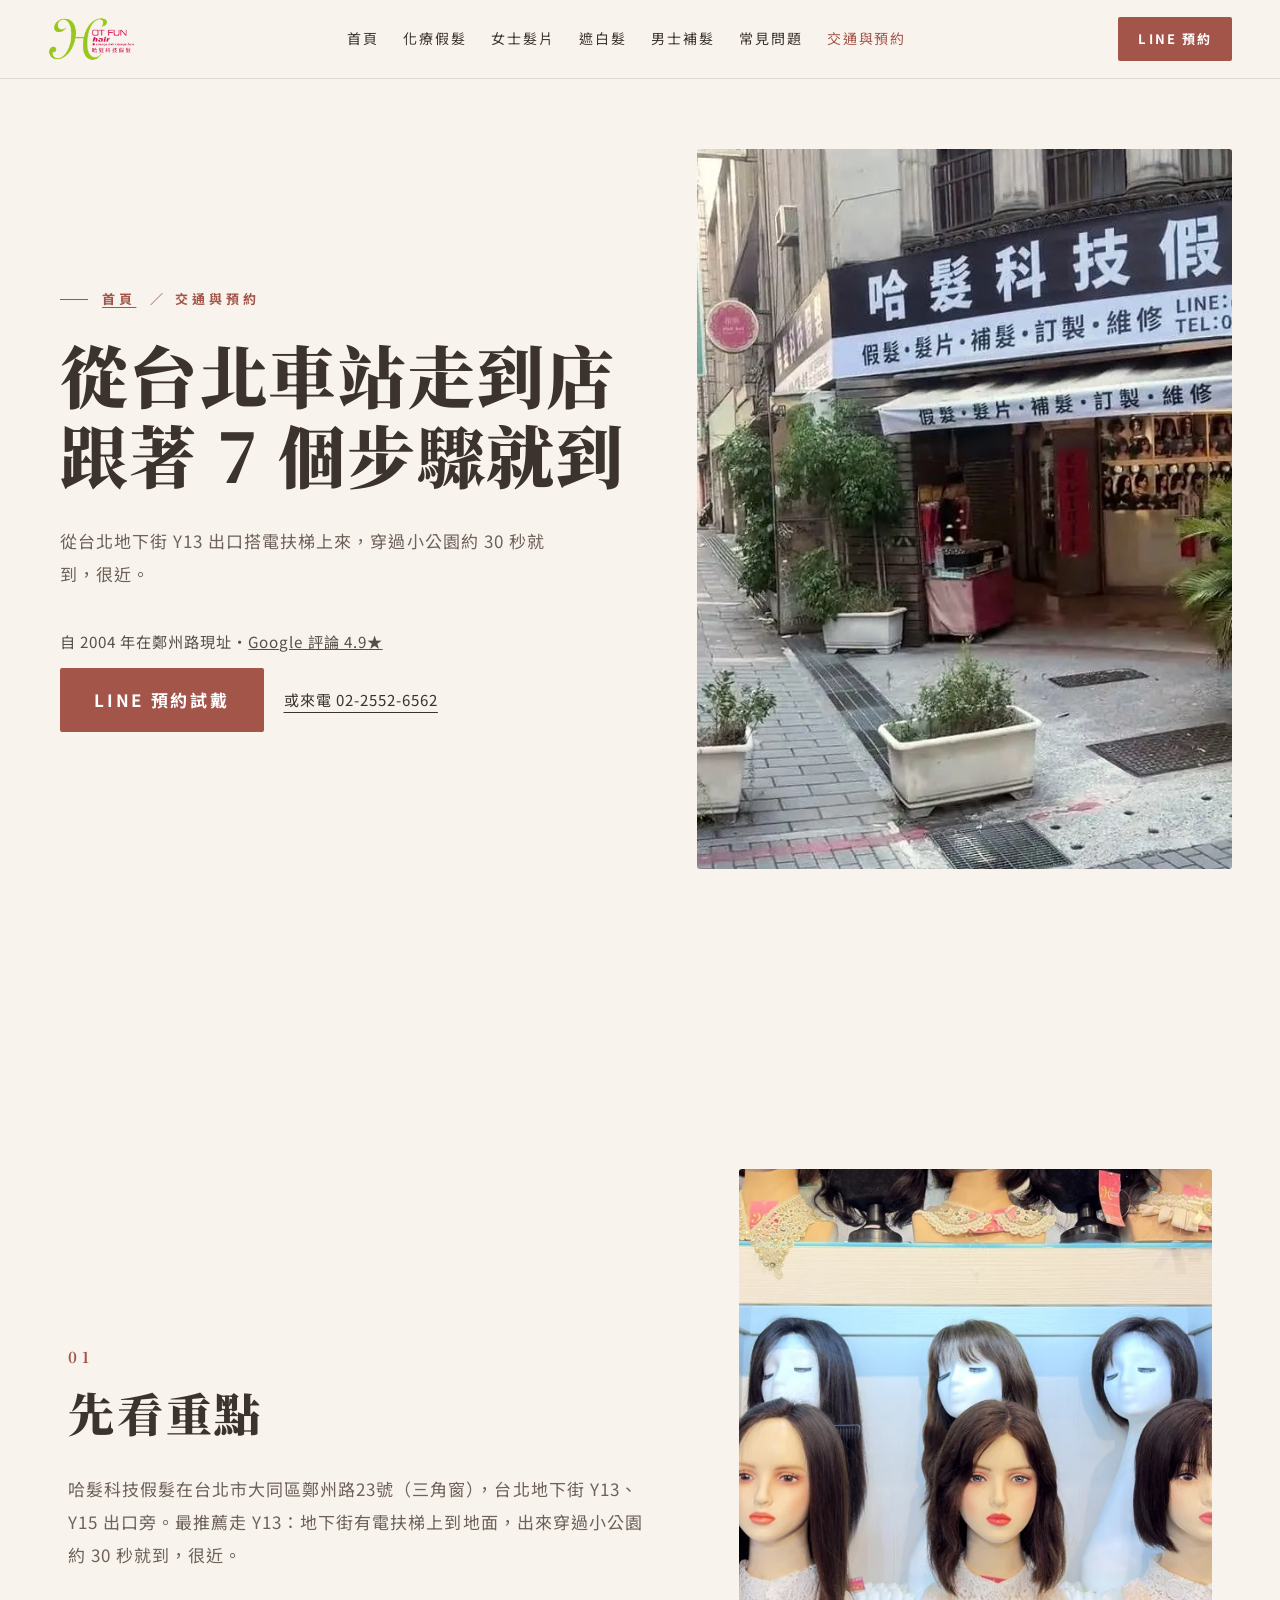
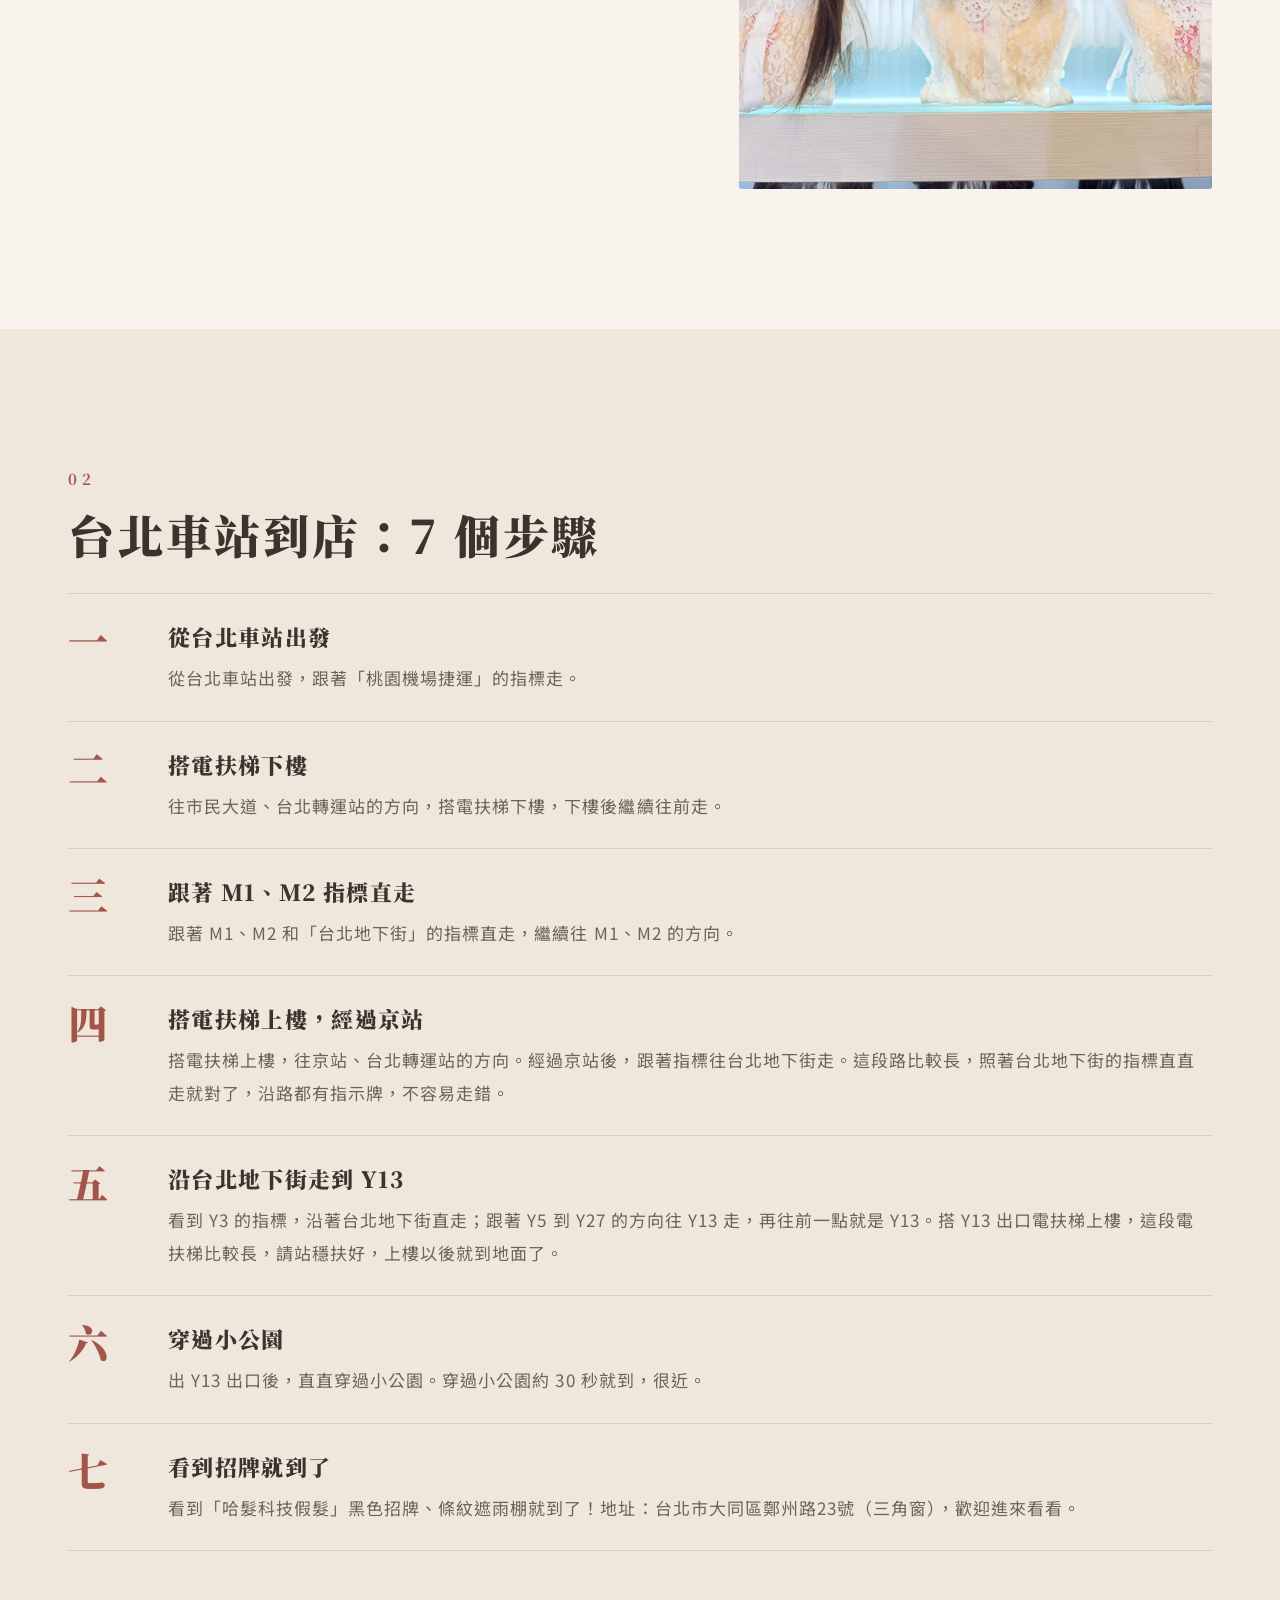
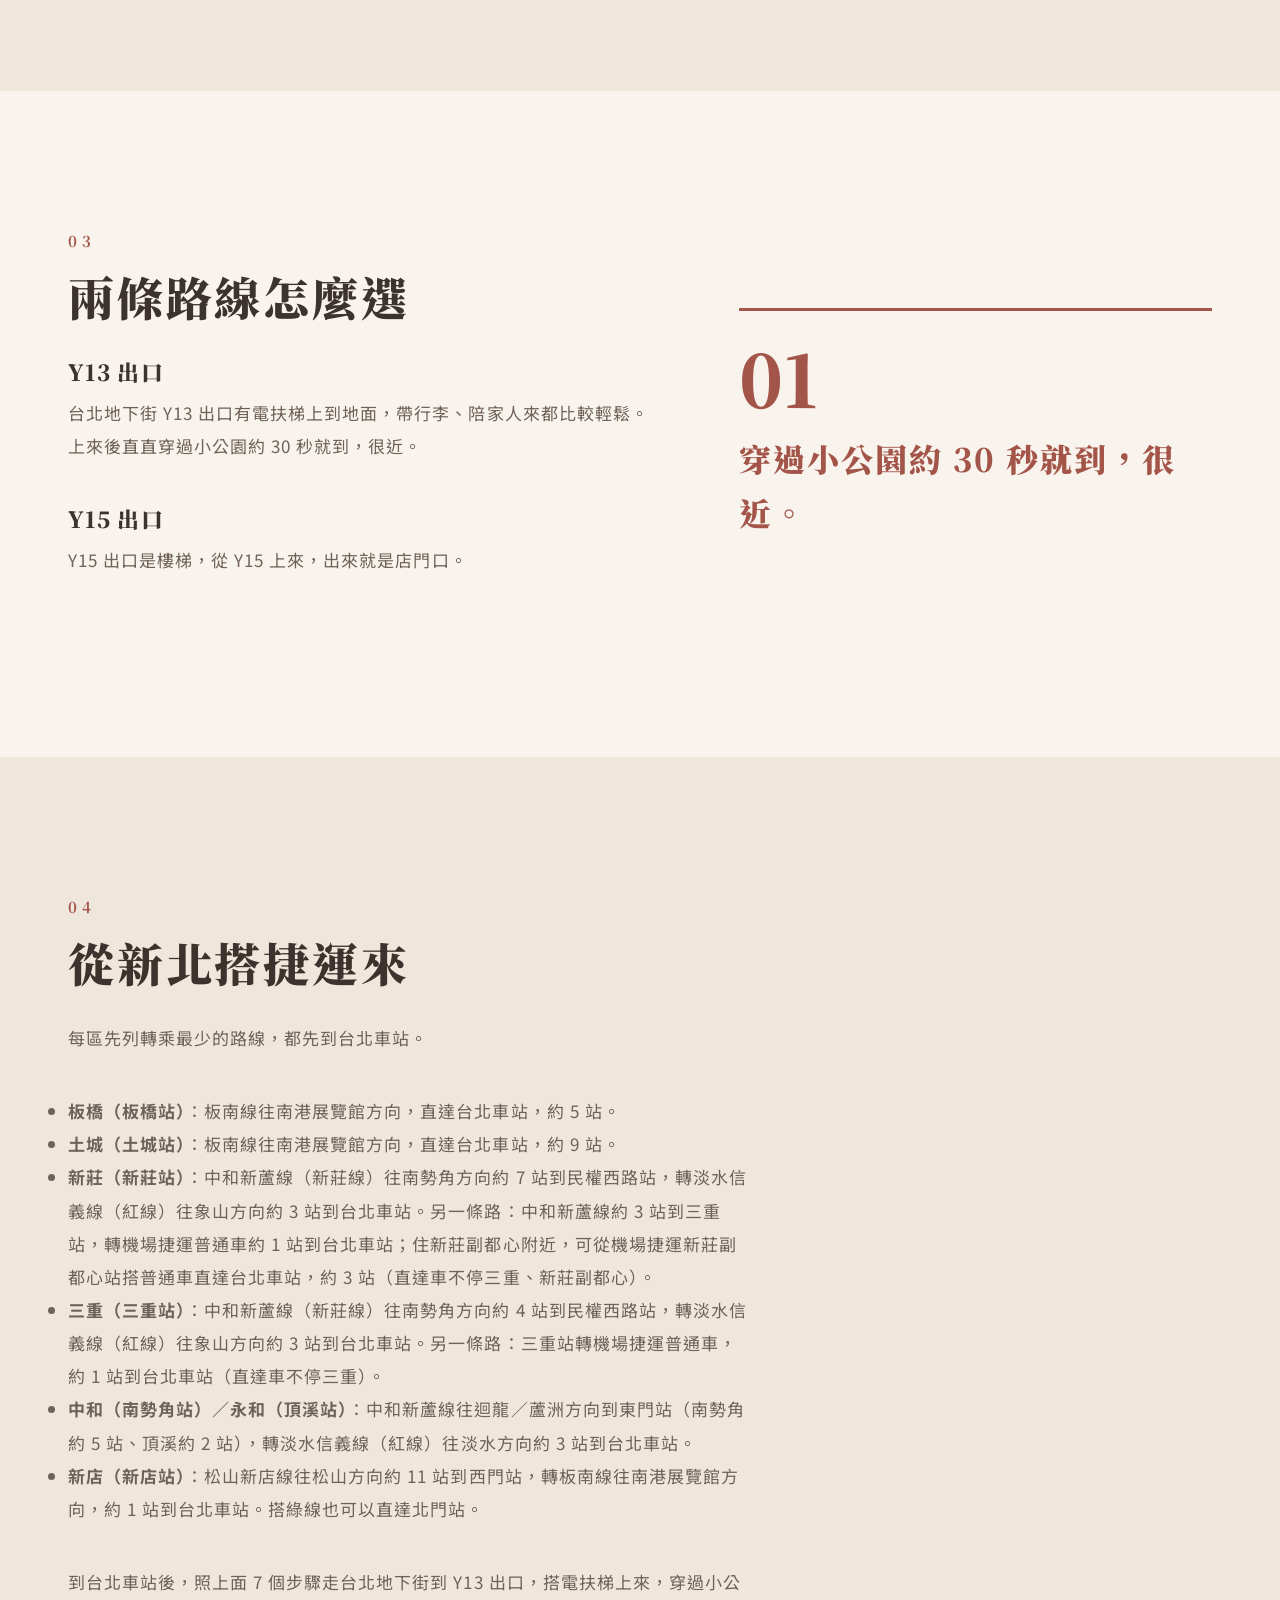
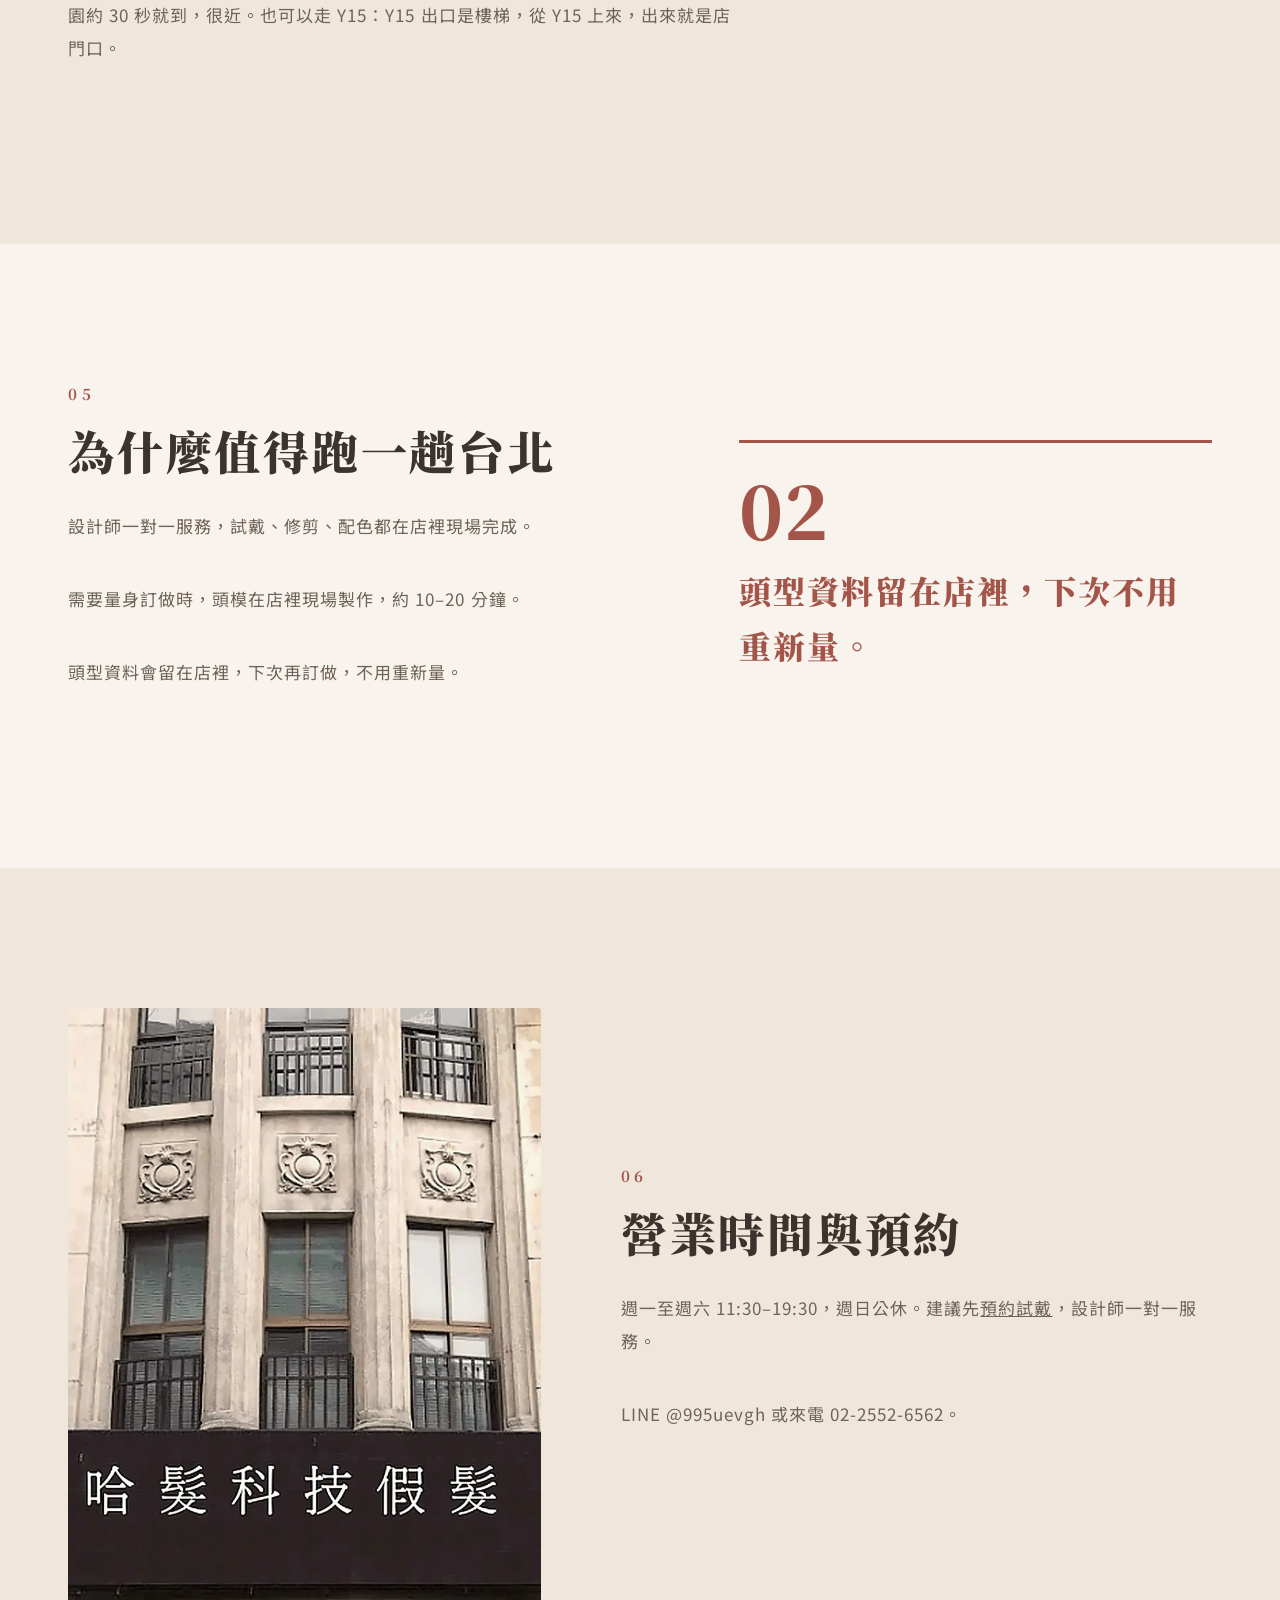
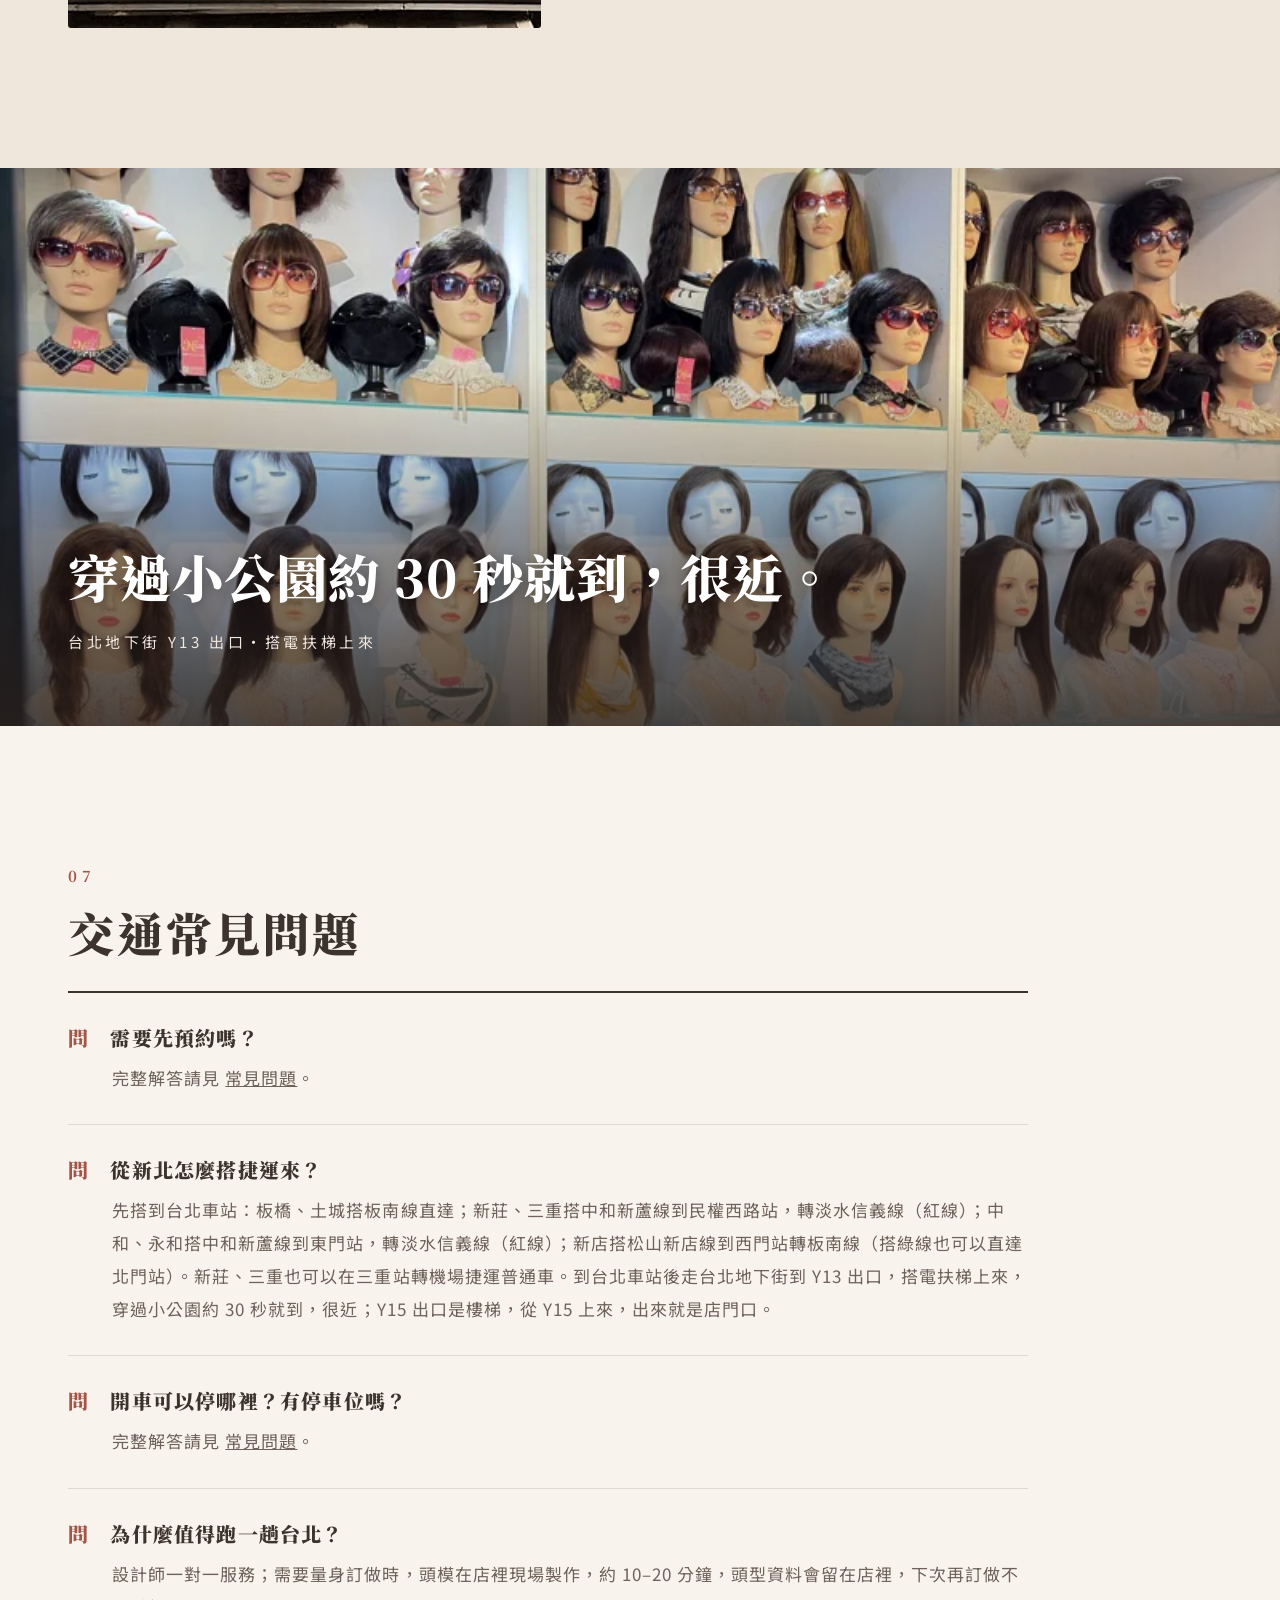
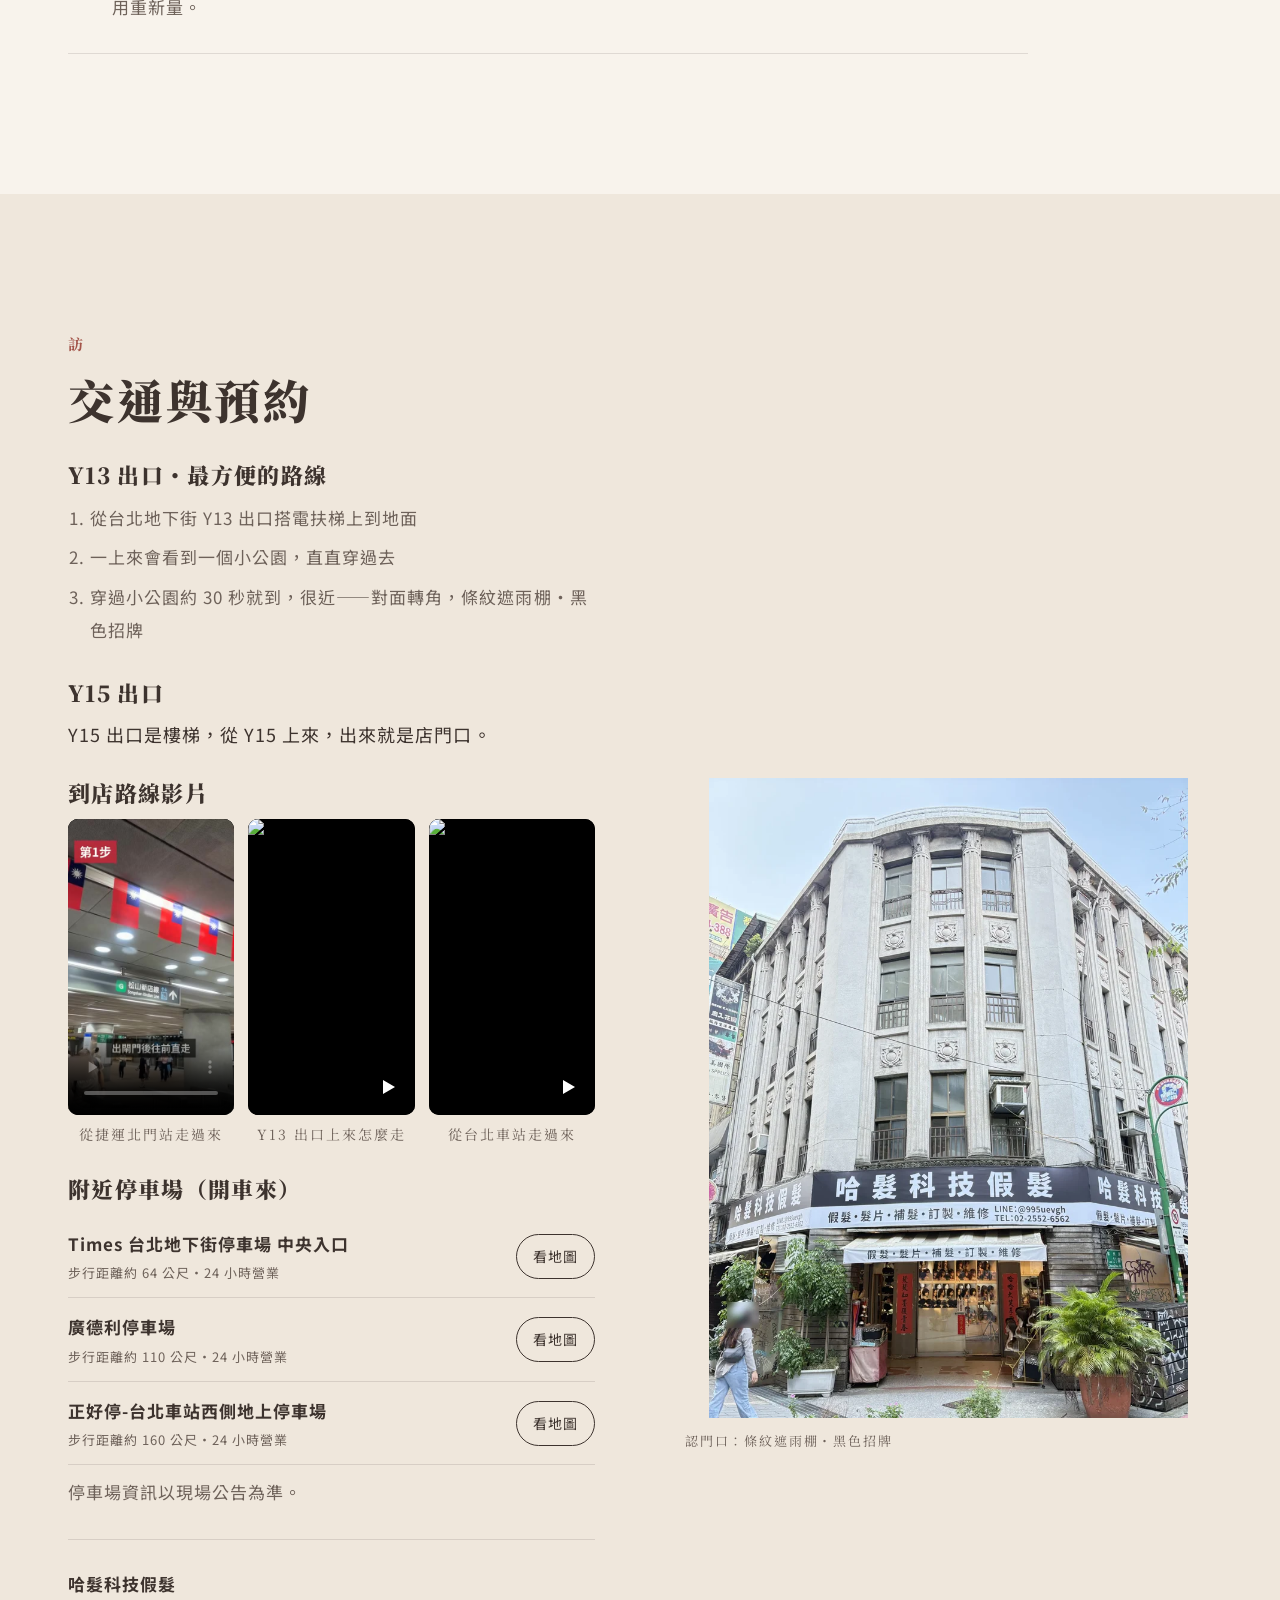
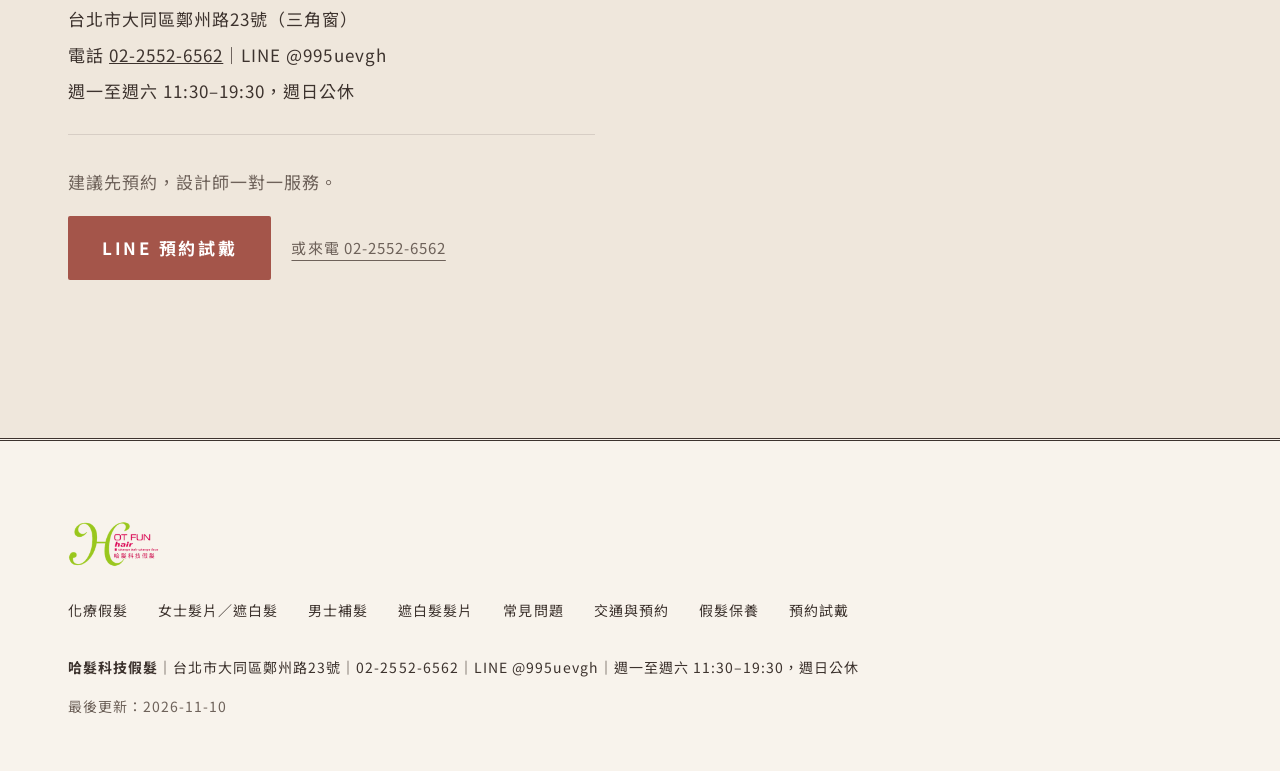
==== access/index.html @ 756e39b1 "GA4 點擊事件：LINE/電話/地圖按鈕加 click_line/click_phone/click_map（共用 ga4-clicks.js，事件委派，畫面不變）" ====
<!DOCTYPE html><html lang="zh-Hant-TW"><head><script async src="https://www.googletagmanager.com/gtag/js?id=G-0ZXGL8J3J7"></script>
<script>window.dataLayer=window.dataLayer||[];function gtag(){dataLayer.push(arguments);}gtag('js',new Date());gtag('config','G-0ZXGL8J3J7');</script><script src="/ga4-clicks.js" defer></script><meta charset="utf-8"><meta name="viewport" content="width=device-width, initial-scale=1"><title>交通與預約｜從台北車站走到店 7 個步驟｜哈髮科技假髮</title><meta name="description" content="從台北車站走台北地下街到 Y13 出口，搭電扶梯上來，穿過小公園約 30 秒就到哈髮科技假髮（捷運北門站旁）。店在台北市大同區鄭州路23號，建議先用 LINE 或電話預約；週一至週六 11:30–19:30，週日公休。"><link rel="canonical" href="https://www.hotfunhair.com/access/">
<meta property="og:title" content="交通與預約｜從台北車站走到店 7 個步驟｜哈髮科技假髮"><meta property="og:description" content="從台北車站走台北地下街到 Y13 出口，搭電扶梯上來，穿過小公園約 30 秒就到哈髮科技假髮（捷運北門站旁）。店在台北市大同區鄭州路23號，建議先用 LINE 或電話預約；週一至週六 11:30–19:30，週日公休。"><meta property="og:type" content="website"><meta property="og:url" content="https://www.hotfunhair.com/access/">
<link rel="preconnect" href="https://fonts.googleapis.com"><link rel="preconnect" href="https://fonts.gstatic.com" crossorigin><link rel="preload" as="style" href="https://fonts.googleapis.com/css2?family=Noto+Sans+TC:wght@400;500;700&family=Noto+Serif+TC:wght@400;700;900&display=swap" onload="this.onload=null;this.rel='stylesheet'"><noscript><link rel="stylesheet" href="https://fonts.googleapis.com/css2?family=Noto+Sans+TC:wght@400;500;700&family=Noto+Serif+TC:wght@400;700;900&display=swap"></noscript><link rel="stylesheet" href="../s8.css?v=r31"><script type="application/ld+json">{"@context": "https://schema.org", "@graph": [{"@type": ["HairSalon", "Store"], "@id": "https://www.hotfunhair.com/#store", "name": "哈髮科技假髮", "url": "https://www.hotfunhair.com/", "telephone": "+886-2-2552-6562", "image": "https://www.hotfunhair.com/img/store.jpg", "address": {"@type": "PostalAddress", "streetAddress": "鄭州路23號", "addressLocality": "大同區", "addressRegion": "台北市", "postalCode": "103", "addressCountry": "TW"}, "openingHoursSpecification": [{"@type": "OpeningHoursSpecification", "dayOfWeek": ["Monday", "Tuesday", "Wednesday", "Thursday", "Friday", "Saturday"], "opens": "11:30", "closes": "19:30"}], "sameAs": ["https://line.me/R/ti/p/@995uevgh", "https://www.facebook.com/hotfun.hair", "https://www.instagram.com/wang570617/", "https://www.threads.com/@wang570617", "https://www.tiktok.com/@hotfunhair", "https://www.youtube.com/channel/UCxOPaOjKT2M_qvZ90_0xKdw"], "description": "台北後站・捷運北門站旁的假髮專門店：化療後／醫療用假髮、男士補髮、女士增髮與髮片，設計師一對一試戴。", "geo": {"@type": "GeoCoordinates", "latitude": 25.0489, "longitude": 121.5127}, "hasMap": "https://www.google.com/maps/search/?api=1&query=%E5%93%88%E9%AB%AE%E7%A7%91%E6%8A%80%E5%81%87%E9%AB%AE+%E9%84%AD%E5%B7%9E%E8%B7%AF23%E8%99%9F", "logo": "https://www.hotfunhair.com/img/logo.png", "foundingDate": "2004"}, {"@type": "FAQPage", "mainEntity": [{"@type": "Question", "name": "從新北怎麼搭捷運來？", "acceptedAnswer": {"@type": "Answer", "text": "先搭到台北車站：板橋、土城搭板南線直達；新莊、三重搭中和新蘆線到民權西路站，轉淡水信義線（紅線）；中和、永和搭中和新蘆線到東門站，轉淡水信義線（紅線）；新店搭松山新店線到西門站轉板南線（搭綠線也可以直達北門站）。新莊、三重也可以在三重站轉機場捷運普通車。到台北車站後走台北地下街到 Y13 出口，搭電扶梯上來，穿過小公園約 30 秒就到，很近；Y15 出口是樓梯，從 Y15 上來，出來就是店門口。"}}, {"@type": "Question", "name": "為什麼值得跑一趟台北？", "acceptedAnswer": {"@type": "Answer", "text": "設計師一對一服務；需要量身訂做時，頭模在店裡現場製作，約 10–20 分鐘，頭型資料會留在店裡，下次再訂做不用重新量。"}}]}, {"@type": "HowTo", "name": "從台北車站走到哈髮科技假髮", "description": "從台北車站經台北地下街 Y13 出口，步行到台北市大同區鄭州路23號的哈髮科技假髮。", "step": [{"@type": "HowToStep", "position": 1, "name": "從台北車站出發", "text": "從台北車站出發，跟著「桃園機場捷運」的指標走。", "url": "https://www.hotfunhair.com/access/#step-1"}, {"@type": "HowToStep", "position": 2, "name": "搭電扶梯下樓", "text": "往市民大道、台北轉運站的方向，搭電扶梯下樓，下樓後繼續往前走。", "url": "https://www.hotfunhair.com/access/#step-2"}, {"@type": "HowToStep", "position": 3, "name": "跟著 M1、M2 指標直走", "text": "跟著 M1、M2 和「台北地下街」的指標直走，繼續往 M1、M2 的方向。", "url": "https://www.hotfunhair.com/access/#step-3"}, {"@type": "HowToStep", "position": 4, "name": "搭電扶梯上樓，經過京站", "text": "搭電扶梯上樓，往京站、台北轉運站的方向。經過京站後，跟著指標往台北地下街走。這段路比較長，照著台北地下街的指標直直走就對了，沿路都有指示牌，不容易走錯。", "url": "https://www.hotfunhair.com/access/#step-4"}, {"@type": "HowToStep", "position": 5, "name": "沿台北地下街走到 Y13", "text": "看到 Y3 的指標，沿著台北地下街直走；跟著 Y5 到 Y27 的方向往 Y13 走，再往前一點就是 Y13。搭 Y13 出口電扶梯上樓，這段電扶梯比較長，請站穩扶好，上樓以後就到地面了。", "url": "https://www.hotfunhair.com/access/#step-5"}, {"@type": "HowToStep", "position": 6, "name": "穿過小公園", "text": "出 Y13 出口後，直直穿過小公園。穿過小公園約 30 秒就到，很近。", "url": "https://www.hotfunhair.com/access/#step-6"}, {"@type": "HowToStep", "position": 7, "name": "看到招牌就到了", "text": "看到「哈髮科技假髮」黑色招牌、條紋遮雨棚就到了！地址：台北市大同區鄭州路23號（三角窗），歡迎進來看看。", "url": "https://www.hotfunhair.com/access/#step-7"}]}, {"@type": "BreadcrumbList", "itemListElement": [{"@type": "ListItem", "position": 1, "name": "首頁", "item": "https://www.hotfunhair.com/"}, {"@type": "ListItem", "position": 2, "name": "交通與預約", "item": "https://www.hotfunhair.com/access/"}]}]}</script><meta property="og:image" content="https://www.hotfunhair.com/img/storefront.jpg"><meta property="og:locale" content="zh_TW"><meta property="og:site_name" content="哈髮科技假髮"><meta name="twitter:card" content="summary_large_image"><meta name="twitter:title" content="交通與預約｜從台北車站走到店 7 個步驟｜哈髮科技假髮"><meta name="twitter:description" content="從台北車站走台北地下街到 Y13 出口，搭電扶梯上來，穿過小公園約 30 秒就到哈髮科技假髮（捷運北門站旁）。店在台北市大同區鄭州路23號，建議先用 LINE 或電話預約；週一至週六 11:30–19:30，週日公休。"><meta name="twitter:image" content="https://www.hotfunhair.com/img/storefront.jpg"><link rel="icon" href="/img/logo.png"><script type="application/ld+json">{"@context": "https://schema.org", "@type": "WebPage", "url": "https://www.hotfunhair.com/access/", "inLanguage": "zh-Hant-TW", "dateModified": "2026-11-10"}</script></head><body class="s7"><header class="top"><div class="w"><a class="logo" href="../"><img src="../img/logo-300.webp" alt="哈髮科技假髮 HOT FUN hair" width="150" height="75"></a><nav id="mainnav" aria-label="主選單"><ul><li><a href="../">首頁</a></li><li><a href="../medical/">化療假髮</a></li><li><a href="../women/">女士髮片</a></li><li><a href="../grey-hair/">遮白髮</a></li><li><a href="../men/">男士補髮</a></li><li><a href="../faq/">常見問題</a></li><li><a href="../access/" aria-current=page>交通與預約</a></li></ul></nav><button type="button" class="mnav-b" aria-expanded="false" aria-controls="mainnav" aria-label="選單"><span class="mnav-i" aria-hidden="true"></span><span class="mnav-t">選單</span></button><a class="btn pk sm" href="https://line.me/R/ti/p/@995uevgh">LINE 預約</a></div></header><main><section class="hero mh"><div class="w"><p class="kick"><a href="../" style="color:inherit;text-decoration:underline;text-underline-offset:3px">首頁</a> ／ 交通與預約</p><h1>從台北車站走到店<br>跟著 7 個步驟就到</h1><p class="lede">從台北地下街 Y13 出口搭電扶梯上來，穿過小公園約 30 秒就到，很近。</p><p class="trust">自 2004 年在鄭州路現址・<a href="https://www.google.com/maps/search/?api=1&query=%E5%93%88%E9%AB%AE%E7%A7%91%E6%8A%80%E5%81%87%E9%AB%AE+%E9%84%AD%E5%B7%9E%E8%B7%AF23%E8%99%9F" rel="noopener">Google 評論 4.9★</a></p><p class="btns"><a class="btn pk" href="https://line.me/R/ti/p/@995uevgh">LINE 預約試戴</a><a class="tl" href="tel:+886225526562">或來電 02-2552-6562</a></p></div><img fetchpriority="high" class="hero-img" src="../img/storefront.webp" srcset="../img/storefront.webp 603w" sizes="(max-width:767px) 100vw, 50vw" alt="哈髮科技假髮 店門口：鄭州路23號三角窗，條紋遮雨棚與黑色招牌" width="1080" height="1440"></section><section class="s"><div class="w side"><div class="sidemain"><h2>先看重點</h2><p class="lim">哈髮科技假髮在台北市大同區鄭州路23號（三角窗），台北地下街 Y13、Y15 出口旁。最推薦走 Y13：地下街有電扶梯上到地面，出來穿過小公園約 30 秒就到，很近。</p></div><aside class="side-ph"><img width="1400" height="1268" src="../img/g-d1027-a.webp" srcset="../img/g-d1027-a-800.webp 800w, ../img/g-d1027-a.webp 1400w" sizes="(max-width:767px) 100vw, 50vw" alt="店內櫃位：假人頭上的短髮與中長髮假髮" loading="lazy"></aside></div></section><section class="s alt"><div class="w"><h2>台北車站到店：7 個步驟</h2><ol class="num"><li id="step-1"><span>一</span><h3>從台北車站出發</h3><p>從台北車站出發，跟著「桃園機場捷運」的指標走。</p></li><li id="step-2"><span>二</span><h3>搭電扶梯下樓</h3><p>往市民大道、台北轉運站的方向，搭電扶梯下樓，下樓後繼續往前走。</p></li><li id="step-3"><span>三</span><h3>跟著 M1、M2 指標直走</h3><p>跟著 M1、M2 和「台北地下街」的指標直走，繼續往 M1、M2 的方向。</p></li><li id="step-4"><span>四</span><h3>搭電扶梯上樓，經過京站</h3><p>搭電扶梯上樓，往京站、台北轉運站的方向。經過京站後，跟著指標往台北地下街走。這段路比較長，照著台北地下街的指標直直走就對了，沿路都有指示牌，不容易走錯。</p></li><li id="step-5"><span>五</span><h3>沿台北地下街走到 Y13</h3><p>看到 Y3 的指標，沿著台北地下街直走；跟著 Y5 到 Y27 的方向往 Y13 走，再往前一點就是 Y13。搭 Y13 出口電扶梯上樓，這段電扶梯比較長，請站穩扶好，上樓以後就到地面了。</p></li><li id="step-6"><span>六</span><h3>穿過小公園</h3><p>出 Y13 出口後，直直穿過小公園。穿過小公園約 30 秒就到，很近。</p></li><li id="step-7"><span>七</span><h3>看到招牌就到了</h3><p>看到「哈髮科技假髮」黑色招牌、條紋遮雨棚就到了！地址：台北市大同區鄭州路23號（三角窗），歡迎進來看看。</p></li></ol></div></section><section class="s"><div class="w side"><div class="sidemain"><h2>兩條路線怎麼選</h2><h3>Y13 出口</h3><p class="lim">台北地下街 Y13 出口有電扶梯上到地面，帶行李、陪家人來都比較輕鬆。上來後直直穿過小公園約 30 秒就到，很近。</p><h3>Y15 出口</h3><p class="lim">Y15 出口是樓梯，從 Y15 上來，出來就是店門口。</p></div><aside class="side-q"><span>01</span><p>穿過小公園約 30 秒就到，很近。</p></aside></div></section><section class="s alt"><div class="w"><h2>從新北搭捷運來</h2><p class="lim">每區先列轉乘最少的路線，都先到台北車站。</p><ul class="lim"><li><b>板橋（板橋站）</b>：板南線往南港展覽館方向，直達台北車站，約 5 站。</li><li><b>土城（土城站）</b>：板南線往南港展覽館方向，直達台北車站，約 9 站。</li><li><b>新莊（新莊站）</b>：中和新蘆線（新莊線）往南勢角方向約 7 站到民權西路站，轉淡水信義線（紅線）往象山方向約 3 站到台北車站。另一條路：中和新蘆線約 3 站到三重站，轉機場捷運普通車約 1 站到台北車站；住新莊副都心附近，可從機場捷運新莊副都心站搭普通車直達台北車站，約 3 站（直達車不停三重、新莊副都心）。</li><li><b>三重（三重站）</b>：中和新蘆線（新莊線）往南勢角方向約 4 站到民權西路站，轉淡水信義線（紅線）往象山方向約 3 站到台北車站。另一條路：三重站轉機場捷運普通車，約 1 站到台北車站（直達車不停三重）。</li><li><b>中和（南勢角站）／永和（頂溪站）</b>：中和新蘆線往迴龍／蘆洲方向到東門站（南勢角約 5 站、頂溪約 2 站），轉淡水信義線（紅線）往淡水方向約 3 站到台北車站。</li><li><b>新店（新店站）</b>：松山新店線往松山方向約 11 站到西門站，轉板南線往南港展覽館方向，約 1 站到台北車站。搭綠線也可以直達北門站。</li></ul><p class="lim">到台北車站後，照上面 7 個步驟走台北地下街到 Y13 出口，搭電扶梯上來，穿過小公園約 30 秒就到，很近。也可以走 Y15：Y15 出口是樓梯，從 Y15 上來，出來就是店門口。</p></div></section><section class="s"><div class="w side"><div class="sidemain"><h2>為什麼值得跑一趟台北</h2><p class="lim">設計師一對一服務，試戴、修剪、配色都在店裡現場完成。</p><p class="lim">需要量身訂做時，頭模在店裡現場製作，約 10–20 分鐘。</p><p class="lim">頭型資料會留在店裡，下次再訂做，不用重新量。</p></div><aside class="side-q"><span>02</span><p>頭型資料留在店裡，下次不用重新量。</p></aside></div></section><section class="s alt"><div class="w side"><div class="sidemain"><h2>營業時間與預約</h2><p class="lim">週一至週六 11:30–19:30，週日公休。建議先<a href="../try-on/">預約試戴</a>，設計師一對一服務。</p><p class="lim">LINE @995uevgh 或來電 02-2552-6562。</p></div><aside class="side-ph"><img width="1080" height="1350" src="../img/portrait-building-facade.webp" srcset="../img/portrait-building-facade-800.webp 800w, ../img/portrait-building-facade.webp 1080w" sizes="(max-width:767px) 100vw, 50vw" alt="哈髮科技假髮所在的石造老建築與招牌" loading="lazy"></aside></div></section><section class="band" aria-label="店內實景"><img width="1080" height="669" src="../img/band-wall.webp" srcset="../img/band-wall-800.webp 800w, ../img/band-wall.webp 1080w" sizes="(max-width:767px) 100vw, 50vw" alt="店內實景：假髮與髮片展示" loading="lazy"><div class="w"><q>穿過小公園約 30 秒就到，很近。</q><small>台北地下街 Y13 出口・搭電扶梯上來</small></div></section><section class="s" id="qa"><div class="w"><h2>交通常見問題</h2><div class="qa"><details open><summary><h3>需要先預約嗎？</h3></summary><p>完整解答請見 <a href="../faq/">常見問題</a>。</p></details><details open><summary><h3>從新北怎麼搭捷運來？</h3></summary><p>先搭到台北車站：板橋、土城搭板南線直達；新莊、三重搭中和新蘆線到民權西路站，轉淡水信義線（紅線）；中和、永和搭中和新蘆線到東門站，轉淡水信義線（紅線）；新店搭松山新店線到西門站轉板南線（搭綠線也可以直達北門站）。新莊、三重也可以在三重站轉機場捷運普通車。到台北車站後走台北地下街到 Y13 出口，搭電扶梯上來，穿過小公園約 30 秒就到，很近；Y15 出口是樓梯，從 Y15 上來，出來就是店門口。</p></details><details open><summary><h3>開車可以停哪裡？有停車位嗎？</h3></summary><p>完整解答請見 <a href="../faq/">常見問題</a>。</p></details><details open><summary><h3>為什麼值得跑一趟台北？</h3></summary><p>設計師一對一服務；需要量身訂做時，頭模在店裡現場製作，約 10–20 分鐘，頭型資料會留在店裡，下次再訂做不用重新量。</p></details></div></div></section></main><section class="s alt" id="visit"><div class="w split"><div class="txt"><h2>交通與預約</h2><h3>Y13 出口・最方便的路線</h3><ol class="route"><li>從台北地下街 Y13 出口搭電扶梯上到地面</li><li>一上來會看到一個小公園，直直穿過去</li><li>穿過小公園約 30 秒就到，很近——對面轉角，條紋遮雨棚・黑色招牌</li></ol><h3>Y15 出口</h3><p class="note">Y15 出口是樓梯，從 Y15 上來，出來就是店門口。</p>
<div class="routevid" id="route-videos"><h3>到店路線影片</h3><div class="rv-g"><figure class="rv-v"><div class="rv-f"><video class="rv-nv" controls playsinline webkit-playsinline preload="metadata" poster="../media/beimen-to-shop-poster-v2.jpg" aria-label="從捷運北門站走過來（步行到店影片）"><source src="../media/beimen-to-shop-720-v2.mp4" type="video/mp4"></video></div><figcaption>從捷運北門站走過來</figcaption></figure><figure class="rv-v"><div class="rv-f"><button type="button" class="rv-play" data-id="Ggz85sS6744" data-t="Y13 出口上來怎麼走" aria-label="播放影片：Y13 出口上來怎麼走"><img src="https://i.ytimg.com/vi/Ggz85sS6744/hqdefault.jpg" alt="Y13 出口上來怎麼走" loading="lazy" width="480" height="360"><span class="rv-badge" aria-hidden="true"></span></button></div><figcaption>Y13 出口上來怎麼走</figcaption></figure><figure class="rv-v"><div class="rv-f"><button type="button" class="rv-play" data-id="NC1pgpI8FcM" data-t="從台北車站走過來" aria-label="播放影片：從台北車站走過來"><img src="https://i.ytimg.com/vi/NC1pgpI8FcM/hqdefault.jpg" alt="從台北車站走過來" loading="lazy" width="480" height="360"><span class="rv-badge" aria-hidden="true"></span></button></div><figcaption>從台北車站走過來</figcaption></figure></div></div><div class="parking" id="parking"><h3>附近停車場（開車來）</h3><ul class="pk-list"><li><span class="pk-n"><b>Times 台北地下街停車場 中央入口</b><small>步行距離約 64 公尺・24 小時營業</small></span><a class="pk-map" href="https://www.google.com/maps/search/?api=1&query=Times%20%E5%8F%B0%E5%8C%97%E5%9C%B0%E4%B8%8B%E8%A1%97%E5%81%9C%E8%BB%8A%E5%A0%B4%20%E4%B8%AD%E5%A4%AE%E5%85%A5%E5%8F%A3" target="_blank" rel="noopener">看地圖</a></li><li><span class="pk-n"><b>廣德利停車場</b><small>步行距離約 110 公尺・24 小時營業</small></span><a class="pk-map" href="https://www.google.com/maps/search/?api=1&query=%E5%BB%A3%E5%BE%B7%E5%88%A9%E5%81%9C%E8%BB%8A%E5%A0%B4" target="_blank" rel="noopener">看地圖</a></li><li><span class="pk-n"><b>正好停-台北車站西側地上停車場</b><small>步行距離約 160 公尺・24 小時營業</small></span><a class="pk-map" href="https://www.google.com/maps/search/?api=1&query=%E6%AD%A3%E5%A5%BD%E5%81%9C-%E5%8F%B0%E5%8C%97%E8%BB%8A%E7%AB%99%E8%A5%BF%E5%81%B4%E5%9C%B0%E4%B8%8A%E5%81%9C%E8%BB%8A%E5%A0%B4" target="_blank" rel="noopener">看地圖</a></li></ul><p class="note">停車場資訊以現場公告為準。</p></div><address><strong>哈髮科技假髮</strong><br>台北市大同區鄭州路23號（三角窗）<br>電話 <a href="tel:+886225526562">02-2552-6562</a>｜LINE @995uevgh<br>週一至週六 11:30–19:30，週日公休</address><p class="note">建議先預約，設計師一對一服務。</p><p class="btns"><a class="btn pk" href="https://line.me/R/ti/p/@995uevgh">LINE 預約試戴</a><a class="tl" href="tel:+886225526562">或來電 02-2552-6562</a></p></div>
<figure class="ph"><img src="../img/storefront-front.webp" srcset="../img/storefront-front-800.webp 800w, ../img/storefront-front.webp 1200w" sizes="(max-width:767px) 100vw, 40vw" alt="哈髮科技假髮 店門口正面：鄭州路23號三角窗，黑色招牌與條紋遮雨棚" loading="lazy" width="1200" height="1600" class="visit-shop"><figcaption>認門口：條紋遮雨棚・黑色招牌</figcaption></figure></div></section><footer class="ft"><div class="w"><img src="../img/logo-300.webp" alt="哈髮科技假髮" width="120" height="60"><ul><li><a href="../medical/">化療假髮</a></li><li><a href="../women/">女士髮片／遮白髮</a></li><li><a href="../men/">男士補髮</a></li><li><a href="../grey-hair/">遮白髮髮片</a></li><li><a href="../faq/">常見問題</a></li><li><a href="../access/">交通與預約</a></li><li><a href="../care/">假髮保養</a></li><li><a href="../try-on/">預約試戴</a></li></ul><p class="nap"><strong>哈髮科技假髮</strong>｜台北市大同區鄭州路23號｜<a href="tel:+886225526562">02-2552-6562</a>｜LINE @995uevgh｜週一至週六 11:30–19:30，週日公休</p><p class="cr">最後更新：2026-11-10</p></div></footer><nav class="mbar" aria-label="快速預約"><a href="https://line.me/R/ti/p/@995uevgh">LINE 預約</a><a href="tel:+886225526562">來電 02-2552-6562</a></nav><script>(function(){var o=new IntersectionObserver(function(e){e.forEach(function(x){if(x.isIntersecting){x.target.classList.add('in');o.unobserve(x.target)}})},{threshold:.12});document.querySelectorAll('.s .w > *, .cards article, .num li, .three > div, .five > div, figure').forEach(function(el){el.classList.add('rv');o.observe(el)});})();</script><script>document.querySelectorAll(".rv-play").forEach(function(b){b.addEventListener("click",function(){var f=document.createElement("iframe");f.src="https://www.youtube-nocookie.com/embed/"+b.dataset.id+"?autoplay=1";f.title=b.dataset.t;f.allow="accelerometer; autoplay; encrypted-media; gyroscope; picture-in-picture";f.allowFullscreen=true;b.replaceWith(f);});});</script><script>(function(){var h=document.querySelector("header.top"),b=h&&h.querySelector(".mnav-b");if(!b)return;function s(o){h.classList.toggle("mopen",o);b.setAttribute("aria-expanded",o?"true":"false");}b.addEventListener("click",function(e){e.stopPropagation();s(!h.classList.contains("mopen"));});h.querySelectorAll("nav a").forEach(function(a){a.addEventListener("click",function(){s(false);});});document.addEventListener("click",function(e){if(!h.contains(e.target))s(false);});document.addEventListener("keydown",function(e){if(e.key==="Escape"){s(false);b.focus();}});})();</script></body></html>
---- s8.css ----
*{box-sizing:border-box;margin:0;padding:0}
:root{--ink:#1a1614;--mut:#6a615a;--red:#b8321f;--line:#1a161422;--alt:#f6f4f1;--fh:'Noto Serif TC',serif;--ff:'Noto Sans TC',sans-serif}
html{scroll-behavior:smooth}
body{background:#fff;color:var(--ink);font-family:var(--ff);font-size:16px;line-height:2;letter-spacing:.06em;font-weight:400}
img{max-width:100%;display:block}a{color:inherit}
.w{max-width:1240px;margin:0 auto;padding:0 48px}
header.top{position:sticky;top:0;z-index:30;background:#fffffff2;border-bottom:1px solid var(--line);backdrop-filter:blur(6px)}
header.top .w{max-width:1400px;display:flex;align-items:center;justify-content:space-between;height:78px;gap:24px}
.logo img{height:44px;width:auto}
nav ul{display:flex;gap:24px;list-style:none;font-size:14px;letter-spacing:.14em}nav a{text-decoration:none}nav a:hover,nav a[aria-current]{color:var(--red)}
.btn{display:inline-block;padding:15px 34px;background:var(--red);color:#fff;text-decoration:none;font-weight:700;letter-spacing:.16em;border-radius:2px;transition:.3s}
.btn:hover{background:var(--ink)}.btn.sm{padding:9px 20px;font-size:13px}
.tl{margin-left:22px;font-size:15px;text-underline-offset:6px}
.kick{font-size:13px;letter-spacing:.32em;color:var(--red);font-weight:700;margin-bottom:22px;display:flex;align-items:center;gap:14px}
.kick:before{content:"";width:28px;height:1px;background:var(--red)}
h1,h2,h3{font-family:var(--fh);font-weight:900;letter-spacing:.06em}
h2{font-size:46px;line-height:1.35;margin-bottom:28px}
h3{font-size:20px;line-height:1.5;margin-bottom:8px}
.lim,.s p{color:var(--mut)}.lim{max-width:40em;margin-bottom:40px}
.note{font-size:14px;color:var(--mut)}
/* home hero */
.hero{max-width:1400px;margin:0 auto;padding:56px 48px 90px;display:grid;grid-template-columns:1fr 1fr;grid-template-areas:"t t" "m q";grid-template-columns:1.65fr 1fr;gap:44px 64px}
.hero .htxt{display:contents}
.hero .stamp,.hero .kick,.hero h1{grid-area:t}
.hero h1{font-size:clamp(56px,8.2vw,104px);line-height:1.12;letter-spacing:.02em;margin-top:58px;align-self:start}.hero h1 .nw{white-space:nowrap}
.stamp{justify-self:end;align-self:start;border:3px solid var(--red);color:var(--red);font-family:var(--fh);font-weight:900;padding:10px 18px;transform:rotate(-5deg);line-height:1.3;font-size:15px;text-align:center;letter-spacing:.2em;position:relative;z-index:2}
.stamp b{display:block;font-size:40px;font-family:var(--fh);letter-spacing:.05em}
.hero .kick{align-self:start}
.hero blockquote,.hero .btns{grid-area:q}
.hero blockquote{align-self:start;border-left:3px solid var(--red);padding:6px 0 6px 28px;font-family:var(--fh);font-size:24px;line-height:2;font-weight:700}
.hero blockquote p{color:var(--ink)}
cite{display:block;font-size:14px;color:var(--mut);font-style:normal;margin-top:14px;font-family:var(--ff);font-weight:400}
.hero .btns{align-self:end}
.hmed{grid-area:m;display:grid;grid-template-columns:1fr 2.6fr;gap:18px;align-items:end}
.hero{grid-template-rows:auto auto}
.sf img{aspect-ratio:3/5;object-fit:cover;width:100%}
.sf figcaption,figcaption{font-size:13px;color:var(--mut);margin-top:10px;font-family:var(--fh);letter-spacing:.14em}
.vwrap{position:relative;overflow:hidden;background:#111}
.vwrap video{width:100%;aspect-ratio:16/11;object-fit:cover;display:block}
#hfh-bv-b{position:absolute;right:12px;bottom:12px;background:#fffe;border:0;border-radius:99px;padding:7px 14px;font-size:12px;letter-spacing:.1em;cursor:pointer}
.scroll{display:none}
/* medical hero */
.hero.mh{display:grid;grid-template-columns:1.1fr 1fr;grid-template-areas:none;align-items:center;padding:70px 48px 100px;gap:60px}
.hero.mh .w{padding:0;max-width:none}
.hero.mh h1{font-size:68px;margin:0 0 30px;line-height:1.18}
.hero.mh .hero-img{width:100%;height:720px;object-fit:cover}
.lede{font-size:17px;color:var(--mut);max-width:30em;margin-bottom:36px}
/* keys */
.keys{background:var(--ink);color:#fff;padding:110px 0}
.kbg{display:none}.keys .kick{color:#e9a08f}.keys .kick:before{background:#e9a08f}
.kstate{font-family:var(--fh);font-size:44px;font-weight:900;margin-bottom:60px;letter-spacing:.08em}
.kl{list-style:none;display:grid;grid-template-columns:repeat(3,1fr);border-top:1px solid #fff3}
.kl li{padding:34px 30px 0 0;border-right:1px solid #fff3;margin-right:30px}.kl li:last-child{border:0}
.kl b{display:block;font-family:var(--fh);font-size:64px;line-height:1.2;font-weight:900}.kl span{color:#cfc8c2}
.kroute{margin-top:56px;color:#cfc8c2;font-size:15px}
/* sections */
.s{padding:140px 0}.s.alt{background:var(--alt)}
main{counter-reset:sec}
.s h2:before{counter-increment:sec;content:"0" counter(sec);display:block;font-family:var(--fh);font-size:15px;color:var(--red);letter-spacing:.3em;margin-bottom:14px;font-weight:700}
#visit h2:before{content:"訪";}
.rule{position:relative}
.split{display:grid;grid-template-columns:1fr 1fr;gap:90px;align-items:center}
.split p{margin-bottom:18px}.split .txt>p:first-of-type{font-size:18px;color:var(--ink)}
.ph img{width:100%;max-height:820px;object-fit:cover}
.cards{display:grid;grid-template-columns:repeat(2,1fr);gap:70px 50px}
.cards img{aspect-ratio:4/3;object-fit:cover;width:100%;transition:transform .8s}.cards article a:first-child{display:block;overflow:hidden}
.cards article:hover img{transform:scale(1.04)}
.cards h3{margin:26px 0 10px;font-size:26px}.cards .one{display:none}
.more{display:inline-block;margin-top:14px;color:var(--red);font-weight:700;text-decoration:none;border-bottom:1px solid;letter-spacing:.2em;font-size:14px}
.fl{display:grid;grid-template-columns:5fr 6fr;gap:90px;align-items:stretch}.flimg img{height:100%;width:100%;object-fit:cover;min-height:640px}
.num{list-style:none;display:grid;grid-template-columns:1fr;border-top:1px solid var(--line)}
.num li{display:grid;grid-template-columns:80px 1fr;column-gap:20px;padding:26px 0;border-bottom:1px solid var(--line)}
.num span{grid-row:1/3;font-family:var(--fh);font-size:40px;color:var(--red);font-weight:900;line-height:1}
.three,.five{display:grid;grid-template-columns:repeat(3,1fr);gap:0;border-top:2px solid var(--ink)}
.five{grid-template-columns:repeat(5,1fr)}
.three>div,.five>div{padding:40px 30px 10px 0;margin-right:30px;border-right:1px solid var(--line)}.three>div:last-child,.five>div:last-child{border:0}
.three .k,.five .k{display:block;font-family:var(--fh);font-size:44px;color:var(--red);font-weight:900;margin-bottom:12px}.five .k{font-size:18px;letter-spacing:.2em}
.scene2 .w{margin-bottom:10px}
.ed{display:grid;grid-template-columns:2fr 1fr;grid-template-rows:1fr 1fr;gap:20px;max-width:1400px;margin:0 auto;padding:0 48px;height:900px}
.ed .e1{grid-row:1/3}.ed figure{display:flex;flex-direction:column;min-height:0}.ed img{flex:1;min-height:0;width:100%;object-fit:cover}
.g4{display:grid;grid-template-columns:repeat(4,1fr);gap:24px}.g4 img{aspect-ratio:3/4;object-fit:cover;width:100%}
.yt{display:block;position:relative;max-width:1000px}.yt img{width:100%;aspect-ratio:16/9;object-fit:cover}.yt span{position:absolute;left:24px;bottom:24px;background:var(--red);color:#fff;padding:10px 22px;letter-spacing:.2em}
blockquote{font-family:var(--fh);font-size:26px;line-height:2;font-weight:700;border-left:3px solid var(--red);padding-left:30px;margin:10px 0 36px;max-width:30em}
.lead{font-family:var(--fh);font-size:24px;color:var(--ink)!important;font-weight:700}
.qa{border-top:2px solid var(--ink);max-width:960px}.qa details{border-bottom:1px solid var(--line);padding:30px 0}.qa summary{list-style:none;cursor:pointer}.qa h3{font-size:21px}.qa h3:before{content:"問　";color:var(--red)}.qa p{margin-top:8px;padding-left:2.6em}
.route{padding-left:22px;margin:10px 0 30px;color:var(--mut)}.route li{margin-bottom:6px}
#visit h3{margin-top:10px}
address{font-style:normal;margin:30px 0;padding:26px 0;border-top:1px solid var(--line);border-bottom:1px solid var(--line);line-height:2.1}
.ft{padding:80px 0 50px;border-top:3px double var(--ink);font-size:14px}.ft img{height:46px;width:auto}.ft ul{list-style:none;display:flex;flex-wrap:wrap;gap:12px 30px;margin:30px 0}.ft a{text-decoration:none}.cr{color:var(--mut);margin-top:12px}
/* fade */
.rv{opacity:0;transform:translateY(28px);transition:opacity 1.1s ease,transform 1.1s ease}.rv.in{opacity:1;transform:none}
.shot .rv{opacity:1;transform:none;transition:none}
@media(max-width:767px){
 .w{padding:0 22px}nav{display:none}header.top .w{height:62px}.logo img{height:36px}
 h2{font-size:30px}.s{padding:84px 0}
 .hero{grid-template-columns:1fr;grid-template-areas:none;padding:28px 22px 60px;gap:24px;display:flex;flex-direction:column}
 .hero{position:relative}.hero .stamp{position:absolute;right:18px;top:14px;font-size:11px;padding:6px 10px}.hero .stamp b{font-size:24px}.hero .kick{margin:70px 0 0}.hero h1{font-size:37px;letter-spacing:0;margin:0}.hero .btns{align-self:flex-start}
 .hmed{margin:0;grid-template-columns:1fr;order:5}.hmed .vwrap{order:-1}.vwrap video{aspect-ratio:9/16;max-height:90vh;object-fit:contain;background:#000}
 .sf img{aspect-ratio:4/3}
 .hero blockquote{font-size:19px;padding-left:18px}.hero .btns{order:4}
 .hero.mh{display:flex;padding:30px 22px 60px}.hero.mh h1{font-size:34px;letter-spacing:0}.hero.mh .hero-img{height:440px}
 .kstate{font-size:28px}.kl{grid-template-columns:1fr}.kl li{border-right:0;border-bottom:1px solid #fff3;padding:24px 0;margin:0}.kl b{font-size:44px}
 .split,.fl,.cards,.three,.five,.g4{grid-template-columns:1fr;gap:44px}.g4{grid-template-columns:1fr 1fr;gap:14px}
 .three>div,.five>div{border-right:0;border-bottom:1px solid var(--line);margin:0;padding:28px 0}
 .flimg img{min-height:360px}.ed{grid-template-columns:1fr;grid-template-rows:none;height:auto;padding:0 22px}.ed .e1{grid-row:auto}.ed img{aspect-ratio:4/5}
 .tl{display:block;margin:16px 0 0}blockquote{font-size:20px}.qa p{padding-left:0}
}
.side{display:grid;grid-template-columns:1.25fr 1fr;gap:80px;align-items:center}
.side .sidemain{min-width:0}.side .lim{max-width:none}
.side-ph img{width:100%;height:620px;object-fit:cover}
.side-q{border-top:3px solid var(--red);padding-top:30px}
.side-q span{display:block;font-family:var(--fh);font-size:72px;font-weight:900;color:var(--red);line-height:1}
.side-q p{font-family:var(--fh);font-size:32px;line-height:1.7;font-weight:900;color:var(--red)!important;margin-top:18px;letter-spacing:.06em}
@media(max-width:767px){.side{grid-template-columns:1fr;gap:36px}.side-ph img{height:380px}.side-q span{font-size:48px}.side-q p{font-size:22px}}
/* S8 soft palette */
:root{--ink:#3d332e;--mut:#6e625a;--red:#a4554a;--line:#3d332e22;--alt:#efe7dc}
body{background:#f8f3ec}
header.top{background:#f8f3ecf2}
.btn:hover{background:#7d3f36}
.keys{background:#4a3d37}.keys .kick{color:#e8b9a8}.keys .kick:before{background:#e8b9a8}.kl span,.kroute{color:#e6dcd3}
.stamp{border-color:var(--red);color:var(--red);background:#f8f3ec}
.side-q p,.side-q span{color:var(--red)!important}
img{filter:none}
/* photos: soft frame + consistent corner */
.cards img,.ed img,.ph img,.flimg img,.side-ph img,.hero-img,.sf img{border-radius:3px}
.ed figcaption,.sf figcaption{color:var(--mut)}
/* improvement: keyboard focus + reduced motion */
a:focus-visible,button:focus-visible,summary:focus-visible{outline:3px solid var(--red);outline-offset:3px}
@media (prefers-reduced-motion:reduce){.rv{opacity:1!important;transform:none!important;transition:none!important}html{scroll-behavior:auto}}
/* improvement: mobile sticky booking bar */
.mbar{display:none}
@media(max-width:767px){
 .mbar{display:grid;grid-template-columns:1fr 1fr;position:fixed;left:0;right:0;bottom:0;z-index:40;background:#f8f3ecf5;border-top:1px solid var(--line);padding:10px 12px calc(10px + env(safe-area-inset-bottom));gap:10px}
 .mbar a{text-align:center;padding:12px 6px;font-weight:700;font-size:14px;letter-spacing:.1em;text-decoration:none;border-radius:2px}
 .mbar a:first-child{background:var(--red);color:#fff}.mbar a:last-child{border:1px solid var(--ink)}
 body{padding-bottom:74px}
}

/* parking */.parking{margin:24px 0 0}.pk-list{list-style:none;padding:0;margin:10px 0}.pk-list li{display:flex;align-items:center;justify-content:space-between;gap:12px;padding:12px 0;border-bottom:1px solid var(--line)}.pk-n{display:flex;flex-direction:column}.pk-n small{font-size:13px;color:var(--mut)}.pk-map{flex:none;display:inline-block;padding:8px 16px;border:1px solid currentColor;border-radius:999px;font-size:14px;text-decoration:none;white-space:nowrap}

/* route videos */.routevid{margin:24px 0 0}.rv-g{display:grid;grid-template-columns:1fr 1fr;gap:14px;margin-top:10px}.rv-f{position:relative;aspect-ratio:9/16;background:#000;border-radius:10px;overflow:hidden}.rv-f iframe{position:absolute;inset:0;width:100%;height:100%;border:0}.rv-v figcaption{font-size:14px;margin-top:6px;text-align:center}@media(max-width:520px){.rv-g{grid-template-columns:1fr;max-width:340px}}

/* r22 type scale + variety */
body{font-size:17px;line-height:1.95}
h2{font-size:clamp(30px,3.6vw,48px);line-height:1.35}
h3{font-size:22px}.lim,.split p,.side .lim{font-size:17px}.note{font-size:15px}.qa h3{font-size:20px}.qa p{font-size:17px}
.s.alt .w.side{grid-template-columns:1fr 1.25fr}.s.alt .w.side>aside{order:-1}
.band{position:relative;min-height:62vh;display:flex;align-items:flex-end;overflow:hidden;color:#fff}
.band img{position:absolute;inset:0;width:100%;height:100%;object-fit:cover}
.band:after{content:"";position:absolute;inset:0;background:linear-gradient(180deg,#0000 35%,#2a201cd0)}
.band .w{position:relative;z-index:1;padding-bottom:70px;width:100%}
.band q{display:block;font-family:var(--fh);font-weight:900;font-size:clamp(28px,4vw,54px);line-height:1.4;quotes:none;text-shadow:0 2px 14px #0006}
.band small{display:block;margin-top:14px;font-size:15px;letter-spacing:.24em;color:#f1e7df}
.vwrap{background:#efe7dc}
#hfh-bv-b{background:#3d332e;color:#fff;font-size:15px;font-weight:700;padding:11px 20px;box-shadow:0 4px 14px #0004;right:14px;bottom:14px}
@media(max-width:767px){body{font-size:17.5px}h2{font-size:29px}h3{font-size:20px}
 .s.alt .w.side{grid-template-columns:1fr}.s.alt .w.side>aside{order:0}
 .band{min-height:440px}.band .w{padding-bottom:44px}
 .vwrap video{object-fit:cover;background:#efe7dc}}

/* r23 btns row */.btns{display:flex;align-items:center;flex-wrap:wrap;gap:12px 20px}.btns .tl{margin:0;display:inline-block;white-space:nowrap}@media(max-width:767px){.btns .tl{display:inline-block;margin:0}}@media(max-width:339px){.btns{flex-direction:column;align-items:flex-start}}

/* r23b h1 */@media(max-width:419px){.hero h1{font-size:33px}}

/* r23c mobile fit */@media(max-width:767px){.btns{gap:10px 14px}.btns .btn{padding:13px 18px;letter-spacing:.06em;font-size:15px}.btns .tl{font-size:14px;letter-spacing:.02em}}

/* r26 badge+btns */@media(min-width:768px){.hero:not(.mh){grid-template-areas:"t t" "m q" "m b";grid-template-rows:auto auto 1fr}.hero:not(.mh) .stamp{position:static;justify-self:end;align-self:start;margin:0}.hero:not(.mh) h1{margin-top:140px}.hero:not(.mh) .kick{justify-self:start;margin-top:40px}.hero:not(.mh) .btns{grid-area:b;align-self:start;margin-top:8px}.hero:not(.mh) blockquote{margin-bottom:0}}

/* r27 trust */.trust{font-size:.95rem;margin:.4em 0 .8em;color:inherit;opacity:.85}.trust a{color:inherit;text-decoration:underline}

/* r28 fix: width/height attrs must not force pixel size */img{max-width:100%;height:auto}

/* r28 tablet */@media(min-width:768px) and (max-width:1100px){.hero:not(.mh){grid-template-areas:"t" "q" "b" "m"!important;grid-template-columns:1fr!important;grid-template-rows:auto!important}.top nav a{white-space:nowrap;font-size:12px}.top nav ul{gap:12px}.top .btn{white-space:nowrap}}

/* r30 before/after */.ba2{display:grid;grid-template-columns:1fr 1fr;gap:8px;margin:0 0 16px}.ba2 figure{margin:0;position:relative}.ba2 img{width:100%;height:auto;border-radius:4px}.ba2 figcaption{position:absolute;left:8px;top:8px;background:rgba(0,0,0,.6);color:#fff;font-size:14px;line-height:1;padding:6px 10px;border-radius:3px}.duo{display:grid;grid-template-columns:1fr 1fr;gap:8px}.duo img{width:100%;height:auto}.sr{position:absolute;width:1px;height:1px;overflow:hidden;clip:rect(0 0 0 0)}
/* r30b brand video: show full 16:9 frame (no side crop) */@media(min-width:768px){.vwrap video{aspect-ratio:16/9;object-fit:contain;height:auto}.hmed>*{min-width:0}}
@media(min-width:1024px){.g4:has(>figure:nth-child(5)){grid-template-columns:repeat(5,1fr);gap:18px}}
/* r30d hero: narrower storefront, wider video */@media(min-width:768px){.hmed{grid-template-columns:minmax(0,1fr) minmax(0,3.6fr)!important}.hmed .vwrap video{aspect-ratio:16/9!important;object-fit:contain!important;max-height:none!important;height:auto!important}}
/* r30f route video facade + visit storefront */.rv-play{position:absolute;inset:0;width:100%;height:100%;padding:0;border:0;background:#000;cursor:pointer}.rv-play img{width:100%;height:100%;object-fit:cover;display:block}.rv-badge{position:absolute;right:10px;bottom:10px;width:36px;height:36px;border-radius:50%;background:#000a}.rv-badge:after{content:"";position:absolute;left:14px;top:11px;border-left:12px solid #fff;border-top:7px solid transparent;border-bottom:7px solid transparent}.rv-f iframe{position:absolute;inset:0;width:100%;height:100%;border:0}
#visit .ph img.visit-shop{width:100%;height:auto;max-height:640px;object-fit:contain;aspect-ratio:auto}@media(max-width:767px){#visit .ph img.visit-shop{max-height:none}}
/* r30i mobile menu */.mnav-b{display:none}
@media(max-width:767px){header.top .w{position:relative;gap:10px}.mnav-b{display:inline-flex;align-items:center;gap:6px;min-width:44px;min-height:44px;padding:0 10px;margin-left:auto;background:none;border:1px solid var(--line,#ddd);border-radius:4px;font:inherit;font-size:14px;color:#3d332e;cursor:pointer}
.mnav-i,.mnav-i:before,.mnav-i:after{display:block;width:18px;height:2px;background:#3d332e;position:relative;transition:.2s}.mnav-i:before,.mnav-i:after{content:"";position:absolute;left:0}.mnav-i:before{top:-6px}.mnav-i:after{top:6px}
header.top.mopen .mnav-i{background:transparent}header.top.mopen .mnav-i:before{top:0;transform:rotate(45deg)}header.top.mopen .mnav-i:after{top:0;transform:rotate(-45deg)}
header.top nav#mainnav{display:none!important}header.top.mopen nav#mainnav{display:block!important;position:absolute;left:0;right:0;top:100%;background:#f8f3ec;border-bottom:1px solid var(--line,#ddd);box-shadow:0 10px 24px #0002;max-height:calc(100vh - 140px);overflow:auto;z-index:40}
header.top.mopen nav#mainnav ul{display:flex!important;flex-direction:column;gap:0!important;margin:0;padding:6px 22px 12px;list-style:none}header.top.mopen nav#mainnav li{border-bottom:1px solid #0000000f}header.top.mopen nav#mainnav a{display:block;padding:13px 4px;font-size:17px!important;letter-spacing:.06em;color:#3d332e;text-decoration:none}header.top.mopen nav#mainnav a[aria-current]{color:#a35447;font-weight:700}
header.top .btn.sm{padding-left:12px;padding-right:12px}}
@media(max-width:359px){.mnav-t{display:none}}

/* r31 */.rv-g{grid-template-columns:repeat(3,1fr)}.rv-nv{position:absolute;inset:0;width:100%;height:100%;object-fit:contain;background:#000}@media(max-width:767px){.rv-g{grid-template-columns:1fr 1fr}}@media(max-width:520px){.rv-g{grid-template-columns:1fr;max-width:340px}}
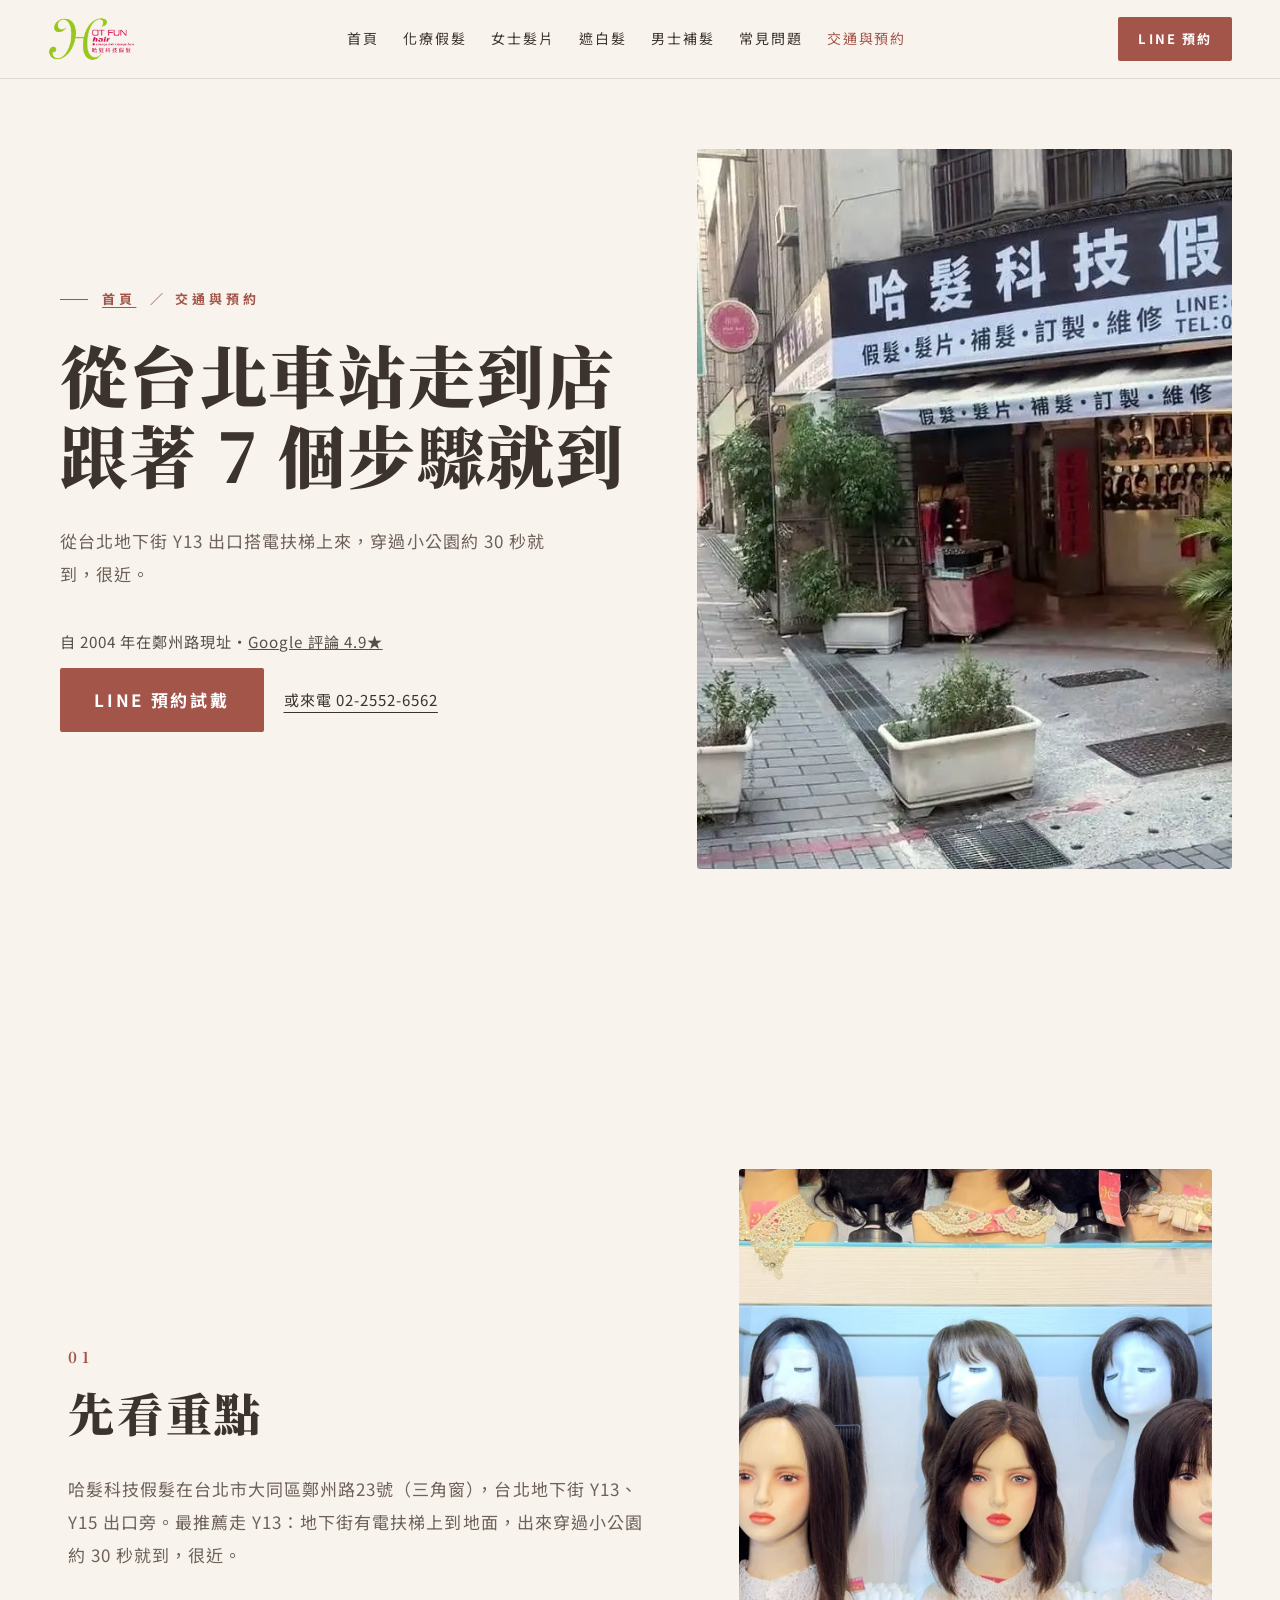
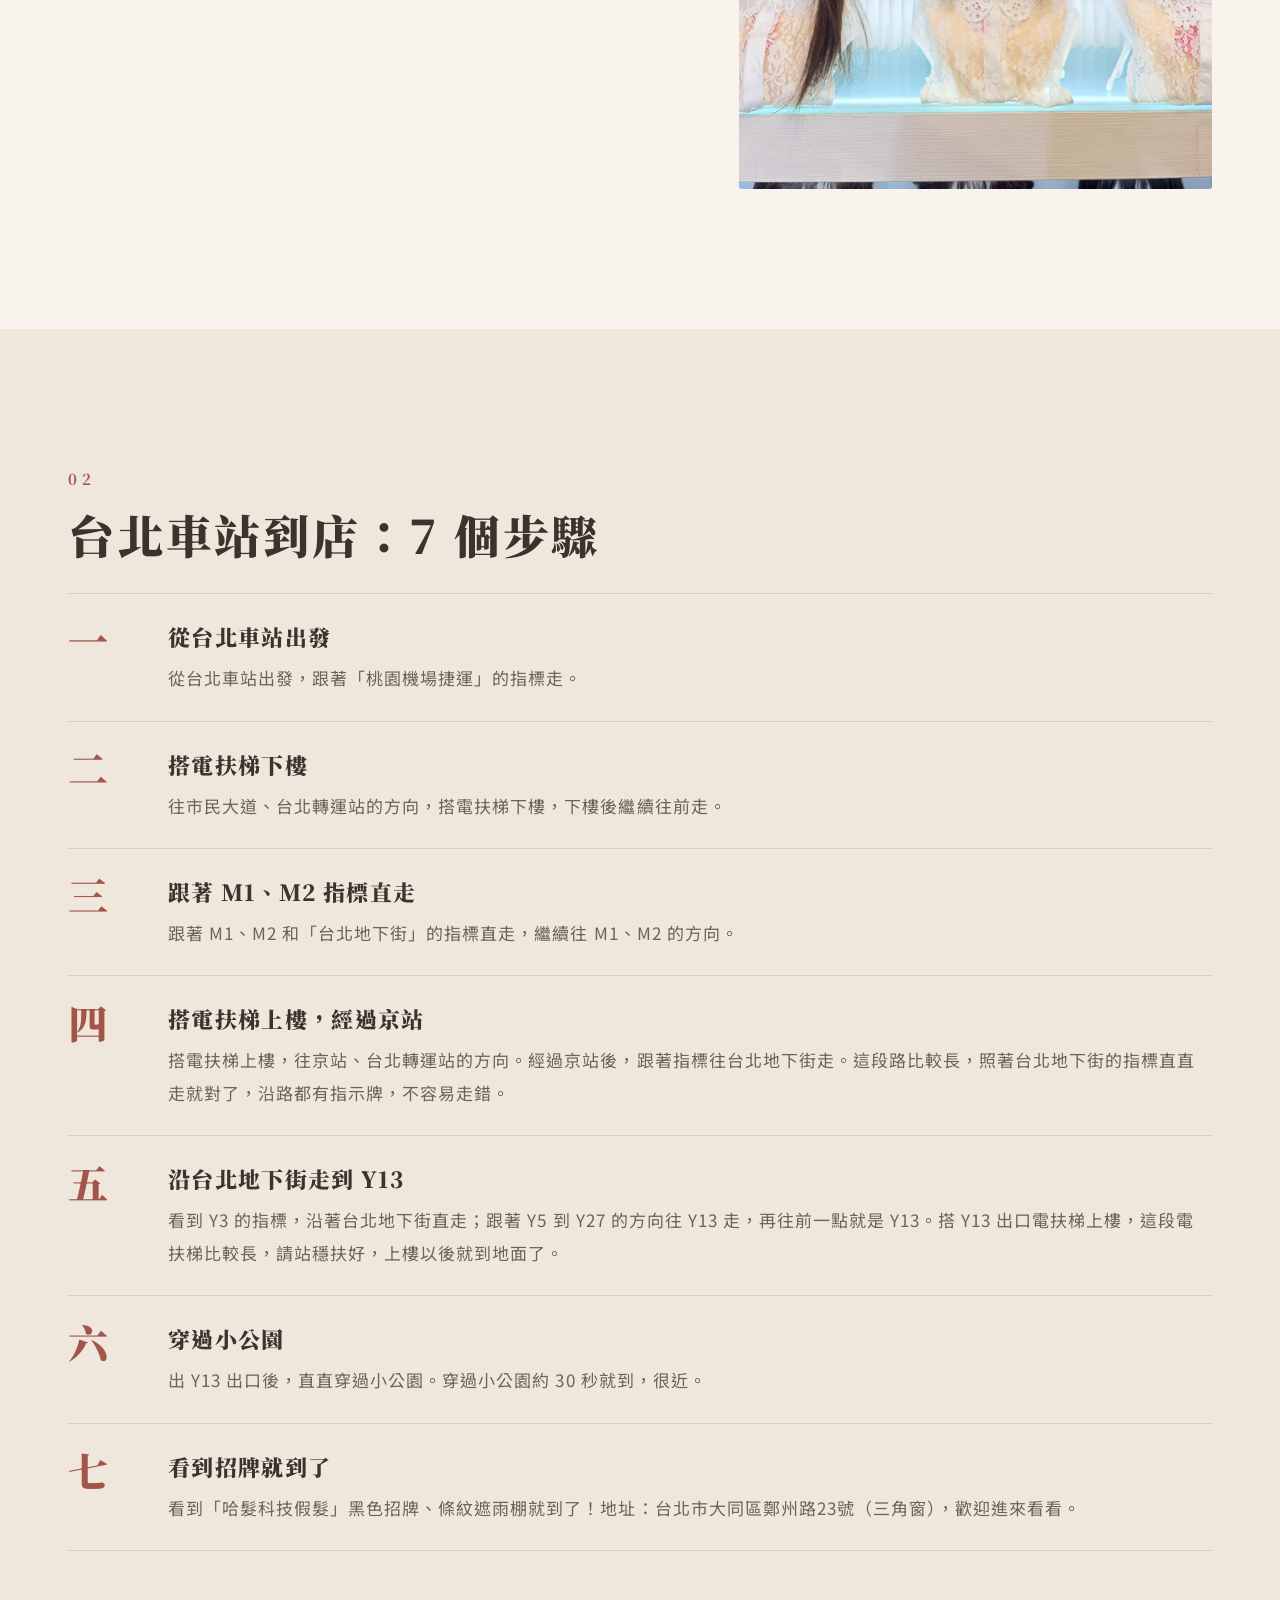
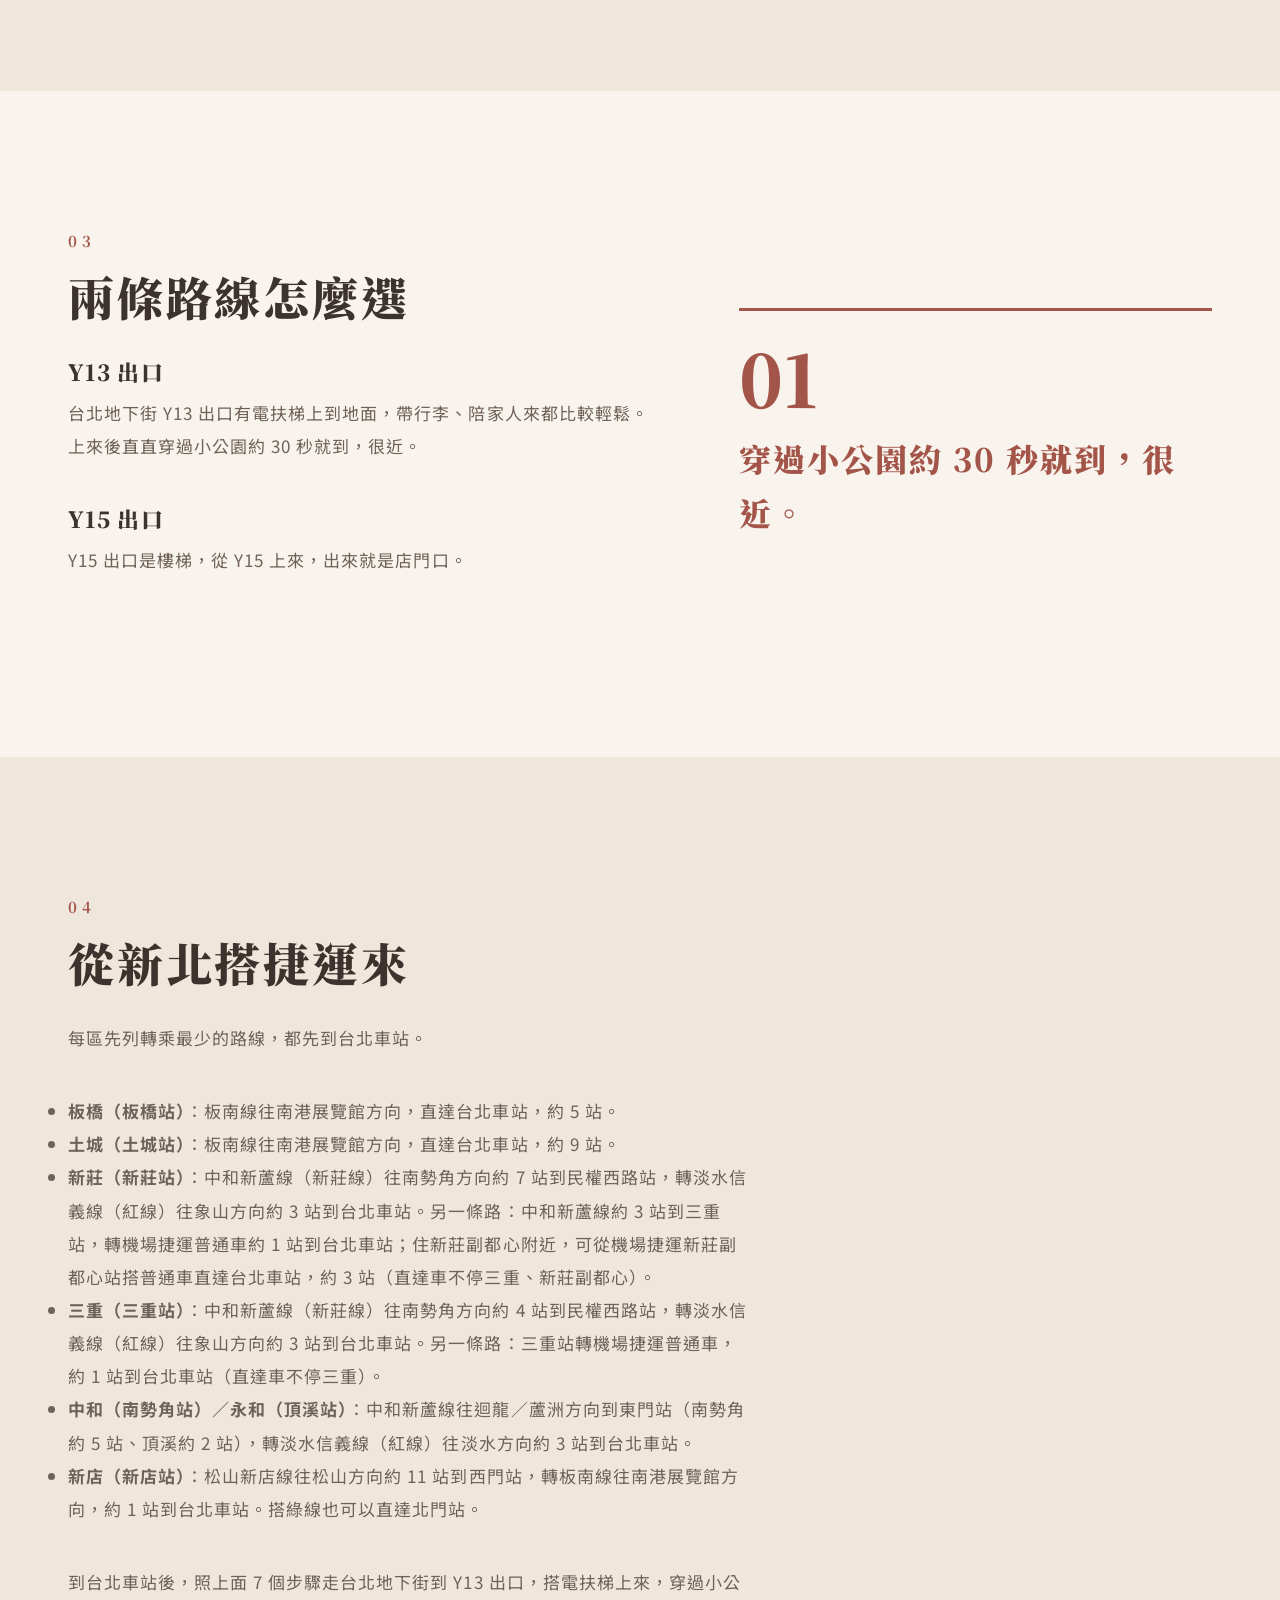
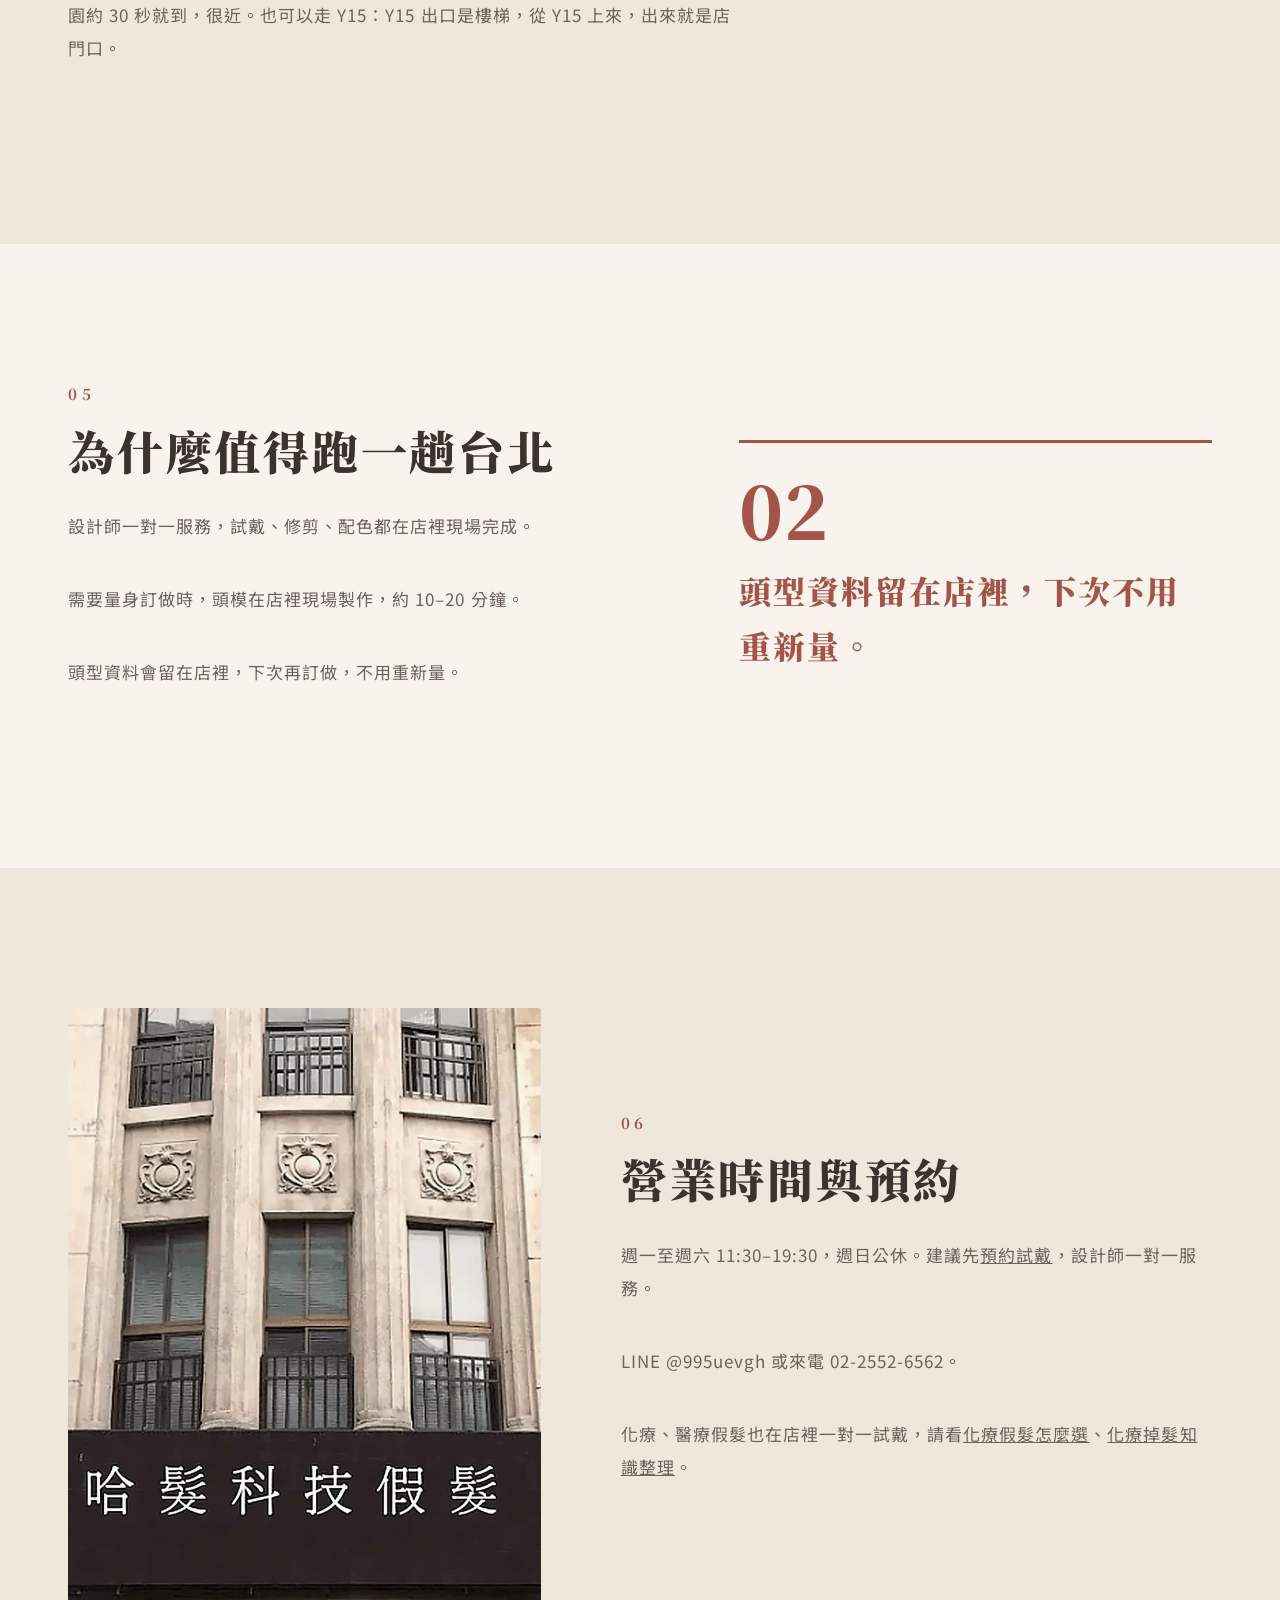
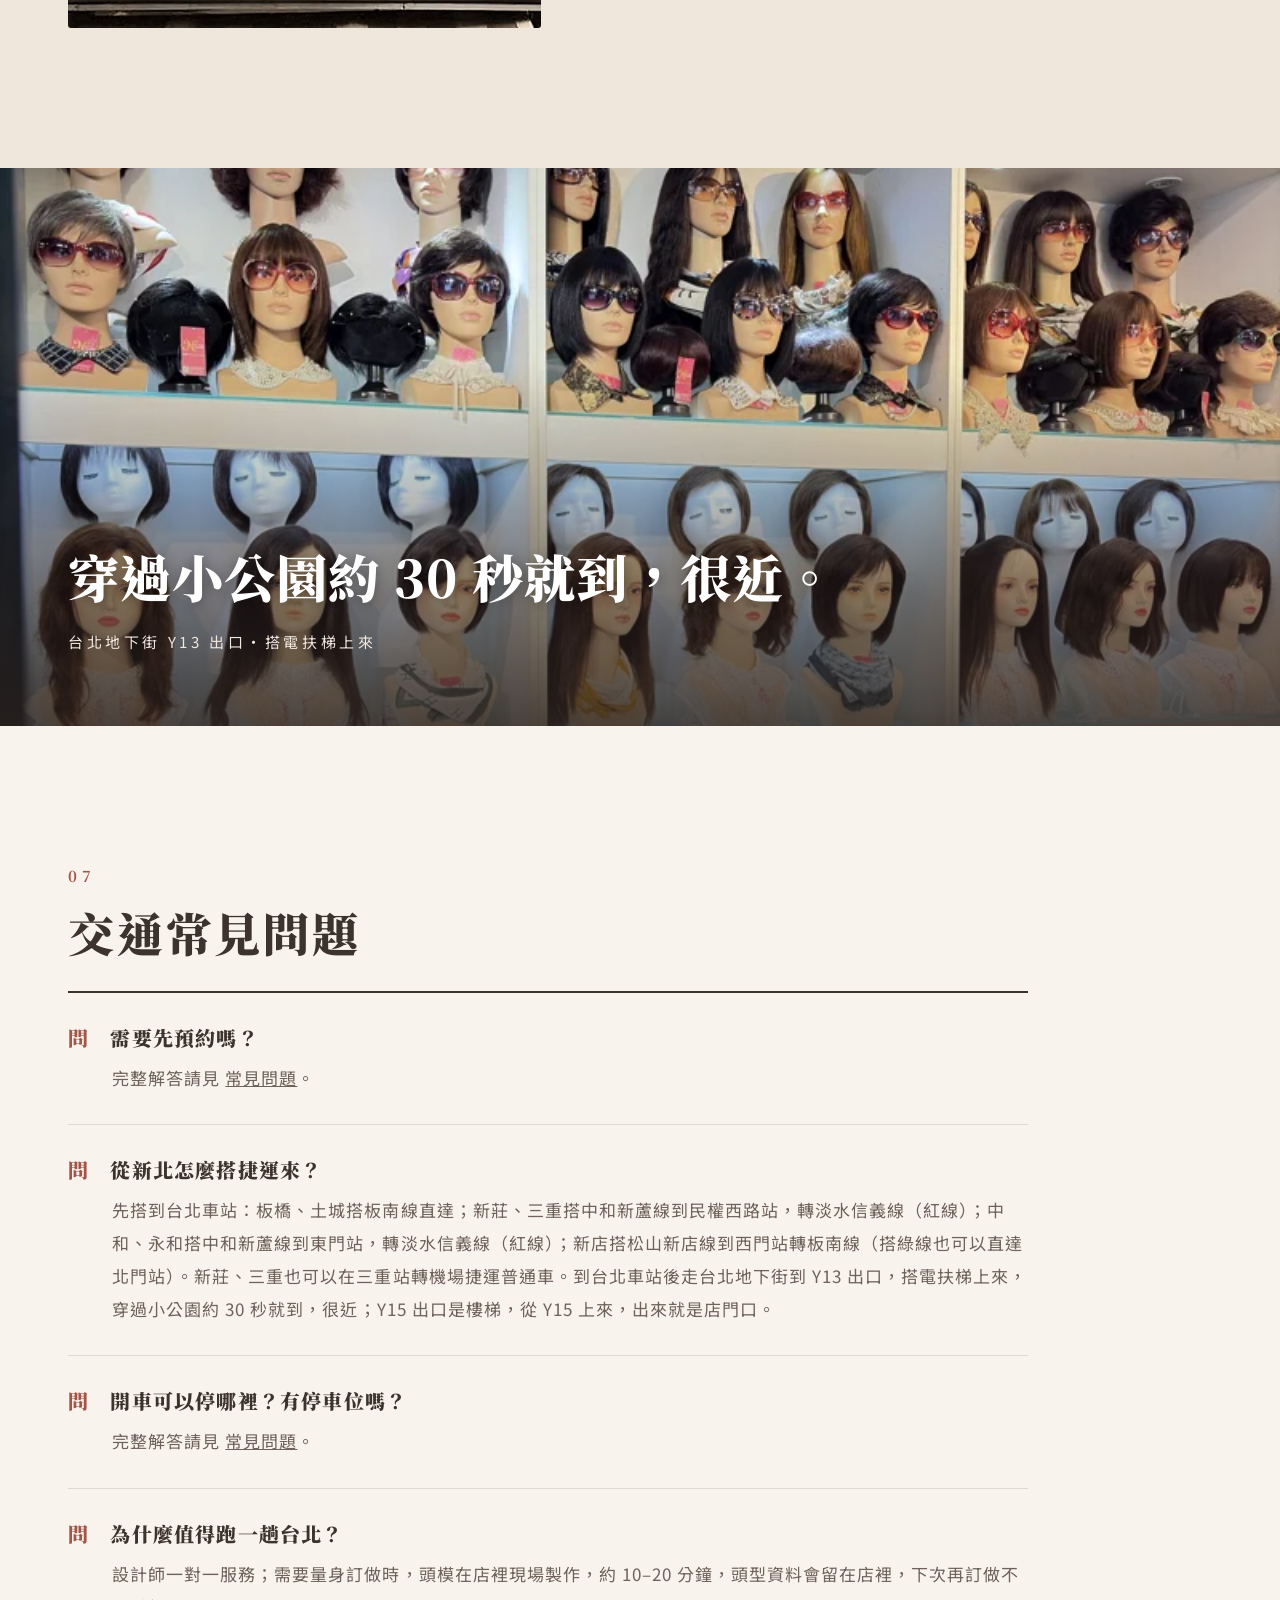
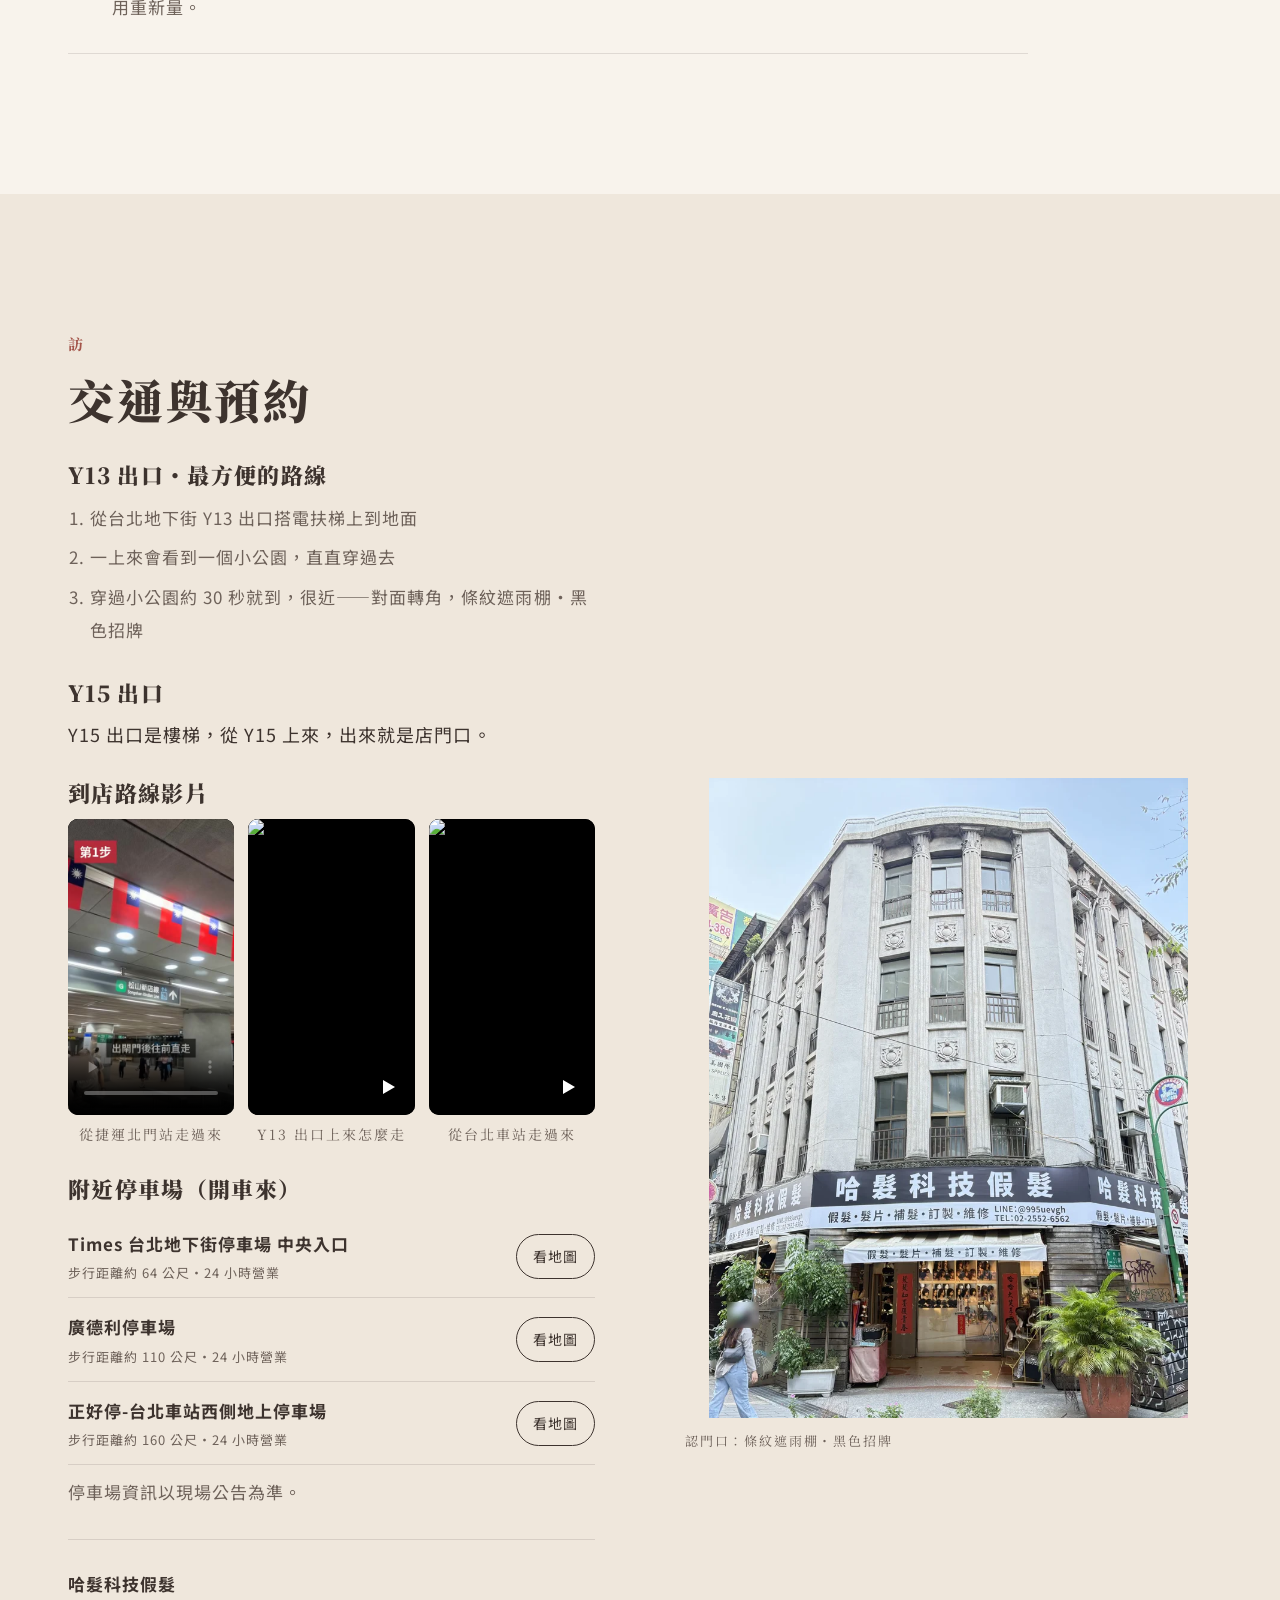
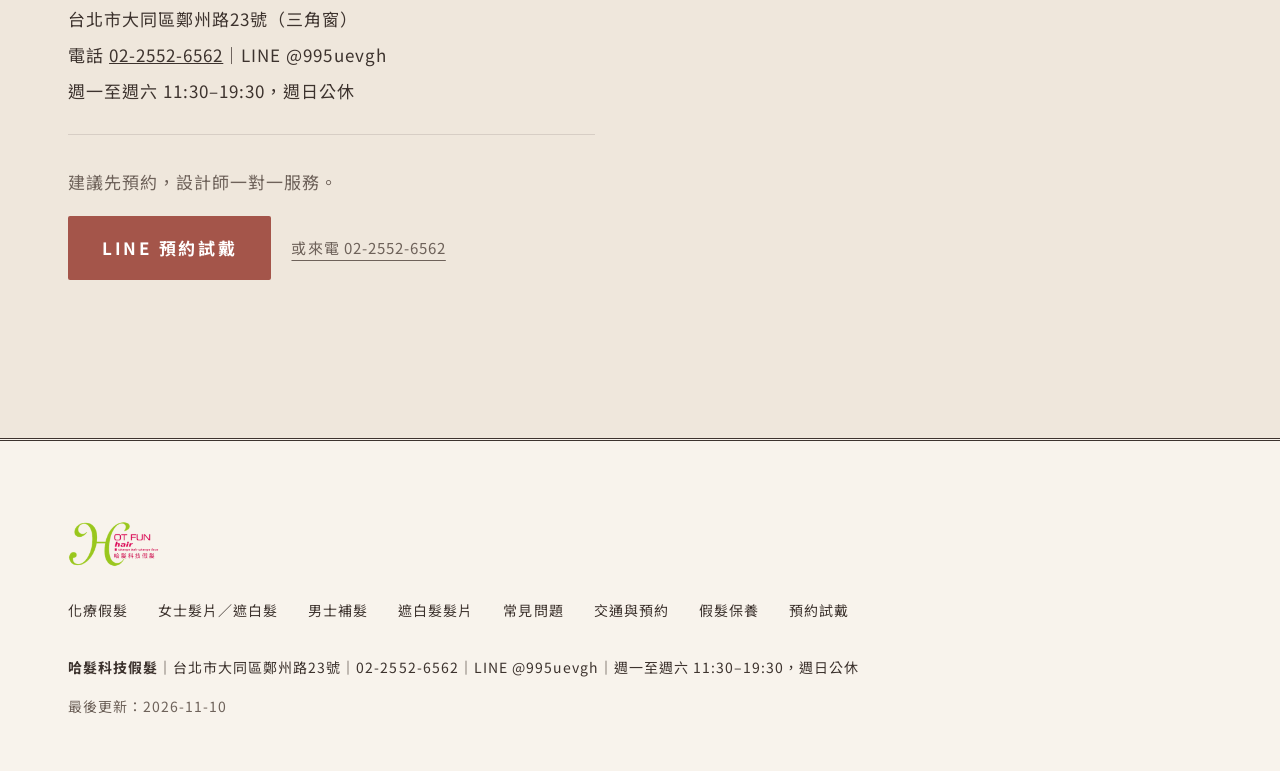
==== commit 06cc9c80: "medical preview: 醫療假髮 title/H1, 服務一覽, FAQPage schema, 化療開始後試戴 Q, 哪裡買 first sentence, 40度/陰乾 table, i" ====
--- a/access/index.html
+++ b/access/index.html
@@ -1,6 +1,6 @@
 <!DOCTYPE html><html lang="zh-Hant-TW"><head><script async src="https://www.googletagmanager.com/gtag/js?id=G-0ZXGL8J3J7"></script>
 <script>window.dataLayer=window.dataLayer||[];function gtag(){dataLayer.push(arguments);}gtag('js',new Date());gtag('config','G-0ZXGL8J3J7');</script><script src="/ga4-clicks.js" defer></script><meta charset="utf-8"><meta name="viewport" content="width=device-width, initial-scale=1"><title>交通與預約｜從台北車站走到店 7 個步驟｜哈髮科技假髮</title><meta name="description" content="從台北車站走台北地下街到 Y13 出口，搭電扶梯上來，穿過小公園約 30 秒就到哈髮科技假髮（捷運北門站旁）。店在台北市大同區鄭州路23號，建議先用 LINE 或電話預約；週一至週六 11:30–19:30，週日公休。"><link rel="canonical" href="https://www.hotfunhair.com/access/">
 <meta property="og:title" content="交通與預約｜從台北車站走到店 7 個步驟｜哈髮科技假髮"><meta property="og:description" content="從台北車站走台北地下街到 Y13 出口，搭電扶梯上來，穿過小公園約 30 秒就到哈髮科技假髮（捷運北門站旁）。店在台北市大同區鄭州路23號，建議先用 LINE 或電話預約；週一至週六 11:30–19:30，週日公休。"><meta property="og:type" content="website"><meta property="og:url" content="https://www.hotfunhair.com/access/">
-<link rel="preconnect" href="https://fonts.googleapis.com"><link rel="preconnect" href="https://fonts.gstatic.com" crossorigin><link rel="preload" as="style" href="https://fonts.googleapis.com/css2?family=Noto+Sans+TC:wght@400;500;700&family=Noto+Serif+TC:wght@400;700;900&display=swap" onload="this.onload=null;this.rel='stylesheet'"><noscript><link rel="stylesheet" href="https://fonts.googleapis.com/css2?family=Noto+Sans+TC:wght@400;500;700&family=Noto+Serif+TC:wght@400;700;900&display=swap"></noscript><link rel="stylesheet" href="../s8.css?v=r31"><script type="application/ld+json">{"@context": "https://schema.org", "@graph": [{"@type": ["HairSalon", "Store"], "@id": "https://www.hotfunhair.com/#store", "name": "哈髮科技假髮", "url": "https://www.hotfunhair.com/", "telephone": "+886-2-2552-6562", "image": "https://www.hotfunhair.com/img/store.jpg", "address": {"@type": "PostalAddress", "streetAddress": "鄭州路23號", "addressLocality": "大同區", "addressRegion": "台北市", "postalCode": "103", "addressCountry": "TW"}, "openingHoursSpecification": [{"@type": "OpeningHoursSpecification", "dayOfWeek": ["Monday", "Tuesday", "Wednesday", "Thursday", "Friday", "Saturday"], "opens": "11:30", "closes": "19:30"}], "sameAs": ["https://line.me/R/ti/p/@995uevgh", "https://www.facebook.com/hotfun.hair", "https://www.instagram.com/wang570617/", "https://www.threads.com/@wang570617", "https://www.tiktok.com/@hotfunhair", "https://www.youtube.com/channel/UCxOPaOjKT2M_qvZ90_0xKdw"], "description": "台北後站・捷運北門站旁的假髮專門店：化療後／醫療用假髮、男士補髮、女士增髮與髮片，設計師一對一試戴。", "geo": {"@type": "GeoCoordinates", "latitude": 25.0489, "longitude": 121.5127}, "hasMap": "https://www.google.com/maps/search/?api=1&query=%E5%93%88%E9%AB%AE%E7%A7%91%E6%8A%80%E5%81%87%E9%AB%AE+%E9%84%AD%E5%B7%9E%E8%B7%AF23%E8%99%9F", "logo": "https://www.hotfunhair.com/img/logo.png", "foundingDate": "2004"}, {"@type": "FAQPage", "mainEntity": [{"@type": "Question", "name": "從新北怎麼搭捷運來？", "acceptedAnswer": {"@type": "Answer", "text": "先搭到台北車站：板橋、土城搭板南線直達；新莊、三重搭中和新蘆線到民權西路站，轉淡水信義線（紅線）；中和、永和搭中和新蘆線到東門站，轉淡水信義線（紅線）；新店搭松山新店線到西門站轉板南線（搭綠線也可以直達北門站）。新莊、三重也可以在三重站轉機場捷運普通車。到台北車站後走台北地下街到 Y13 出口，搭電扶梯上來，穿過小公園約 30 秒就到，很近；Y15 出口是樓梯，從 Y15 上來，出來就是店門口。"}}, {"@type": "Question", "name": "為什麼值得跑一趟台北？", "acceptedAnswer": {"@type": "Answer", "text": "設計師一對一服務；需要量身訂做時，頭模在店裡現場製作，約 10–20 分鐘，頭型資料會留在店裡，下次再訂做不用重新量。"}}]}, {"@type": "HowTo", "name": "從台北車站走到哈髮科技假髮", "description": "從台北車站經台北地下街 Y13 出口，步行到台北市大同區鄭州路23號的哈髮科技假髮。", "step": [{"@type": "HowToStep", "position": 1, "name": "從台北車站出發", "text": "從台北車站出發，跟著「桃園機場捷運」的指標走。", "url": "https://www.hotfunhair.com/access/#step-1"}, {"@type": "HowToStep", "position": 2, "name": "搭電扶梯下樓", "text": "往市民大道、台北轉運站的方向，搭電扶梯下樓，下樓後繼續往前走。", "url": "https://www.hotfunhair.com/access/#step-2"}, {"@type": "HowToStep", "position": 3, "name": "跟著 M1、M2 指標直走", "text": "跟著 M1、M2 和「台北地下街」的指標直走，繼續往 M1、M2 的方向。", "url": "https://www.hotfunhair.com/access/#step-3"}, {"@type": "HowToStep", "position": 4, "name": "搭電扶梯上樓，經過京站", "text": "搭電扶梯上樓，往京站、台北轉運站的方向。經過京站後，跟著指標往台北地下街走。這段路比較長，照著台北地下街的指標直直走就對了，沿路都有指示牌，不容易走錯。", "url": "https://www.hotfunhair.com/access/#step-4"}, {"@type": "HowToStep", "position": 5, "name": "沿台北地下街走到 Y13", "text": "看到 Y3 的指標，沿著台北地下街直走；跟著 Y5 到 Y27 的方向往 Y13 走，再往前一點就是 Y13。搭 Y13 出口電扶梯上樓，這段電扶梯比較長，請站穩扶好，上樓以後就到地面了。", "url": "https://www.hotfunhair.com/access/#step-5"}, {"@type": "HowToStep", "position": 6, "name": "穿過小公園", "text": "出 Y13 出口後，直直穿過小公園。穿過小公園約 30 秒就到，很近。", "url": "https://www.hotfunhair.com/access/#step-6"}, {"@type": "HowToStep", "position": 7, "name": "看到招牌就到了", "text": "看到「哈髮科技假髮」黑色招牌、條紋遮雨棚就到了！地址：台北市大同區鄭州路23號（三角窗），歡迎進來看看。", "url": "https://www.hotfunhair.com/access/#step-7"}]}, {"@type": "BreadcrumbList", "itemListElement": [{"@type": "ListItem", "position": 1, "name": "首頁", "item": "https://www.hotfunhair.com/"}, {"@type": "ListItem", "position": 2, "name": "交通與預約", "item": "https://www.hotfunhair.com/access/"}]}]}</script><meta property="og:image" content="https://www.hotfunhair.com/img/storefront.jpg"><meta property="og:locale" content="zh_TW"><meta property="og:site_name" content="哈髮科技假髮"><meta name="twitter:card" content="summary_large_image"><meta name="twitter:title" content="交通與預約｜從台北車站走到店 7 個步驟｜哈髮科技假髮"><meta name="twitter:description" content="從台北車站走台北地下街到 Y13 出口，搭電扶梯上來，穿過小公園約 30 秒就到哈髮科技假髮（捷運北門站旁）。店在台北市大同區鄭州路23號，建議先用 LINE 或電話預約；週一至週六 11:30–19:30，週日公休。"><meta name="twitter:image" content="https://www.hotfunhair.com/img/storefront.jpg"><link rel="icon" href="/img/logo.png"><script type="application/ld+json">{"@context": "https://schema.org", "@type": "WebPage", "url": "https://www.hotfunhair.com/access/", "inLanguage": "zh-Hant-TW", "dateModified": "2026-11-10"}</script></head><body class="s7"><header class="top"><div class="w"><a class="logo" href="../"><img src="../img/logo-300.webp" alt="哈髮科技假髮 HOT FUN hair" width="150" height="75"></a><nav id="mainnav" aria-label="主選單"><ul><li><a href="../">首頁</a></li><li><a href="../medical/">化療假髮</a></li><li><a href="../women/">女士髮片</a></li><li><a href="../grey-hair/">遮白髮</a></li><li><a href="../men/">男士補髮</a></li><li><a href="../faq/">常見問題</a></li><li><a href="../access/" aria-current=page>交通與預約</a></li></ul></nav><button type="button" class="mnav-b" aria-expanded="false" aria-controls="mainnav" aria-label="選單"><span class="mnav-i" aria-hidden="true"></span><span class="mnav-t">選單</span></button><a class="btn pk sm" href="https://line.me/R/ti/p/@995uevgh">LINE 預約</a></div></header><main><section class="hero mh"><div class="w"><p class="kick"><a href="../" style="color:inherit;text-decoration:underline;text-underline-offset:3px">首頁</a> ／ 交通與預約</p><h1>從台北車站走到店<br>跟著 7 個步驟就到</h1><p class="lede">從台北地下街 Y13 出口搭電扶梯上來，穿過小公園約 30 秒就到，很近。</p><p class="trust">自 2004 年在鄭州路現址・<a href="https://www.google.com/maps/search/?api=1&query=%E5%93%88%E9%AB%AE%E7%A7%91%E6%8A%80%E5%81%87%E9%AB%AE+%E9%84%AD%E5%B7%9E%E8%B7%AF23%E8%99%9F" rel="noopener">Google 評論 4.9★</a></p><p class="btns"><a class="btn pk" href="https://line.me/R/ti/p/@995uevgh">LINE 預約試戴</a><a class="tl" href="tel:+886225526562">或來電 02-2552-6562</a></p></div><img fetchpriority="high" class="hero-img" src="../img/storefront.webp" srcset="../img/storefront.webp 603w" sizes="(max-width:767px) 100vw, 50vw" alt="哈髮科技假髮 店門口：鄭州路23號三角窗，條紋遮雨棚與黑色招牌" width="1080" height="1440"></section><section class="s"><div class="w side"><div class="sidemain"><h2>先看重點</h2><p class="lim">哈髮科技假髮在台北市大同區鄭州路23號（三角窗），台北地下街 Y13、Y15 出口旁。最推薦走 Y13：地下街有電扶梯上到地面，出來穿過小公園約 30 秒就到，很近。</p></div><aside class="side-ph"><img width="1400" height="1268" src="../img/g-d1027-a.webp" srcset="../img/g-d1027-a-800.webp 800w, ../img/g-d1027-a.webp 1400w" sizes="(max-width:767px) 100vw, 50vw" alt="店內櫃位：假人頭上的短髮與中長髮假髮" loading="lazy"></aside></div></section><section class="s alt"><div class="w"><h2>台北車站到店：7 個步驟</h2><ol class="num"><li id="step-1"><span>一</span><h3>從台北車站出發</h3><p>從台北車站出發，跟著「桃園機場捷運」的指標走。</p></li><li id="step-2"><span>二</span><h3>搭電扶梯下樓</h3><p>往市民大道、台北轉運站的方向，搭電扶梯下樓，下樓後繼續往前走。</p></li><li id="step-3"><span>三</span><h3>跟著 M1、M2 指標直走</h3><p>跟著 M1、M2 和「台北地下街」的指標直走，繼續往 M1、M2 的方向。</p></li><li id="step-4"><span>四</span><h3>搭電扶梯上樓，經過京站</h3><p>搭電扶梯上樓，往京站、台北轉運站的方向。經過京站後，跟著指標往台北地下街走。這段路比較長，照著台北地下街的指標直直走就對了，沿路都有指示牌，不容易走錯。</p></li><li id="step-5"><span>五</span><h3>沿台北地下街走到 Y13</h3><p>看到 Y3 的指標，沿著台北地下街直走；跟著 Y5 到 Y27 的方向往 Y13 走，再往前一點就是 Y13。搭 Y13 出口電扶梯上樓，這段電扶梯比較長，請站穩扶好，上樓以後就到地面了。</p></li><li id="step-6"><span>六</span><h3>穿過小公園</h3><p>出 Y13 出口後，直直穿過小公園。穿過小公園約 30 秒就到，很近。</p></li><li id="step-7"><span>七</span><h3>看到招牌就到了</h3><p>看到「哈髮科技假髮」黑色招牌、條紋遮雨棚就到了！地址：台北市大同區鄭州路23號（三角窗），歡迎進來看看。</p></li></ol></div></section><section class="s"><div class="w side"><div class="sidemain"><h2>兩條路線怎麼選</h2><h3>Y13 出口</h3><p class="lim">台北地下街 Y13 出口有電扶梯上到地面，帶行李、陪家人來都比較輕鬆。上來後直直穿過小公園約 30 秒就到，很近。</p><h3>Y15 出口</h3><p class="lim">Y15 出口是樓梯，從 Y15 上來，出來就是店門口。</p></div><aside class="side-q"><span>01</span><p>穿過小公園約 30 秒就到，很近。</p></aside></div></section><section class="s alt"><div class="w"><h2>從新北搭捷運來</h2><p class="lim">每區先列轉乘最少的路線，都先到台北車站。</p><ul class="lim"><li><b>板橋（板橋站）</b>：板南線往南港展覽館方向，直達台北車站，約 5 站。</li><li><b>土城（土城站）</b>：板南線往南港展覽館方向，直達台北車站，約 9 站。</li><li><b>新莊（新莊站）</b>：中和新蘆線（新莊線）往南勢角方向約 7 站到民權西路站，轉淡水信義線（紅線）往象山方向約 3 站到台北車站。另一條路：中和新蘆線約 3 站到三重站，轉機場捷運普通車約 1 站到台北車站；住新莊副都心附近，可從機場捷運新莊副都心站搭普通車直達台北車站，約 3 站（直達車不停三重、新莊副都心）。</li><li><b>三重（三重站）</b>：中和新蘆線（新莊線）往南勢角方向約 4 站到民權西路站，轉淡水信義線（紅線）往象山方向約 3 站到台北車站。另一條路：三重站轉機場捷運普通車，約 1 站到台北車站（直達車不停三重）。</li><li><b>中和（南勢角站）／永和（頂溪站）</b>：中和新蘆線往迴龍／蘆洲方向到東門站（南勢角約 5 站、頂溪約 2 站），轉淡水信義線（紅線）往淡水方向約 3 站到台北車站。</li><li><b>新店（新店站）</b>：松山新店線往松山方向約 11 站到西門站，轉板南線往南港展覽館方向，約 1 站到台北車站。搭綠線也可以直達北門站。</li></ul><p class="lim">到台北車站後，照上面 7 個步驟走台北地下街到 Y13 出口，搭電扶梯上來，穿過小公園約 30 秒就到，很近。也可以走 Y15：Y15 出口是樓梯，從 Y15 上來，出來就是店門口。</p></div></section><section class="s"><div class="w side"><div class="sidemain"><h2>為什麼值得跑一趟台北</h2><p class="lim">設計師一對一服務，試戴、修剪、配色都在店裡現場完成。</p><p class="lim">需要量身訂做時，頭模在店裡現場製作，約 10–20 分鐘。</p><p class="lim">頭型資料會留在店裡，下次再訂做，不用重新量。</p></div><aside class="side-q"><span>02</span><p>頭型資料留在店裡，下次不用重新量。</p></aside></div></section><section class="s alt"><div class="w side"><div class="sidemain"><h2>營業時間與預約</h2><p class="lim">週一至週六 11:30–19:30，週日公休。建議先<a href="../try-on/">預約試戴</a>，設計師一對一服務。</p><p class="lim">LINE @995uevgh 或來電 02-2552-6562。</p></div><aside class="side-ph"><img width="1080" height="1350" src="../img/portrait-building-facade.webp" srcset="../img/portrait-building-facade-800.webp 800w, ../img/portrait-building-facade.webp 1080w" sizes="(max-width:767px) 100vw, 50vw" alt="哈髮科技假髮所在的石造老建築與招牌" loading="lazy"></aside></div></section><section class="band" aria-label="店內實景"><img width="1080" height="669" src="../img/band-wall.webp" srcset="../img/band-wall-800.webp 800w, ../img/band-wall.webp 1080w" sizes="(max-width:767px) 100vw, 50vw" alt="店內實景：假髮與髮片展示" loading="lazy"><div class="w"><q>穿過小公園約 30 秒就到，很近。</q><small>台北地下街 Y13 出口・搭電扶梯上來</small></div></section><section class="s" id="qa"><div class="w"><h2>交通常見問題</h2><div class="qa"><details open><summary><h3>需要先預約嗎？</h3></summary><p>完整解答請見 <a href="../faq/">常見問題</a>。</p></details><details open><summary><h3>從新北怎麼搭捷運來？</h3></summary><p>先搭到台北車站：板橋、土城搭板南線直達；新莊、三重搭中和新蘆線到民權西路站，轉淡水信義線（紅線）；中和、永和搭中和新蘆線到東門站，轉淡水信義線（紅線）；新店搭松山新店線到西門站轉板南線（搭綠線也可以直達北門站）。新莊、三重也可以在三重站轉機場捷運普通車。到台北車站後走台北地下街到 Y13 出口，搭電扶梯上來，穿過小公園約 30 秒就到，很近；Y15 出口是樓梯，從 Y15 上來，出來就是店門口。</p></details><details open><summary><h3>開車可以停哪裡？有停車位嗎？</h3></summary><p>完整解答請見 <a href="../faq/">常見問題</a>。</p></details><details open><summary><h3>為什麼值得跑一趟台北？</h3></summary><p>設計師一對一服務；需要量身訂做時，頭模在店裡現場製作，約 10–20 分鐘，頭型資料會留在店裡，下次再訂做不用重新量。</p></details></div></div></section></main><section class="s alt" id="visit"><div class="w split"><div class="txt"><h2>交通與預約</h2><h3>Y13 出口・最方便的路線</h3><ol class="route"><li>從台北地下街 Y13 出口搭電扶梯上到地面</li><li>一上來會看到一個小公園，直直穿過去</li><li>穿過小公園約 30 秒就到，很近——對面轉角，條紋遮雨棚・黑色招牌</li></ol><h3>Y15 出口</h3><p class="note">Y15 出口是樓梯，從 Y15 上來，出來就是店門口。</p>
+<link rel="preconnect" href="https://fonts.googleapis.com"><link rel="preconnect" href="https://fonts.gstatic.com" crossorigin><link rel="preload" as="style" href="https://fonts.googleapis.com/css2?family=Noto+Sans+TC:wght@400;500;700&family=Noto+Serif+TC:wght@400;700;900&display=swap" onload="this.onload=null;this.rel='stylesheet'"><noscript><link rel="stylesheet" href="https://fonts.googleapis.com/css2?family=Noto+Sans+TC:wght@400;500;700&family=Noto+Serif+TC:wght@400;700;900&display=swap"></noscript><link rel="stylesheet" href="../s8.css?v=r31"><script type="application/ld+json">{"@context": "https://schema.org", "@graph": [{"@type": ["HairSalon", "Store"], "@id": "https://www.hotfunhair.com/#store", "name": "哈髮科技假髮", "url": "https://www.hotfunhair.com/", "telephone": "+886-2-2552-6562", "image": "https://www.hotfunhair.com/img/store.jpg", "address": {"@type": "PostalAddress", "streetAddress": "鄭州路23號", "addressLocality": "大同區", "addressRegion": "台北市", "postalCode": "103", "addressCountry": "TW"}, "openingHoursSpecification": [{"@type": "OpeningHoursSpecification", "dayOfWeek": ["Monday", "Tuesday", "Wednesday", "Thursday", "Friday", "Saturday"], "opens": "11:30", "closes": "19:30"}], "sameAs": ["https://line.me/R/ti/p/@995uevgh", "https://www.facebook.com/hotfun.hair", "https://www.instagram.com/wang570617/", "https://www.threads.com/@wang570617", "https://www.tiktok.com/@hotfunhair", "https://www.youtube.com/channel/UCxOPaOjKT2M_qvZ90_0xKdw"], "description": "台北後站・捷運北門站旁的假髮專門店：化療後／醫療用假髮、男士補髮、女士增髮與髮片，設計師一對一試戴。", "geo": {"@type": "GeoCoordinates", "latitude": 25.0489, "longitude": 121.5127}, "hasMap": "https://www.google.com/maps/search/?api=1&query=%E5%93%88%E9%AB%AE%E7%A7%91%E6%8A%80%E5%81%87%E9%AB%AE+%E9%84%AD%E5%B7%9E%E8%B7%AF23%E8%99%9F", "logo": "https://www.hotfunhair.com/img/logo.png", "foundingDate": "2004"}, {"@type": "FAQPage", "mainEntity": [{"@type": "Question", "name": "從新北怎麼搭捷運來？", "acceptedAnswer": {"@type": "Answer", "text": "先搭到台北車站：板橋、土城搭板南線直達；新莊、三重搭中和新蘆線到民權西路站，轉淡水信義線（紅線）；中和、永和搭中和新蘆線到東門站，轉淡水信義線（紅線）；新店搭松山新店線到西門站轉板南線（搭綠線也可以直達北門站）。新莊、三重也可以在三重站轉機場捷運普通車。到台北車站後走台北地下街到 Y13 出口，搭電扶梯上來，穿過小公園約 30 秒就到，很近；Y15 出口是樓梯，從 Y15 上來，出來就是店門口。"}}, {"@type": "Question", "name": "為什麼值得跑一趟台北？", "acceptedAnswer": {"@type": "Answer", "text": "設計師一對一服務；需要量身訂做時，頭模在店裡現場製作，約 10–20 分鐘，頭型資料會留在店裡，下次再訂做不用重新量。"}}]}, {"@type": "HowTo", "name": "從台北車站走到哈髮科技假髮", "description": "從台北車站經台北地下街 Y13 出口，步行到台北市大同區鄭州路23號的哈髮科技假髮。", "step": [{"@type": "HowToStep", "position": 1, "name": "從台北車站出發", "text": "從台北車站出發，跟著「桃園機場捷運」的指標走。", "url": "https://www.hotfunhair.com/access/#step-1"}, {"@type": "HowToStep", "position": 2, "name": "搭電扶梯下樓", "text": "往市民大道、台北轉運站的方向，搭電扶梯下樓，下樓後繼續往前走。", "url": "https://www.hotfunhair.com/access/#step-2"}, {"@type": "HowToStep", "position": 3, "name": "跟著 M1、M2 指標直走", "text": "跟著 M1、M2 和「台北地下街」的指標直走，繼續往 M1、M2 的方向。", "url": "https://www.hotfunhair.com/access/#step-3"}, {"@type": "HowToStep", "position": 4, "name": "搭電扶梯上樓，經過京站", "text": "搭電扶梯上樓，往京站、台北轉運站的方向。經過京站後，跟著指標往台北地下街走。這段路比較長，照著台北地下街的指標直直走就對了，沿路都有指示牌，不容易走錯。", "url": "https://www.hotfunhair.com/access/#step-4"}, {"@type": "HowToStep", "position": 5, "name": "沿台北地下街走到 Y13", "text": "看到 Y3 的指標，沿著台北地下街直走；跟著 Y5 到 Y27 的方向往 Y13 走，再往前一點就是 Y13。搭 Y13 出口電扶梯上樓，這段電扶梯比較長，請站穩扶好，上樓以後就到地面了。", "url": "https://www.hotfunhair.com/access/#step-5"}, {"@type": "HowToStep", "position": 6, "name": "穿過小公園", "text": "出 Y13 出口後，直直穿過小公園。穿過小公園約 30 秒就到，很近。", "url": "https://www.hotfunhair.com/access/#step-6"}, {"@type": "HowToStep", "position": 7, "name": "看到招牌就到了", "text": "看到「哈髮科技假髮」黑色招牌、條紋遮雨棚就到了！地址：台北市大同區鄭州路23號（三角窗），歡迎進來看看。", "url": "https://www.hotfunhair.com/access/#step-7"}]}, {"@type": "BreadcrumbList", "itemListElement": [{"@type": "ListItem", "position": 1, "name": "首頁", "item": "https://www.hotfunhair.com/"}, {"@type": "ListItem", "position": 2, "name": "交通與預約", "item": "https://www.hotfunhair.com/access/"}]}]}</script><meta property="og:image" content="https://www.hotfunhair.com/img/storefront.jpg"><meta property="og:locale" content="zh_TW"><meta property="og:site_name" content="哈髮科技假髮"><meta name="twitter:card" content="summary_large_image"><meta name="twitter:title" content="交通與預約｜從台北車站走到店 7 個步驟｜哈髮科技假髮"><meta name="twitter:description" content="從台北車站走台北地下街到 Y13 出口，搭電扶梯上來，穿過小公園約 30 秒就到哈髮科技假髮（捷運北門站旁）。店在台北市大同區鄭州路23號，建議先用 LINE 或電話預約；週一至週六 11:30–19:30，週日公休。"><meta name="twitter:image" content="https://www.hotfunhair.com/img/storefront.jpg"><link rel="icon" href="/img/logo.png"><script type="application/ld+json">{"@context": "https://schema.org", "@type": "WebPage", "url": "https://www.hotfunhair.com/access/", "inLanguage": "zh-Hant-TW", "dateModified": "2026-11-10"}</script></head><body class="s7"><header class="top"><div class="w"><a class="logo" href="../"><img src="../img/logo-300.webp" alt="哈髮科技假髮 HOT FUN hair" width="150" height="75"></a><nav id="mainnav" aria-label="主選單"><ul><li><a href="../">首頁</a></li><li><a href="../medical/">化療假髮</a></li><li><a href="../women/">女士髮片</a></li><li><a href="../grey-hair/">遮白髮</a></li><li><a href="../men/">男士補髮</a></li><li><a href="../faq/">常見問題</a></li><li><a href="../access/" aria-current=page>交通與預約</a></li></ul></nav><button type="button" class="mnav-b" aria-expanded="false" aria-controls="mainnav" aria-label="選單"><span class="mnav-i" aria-hidden="true"></span><span class="mnav-t">選單</span></button><a class="btn pk sm" href="https://line.me/R/ti/p/@995uevgh">LINE 預約</a></div></header><main><section class="hero mh"><div class="w"><p class="kick"><a href="../" style="color:inherit;text-decoration:underline;text-underline-offset:3px">首頁</a> ／ 交通與預約</p><h1>從台北車站走到店<br>跟著 7 個步驟就到</h1><p class="lede">從台北地下街 Y13 出口搭電扶梯上來，穿過小公園約 30 秒就到，很近。</p><p class="trust">自 2004 年在鄭州路現址・<a href="https://www.google.com/maps/search/?api=1&query=%E5%93%88%E9%AB%AE%E7%A7%91%E6%8A%80%E5%81%87%E9%AB%AE+%E9%84%AD%E5%B7%9E%E8%B7%AF23%E8%99%9F" rel="noopener">Google 評論 4.9★</a></p><p class="btns"><a class="btn pk" href="https://line.me/R/ti/p/@995uevgh">LINE 預約試戴</a><a class="tl" href="tel:+886225526562">或來電 02-2552-6562</a></p></div><img fetchpriority="high" class="hero-img" src="../img/storefront.webp" srcset="../img/storefront.webp 603w" sizes="(max-width:767px) 100vw, 50vw" alt="哈髮科技假髮 店門口：鄭州路23號三角窗，條紋遮雨棚與黑色招牌" width="1080" height="1440"></section><section class="s"><div class="w side"><div class="sidemain"><h2>先看重點</h2><p class="lim">哈髮科技假髮在台北市大同區鄭州路23號（三角窗），台北地下街 Y13、Y15 出口旁。最推薦走 Y13：地下街有電扶梯上到地面，出來穿過小公園約 30 秒就到，很近。</p></div><aside class="side-ph"><img width="1400" height="1268" src="../img/g-d1027-a.webp" srcset="../img/g-d1027-a-800.webp 800w, ../img/g-d1027-a.webp 1400w" sizes="(max-width:767px) 100vw, 50vw" alt="店內櫃位：假人頭上的短髮與中長髮假髮" loading="lazy"></aside></div></section><section class="s alt"><div class="w"><h2>台北車站到店：7 個步驟</h2><ol class="num"><li id="step-1"><span>一</span><h3>從台北車站出發</h3><p>從台北車站出發，跟著「桃園機場捷運」的指標走。</p></li><li id="step-2"><span>二</span><h3>搭電扶梯下樓</h3><p>往市民大道、台北轉運站的方向，搭電扶梯下樓，下樓後繼續往前走。</p></li><li id="step-3"><span>三</span><h3>跟著 M1、M2 指標直走</h3><p>跟著 M1、M2 和「台北地下街」的指標直走，繼續往 M1、M2 的方向。</p></li><li id="step-4"><span>四</span><h3>搭電扶梯上樓，經過京站</h3><p>搭電扶梯上樓，往京站、台北轉運站的方向。經過京站後，跟著指標往台北地下街走。這段路比較長，照著台北地下街的指標直直走就對了，沿路都有指示牌，不容易走錯。</p></li><li id="step-5"><span>五</span><h3>沿台北地下街走到 Y13</h3><p>看到 Y3 的指標，沿著台北地下街直走；跟著 Y5 到 Y27 的方向往 Y13 走，再往前一點就是 Y13。搭 Y13 出口電扶梯上樓，這段電扶梯比較長，請站穩扶好，上樓以後就到地面了。</p></li><li id="step-6"><span>六</span><h3>穿過小公園</h3><p>出 Y13 出口後，直直穿過小公園。穿過小公園約 30 秒就到，很近。</p></li><li id="step-7"><span>七</span><h3>看到招牌就到了</h3><p>看到「哈髮科技假髮」黑色招牌、條紋遮雨棚就到了！地址：台北市大同區鄭州路23號（三角窗），歡迎進來看看。</p></li></ol></div></section><section class="s"><div class="w side"><div class="sidemain"><h2>兩條路線怎麼選</h2><h3>Y13 出口</h3><p class="lim">台北地下街 Y13 出口有電扶梯上到地面，帶行李、陪家人來都比較輕鬆。上來後直直穿過小公園約 30 秒就到，很近。</p><h3>Y15 出口</h3><p class="lim">Y15 出口是樓梯，從 Y15 上來，出來就是店門口。</p></div><aside class="side-q"><span>01</span><p>穿過小公園約 30 秒就到，很近。</p></aside></div></section><section class="s alt"><div class="w"><h2>從新北搭捷運來</h2><p class="lim">每區先列轉乘最少的路線，都先到台北車站。</p><ul class="lim"><li><b>板橋（板橋站）</b>：板南線往南港展覽館方向，直達台北車站，約 5 站。</li><li><b>土城（土城站）</b>：板南線往南港展覽館方向，直達台北車站，約 9 站。</li><li><b>新莊（新莊站）</b>：中和新蘆線（新莊線）往南勢角方向約 7 站到民權西路站，轉淡水信義線（紅線）往象山方向約 3 站到台北車站。另一條路：中和新蘆線約 3 站到三重站，轉機場捷運普通車約 1 站到台北車站；住新莊副都心附近，可從機場捷運新莊副都心站搭普通車直達台北車站，約 3 站（直達車不停三重、新莊副都心）。</li><li><b>三重（三重站）</b>：中和新蘆線（新莊線）往南勢角方向約 4 站到民權西路站，轉淡水信義線（紅線）往象山方向約 3 站到台北車站。另一條路：三重站轉機場捷運普通車，約 1 站到台北車站（直達車不停三重）。</li><li><b>中和（南勢角站）／永和（頂溪站）</b>：中和新蘆線往迴龍／蘆洲方向到東門站（南勢角約 5 站、頂溪約 2 站），轉淡水信義線（紅線）往淡水方向約 3 站到台北車站。</li><li><b>新店（新店站）</b>：松山新店線往松山方向約 11 站到西門站，轉板南線往南港展覽館方向，約 1 站到台北車站。搭綠線也可以直達北門站。</li></ul><p class="lim">到台北車站後，照上面 7 個步驟走台北地下街到 Y13 出口，搭電扶梯上來，穿過小公園約 30 秒就到，很近。也可以走 Y15：Y15 出口是樓梯，從 Y15 上來，出來就是店門口。</p></div></section><section class="s"><div class="w side"><div class="sidemain"><h2>為什麼值得跑一趟台北</h2><p class="lim">設計師一對一服務，試戴、修剪、配色都在店裡現場完成。</p><p class="lim">需要量身訂做時，頭模在店裡現場製作，約 10–20 分鐘。</p><p class="lim">頭型資料會留在店裡，下次再訂做，不用重新量。</p></div><aside class="side-q"><span>02</span><p>頭型資料留在店裡，下次不用重新量。</p></aside></div></section><section class="s alt"><div class="w side"><div class="sidemain"><h2>營業時間與預約</h2><p class="lim">週一至週六 11:30–19:30，週日公休。建議先<a href="../try-on/">預約試戴</a>，設計師一對一服務。</p><p class="lim">LINE @995uevgh 或來電 02-2552-6562。</p><p class="lim">化療、醫療假髮也在店裡一對一試戴，請看<a href="../medical/">化療假髮怎麼選</a>、<a href="../chemo-wig-subsidy/">化療掉髮知識整理</a>。</p></div><aside class="side-ph"><img width="1080" height="1350" src="../img/portrait-building-facade.webp" srcset="../img/portrait-building-facade-800.webp 800w, ../img/portrait-building-facade.webp 1080w" sizes="(max-width:767px) 100vw, 50vw" alt="哈髮科技假髮所在的石造老建築與招牌" loading="lazy"></aside></div></section><section class="band" aria-label="店內實景"><img width="1080" height="669" src="../img/band-wall.webp" srcset="../img/band-wall-800.webp 800w, ../img/band-wall.webp 1080w" sizes="(max-width:767px) 100vw, 50vw" alt="店內實景：假髮與髮片展示" loading="lazy"><div class="w"><q>穿過小公園約 30 秒就到，很近。</q><small>台北地下街 Y13 出口・搭電扶梯上來</small></div></section><section class="s" id="qa"><div class="w"><h2>交通常見問題</h2><div class="qa"><details open><summary><h3>需要先預約嗎？</h3></summary><p>完整解答請見 <a href="../faq/">常見問題</a>。</p></details><details open><summary><h3>從新北怎麼搭捷運來？</h3></summary><p>先搭到台北車站：板橋、土城搭板南線直達；新莊、三重搭中和新蘆線到民權西路站，轉淡水信義線（紅線）；中和、永和搭中和新蘆線到東門站，轉淡水信義線（紅線）；新店搭松山新店線到西門站轉板南線（搭綠線也可以直達北門站）。新莊、三重也可以在三重站轉機場捷運普通車。到台北車站後走台北地下街到 Y13 出口，搭電扶梯上來，穿過小公園約 30 秒就到，很近；Y15 出口是樓梯，從 Y15 上來，出來就是店門口。</p></details><details open><summary><h3>開車可以停哪裡？有停車位嗎？</h3></summary><p>完整解答請見 <a href="../faq/">常見問題</a>。</p></details><details open><summary><h3>為什麼值得跑一趟台北？</h3></summary><p>設計師一對一服務；需要量身訂做時，頭模在店裡現場製作，約 10–20 分鐘，頭型資料會留在店裡，下次再訂做不用重新量。</p></details></div></div></section></main><section class="s alt" id="visit"><div class="w split"><div class="txt"><h2>交通與預約</h2><h3>Y13 出口・最方便的路線</h3><ol class="route"><li>從台北地下街 Y13 出口搭電扶梯上到地面</li><li>一上來會看到一個小公園，直直穿過去</li><li>穿過小公園約 30 秒就到，很近——對面轉角，條紋遮雨棚・黑色招牌</li></ol><h3>Y15 出口</h3><p class="note">Y15 出口是樓梯，從 Y15 上來，出來就是店門口。</p>
 <div class="routevid" id="route-videos"><h3>到店路線影片</h3><div class="rv-g"><figure class="rv-v"><div class="rv-f"><video class="rv-nv" controls playsinline webkit-playsinline preload="metadata" poster="../media/beimen-to-shop-poster-v2.jpg" aria-label="從捷運北門站走過來（步行到店影片）"><source src="../media/beimen-to-shop-720-v2.mp4" type="video/mp4"></video></div><figcaption>從捷運北門站走過來</figcaption></figure><figure class="rv-v"><div class="rv-f"><button type="button" class="rv-play" data-id="Ggz85sS6744" data-t="Y13 出口上來怎麼走" aria-label="播放影片：Y13 出口上來怎麼走"><img src="https://i.ytimg.com/vi/Ggz85sS6744/hqdefault.jpg" alt="Y13 出口上來怎麼走" loading="lazy" width="480" height="360"><span class="rv-badge" aria-hidden="true"></span></button></div><figcaption>Y13 出口上來怎麼走</figcaption></figure><figure class="rv-v"><div class="rv-f"><button type="button" class="rv-play" data-id="NC1pgpI8FcM" data-t="從台北車站走過來" aria-label="播放影片：從台北車站走過來"><img src="https://i.ytimg.com/vi/NC1pgpI8FcM/hqdefault.jpg" alt="從台北車站走過來" loading="lazy" width="480" height="360"><span class="rv-badge" aria-hidden="true"></span></button></div><figcaption>從台北車站走過來</figcaption></figure></div></div><div class="parking" id="parking"><h3>附近停車場（開車來）</h3><ul class="pk-list"><li><span class="pk-n"><b>Times 台北地下街停車場 中央入口</b><small>步行距離約 64 公尺・24 小時營業</small></span><a class="pk-map" href="https://www.google.com/maps/search/?api=1&query=Times%20%E5%8F%B0%E5%8C%97%E5%9C%B0%E4%B8%8B%E8%A1%97%E5%81%9C%E8%BB%8A%E5%A0%B4%20%E4%B8%AD%E5%A4%AE%E5%85%A5%E5%8F%A3" target="_blank" rel="noopener">看地圖</a></li><li><span class="pk-n"><b>廣德利停車場</b><small>步行距離約 110 公尺・24 小時營業</small></span><a class="pk-map" href="https://www.google.com/maps/search/?api=1&query=%E5%BB%A3%E5%BE%B7%E5%88%A9%E5%81%9C%E8%BB%8A%E5%A0%B4" target="_blank" rel="noopener">看地圖</a></li><li><span class="pk-n"><b>正好停-台北車站西側地上停車場</b><small>步行距離約 160 公尺・24 小時營業</small></span><a class="pk-map" href="https://www.google.com/maps/search/?api=1&query=%E6%AD%A3%E5%A5%BD%E5%81%9C-%E5%8F%B0%E5%8C%97%E8%BB%8A%E7%AB%99%E8%A5%BF%E5%81%B4%E5%9C%B0%E4%B8%8A%E5%81%9C%E8%BB%8A%E5%A0%B4" target="_blank" rel="noopener">看地圖</a></li></ul><p class="note">停車場資訊以現場公告為準。</p></div><address><strong>哈髮科技假髮</strong><br>台北市大同區鄭州路23號（三角窗）<br>電話 <a href="tel:+886225526562">02-2552-6562</a>｜LINE @995uevgh<br>週一至週六 11:30–19:30，週日公休</address><p class="note">建議先預約，設計師一對一服務。</p><p class="btns"><a class="btn pk" href="https://line.me/R/ti/p/@995uevgh">LINE 預約試戴</a><a class="tl" href="tel:+886225526562">或來電 02-2552-6562</a></p></div>
 <figure class="ph"><img src="../img/storefront-front.webp" srcset="../img/storefront-front-800.webp 800w, ../img/storefront-front.webp 1200w" sizes="(max-width:767px) 100vw, 40vw" alt="哈髮科技假髮 店門口正面：鄭州路23號三角窗，黑色招牌與條紋遮雨棚" loading="lazy" width="1200" height="1600" class="visit-shop"><figcaption>認門口：條紋遮雨棚・黑色招牌</figcaption></figure></div></section><footer class="ft"><div class="w"><img src="../img/logo-300.webp" alt="哈髮科技假髮" width="120" height="60"><ul><li><a href="../medical/">化療假髮</a></li><li><a href="../women/">女士髮片／遮白髮</a></li><li><a href="../men/">男士補髮</a></li><li><a href="../grey-hair/">遮白髮髮片</a></li><li><a href="../faq/">常見問題</a></li><li><a href="../access/">交通與預約</a></li><li><a href="../care/">假髮保養</a></li><li><a href="../try-on/">預約試戴</a></li></ul><p class="nap"><strong>哈髮科技假髮</strong>｜台北市大同區鄭州路23號｜<a href="tel:+886225526562">02-2552-6562</a>｜LINE @995uevgh｜週一至週六 11:30–19:30，週日公休</p><p class="cr">最後更新：2026-11-10</p></div></footer><nav class="mbar" aria-label="快速預約"><a href="https://line.me/R/ti/p/@995uevgh">LINE 預約</a><a href="tel:+886225526562">來電 02-2552-6562</a></nav><script>(function(){var o=new IntersectionObserver(function(e){e.forEach(function(x){if(x.isIntersecting){x.target.classList.add('in');o.unobserve(x.target)}})},{threshold:.12});document.querySelectorAll('.s .w > *, .cards article, .num li, .three > div, .five > div, figure').forEach(function(el){el.classList.add('rv');o.observe(el)});})();</script><script>document.querySelectorAll(".rv-play").forEach(function(b){b.addEventListener("click",function(){var f=document.createElement("iframe");f.src="https://www.youtube-nocookie.com/embed/"+b.dataset.id+"?autoplay=1";f.title=b.dataset.t;f.allow="accelerometer; autoplay; encrypted-media; gyroscope; picture-in-picture";f.allowFullscreen=true;b.replaceWith(f);});});</script><script>(function(){var h=document.querySelector("header.top"),b=h&&h.querySelector(".mnav-b");if(!b)return;function s(o){h.classList.toggle("mopen",o);b.setAttribute("aria-expanded",o?"true":"false");}b.addEventListener("click",function(e){e.stopPropagation();s(!h.classList.contains("mopen"));});h.querySelectorAll("nav a").forEach(function(a){a.addEventListener("click",function(){s(false);});});document.addEventListener("click",function(e){if(!h.contains(e.target))s(false);});document.addEventListener("keydown",function(e){if(e.key==="Escape"){s(false);b.focus();}});})();</script></body></html>
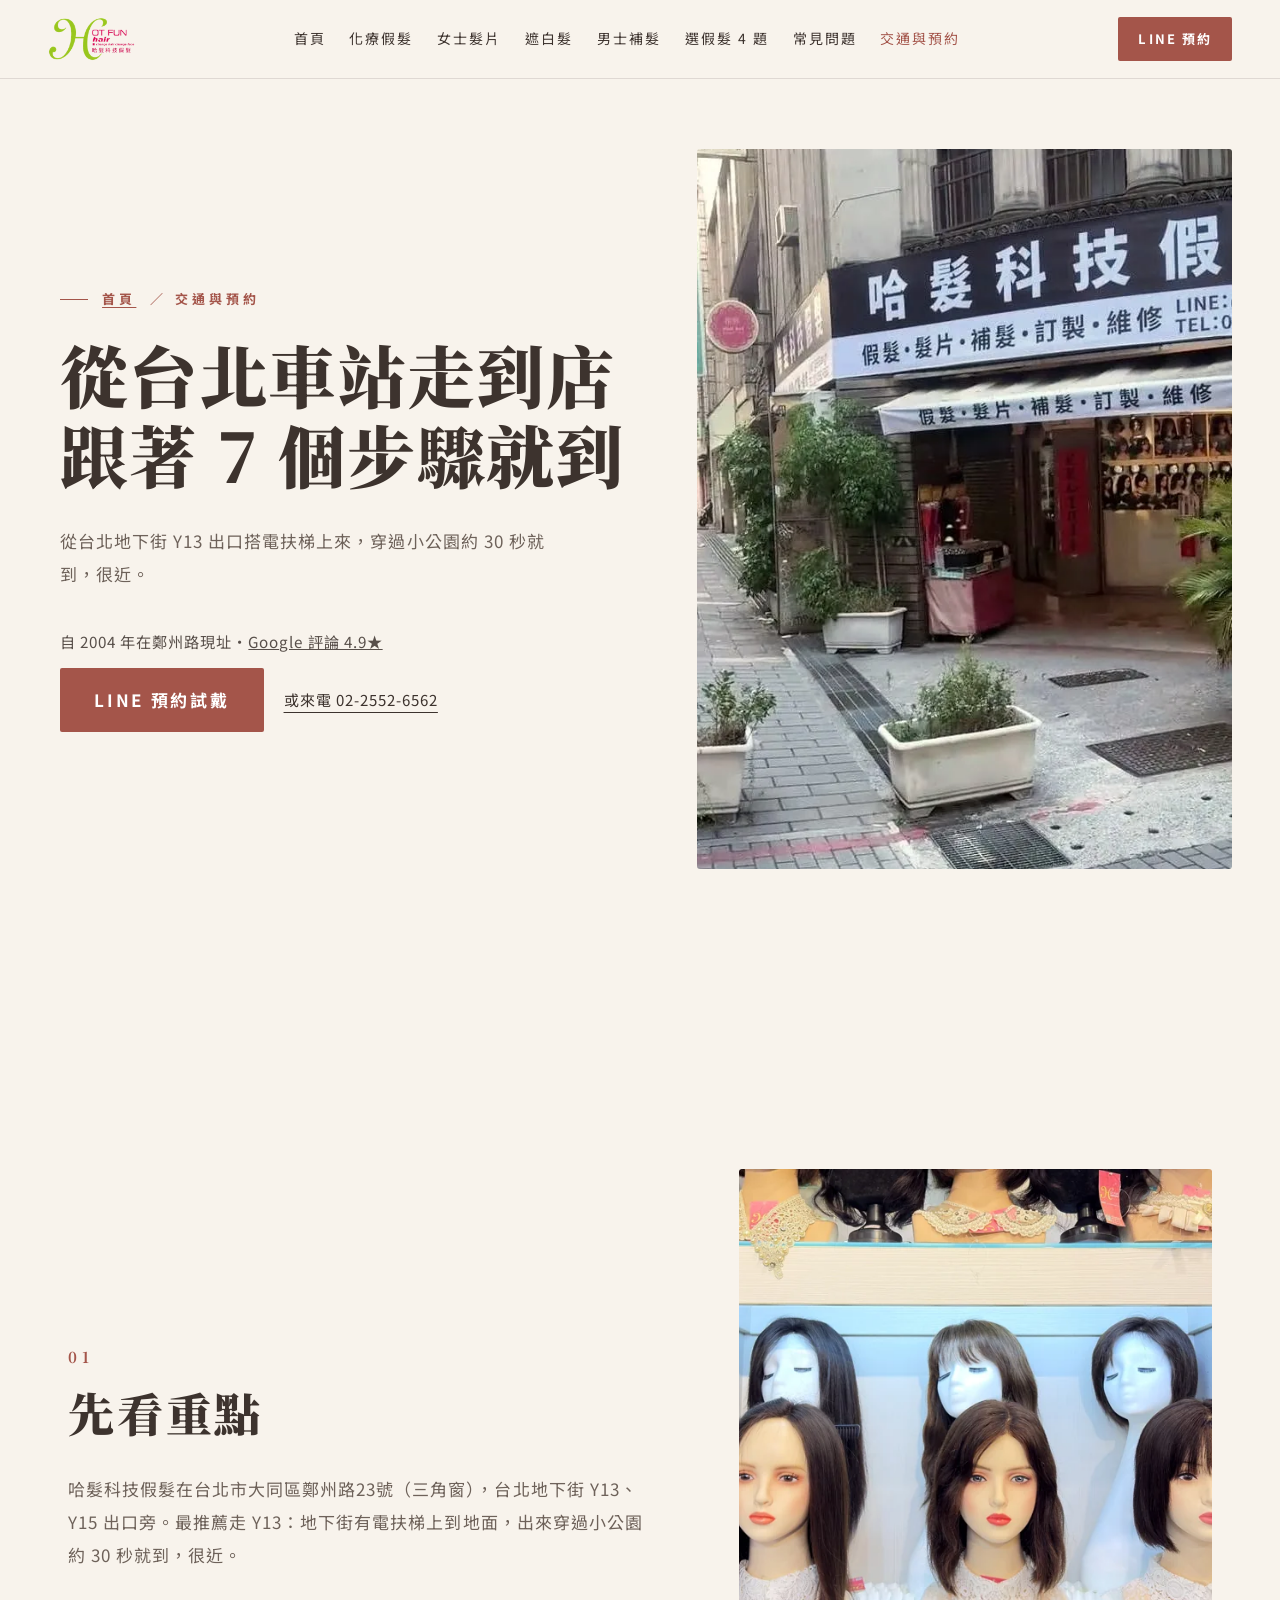
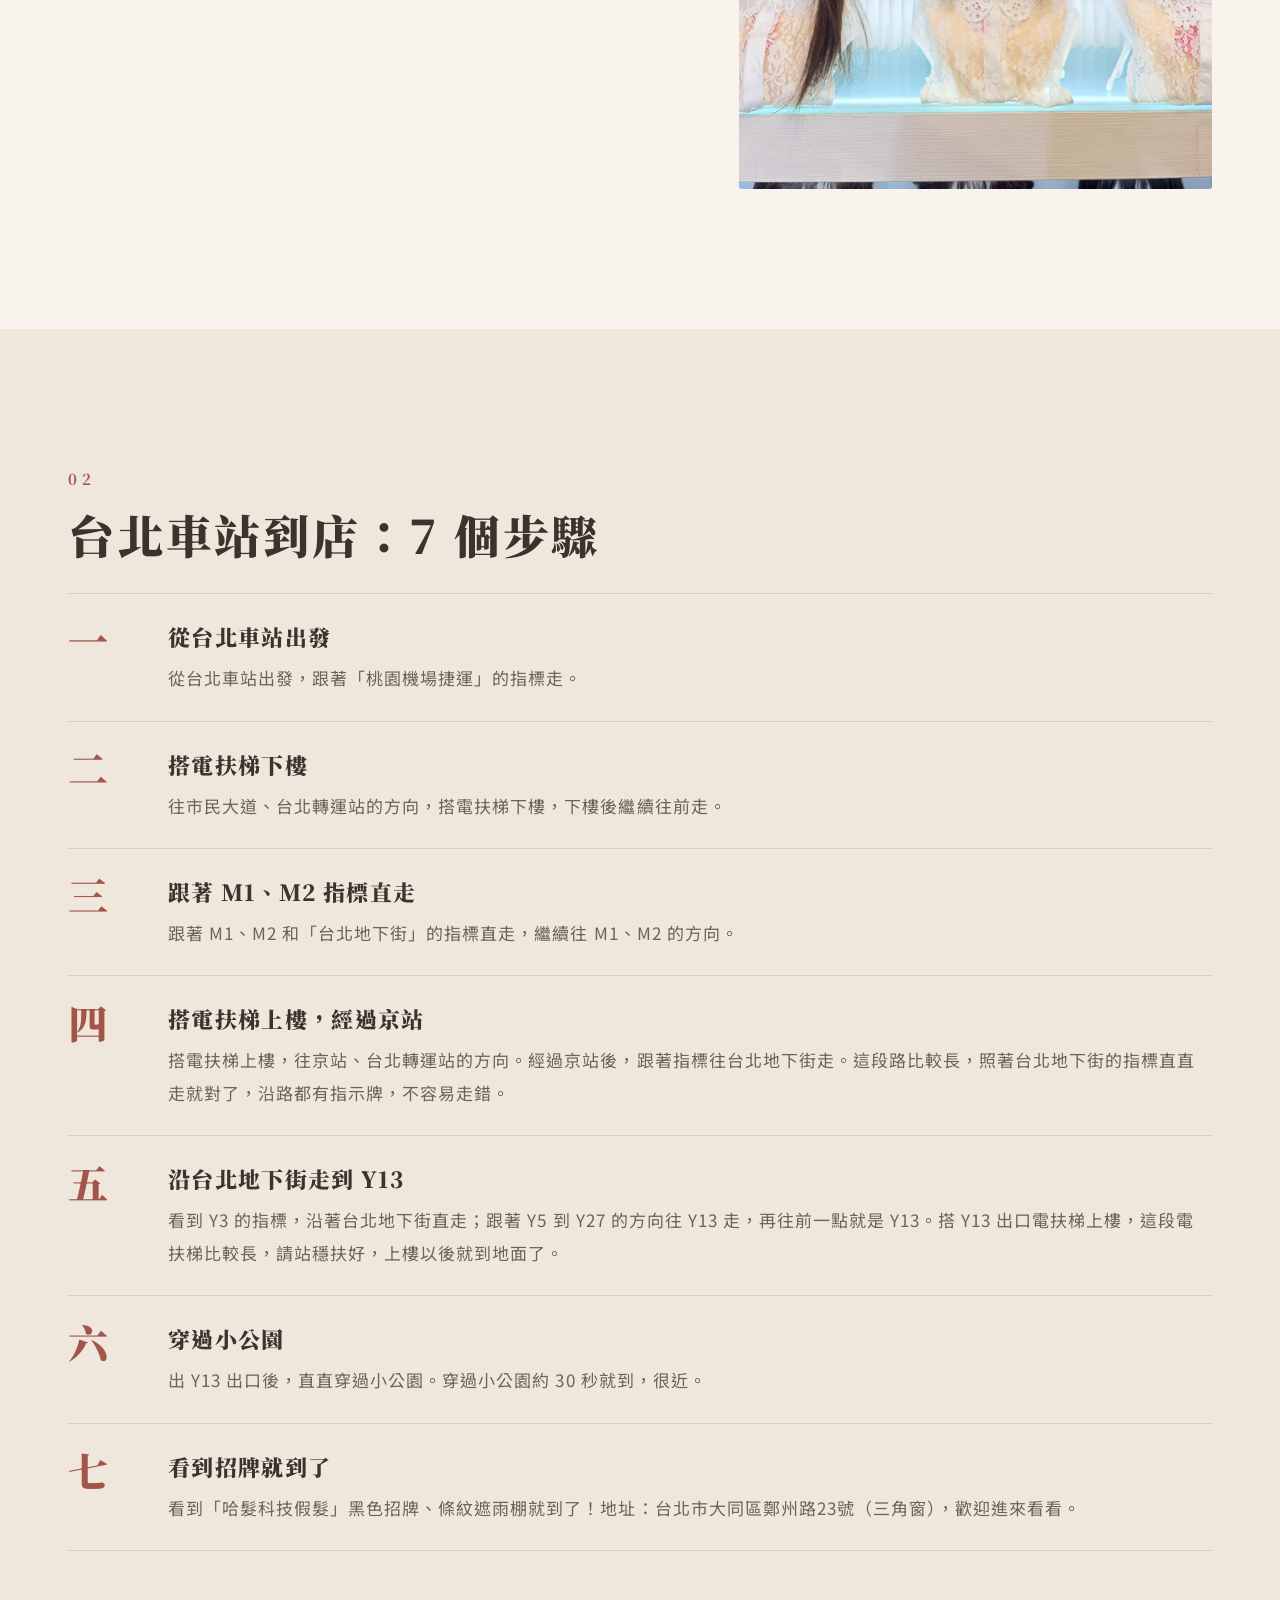
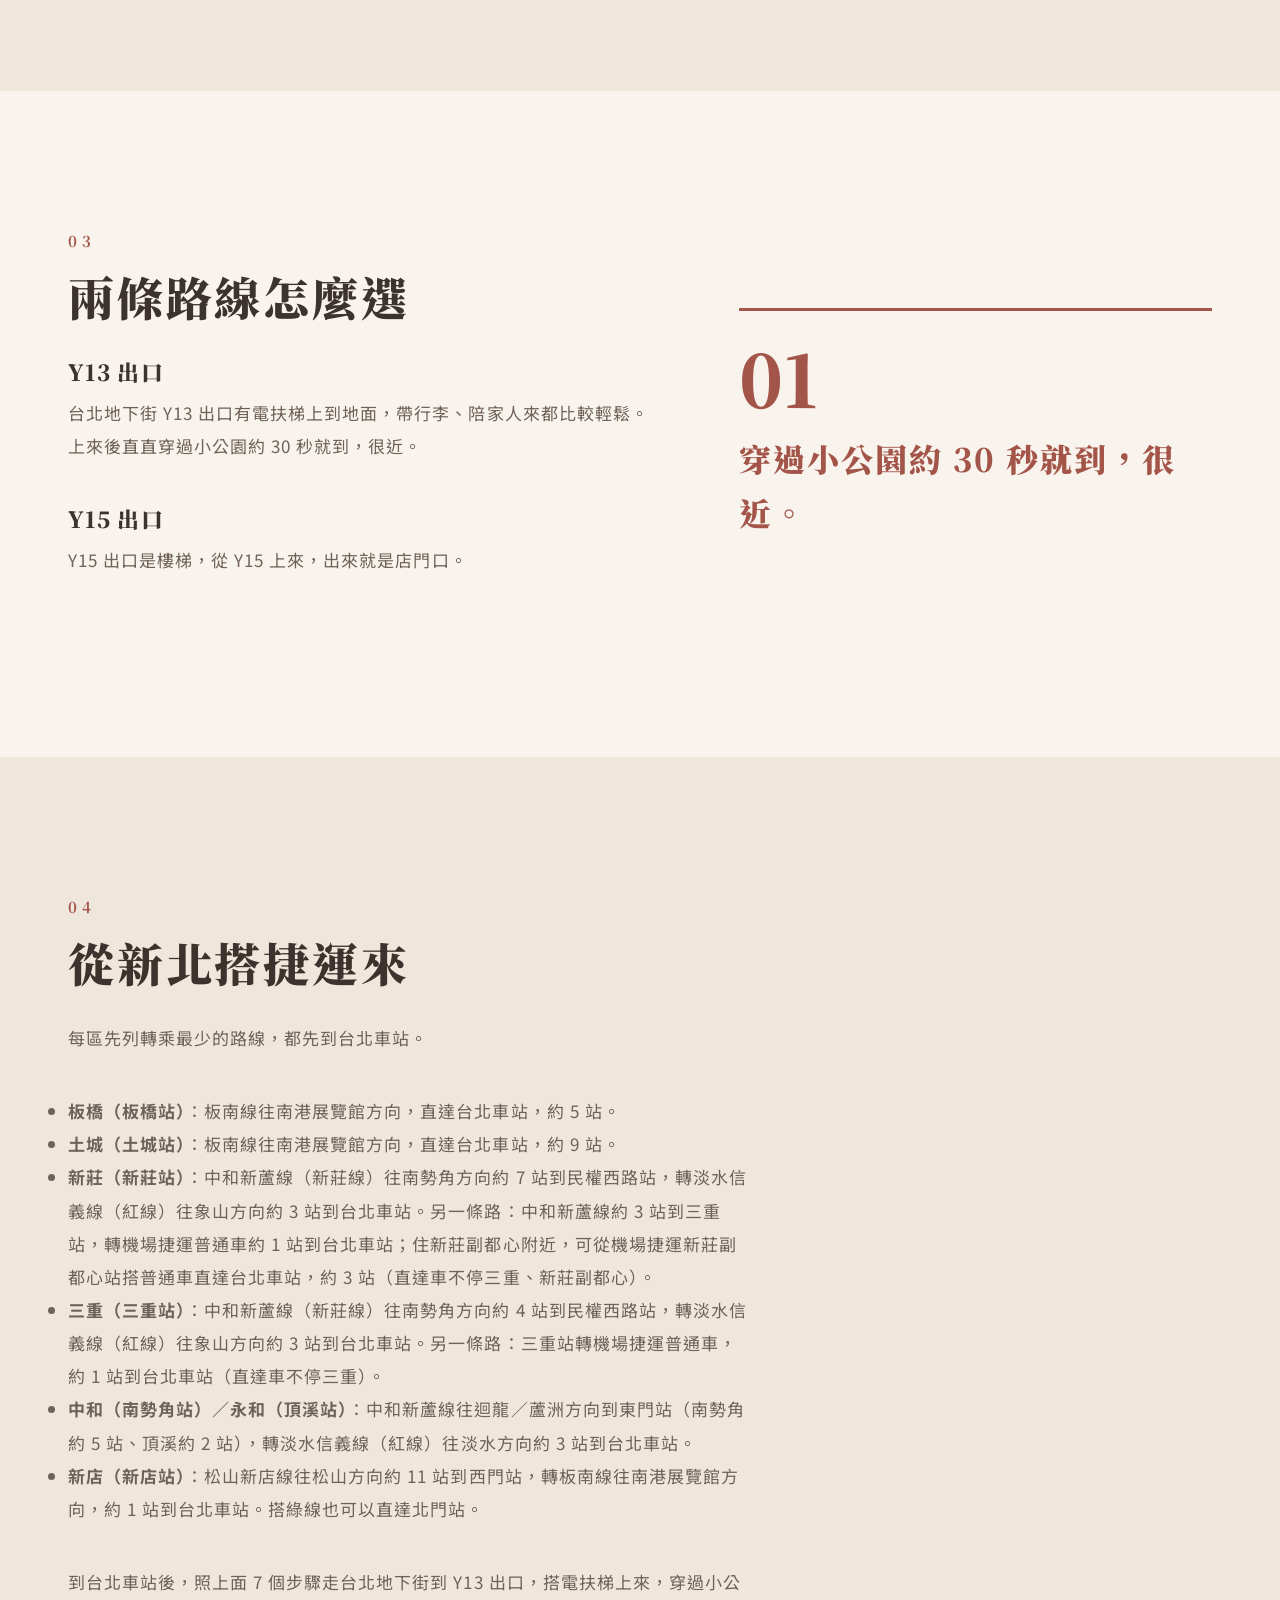
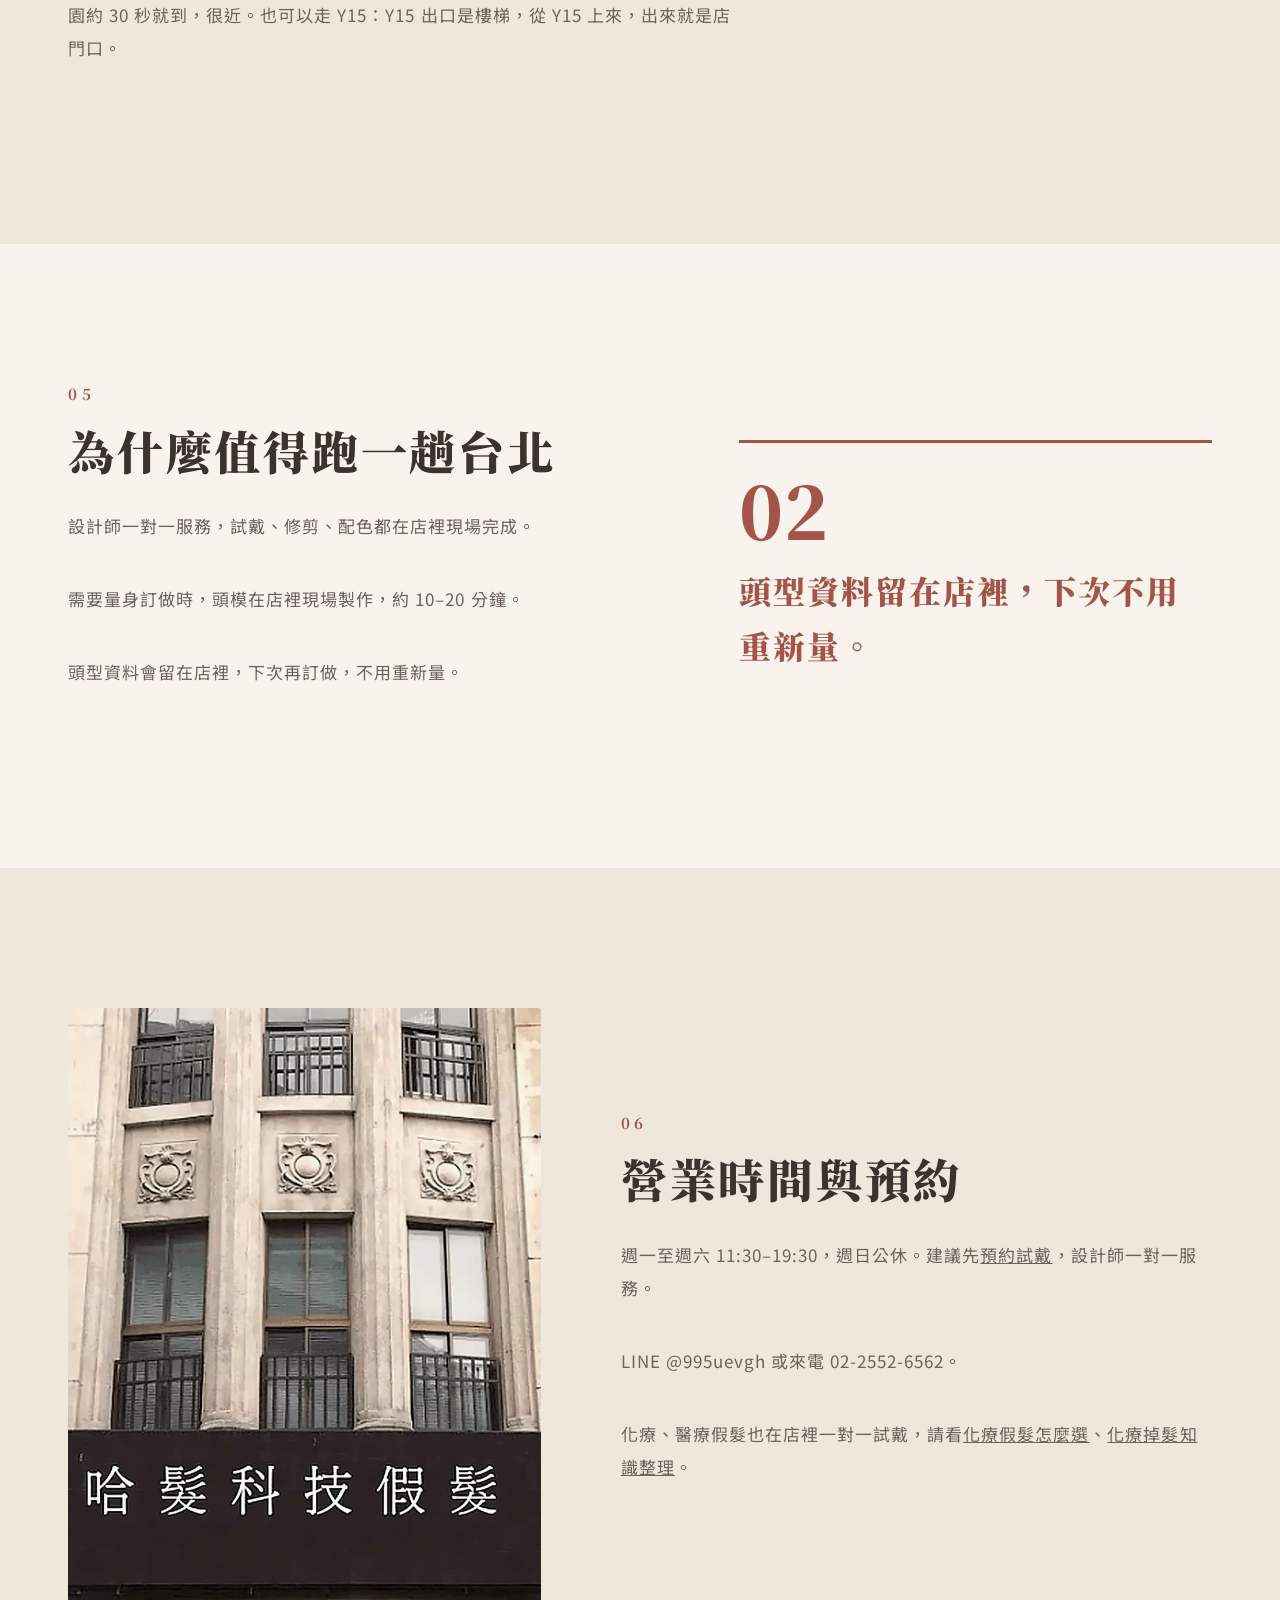
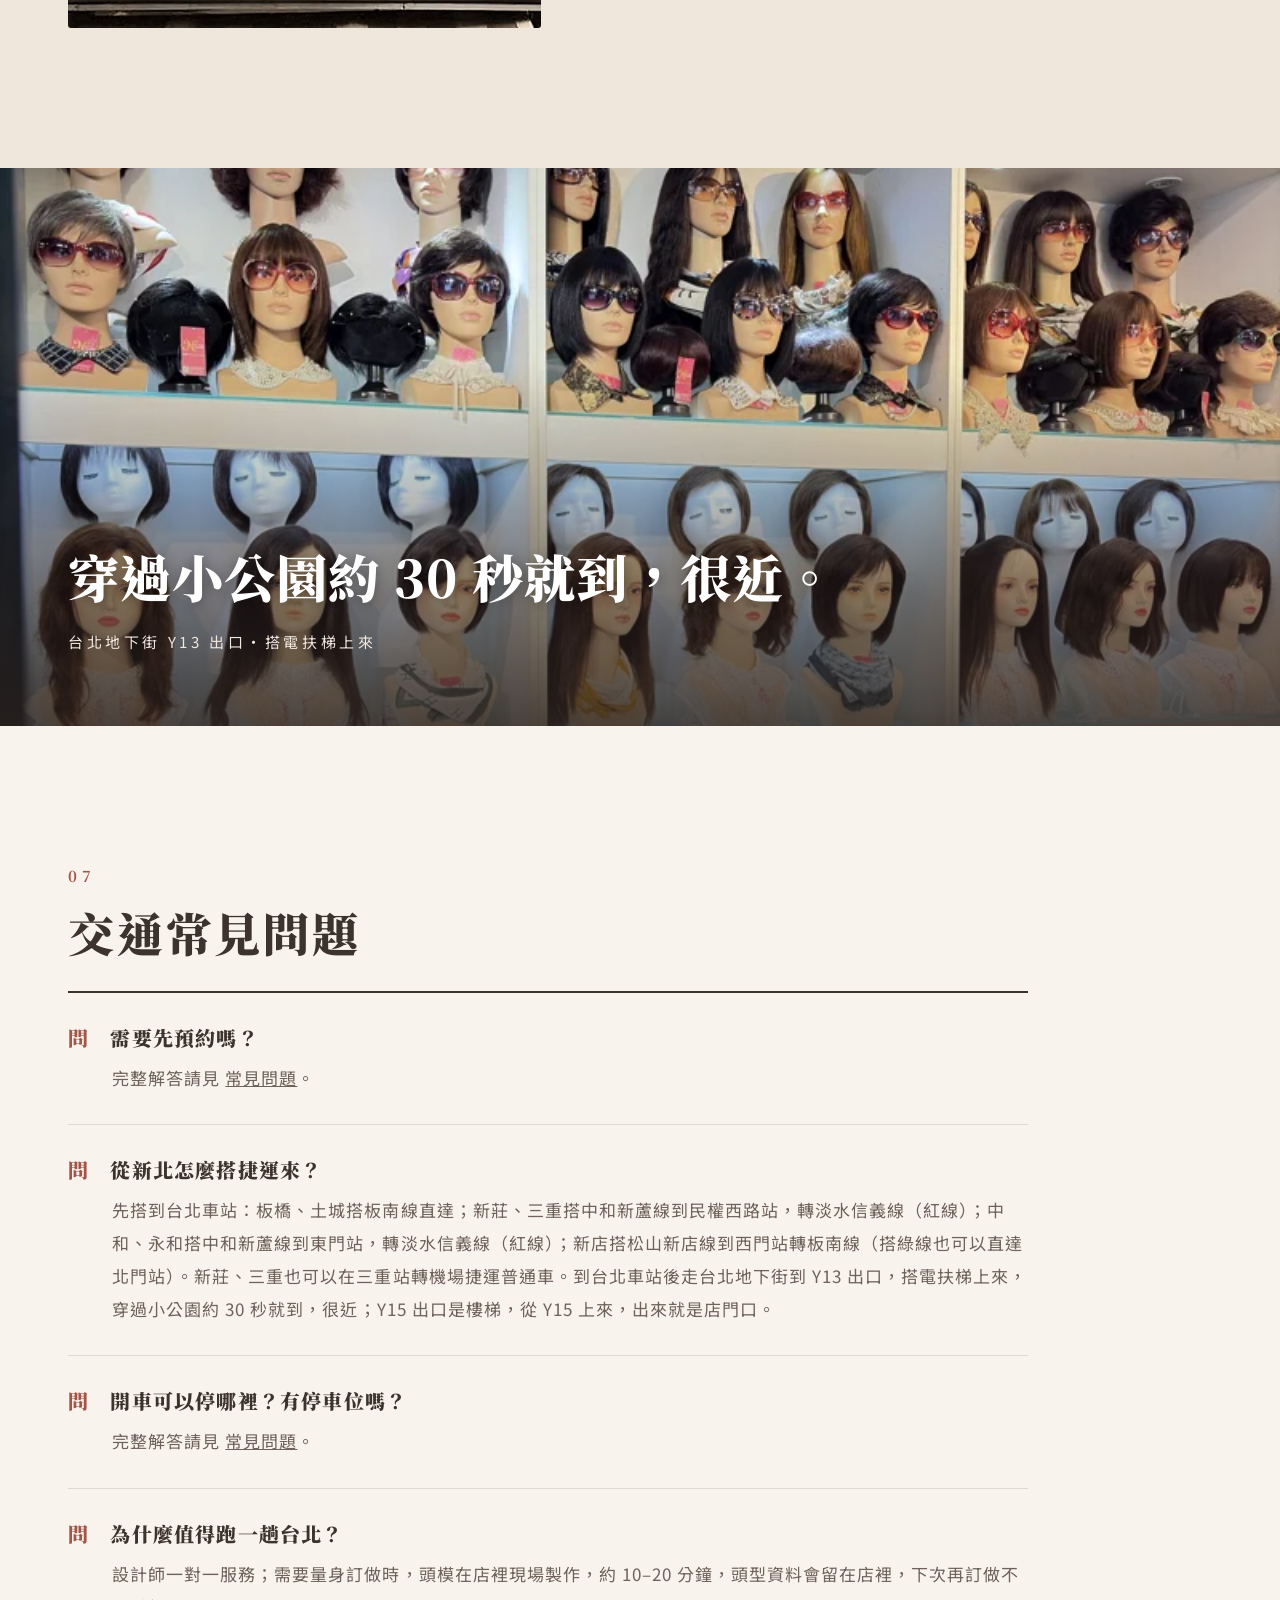
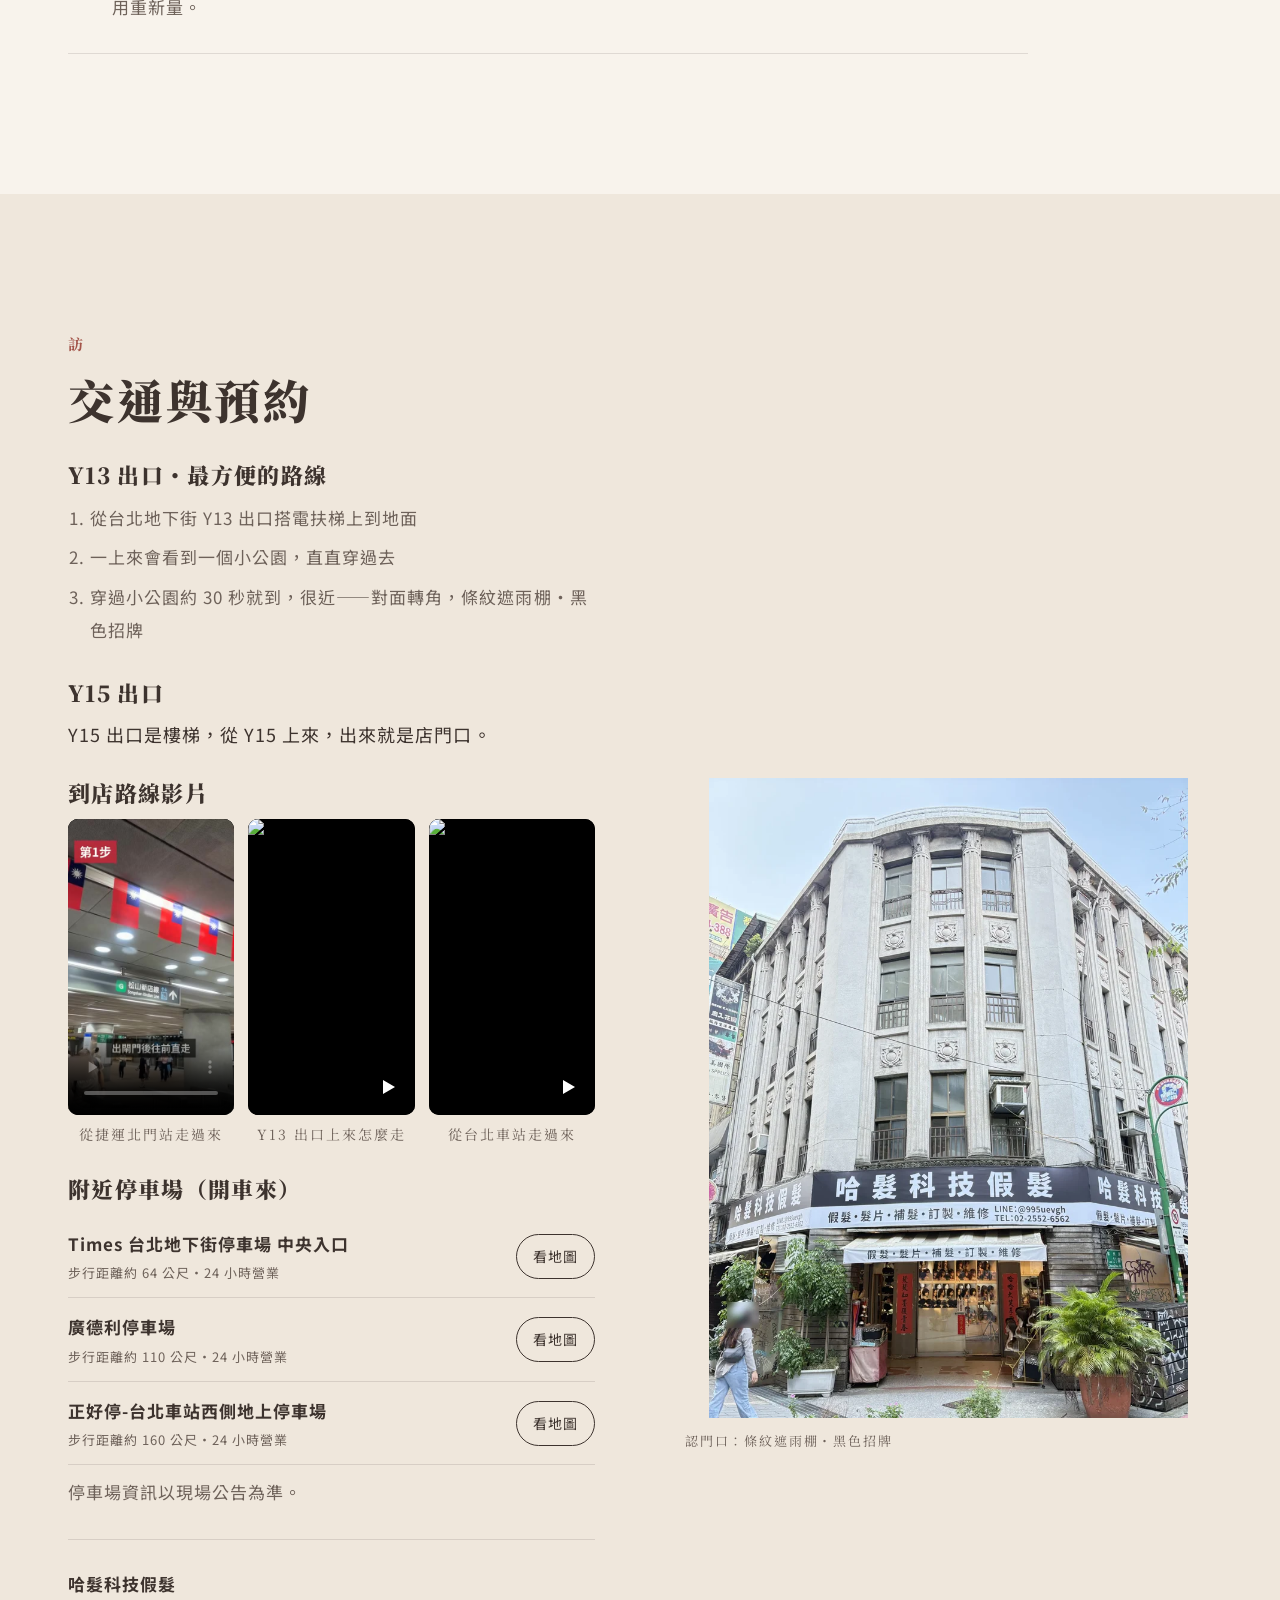
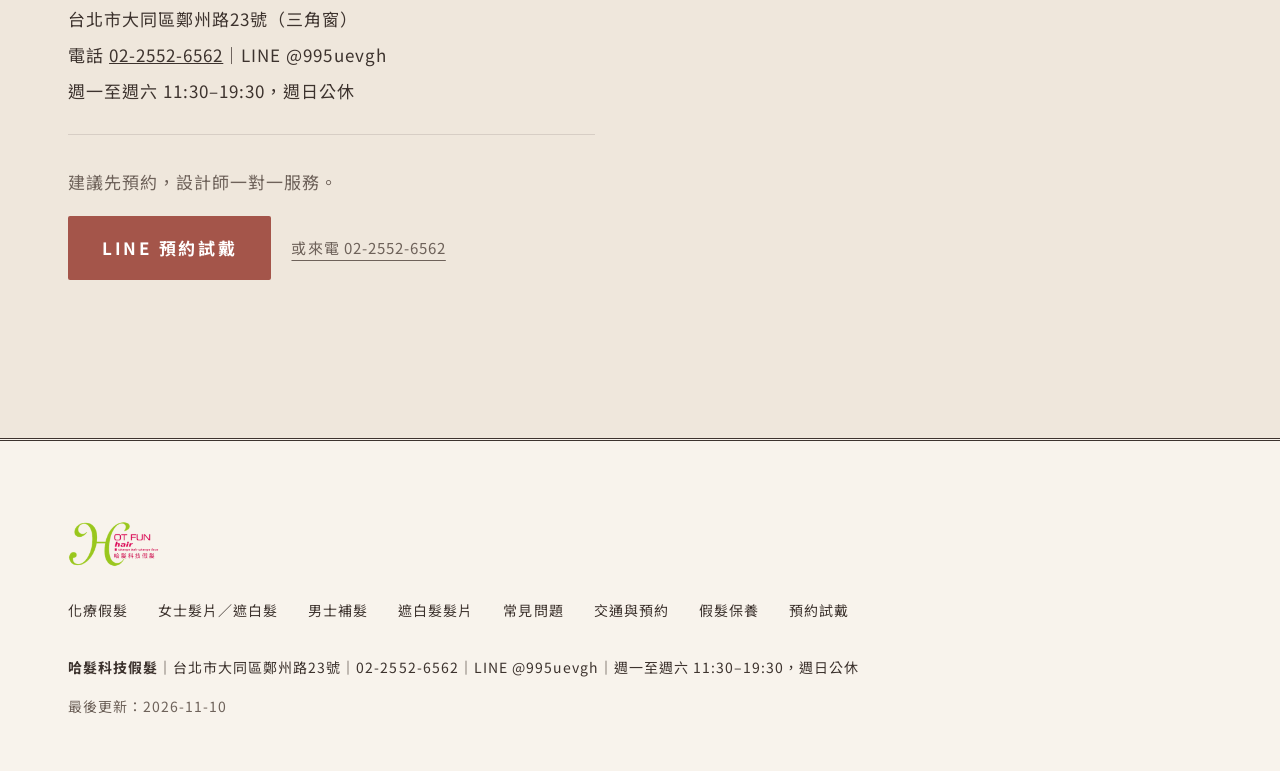
==== commit 6ba4bf77: "Preview x-petra 1-4: health refs, Justin Person schema, new Q&As + FAQPage, which-wig nav, home date" ====
--- a/access/index.html
+++ b/access/index.html
@@ -1,6 +1,6 @@
 <!DOCTYPE html><html lang="zh-Hant-TW"><head><script async src="https://www.googletagmanager.com/gtag/js?id=G-0ZXGL8J3J7"></script>
-<script>window.dataLayer=window.dataLayer||[];function gtag(){dataLayer.push(arguments);}gtag('js',new Date());gtag('config','G-0ZXGL8J3J7');</script><script src="/ga4-clicks.js" defer></script><meta charset="utf-8"><meta name="viewport" content="width=device-width, initial-scale=1"><title>交通與預約｜從台北車站走到店 7 個步驟｜哈髮科技假髮</title><meta name="description" content="從台北車站走台北地下街到 Y13 出口，搭電扶梯上來，穿過小公園約 30 秒就到哈髮科技假髮（捷運北門站旁）。店在台北市大同區鄭州路23號，建議先用 LINE 或電話預約；週一至週六 11:30–19:30，週日公休。"><link rel="canonical" href="https://www.hotfunhair.com/access/">
+<script>window.dataLayer=window.dataLayer||[];function gtag(){dataLayer.push(arguments);}gtag('js',new Date());gtag('config','G-0ZXGL8J3J7');</script><script>gtag('config','AW-10937277015');</script><script src="/ga4-clicks.js" defer></script><script src="/ads-line.js" defer></script><meta charset="utf-8"><meta name="viewport" content="width=device-width, initial-scale=1"><title>交通與預約｜從台北車站走到店 7 個步驟｜哈髮科技假髮</title><meta name="description" content="從台北車站走台北地下街到 Y13 出口，搭電扶梯上來，穿過小公園約 30 秒就到哈髮科技假髮（捷運北門站旁）。店在台北市大同區鄭州路23號，建議先用 LINE 或電話預約；週一至週六 11:30–19:30，週日公休。"><link rel="canonical" href="https://www.hotfunhair.com/access/">
 <meta property="og:title" content="交通與預約｜從台北車站走到店 7 個步驟｜哈髮科技假髮"><meta property="og:description" content="從台北車站走台北地下街到 Y13 出口，搭電扶梯上來，穿過小公園約 30 秒就到哈髮科技假髮（捷運北門站旁）。店在台北市大同區鄭州路23號，建議先用 LINE 或電話預約；週一至週六 11:30–19:30，週日公休。"><meta property="og:type" content="website"><meta property="og:url" content="https://www.hotfunhair.com/access/">
-<link rel="preconnect" href="https://fonts.googleapis.com"><link rel="preconnect" href="https://fonts.gstatic.com" crossorigin><link rel="preload" as="style" href="https://fonts.googleapis.com/css2?family=Noto+Sans+TC:wght@400;500;700&family=Noto+Serif+TC:wght@400;700;900&display=swap" onload="this.onload=null;this.rel='stylesheet'"><noscript><link rel="stylesheet" href="https://fonts.googleapis.com/css2?family=Noto+Sans+TC:wght@400;500;700&family=Noto+Serif+TC:wght@400;700;900&display=swap"></noscript><link rel="stylesheet" href="../s8.css?v=r31"><script type="application/ld+json">{"@context": "https://schema.org", "@graph": [{"@type": ["HairSalon", "Store"], "@id": "https://www.hotfunhair.com/#store", "name": "哈髮科技假髮", "url": "https://www.hotfunhair.com/", "telephone": "+886-2-2552-6562", "image": "https://www.hotfunhair.com/img/store.jpg", "address": {"@type": "PostalAddress", "streetAddress": "鄭州路23號", "addressLocality": "大同區", "addressRegion": "台北市", "postalCode": "103", "addressCountry": "TW"}, "openingHoursSpecification": [{"@type": "OpeningHoursSpecification", "dayOfWeek": ["Monday", "Tuesday", "Wednesday", "Thursday", "Friday", "Saturday"], "opens": "11:30", "closes": "19:30"}], "sameAs": ["https://line.me/R/ti/p/@995uevgh", "https://www.facebook.com/hotfun.hair", "https://www.instagram.com/wang570617/", "https://www.threads.com/@wang570617", "https://www.tiktok.com/@hotfunhair", "https://www.youtube.com/channel/UCxOPaOjKT2M_qvZ90_0xKdw"], "description": "台北後站・捷運北門站旁的假髮專門店：化療後／醫療用假髮、男士補髮、女士增髮與髮片，設計師一對一試戴。", "geo": {"@type": "GeoCoordinates", "latitude": 25.0489, "longitude": 121.5127}, "hasMap": "https://www.google.com/maps/search/?api=1&query=%E5%93%88%E9%AB%AE%E7%A7%91%E6%8A%80%E5%81%87%E9%AB%AE+%E9%84%AD%E5%B7%9E%E8%B7%AF23%E8%99%9F", "logo": "https://www.hotfunhair.com/img/logo.png", "foundingDate": "2004"}, {"@type": "FAQPage", "mainEntity": [{"@type": "Question", "name": "從新北怎麼搭捷運來？", "acceptedAnswer": {"@type": "Answer", "text": "先搭到台北車站：板橋、土城搭板南線直達；新莊、三重搭中和新蘆線到民權西路站，轉淡水信義線（紅線）；中和、永和搭中和新蘆線到東門站，轉淡水信義線（紅線）；新店搭松山新店線到西門站轉板南線（搭綠線也可以直達北門站）。新莊、三重也可以在三重站轉機場捷運普通車。到台北車站後走台北地下街到 Y13 出口，搭電扶梯上來，穿過小公園約 30 秒就到，很近；Y15 出口是樓梯，從 Y15 上來，出來就是店門口。"}}, {"@type": "Question", "name": "為什麼值得跑一趟台北？", "acceptedAnswer": {"@type": "Answer", "text": "設計師一對一服務；需要量身訂做時，頭模在店裡現場製作，約 10–20 分鐘，頭型資料會留在店裡，下次再訂做不用重新量。"}}]}, {"@type": "HowTo", "name": "從台北車站走到哈髮科技假髮", "description": "從台北車站經台北地下街 Y13 出口，步行到台北市大同區鄭州路23號的哈髮科技假髮。", "step": [{"@type": "HowToStep", "position": 1, "name": "從台北車站出發", "text": "從台北車站出發，跟著「桃園機場捷運」的指標走。", "url": "https://www.hotfunhair.com/access/#step-1"}, {"@type": "HowToStep", "position": 2, "name": "搭電扶梯下樓", "text": "往市民大道、台北轉運站的方向，搭電扶梯下樓，下樓後繼續往前走。", "url": "https://www.hotfunhair.com/access/#step-2"}, {"@type": "HowToStep", "position": 3, "name": "跟著 M1、M2 指標直走", "text": "跟著 M1、M2 和「台北地下街」的指標直走，繼續往 M1、M2 的方向。", "url": "https://www.hotfunhair.com/access/#step-3"}, {"@type": "HowToStep", "position": 4, "name": "搭電扶梯上樓，經過京站", "text": "搭電扶梯上樓，往京站、台北轉運站的方向。經過京站後，跟著指標往台北地下街走。這段路比較長，照著台北地下街的指標直直走就對了，沿路都有指示牌，不容易走錯。", "url": "https://www.hotfunhair.com/access/#step-4"}, {"@type": "HowToStep", "position": 5, "name": "沿台北地下街走到 Y13", "text": "看到 Y3 的指標，沿著台北地下街直走；跟著 Y5 到 Y27 的方向往 Y13 走，再往前一點就是 Y13。搭 Y13 出口電扶梯上樓，這段電扶梯比較長，請站穩扶好，上樓以後就到地面了。", "url": "https://www.hotfunhair.com/access/#step-5"}, {"@type": "HowToStep", "position": 6, "name": "穿過小公園", "text": "出 Y13 出口後，直直穿過小公園。穿過小公園約 30 秒就到，很近。", "url": "https://www.hotfunhair.com/access/#step-6"}, {"@type": "HowToStep", "position": 7, "name": "看到招牌就到了", "text": "看到「哈髮科技假髮」黑色招牌、條紋遮雨棚就到了！地址：台北市大同區鄭州路23號（三角窗），歡迎進來看看。", "url": "https://www.hotfunhair.com/access/#step-7"}]}, {"@type": "BreadcrumbList", "itemListElement": [{"@type": "ListItem", "position": 1, "name": "首頁", "item": "https://www.hotfunhair.com/"}, {"@type": "ListItem", "position": 2, "name": "交通與預約", "item": "https://www.hotfunhair.com/access/"}]}]}</script><meta property="og:image" content="https://www.hotfunhair.com/img/storefront.jpg"><meta property="og:locale" content="zh_TW"><meta property="og:site_name" content="哈髮科技假髮"><meta name="twitter:card" content="summary_large_image"><meta name="twitter:title" content="交通與預約｜從台北車站走到店 7 個步驟｜哈髮科技假髮"><meta name="twitter:description" content="從台北車站走台北地下街到 Y13 出口，搭電扶梯上來，穿過小公園約 30 秒就到哈髮科技假髮（捷運北門站旁）。店在台北市大同區鄭州路23號，建議先用 LINE 或電話預約；週一至週六 11:30–19:30，週日公休。"><meta name="twitter:image" content="https://www.hotfunhair.com/img/storefront.jpg"><link rel="icon" href="/img/logo.png"><script type="application/ld+json">{"@context": "https://schema.org", "@type": "WebPage", "url": "https://www.hotfunhair.com/access/", "inLanguage": "zh-Hant-TW", "dateModified": "2026-11-10"}</script></head><body class="s7"><header class="top"><div class="w"><a class="logo" href="../"><img src="../img/logo-300.webp" alt="哈髮科技假髮 HOT FUN hair" width="150" height="75"></a><nav id="mainnav" aria-label="主選單"><ul><li><a href="../">首頁</a></li><li><a href="../medical/">化療假髮</a></li><li><a href="../women/">女士髮片</a></li><li><a href="../grey-hair/">遮白髮</a></li><li><a href="../men/">男士補髮</a></li><li><a href="../faq/">常見問題</a></li><li><a href="../access/" aria-current=page>交通與預約</a></li></ul></nav><button type="button" class="mnav-b" aria-expanded="false" aria-controls="mainnav" aria-label="選單"><span class="mnav-i" aria-hidden="true"></span><span class="mnav-t">選單</span></button><a class="btn pk sm" href="https://line.me/R/ti/p/@995uevgh">LINE 預約</a></div></header><main><section class="hero mh"><div class="w"><p class="kick"><a href="../" style="color:inherit;text-decoration:underline;text-underline-offset:3px">首頁</a> ／ 交通與預約</p><h1>從台北車站走到店<br>跟著 7 個步驟就到</h1><p class="lede">從台北地下街 Y13 出口搭電扶梯上來，穿過小公園約 30 秒就到，很近。</p><p class="trust">自 2004 年在鄭州路現址・<a href="https://www.google.com/maps/search/?api=1&query=%E5%93%88%E9%AB%AE%E7%A7%91%E6%8A%80%E5%81%87%E9%AB%AE+%E9%84%AD%E5%B7%9E%E8%B7%AF23%E8%99%9F" rel="noopener">Google 評論 4.9★</a></p><p class="btns"><a class="btn pk" href="https://line.me/R/ti/p/@995uevgh">LINE 預約試戴</a><a class="tl" href="tel:+886225526562">或來電 02-2552-6562</a></p></div><img fetchpriority="high" class="hero-img" src="../img/storefront.webp" srcset="../img/storefront.webp 603w" sizes="(max-width:767px) 100vw, 50vw" alt="哈髮科技假髮 店門口：鄭州路23號三角窗，條紋遮雨棚與黑色招牌" width="1080" height="1440"></section><section class="s"><div class="w side"><div class="sidemain"><h2>先看重點</h2><p class="lim">哈髮科技假髮在台北市大同區鄭州路23號（三角窗），台北地下街 Y13、Y15 出口旁。最推薦走 Y13：地下街有電扶梯上到地面，出來穿過小公園約 30 秒就到，很近。</p></div><aside class="side-ph"><img width="1400" height="1268" src="../img/g-d1027-a.webp" srcset="../img/g-d1027-a-800.webp 800w, ../img/g-d1027-a.webp 1400w" sizes="(max-width:767px) 100vw, 50vw" alt="店內櫃位：假人頭上的短髮與中長髮假髮" loading="lazy"></aside></div></section><section class="s alt"><div class="w"><h2>台北車站到店：7 個步驟</h2><ol class="num"><li id="step-1"><span>一</span><h3>從台北車站出發</h3><p>從台北車站出發，跟著「桃園機場捷運」的指標走。</p></li><li id="step-2"><span>二</span><h3>搭電扶梯下樓</h3><p>往市民大道、台北轉運站的方向，搭電扶梯下樓，下樓後繼續往前走。</p></li><li id="step-3"><span>三</span><h3>跟著 M1、M2 指標直走</h3><p>跟著 M1、M2 和「台北地下街」的指標直走，繼續往 M1、M2 的方向。</p></li><li id="step-4"><span>四</span><h3>搭電扶梯上樓，經過京站</h3><p>搭電扶梯上樓，往京站、台北轉運站的方向。經過京站後，跟著指標往台北地下街走。這段路比較長，照著台北地下街的指標直直走就對了，沿路都有指示牌，不容易走錯。</p></li><li id="step-5"><span>五</span><h3>沿台北地下街走到 Y13</h3><p>看到 Y3 的指標，沿著台北地下街直走；跟著 Y5 到 Y27 的方向往 Y13 走，再往前一點就是 Y13。搭 Y13 出口電扶梯上樓，這段電扶梯比較長，請站穩扶好，上樓以後就到地面了。</p></li><li id="step-6"><span>六</span><h3>穿過小公園</h3><p>出 Y13 出口後，直直穿過小公園。穿過小公園約 30 秒就到，很近。</p></li><li id="step-7"><span>七</span><h3>看到招牌就到了</h3><p>看到「哈髮科技假髮」黑色招牌、條紋遮雨棚就到了！地址：台北市大同區鄭州路23號（三角窗），歡迎進來看看。</p></li></ol></div></section><section class="s"><div class="w side"><div class="sidemain"><h2>兩條路線怎麼選</h2><h3>Y13 出口</h3><p class="lim">台北地下街 Y13 出口有電扶梯上到地面，帶行李、陪家人來都比較輕鬆。上來後直直穿過小公園約 30 秒就到，很近。</p><h3>Y15 出口</h3><p class="lim">Y15 出口是樓梯，從 Y15 上來，出來就是店門口。</p></div><aside class="side-q"><span>01</span><p>穿過小公園約 30 秒就到，很近。</p></aside></div></section><section class="s alt"><div class="w"><h2>從新北搭捷運來</h2><p class="lim">每區先列轉乘最少的路線，都先到台北車站。</p><ul class="lim"><li><b>板橋（板橋站）</b>：板南線往南港展覽館方向，直達台北車站，約 5 站。</li><li><b>土城（土城站）</b>：板南線往南港展覽館方向，直達台北車站，約 9 站。</li><li><b>新莊（新莊站）</b>：中和新蘆線（新莊線）往南勢角方向約 7 站到民權西路站，轉淡水信義線（紅線）往象山方向約 3 站到台北車站。另一條路：中和新蘆線約 3 站到三重站，轉機場捷運普通車約 1 站到台北車站；住新莊副都心附近，可從機場捷運新莊副都心站搭普通車直達台北車站，約 3 站（直達車不停三重、新莊副都心）。</li><li><b>三重（三重站）</b>：中和新蘆線（新莊線）往南勢角方向約 4 站到民權西路站，轉淡水信義線（紅線）往象山方向約 3 站到台北車站。另一條路：三重站轉機場捷運普通車，約 1 站到台北車站（直達車不停三重）。</li><li><b>中和（南勢角站）／永和（頂溪站）</b>：中和新蘆線往迴龍／蘆洲方向到東門站（南勢角約 5 站、頂溪約 2 站），轉淡水信義線（紅線）往淡水方向約 3 站到台北車站。</li><li><b>新店（新店站）</b>：松山新店線往松山方向約 11 站到西門站，轉板南線往南港展覽館方向，約 1 站到台北車站。搭綠線也可以直達北門站。</li></ul><p class="lim">到台北車站後，照上面 7 個步驟走台北地下街到 Y13 出口，搭電扶梯上來，穿過小公園約 30 秒就到，很近。也可以走 Y15：Y15 出口是樓梯，從 Y15 上來，出來就是店門口。</p></div></section><section class="s"><div class="w side"><div class="sidemain"><h2>為什麼值得跑一趟台北</h2><p class="lim">設計師一對一服務，試戴、修剪、配色都在店裡現場完成。</p><p class="lim">需要量身訂做時，頭模在店裡現場製作，約 10–20 分鐘。</p><p class="lim">頭型資料會留在店裡，下次再訂做，不用重新量。</p></div><aside class="side-q"><span>02</span><p>頭型資料留在店裡，下次不用重新量。</p></aside></div></section><section class="s alt"><div class="w side"><div class="sidemain"><h2>營業時間與預約</h2><p class="lim">週一至週六 11:30–19:30，週日公休。建議先<a href="../try-on/">預約試戴</a>，設計師一對一服務。</p><p class="lim">LINE @995uevgh 或來電 02-2552-6562。</p><p class="lim">化療、醫療假髮也在店裡一對一試戴，請看<a href="../medical/">化療假髮怎麼選</a>、<a href="../chemo-wig-subsidy/">化療掉髮知識整理</a>。</p></div><aside class="side-ph"><img width="1080" height="1350" src="../img/portrait-building-facade.webp" srcset="../img/portrait-building-facade-800.webp 800w, ../img/portrait-building-facade.webp 1080w" sizes="(max-width:767px) 100vw, 50vw" alt="哈髮科技假髮所在的石造老建築與招牌" loading="lazy"></aside></div></section><section class="band" aria-label="店內實景"><img width="1080" height="669" src="../img/band-wall.webp" srcset="../img/band-wall-800.webp 800w, ../img/band-wall.webp 1080w" sizes="(max-width:767px) 100vw, 50vw" alt="店內實景：假髮與髮片展示" loading="lazy"><div class="w"><q>穿過小公園約 30 秒就到，很近。</q><small>台北地下街 Y13 出口・搭電扶梯上來</small></div></section><section class="s" id="qa"><div class="w"><h2>交通常見問題</h2><div class="qa"><details open><summary><h3>需要先預約嗎？</h3></summary><p>完整解答請見 <a href="../faq/">常見問題</a>。</p></details><details open><summary><h3>從新北怎麼搭捷運來？</h3></summary><p>先搭到台北車站：板橋、土城搭板南線直達；新莊、三重搭中和新蘆線到民權西路站，轉淡水信義線（紅線）；中和、永和搭中和新蘆線到東門站，轉淡水信義線（紅線）；新店搭松山新店線到西門站轉板南線（搭綠線也可以直達北門站）。新莊、三重也可以在三重站轉機場捷運普通車。到台北車站後走台北地下街到 Y13 出口，搭電扶梯上來，穿過小公園約 30 秒就到，很近；Y15 出口是樓梯，從 Y15 上來，出來就是店門口。</p></details><details open><summary><h3>開車可以停哪裡？有停車位嗎？</h3></summary><p>完整解答請見 <a href="../faq/">常見問題</a>。</p></details><details open><summary><h3>為什麼值得跑一趟台北？</h3></summary><p>設計師一對一服務；需要量身訂做時，頭模在店裡現場製作，約 10–20 分鐘，頭型資料會留在店裡，下次再訂做不用重新量。</p></details></div></div></section></main><section class="s alt" id="visit"><div class="w split"><div class="txt"><h2>交通與預約</h2><h3>Y13 出口・最方便的路線</h3><ol class="route"><li>從台北地下街 Y13 出口搭電扶梯上到地面</li><li>一上來會看到一個小公園，直直穿過去</li><li>穿過小公園約 30 秒就到，很近——對面轉角，條紋遮雨棚・黑色招牌</li></ol><h3>Y15 出口</h3><p class="note">Y15 出口是樓梯，從 Y15 上來，出來就是店門口。</p>
+<link rel="preconnect" href="https://fonts.googleapis.com"><link rel="preconnect" href="https://fonts.gstatic.com" crossorigin><link rel="preload" as="style" href="https://fonts.googleapis.com/css2?family=Noto+Sans+TC:wght@400;500;700&family=Noto+Serif+TC:wght@400;700;900&display=swap" onload="this.onload=null;this.rel='stylesheet'"><noscript><link rel="stylesheet" href="https://fonts.googleapis.com/css2?family=Noto+Sans+TC:wght@400;500;700&family=Noto+Serif+TC:wght@400;700;900&display=swap"></noscript><link rel="stylesheet" href="../s8.css?v=r31"><script type="application/ld+json">{"@context": "https://schema.org", "@graph": [{"@type": ["HairSalon", "Store"], "@id": "https://www.hotfunhair.com/#store", "name": "哈髮科技假髮", "url": "https://www.hotfunhair.com/", "telephone": "+886-2-2552-6562", "image": "https://www.hotfunhair.com/img/store.jpg", "address": {"@type": "PostalAddress", "streetAddress": "鄭州路23號", "addressLocality": "大同區", "addressRegion": "台北市", "postalCode": "103", "addressCountry": "TW"}, "openingHoursSpecification": [{"@type": "OpeningHoursSpecification", "dayOfWeek": ["Monday", "Tuesday", "Wednesday", "Thursday", "Friday", "Saturday"], "opens": "11:30", "closes": "19:30"}], "sameAs": ["https://line.me/R/ti/p/@995uevgh", "https://www.facebook.com/hotfun.hair", "https://www.instagram.com/wang570617/", "https://www.threads.com/@wang570617", "https://www.tiktok.com/@hotfunhair", "https://www.youtube.com/channel/UCxOPaOjKT2M_qvZ90_0xKdw"], "description": "台北後站・捷運北門站旁的假髮專門店：化療後／醫療用假髮、男士補髮、女士增髮與髮片，設計師一對一試戴。", "geo": {"@type": "GeoCoordinates", "latitude": 25.0489, "longitude": 121.5127}, "hasMap": "https://www.google.com/maps/search/?api=1&query=%E5%93%88%E9%AB%AE%E7%A7%91%E6%8A%80%E5%81%87%E9%AB%AE+%E9%84%AD%E5%B7%9E%E8%B7%AF23%E8%99%9F", "logo": "https://www.hotfunhair.com/img/logo.png", "foundingDate": "2004"}, {"@type": "FAQPage", "mainEntity": [{"@type": "Question", "name": "從新北怎麼搭捷運來？", "acceptedAnswer": {"@type": "Answer", "text": "先搭到台北車站：板橋、土城搭板南線直達；新莊、三重搭中和新蘆線到民權西路站，轉淡水信義線（紅線）；中和、永和搭中和新蘆線到東門站，轉淡水信義線（紅線）；新店搭松山新店線到西門站轉板南線（搭綠線也可以直達北門站）。新莊、三重也可以在三重站轉機場捷運普通車。到台北車站後走台北地下街到 Y13 出口，搭電扶梯上來，穿過小公園約 30 秒就到，很近；Y15 出口是樓梯，從 Y15 上來，出來就是店門口。"}}, {"@type": "Question", "name": "為什麼值得跑一趟台北？", "acceptedAnswer": {"@type": "Answer", "text": "設計師一對一服務；需要量身訂做時，頭模在店裡現場製作，約 10–20 分鐘，頭型資料會留在店裡，下次再訂做不用重新量。"}}]}, {"@type": "HowTo", "name": "從台北車站走到哈髮科技假髮", "description": "從台北車站經台北地下街 Y13 出口，步行到台北市大同區鄭州路23號的哈髮科技假髮。", "step": [{"@type": "HowToStep", "position": 1, "name": "從台北車站出發", "text": "從台北車站出發，跟著「桃園機場捷運」的指標走。", "url": "https://www.hotfunhair.com/access/#step-1"}, {"@type": "HowToStep", "position": 2, "name": "搭電扶梯下樓", "text": "往市民大道、台北轉運站的方向，搭電扶梯下樓，下樓後繼續往前走。", "url": "https://www.hotfunhair.com/access/#step-2"}, {"@type": "HowToStep", "position": 3, "name": "跟著 M1、M2 指標直走", "text": "跟著 M1、M2 和「台北地下街」的指標直走，繼續往 M1、M2 的方向。", "url": "https://www.hotfunhair.com/access/#step-3"}, {"@type": "HowToStep", "position": 4, "name": "搭電扶梯上樓，經過京站", "text": "搭電扶梯上樓，往京站、台北轉運站的方向。經過京站後，跟著指標往台北地下街走。這段路比較長，照著台北地下街的指標直直走就對了，沿路都有指示牌，不容易走錯。", "url": "https://www.hotfunhair.com/access/#step-4"}, {"@type": "HowToStep", "position": 5, "name": "沿台北地下街走到 Y13", "text": "看到 Y3 的指標，沿著台北地下街直走；跟著 Y5 到 Y27 的方向往 Y13 走，再往前一點就是 Y13。搭 Y13 出口電扶梯上樓，這段電扶梯比較長，請站穩扶好，上樓以後就到地面了。", "url": "https://www.hotfunhair.com/access/#step-5"}, {"@type": "HowToStep", "position": 6, "name": "穿過小公園", "text": "出 Y13 出口後，直直穿過小公園。穿過小公園約 30 秒就到，很近。", "url": "https://www.hotfunhair.com/access/#step-6"}, {"@type": "HowToStep", "position": 7, "name": "看到招牌就到了", "text": "看到「哈髮科技假髮」黑色招牌、條紋遮雨棚就到了！地址：台北市大同區鄭州路23號（三角窗），歡迎進來看看。", "url": "https://www.hotfunhair.com/access/#step-7"}]}, {"@type": "BreadcrumbList", "itemListElement": [{"@type": "ListItem", "position": 1, "name": "首頁", "item": "https://www.hotfunhair.com/"}, {"@type": "ListItem", "position": 2, "name": "交通與預約", "item": "https://www.hotfunhair.com/access/"}]}]}</script><meta property="og:image" content="https://www.hotfunhair.com/img/storefront.jpg"><meta property="og:locale" content="zh_TW"><meta property="og:site_name" content="哈髮科技假髮"><meta name="twitter:card" content="summary_large_image"><meta name="twitter:title" content="交通與預約｜從台北車站走到店 7 個步驟｜哈髮科技假髮"><meta name="twitter:description" content="從台北車站走台北地下街到 Y13 出口，搭電扶梯上來，穿過小公園約 30 秒就到哈髮科技假髮（捷運北門站旁）。店在台北市大同區鄭州路23號，建議先用 LINE 或電話預約；週一至週六 11:30–19:30，週日公休。"><meta name="twitter:image" content="https://www.hotfunhair.com/img/storefront.jpg"><link rel="icon" href="/img/logo.png"><script type="application/ld+json">{"@context": "https://schema.org", "@type": "WebPage", "url": "https://www.hotfunhair.com/access/", "inLanguage": "zh-Hant-TW", "dateModified": "2026-11-10"}</script></head><body class="s7"><header class="top"><div class="w"><a class="logo" href="../"><img src="../img/logo-300.webp" alt="哈髮科技假髮 HOT FUN hair" width="150" height="75"></a><nav id="mainnav" aria-label="主選單"><ul><li><a href="../">首頁</a></li><li><a href="../medical/">化療假髮</a></li><li><a href="../women/">女士髮片</a></li><li><a href="../grey-hair/">遮白髮</a></li><li><a href="../men/">男士補髮</a></li><li><a href="../which-wig/">選假髮 4 題</a></li><li><a href="../faq/">常見問題</a></li><li><a href="../access/" aria-current=page>交通與預約</a></li></ul></nav><button type="button" class="mnav-b" aria-expanded="false" aria-controls="mainnav" aria-label="選單"><span class="mnav-i" aria-hidden="true"></span><span class="mnav-t">選單</span></button><a class="btn pk sm" href="https://line.me/R/ti/p/@995uevgh">LINE 預約</a></div></header><main><section class="hero mh"><div class="w"><p class="kick"><a href="../" style="color:inherit;text-decoration:underline;text-underline-offset:3px">首頁</a> ／ 交通與預約</p><h1>從台北車站走到店<br>跟著 7 個步驟就到</h1><p class="lede">從台北地下街 Y13 出口搭電扶梯上來，穿過小公園約 30 秒就到，很近。</p><p class="trust">自 2004 年在鄭州路現址・<a href="https://www.google.com/maps/search/?api=1&query=%E5%93%88%E9%AB%AE%E7%A7%91%E6%8A%80%E5%81%87%E9%AB%AE+%E9%84%AD%E5%B7%9E%E8%B7%AF23%E8%99%9F" rel="noopener">Google 評論 4.9★</a></p><p class="btns"><a class="btn pk" href="https://line.me/R/ti/p/@995uevgh">LINE 預約試戴</a><a class="tl" href="tel:+886225526562">或來電 02-2552-6562</a></p></div><img fetchpriority="high" class="hero-img" src="../img/storefront.webp" srcset="../img/storefront.webp 603w" sizes="(max-width:767px) 100vw, 50vw" alt="哈髮科技假髮 店門口：鄭州路23號三角窗，條紋遮雨棚與黑色招牌" width="1080" height="1440"></section><section class="s"><div class="w side"><div class="sidemain"><h2>先看重點</h2><p class="lim">哈髮科技假髮在台北市大同區鄭州路23號（三角窗），台北地下街 Y13、Y15 出口旁。最推薦走 Y13：地下街有電扶梯上到地面，出來穿過小公園約 30 秒就到，很近。</p></div><aside class="side-ph"><img width="1400" height="1268" src="../img/g-d1027-a.webp" srcset="../img/g-d1027-a-800.webp 800w, ../img/g-d1027-a.webp 1400w" sizes="(max-width:767px) 100vw, 50vw" alt="店內櫃位：假人頭上的短髮與中長髮假髮" loading="lazy"></aside></div></section><section class="s alt"><div class="w"><h2>台北車站到店：7 個步驟</h2><ol class="num"><li id="step-1"><span>一</span><h3>從台北車站出發</h3><p>從台北車站出發，跟著「桃園機場捷運」的指標走。</p></li><li id="step-2"><span>二</span><h3>搭電扶梯下樓</h3><p>往市民大道、台北轉運站的方向，搭電扶梯下樓，下樓後繼續往前走。</p></li><li id="step-3"><span>三</span><h3>跟著 M1、M2 指標直走</h3><p>跟著 M1、M2 和「台北地下街」的指標直走，繼續往 M1、M2 的方向。</p></li><li id="step-4"><span>四</span><h3>搭電扶梯上樓，經過京站</h3><p>搭電扶梯上樓，往京站、台北轉運站的方向。經過京站後，跟著指標往台北地下街走。這段路比較長，照著台北地下街的指標直直走就對了，沿路都有指示牌，不容易走錯。</p></li><li id="step-5"><span>五</span><h3>沿台北地下街走到 Y13</h3><p>看到 Y3 的指標，沿著台北地下街直走；跟著 Y5 到 Y27 的方向往 Y13 走，再往前一點就是 Y13。搭 Y13 出口電扶梯上樓，這段電扶梯比較長，請站穩扶好，上樓以後就到地面了。</p></li><li id="step-6"><span>六</span><h3>穿過小公園</h3><p>出 Y13 出口後，直直穿過小公園。穿過小公園約 30 秒就到，很近。</p></li><li id="step-7"><span>七</span><h3>看到招牌就到了</h3><p>看到「哈髮科技假髮」黑色招牌、條紋遮雨棚就到了！地址：台北市大同區鄭州路23號（三角窗），歡迎進來看看。</p></li></ol></div></section><section class="s"><div class="w side"><div class="sidemain"><h2>兩條路線怎麼選</h2><h3>Y13 出口</h3><p class="lim">台北地下街 Y13 出口有電扶梯上到地面，帶行李、陪家人來都比較輕鬆。上來後直直穿過小公園約 30 秒就到，很近。</p><h3>Y15 出口</h3><p class="lim">Y15 出口是樓梯，從 Y15 上來，出來就是店門口。</p></div><aside class="side-q"><span>01</span><p>穿過小公園約 30 秒就到，很近。</p></aside></div></section><section class="s alt"><div class="w"><h2>從新北搭捷運來</h2><p class="lim">每區先列轉乘最少的路線，都先到台北車站。</p><ul class="lim"><li><b>板橋（板橋站）</b>：板南線往南港展覽館方向，直達台北車站，約 5 站。</li><li><b>土城（土城站）</b>：板南線往南港展覽館方向，直達台北車站，約 9 站。</li><li><b>新莊（新莊站）</b>：中和新蘆線（新莊線）往南勢角方向約 7 站到民權西路站，轉淡水信義線（紅線）往象山方向約 3 站到台北車站。另一條路：中和新蘆線約 3 站到三重站，轉機場捷運普通車約 1 站到台北車站；住新莊副都心附近，可從機場捷運新莊副都心站搭普通車直達台北車站，約 3 站（直達車不停三重、新莊副都心）。</li><li><b>三重（三重站）</b>：中和新蘆線（新莊線）往南勢角方向約 4 站到民權西路站，轉淡水信義線（紅線）往象山方向約 3 站到台北車站。另一條路：三重站轉機場捷運普通車，約 1 站到台北車站（直達車不停三重）。</li><li><b>中和（南勢角站）／永和（頂溪站）</b>：中和新蘆線往迴龍／蘆洲方向到東門站（南勢角約 5 站、頂溪約 2 站），轉淡水信義線（紅線）往淡水方向約 3 站到台北車站。</li><li><b>新店（新店站）</b>：松山新店線往松山方向約 11 站到西門站，轉板南線往南港展覽館方向，約 1 站到台北車站。搭綠線也可以直達北門站。</li></ul><p class="lim">到台北車站後，照上面 7 個步驟走台北地下街到 Y13 出口，搭電扶梯上來，穿過小公園約 30 秒就到，很近。也可以走 Y15：Y15 出口是樓梯，從 Y15 上來，出來就是店門口。</p></div></section><section class="s"><div class="w side"><div class="sidemain"><h2>為什麼值得跑一趟台北</h2><p class="lim">設計師一對一服務，試戴、修剪、配色都在店裡現場完成。</p><p class="lim">需要量身訂做時，頭模在店裡現場製作，約 10–20 分鐘。</p><p class="lim">頭型資料會留在店裡，下次再訂做，不用重新量。</p></div><aside class="side-q"><span>02</span><p>頭型資料留在店裡，下次不用重新量。</p></aside></div></section><section class="s alt"><div class="w side"><div class="sidemain"><h2>營業時間與預約</h2><p class="lim">週一至週六 11:30–19:30，週日公休。建議先<a href="../try-on/">預約試戴</a>，設計師一對一服務。</p><p class="lim">LINE @995uevgh 或來電 02-2552-6562。</p><p class="lim">化療、醫療假髮也在店裡一對一試戴，請看<a href="../medical/">化療假髮怎麼選</a>、<a href="../chemo-wig-subsidy/">化療掉髮知識整理</a>。</p></div><aside class="side-ph"><img width="1080" height="1350" src="../img/portrait-building-facade.webp" srcset="../img/portrait-building-facade-800.webp 800w, ../img/portrait-building-facade.webp 1080w" sizes="(max-width:767px) 100vw, 50vw" alt="哈髮科技假髮所在的石造老建築與招牌" loading="lazy"></aside></div></section><section class="band" aria-label="店內實景"><img width="1080" height="669" src="../img/band-wall.webp" srcset="../img/band-wall-800.webp 800w, ../img/band-wall.webp 1080w" sizes="(max-width:767px) 100vw, 50vw" alt="店內實景：假髮與髮片展示" loading="lazy"><div class="w"><q>穿過小公園約 30 秒就到，很近。</q><small>台北地下街 Y13 出口・搭電扶梯上來</small></div></section><section class="s" id="qa"><div class="w"><h2>交通常見問題</h2><div class="qa"><details open><summary><h3>需要先預約嗎？</h3></summary><p>完整解答請見 <a href="../faq/">常見問題</a>。</p></details><details open><summary><h3>從新北怎麼搭捷運來？</h3></summary><p>先搭到台北車站：板橋、土城搭板南線直達；新莊、三重搭中和新蘆線到民權西路站，轉淡水信義線（紅線）；中和、永和搭中和新蘆線到東門站，轉淡水信義線（紅線）；新店搭松山新店線到西門站轉板南線（搭綠線也可以直達北門站）。新莊、三重也可以在三重站轉機場捷運普通車。到台北車站後走台北地下街到 Y13 出口，搭電扶梯上來，穿過小公園約 30 秒就到，很近；Y15 出口是樓梯，從 Y15 上來，出來就是店門口。</p></details><details open><summary><h3>開車可以停哪裡？有停車位嗎？</h3></summary><p>完整解答請見 <a href="../faq/">常見問題</a>。</p></details><details open><summary><h3>為什麼值得跑一趟台北？</h3></summary><p>設計師一對一服務；需要量身訂做時，頭模在店裡現場製作，約 10–20 分鐘，頭型資料會留在店裡，下次再訂做不用重新量。</p></details></div></div></section></main><section class="s alt" id="visit"><div class="w split"><div class="txt"><h2>交通與預約</h2><h3>Y13 出口・最方便的路線</h3><ol class="route"><li>從台北地下街 Y13 出口搭電扶梯上到地面</li><li>一上來會看到一個小公園，直直穿過去</li><li>穿過小公園約 30 秒就到，很近——對面轉角，條紋遮雨棚・黑色招牌</li></ol><h3>Y15 出口</h3><p class="note">Y15 出口是樓梯，從 Y15 上來，出來就是店門口。</p>
 <div class="routevid" id="route-videos"><h3>到店路線影片</h3><div class="rv-g"><figure class="rv-v"><div class="rv-f"><video class="rv-nv" controls playsinline webkit-playsinline preload="metadata" poster="../media/beimen-to-shop-poster-v2.jpg" aria-label="從捷運北門站走過來（步行到店影片）"><source src="../media/beimen-to-shop-720-v2.mp4" type="video/mp4"></video></div><figcaption>從捷運北門站走過來</figcaption></figure><figure class="rv-v"><div class="rv-f"><button type="button" class="rv-play" data-id="Ggz85sS6744" data-t="Y13 出口上來怎麼走" aria-label="播放影片：Y13 出口上來怎麼走"><img src="https://i.ytimg.com/vi/Ggz85sS6744/hqdefault.jpg" alt="Y13 出口上來怎麼走" loading="lazy" width="480" height="360"><span class="rv-badge" aria-hidden="true"></span></button></div><figcaption>Y13 出口上來怎麼走</figcaption></figure><figure class="rv-v"><div class="rv-f"><button type="button" class="rv-play" data-id="NC1pgpI8FcM" data-t="從台北車站走過來" aria-label="播放影片：從台北車站走過來"><img src="https://i.ytimg.com/vi/NC1pgpI8FcM/hqdefault.jpg" alt="從台北車站走過來" loading="lazy" width="480" height="360"><span class="rv-badge" aria-hidden="true"></span></button></div><figcaption>從台北車站走過來</figcaption></figure></div></div><div class="parking" id="parking"><h3>附近停車場（開車來）</h3><ul class="pk-list"><li><span class="pk-n"><b>Times 台北地下街停車場 中央入口</b><small>步行距離約 64 公尺・24 小時營業</small></span><a class="pk-map" href="https://www.google.com/maps/search/?api=1&query=Times%20%E5%8F%B0%E5%8C%97%E5%9C%B0%E4%B8%8B%E8%A1%97%E5%81%9C%E8%BB%8A%E5%A0%B4%20%E4%B8%AD%E5%A4%AE%E5%85%A5%E5%8F%A3" target="_blank" rel="noopener">看地圖</a></li><li><span class="pk-n"><b>廣德利停車場</b><small>步行距離約 110 公尺・24 小時營業</small></span><a class="pk-map" href="https://www.google.com/maps/search/?api=1&query=%E5%BB%A3%E5%BE%B7%E5%88%A9%E5%81%9C%E8%BB%8A%E5%A0%B4" target="_blank" rel="noopener">看地圖</a></li><li><span class="pk-n"><b>正好停-台北車站西側地上停車場</b><small>步行距離約 160 公尺・24 小時營業</small></span><a class="pk-map" href="https://www.google.com/maps/search/?api=1&query=%E6%AD%A3%E5%A5%BD%E5%81%9C-%E5%8F%B0%E5%8C%97%E8%BB%8A%E7%AB%99%E8%A5%BF%E5%81%B4%E5%9C%B0%E4%B8%8A%E5%81%9C%E8%BB%8A%E5%A0%B4" target="_blank" rel="noopener">看地圖</a></li></ul><p class="note">停車場資訊以現場公告為準。</p></div><address><strong>哈髮科技假髮</strong><br>台北市大同區鄭州路23號（三角窗）<br>電話 <a href="tel:+886225526562">02-2552-6562</a>｜LINE @995uevgh<br>週一至週六 11:30–19:30，週日公休</address><p class="note">建議先預約，設計師一對一服務。</p><p class="btns"><a class="btn pk" href="https://line.me/R/ti/p/@995uevgh">LINE 預約試戴</a><a class="tl" href="tel:+886225526562">或來電 02-2552-6562</a></p></div>
 <figure class="ph"><img src="../img/storefront-front.webp" srcset="../img/storefront-front-800.webp 800w, ../img/storefront-front.webp 1200w" sizes="(max-width:767px) 100vw, 40vw" alt="哈髮科技假髮 店門口正面：鄭州路23號三角窗，黑色招牌與條紋遮雨棚" loading="lazy" width="1200" height="1600" class="visit-shop"><figcaption>認門口：條紋遮雨棚・黑色招牌</figcaption></figure></div></section><footer class="ft"><div class="w"><img src="../img/logo-300.webp" alt="哈髮科技假髮" width="120" height="60"><ul><li><a href="../medical/">化療假髮</a></li><li><a href="../women/">女士髮片／遮白髮</a></li><li><a href="../men/">男士補髮</a></li><li><a href="../grey-hair/">遮白髮髮片</a></li><li><a href="../faq/">常見問題</a></li><li><a href="../access/">交通與預約</a></li><li><a href="../care/">假髮保養</a></li><li><a href="../try-on/">預約試戴</a></li></ul><p class="nap"><strong>哈髮科技假髮</strong>｜台北市大同區鄭州路23號｜<a href="tel:+886225526562">02-2552-6562</a>｜LINE @995uevgh｜週一至週六 11:30–19:30，週日公休</p><p class="cr">最後更新：2026-11-10</p></div></footer><nav class="mbar" aria-label="快速預約"><a href="https://line.me/R/ti/p/@995uevgh">LINE 預約</a><a href="tel:+886225526562">來電 02-2552-6562</a></nav><script>(function(){var o=new IntersectionObserver(function(e){e.forEach(function(x){if(x.isIntersecting){x.target.classList.add('in');o.unobserve(x.target)}})},{threshold:.12});document.querySelectorAll('.s .w > *, .cards article, .num li, .three > div, .five > div, figure').forEach(function(el){el.classList.add('rv');o.observe(el)});})();</script><script>document.querySelectorAll(".rv-play").forEach(function(b){b.addEventListener("click",function(){var f=document.createElement("iframe");f.src="https://www.youtube-nocookie.com/embed/"+b.dataset.id+"?autoplay=1";f.title=b.dataset.t;f.allow="accelerometer; autoplay; encrypted-media; gyroscope; picture-in-picture";f.allowFullscreen=true;b.replaceWith(f);});});</script><script>(function(){var h=document.querySelector("header.top"),b=h&&h.querySelector(".mnav-b");if(!b)return;function s(o){h.classList.toggle("mopen",o);b.setAttribute("aria-expanded",o?"true":"false");}b.addEventListener("click",function(e){e.stopPropagation();s(!h.classList.contains("mopen"));});h.querySelectorAll("nav a").forEach(function(a){a.addEventListener("click",function(){s(false);});});document.addEventListener("click",function(e){if(!h.contains(e.target))s(false);});document.addEventListener("keydown",function(e){if(e.key==="Escape"){s(false);b.focus();}});})();</script></body></html>
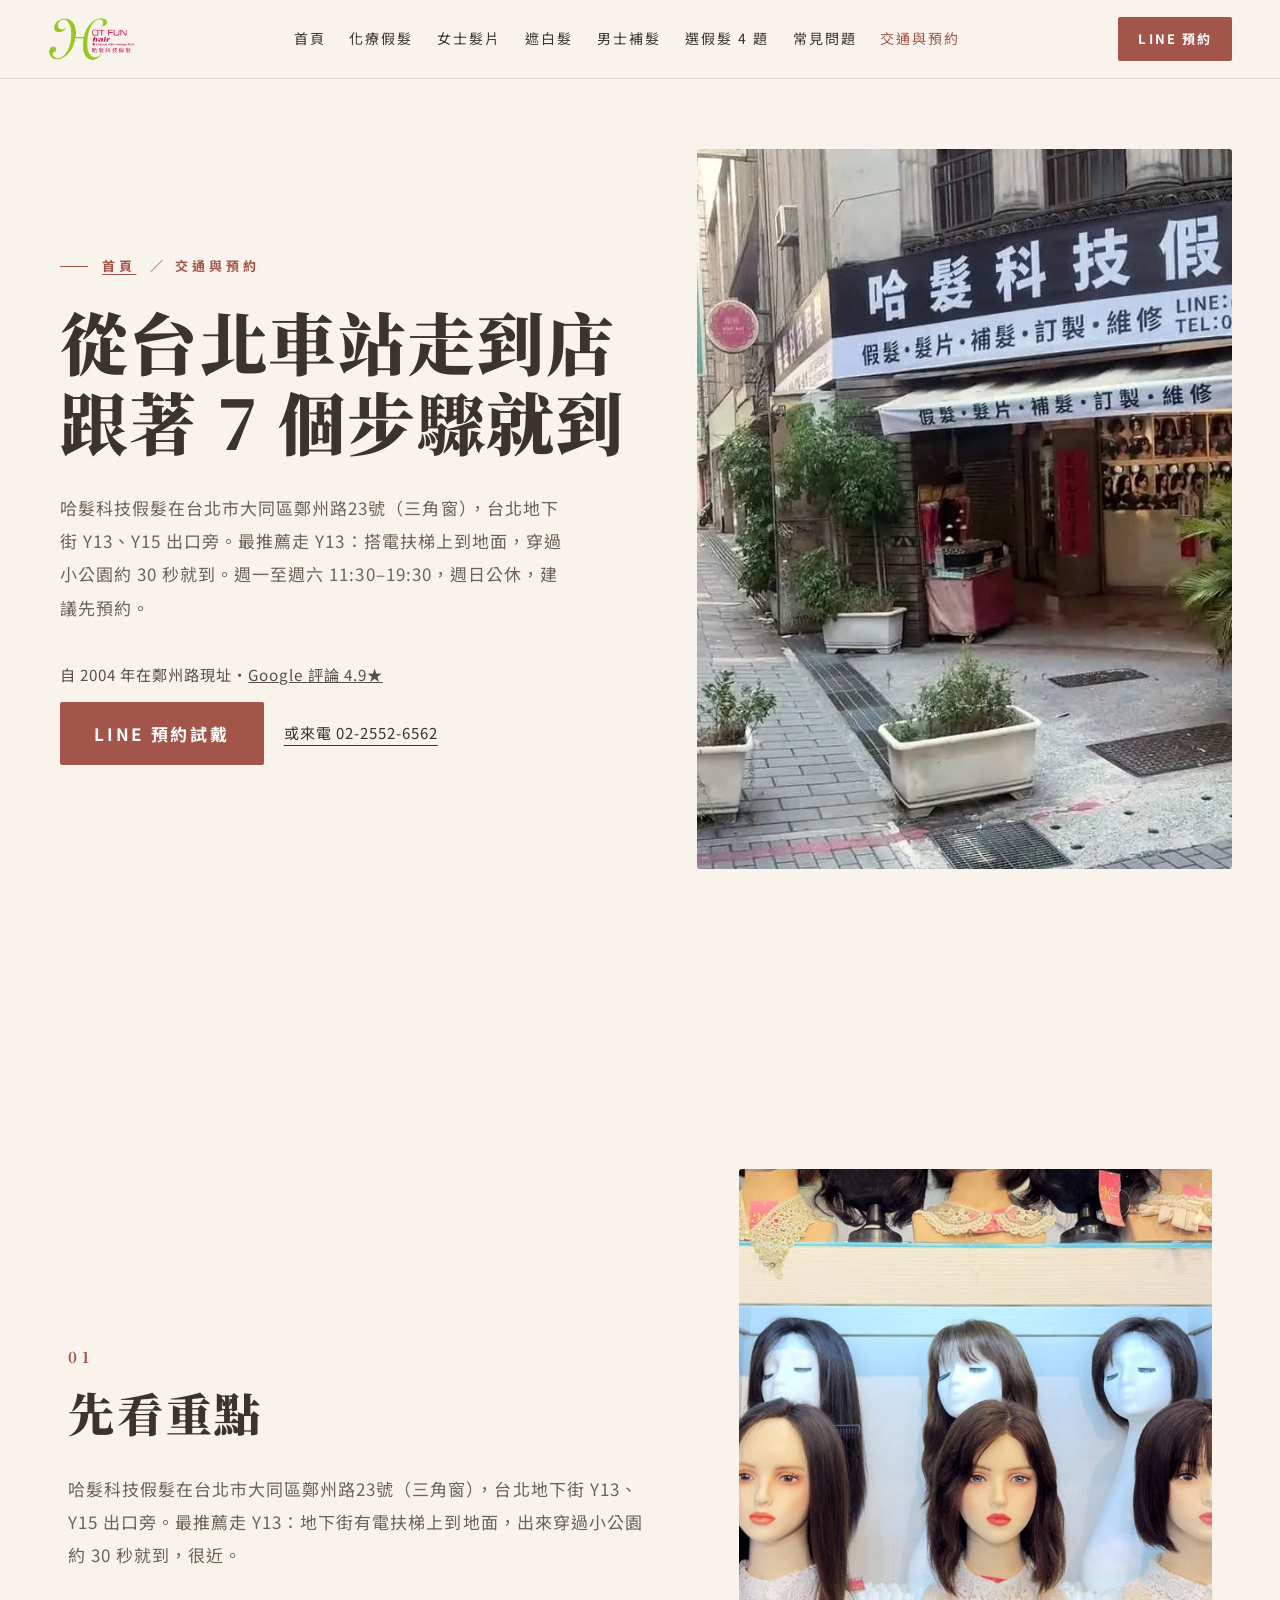
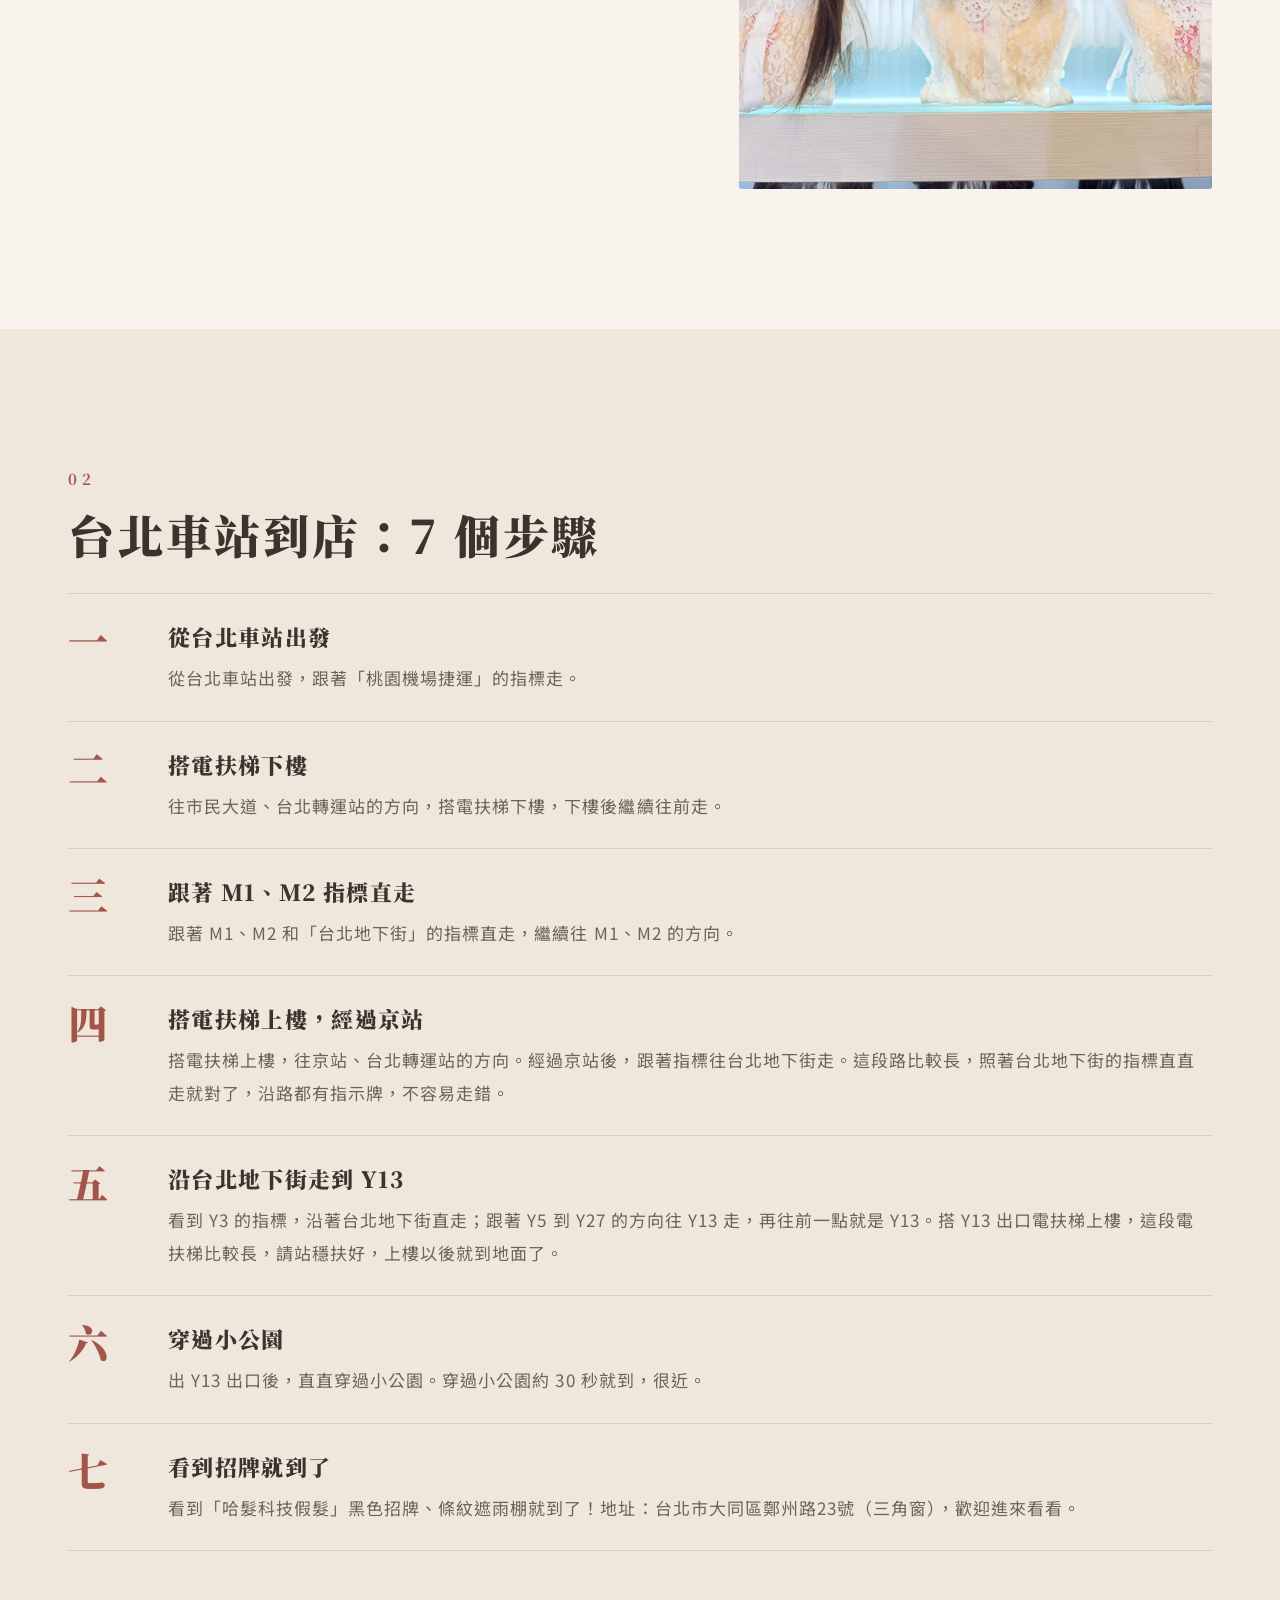
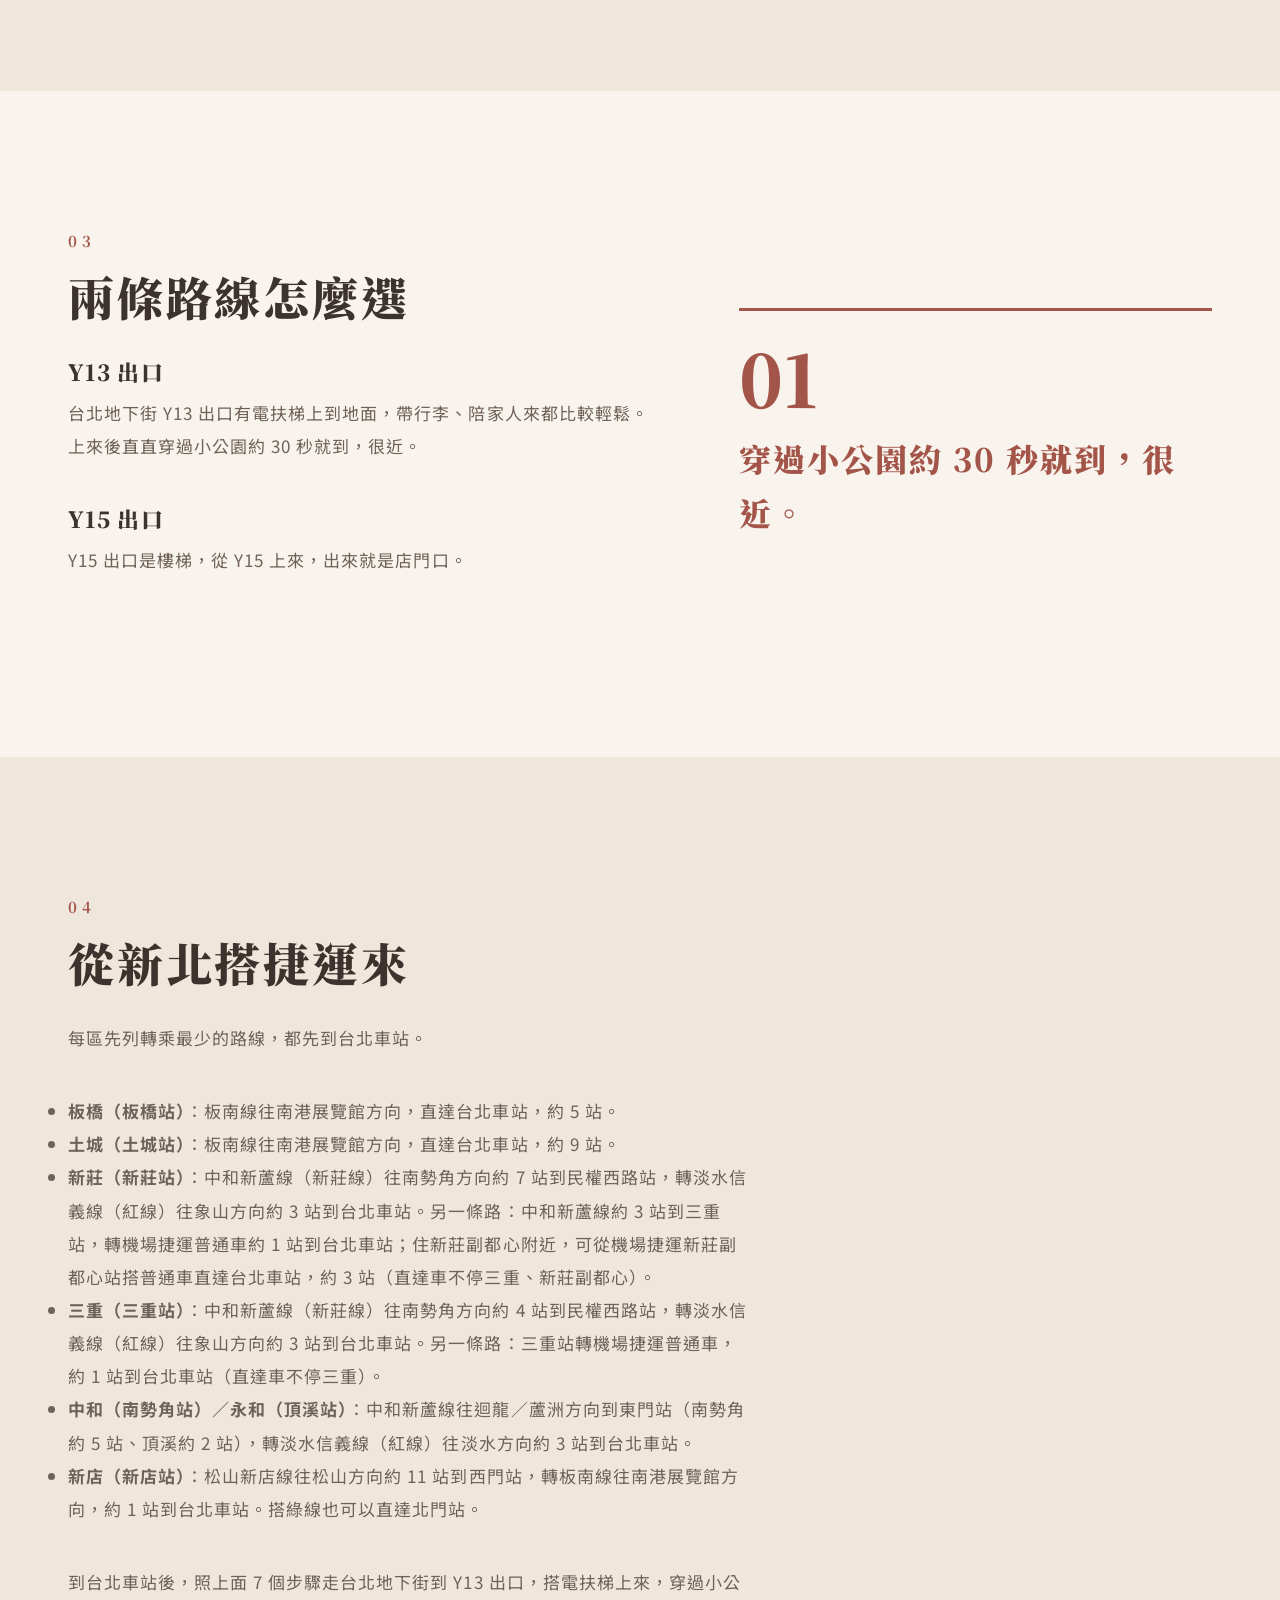
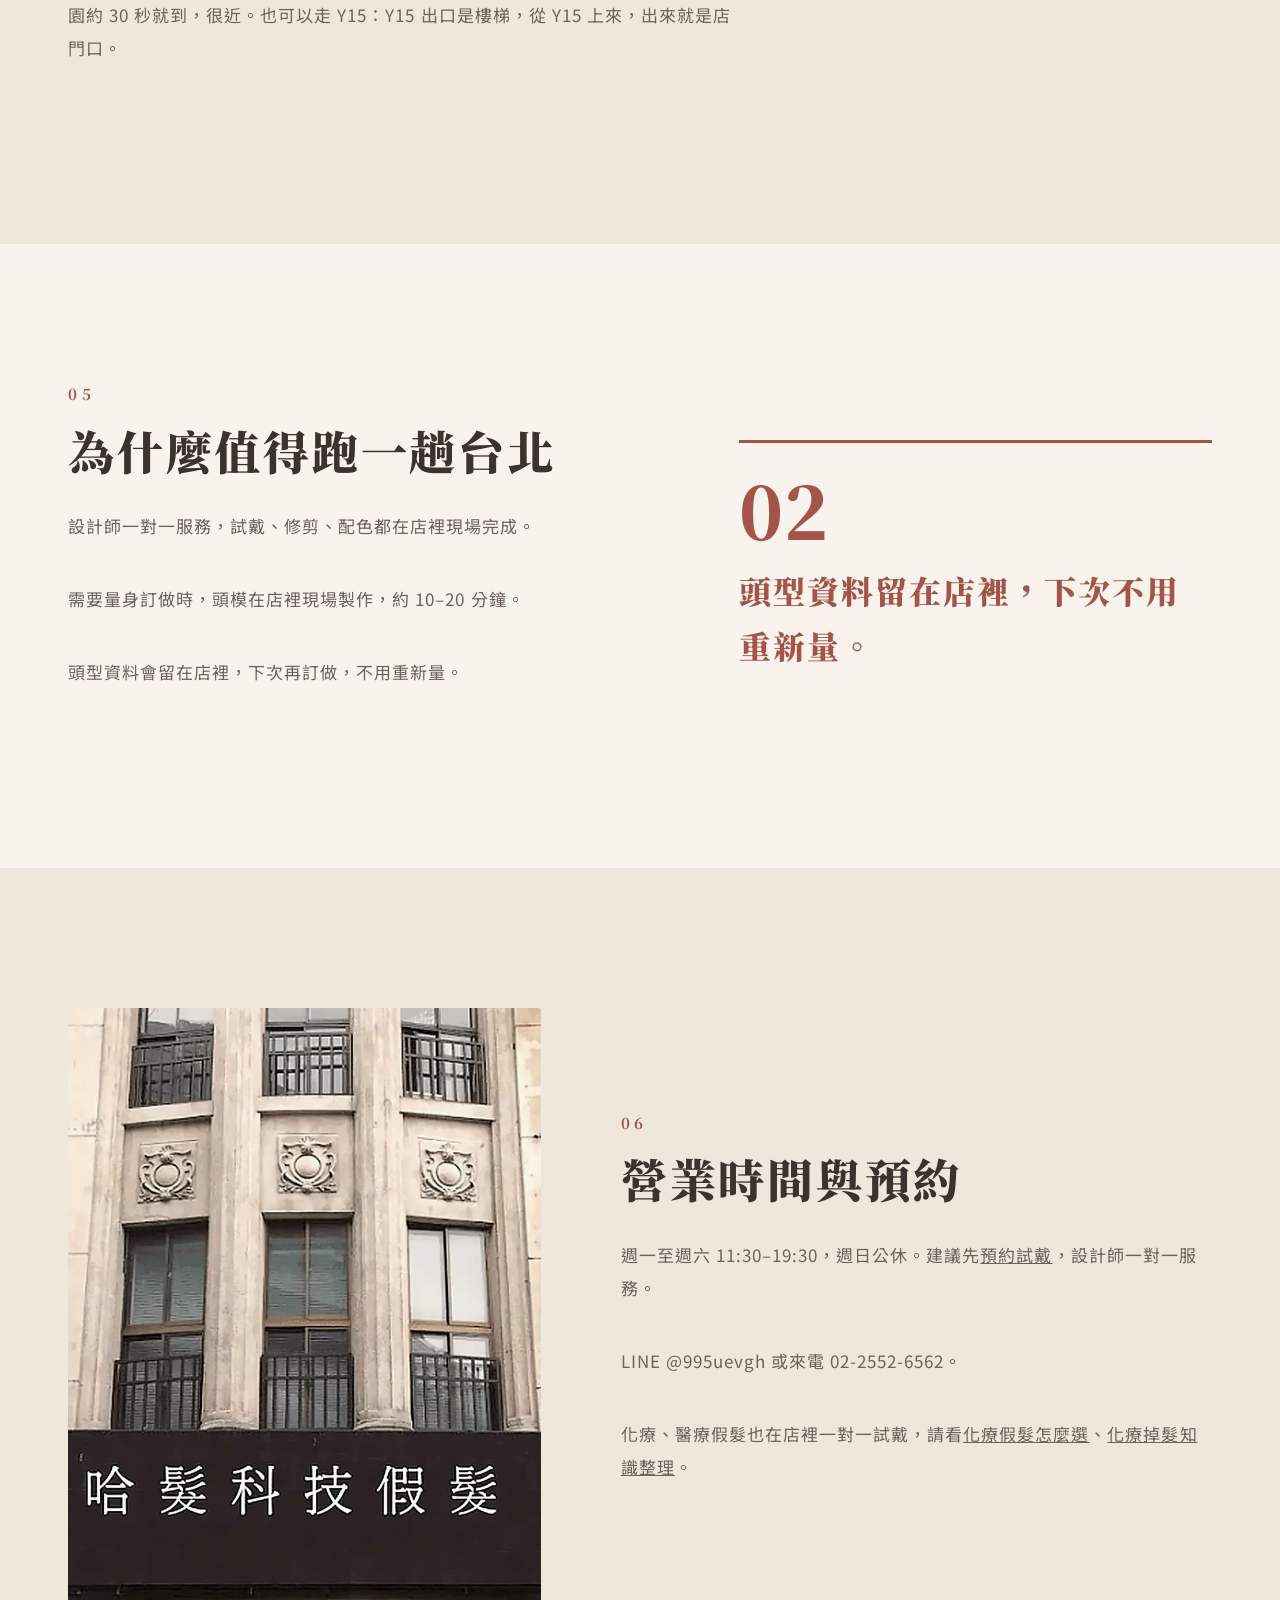
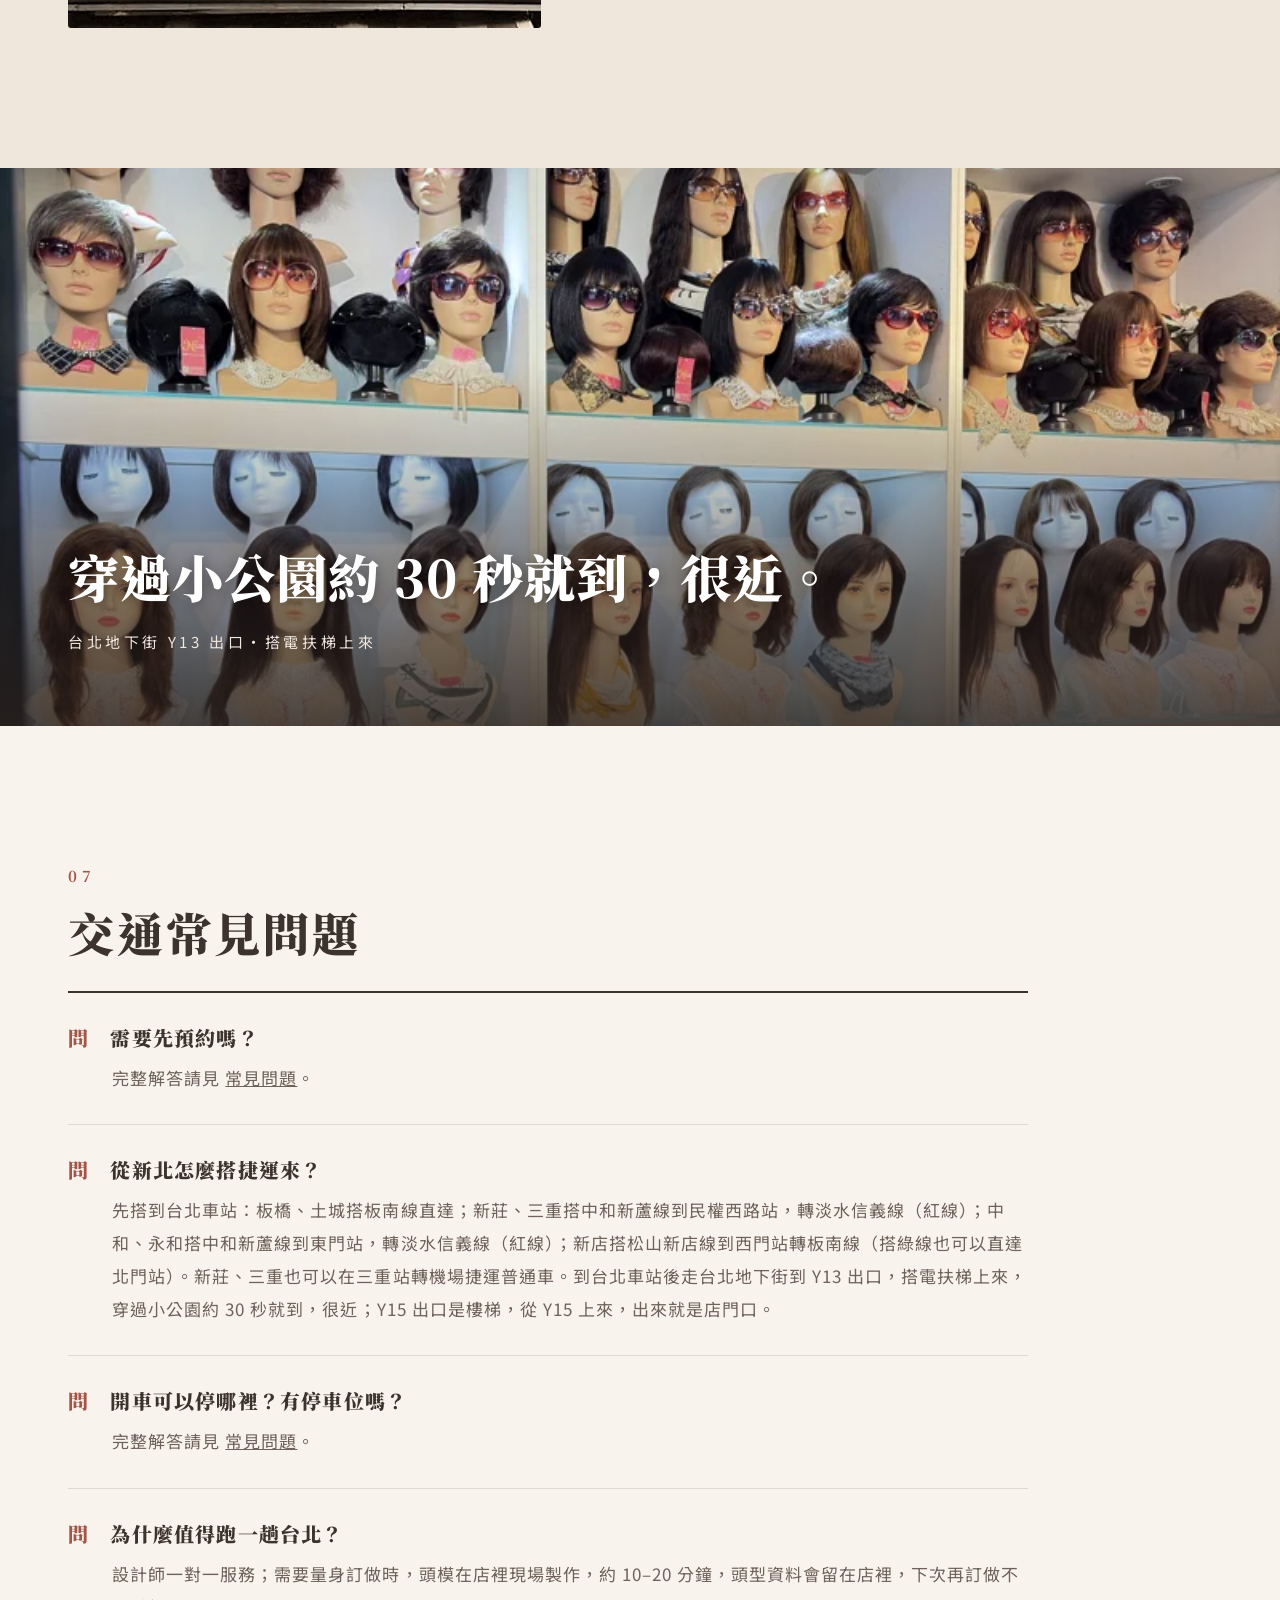
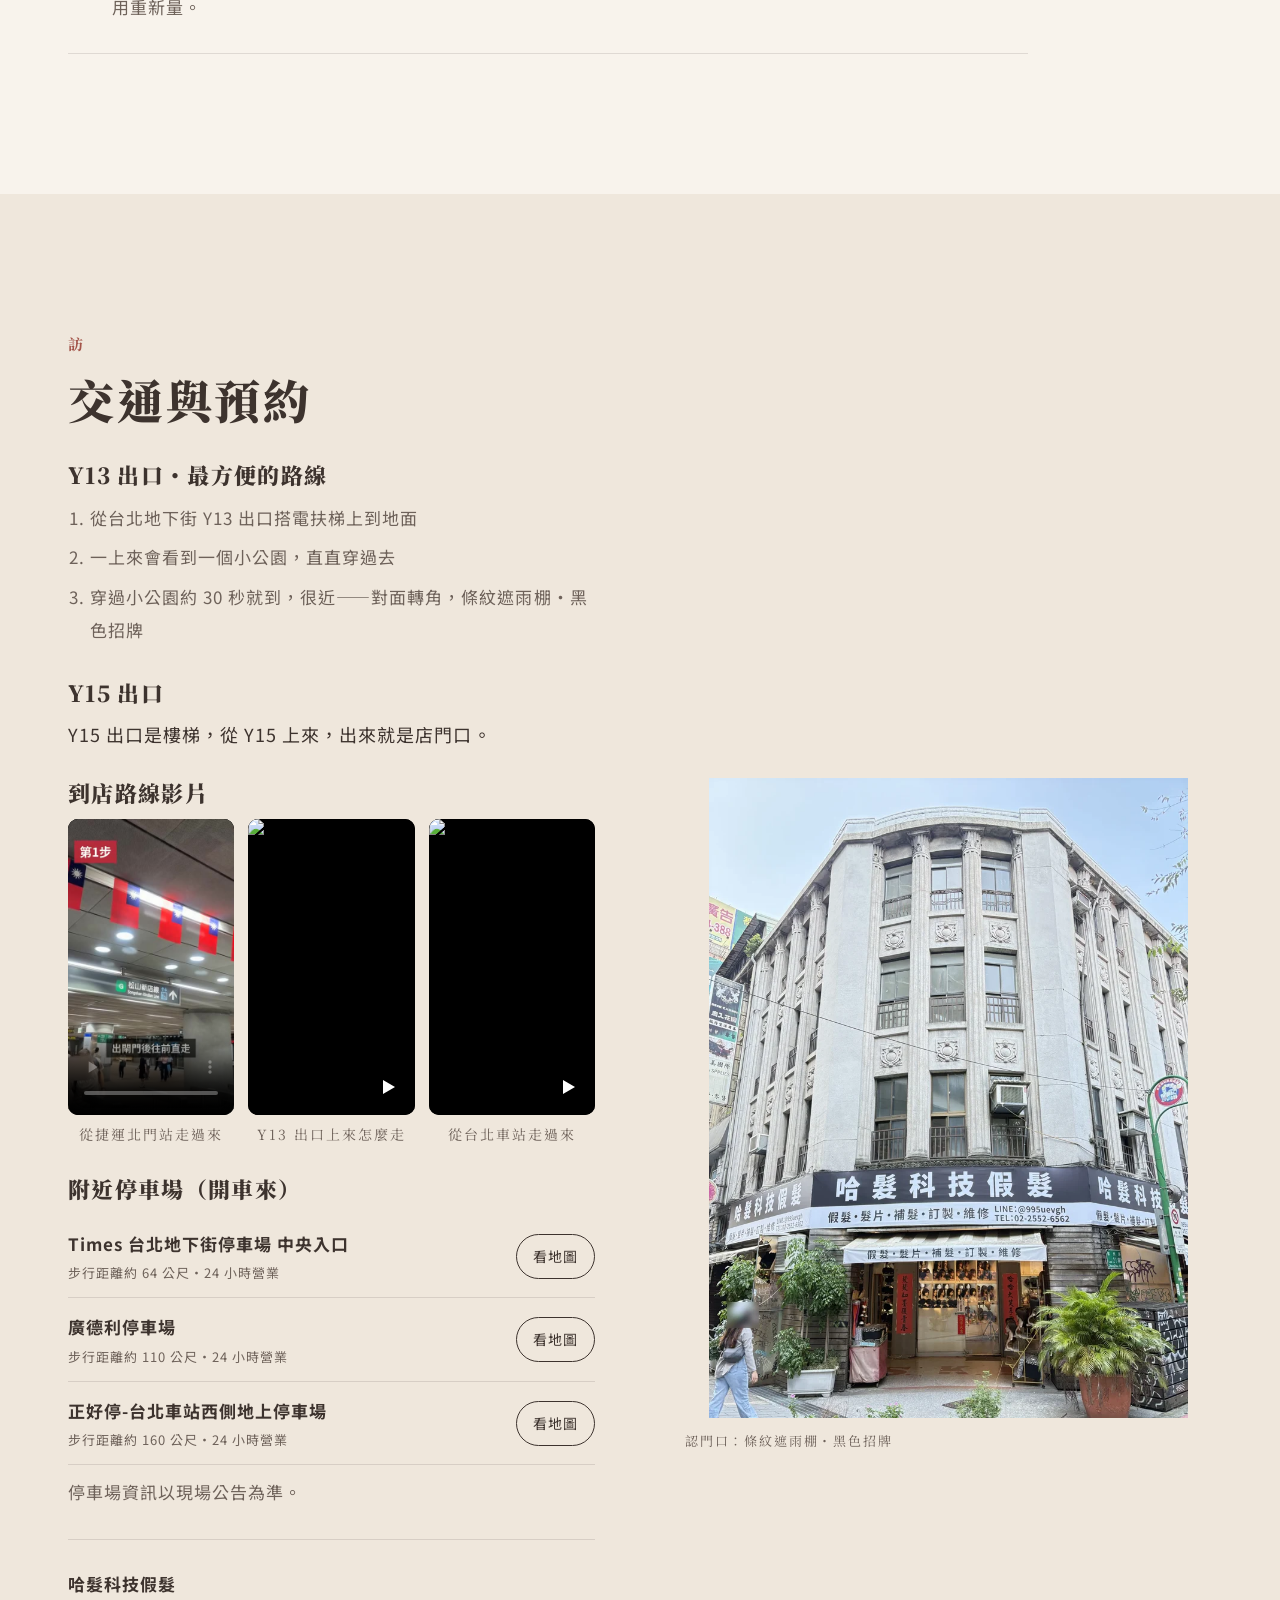
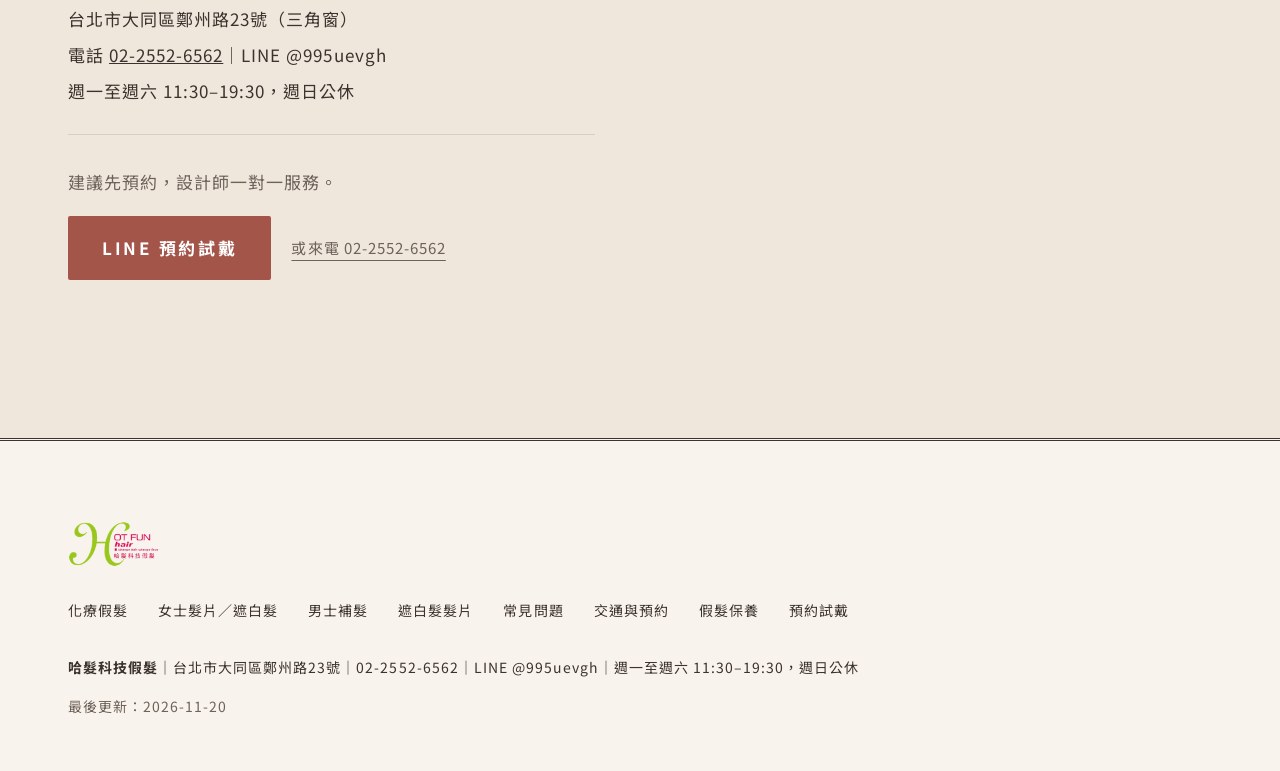
==== commit 54cb1165: "preview-geo-1120: 英文店名統一 Hot Fun Hair、現場約百款，並補頁首摘要 只在預覽分支。JSON-LD 加上 alternateName；摘要最多 3 句，時間與 Y13 " ====
--- a/access/index.html
+++ b/access/index.html
@@ -1,6 +1,6 @@
 <!DOCTYPE html><html lang="zh-Hant-TW"><head><script async src="https://www.googletagmanager.com/gtag/js?id=G-0ZXGL8J3J7"></script>
 <script>window.dataLayer=window.dataLayer||[];function gtag(){dataLayer.push(arguments);}gtag('js',new Date());gtag('config','G-0ZXGL8J3J7');</script><script>gtag('config','AW-10937277015');</script><script src="/ga4-clicks.js" defer></script><script src="/ads-line.js" defer></script><meta charset="utf-8"><meta name="viewport" content="width=device-width, initial-scale=1"><title>交通與預約｜從台北車站走到店 7 個步驟｜哈髮科技假髮</title><meta name="description" content="從台北車站走台北地下街到 Y13 出口，搭電扶梯上來，穿過小公園約 30 秒就到哈髮科技假髮（捷運北門站旁）。店在台北市大同區鄭州路23號，建議先用 LINE 或電話預約；週一至週六 11:30–19:30，週日公休。"><link rel="canonical" href="https://www.hotfunhair.com/access/">
 <meta property="og:title" content="交通與預約｜從台北車站走到店 7 個步驟｜哈髮科技假髮"><meta property="og:description" content="從台北車站走台北地下街到 Y13 出口，搭電扶梯上來，穿過小公園約 30 秒就到哈髮科技假髮（捷運北門站旁）。店在台北市大同區鄭州路23號，建議先用 LINE 或電話預約；週一至週六 11:30–19:30，週日公休。"><meta property="og:type" content="website"><meta property="og:url" content="https://www.hotfunhair.com/access/">
-<link rel="preconnect" href="https://fonts.googleapis.com"><link rel="preconnect" href="https://fonts.gstatic.com" crossorigin><link rel="preload" as="style" href="https://fonts.googleapis.com/css2?family=Noto+Sans+TC:wght@400;500;700&family=Noto+Serif+TC:wght@400;700;900&display=swap" onload="this.onload=null;this.rel='stylesheet'"><noscript><link rel="stylesheet" href="https://fonts.googleapis.com/css2?family=Noto+Sans+TC:wght@400;500;700&family=Noto+Serif+TC:wght@400;700;900&display=swap"></noscript><link rel="stylesheet" href="../s8.css?v=r31"><script type="application/ld+json">{"@context": "https://schema.org", "@graph": [{"@type": ["HairSalon", "Store"], "@id": "https://www.hotfunhair.com/#store", "name": "哈髮科技假髮", "url": "https://www.hotfunhair.com/", "telephone": "+886-2-2552-6562", "image": "https://www.hotfunhair.com/img/store.jpg", "address": {"@type": "PostalAddress", "streetAddress": "鄭州路23號", "addressLocality": "大同區", "addressRegion": "台北市", "postalCode": "103", "addressCountry": "TW"}, "openingHoursSpecification": [{"@type": "OpeningHoursSpecification", "dayOfWeek": ["Monday", "Tuesday", "Wednesday", "Thursday", "Friday", "Saturday"], "opens": "11:30", "closes": "19:30"}], "sameAs": ["https://line.me/R/ti/p/@995uevgh", "https://www.facebook.com/hotfun.hair", "https://www.instagram.com/wang570617/", "https://www.threads.com/@wang570617", "https://www.tiktok.com/@hotfunhair", "https://www.youtube.com/channel/UCxOPaOjKT2M_qvZ90_0xKdw"], "description": "台北後站・捷運北門站旁的假髮專門店：化療後／醫療用假髮、男士補髮、女士增髮與髮片，設計師一對一試戴。", "geo": {"@type": "GeoCoordinates", "latitude": 25.0489, "longitude": 121.5127}, "hasMap": "https://www.google.com/maps/search/?api=1&query=%E5%93%88%E9%AB%AE%E7%A7%91%E6%8A%80%E5%81%87%E9%AB%AE+%E9%84%AD%E5%B7%9E%E8%B7%AF23%E8%99%9F", "logo": "https://www.hotfunhair.com/img/logo.png", "foundingDate": "2004"}, {"@type": "FAQPage", "mainEntity": [{"@type": "Question", "name": "從新北怎麼搭捷運來？", "acceptedAnswer": {"@type": "Answer", "text": "先搭到台北車站：板橋、土城搭板南線直達；新莊、三重搭中和新蘆線到民權西路站，轉淡水信義線（紅線）；中和、永和搭中和新蘆線到東門站，轉淡水信義線（紅線）；新店搭松山新店線到西門站轉板南線（搭綠線也可以直達北門站）。新莊、三重也可以在三重站轉機場捷運普通車。到台北車站後走台北地下街到 Y13 出口，搭電扶梯上來，穿過小公園約 30 秒就到，很近；Y15 出口是樓梯，從 Y15 上來，出來就是店門口。"}}, {"@type": "Question", "name": "為什麼值得跑一趟台北？", "acceptedAnswer": {"@type": "Answer", "text": "設計師一對一服務；需要量身訂做時，頭模在店裡現場製作，約 10–20 分鐘，頭型資料會留在店裡，下次再訂做不用重新量。"}}]}, {"@type": "HowTo", "name": "從台北車站走到哈髮科技假髮", "description": "從台北車站經台北地下街 Y13 出口，步行到台北市大同區鄭州路23號的哈髮科技假髮。", "step": [{"@type": "HowToStep", "position": 1, "name": "從台北車站出發", "text": "從台北車站出發，跟著「桃園機場捷運」的指標走。", "url": "https://www.hotfunhair.com/access/#step-1"}, {"@type": "HowToStep", "position": 2, "name": "搭電扶梯下樓", "text": "往市民大道、台北轉運站的方向，搭電扶梯下樓，下樓後繼續往前走。", "url": "https://www.hotfunhair.com/access/#step-2"}, {"@type": "HowToStep", "position": 3, "name": "跟著 M1、M2 指標直走", "text": "跟著 M1、M2 和「台北地下街」的指標直走，繼續往 M1、M2 的方向。", "url": "https://www.hotfunhair.com/access/#step-3"}, {"@type": "HowToStep", "position": 4, "name": "搭電扶梯上樓，經過京站", "text": "搭電扶梯上樓，往京站、台北轉運站的方向。經過京站後，跟著指標往台北地下街走。這段路比較長，照著台北地下街的指標直直走就對了，沿路都有指示牌，不容易走錯。", "url": "https://www.hotfunhair.com/access/#step-4"}, {"@type": "HowToStep", "position": 5, "name": "沿台北地下街走到 Y13", "text": "看到 Y3 的指標，沿著台北地下街直走；跟著 Y5 到 Y27 的方向往 Y13 走，再往前一點就是 Y13。搭 Y13 出口電扶梯上樓，這段電扶梯比較長，請站穩扶好，上樓以後就到地面了。", "url": "https://www.hotfunhair.com/access/#step-5"}, {"@type": "HowToStep", "position": 6, "name": "穿過小公園", "text": "出 Y13 出口後，直直穿過小公園。穿過小公園約 30 秒就到，很近。", "url": "https://www.hotfunhair.com/access/#step-6"}, {"@type": "HowToStep", "position": 7, "name": "看到招牌就到了", "text": "看到「哈髮科技假髮」黑色招牌、條紋遮雨棚就到了！地址：台北市大同區鄭州路23號（三角窗），歡迎進來看看。", "url": "https://www.hotfunhair.com/access/#step-7"}]}, {"@type": "BreadcrumbList", "itemListElement": [{"@type": "ListItem", "position": 1, "name": "首頁", "item": "https://www.hotfunhair.com/"}, {"@type": "ListItem", "position": 2, "name": "交通與預約", "item": "https://www.hotfunhair.com/access/"}]}]}</script><meta property="og:image" content="https://www.hotfunhair.com/img/storefront.jpg"><meta property="og:locale" content="zh_TW"><meta property="og:site_name" content="哈髮科技假髮"><meta name="twitter:card" content="summary_large_image"><meta name="twitter:title" content="交通與預約｜從台北車站走到店 7 個步驟｜哈髮科技假髮"><meta name="twitter:description" content="從台北車站走台北地下街到 Y13 出口，搭電扶梯上來，穿過小公園約 30 秒就到哈髮科技假髮（捷運北門站旁）。店在台北市大同區鄭州路23號，建議先用 LINE 或電話預約；週一至週六 11:30–19:30，週日公休。"><meta name="twitter:image" content="https://www.hotfunhair.com/img/storefront.jpg"><link rel="icon" href="/img/logo.png"><script type="application/ld+json">{"@context": "https://schema.org", "@type": "WebPage", "url": "https://www.hotfunhair.com/access/", "inLanguage": "zh-Hant-TW", "dateModified": "2026-11-10"}</script></head><body class="s7"><header class="top"><div class="w"><a class="logo" href="../"><img src="../img/logo-300.webp" alt="哈髮科技假髮 HOT FUN hair" width="150" height="75"></a><nav id="mainnav" aria-label="主選單"><ul><li><a href="../">首頁</a></li><li><a href="../medical/">化療假髮</a></li><li><a href="../women/">女士髮片</a></li><li><a href="../grey-hair/">遮白髮</a></li><li><a href="../men/">男士補髮</a></li><li><a href="../which-wig/">選假髮 4 題</a></li><li><a href="../faq/">常見問題</a></li><li><a href="../access/" aria-current=page>交通與預約</a></li></ul></nav><button type="button" class="mnav-b" aria-expanded="false" aria-controls="mainnav" aria-label="選單"><span class="mnav-i" aria-hidden="true"></span><span class="mnav-t">選單</span></button><a class="btn pk sm" href="https://line.me/R/ti/p/@995uevgh">LINE 預約</a></div></header><main><section class="hero mh"><div class="w"><p class="kick"><a href="../" style="color:inherit;text-decoration:underline;text-underline-offset:3px">首頁</a> ／ 交通與預約</p><h1>從台北車站走到店<br>跟著 7 個步驟就到</h1><p class="lede">從台北地下街 Y13 出口搭電扶梯上來，穿過小公園約 30 秒就到，很近。</p><p class="trust">自 2004 年在鄭州路現址・<a href="https://www.google.com/maps/search/?api=1&query=%E5%93%88%E9%AB%AE%E7%A7%91%E6%8A%80%E5%81%87%E9%AB%AE+%E9%84%AD%E5%B7%9E%E8%B7%AF23%E8%99%9F" rel="noopener">Google 評論 4.9★</a></p><p class="btns"><a class="btn pk" href="https://line.me/R/ti/p/@995uevgh">LINE 預約試戴</a><a class="tl" href="tel:+886225526562">或來電 02-2552-6562</a></p></div><img fetchpriority="high" class="hero-img" src="../img/storefront.webp" srcset="../img/storefront.webp 603w" sizes="(max-width:767px) 100vw, 50vw" alt="哈髮科技假髮 店門口：鄭州路23號三角窗，條紋遮雨棚與黑色招牌" width="1080" height="1440"></section><section class="s"><div class="w side"><div class="sidemain"><h2>先看重點</h2><p class="lim">哈髮科技假髮在台北市大同區鄭州路23號（三角窗），台北地下街 Y13、Y15 出口旁。最推薦走 Y13：地下街有電扶梯上到地面，出來穿過小公園約 30 秒就到，很近。</p></div><aside class="side-ph"><img width="1400" height="1268" src="../img/g-d1027-a.webp" srcset="../img/g-d1027-a-800.webp 800w, ../img/g-d1027-a.webp 1400w" sizes="(max-width:767px) 100vw, 50vw" alt="店內櫃位：假人頭上的短髮與中長髮假髮" loading="lazy"></aside></div></section><section class="s alt"><div class="w"><h2>台北車站到店：7 個步驟</h2><ol class="num"><li id="step-1"><span>一</span><h3>從台北車站出發</h3><p>從台北車站出發，跟著「桃園機場捷運」的指標走。</p></li><li id="step-2"><span>二</span><h3>搭電扶梯下樓</h3><p>往市民大道、台北轉運站的方向，搭電扶梯下樓，下樓後繼續往前走。</p></li><li id="step-3"><span>三</span><h3>跟著 M1、M2 指標直走</h3><p>跟著 M1、M2 和「台北地下街」的指標直走，繼續往 M1、M2 的方向。</p></li><li id="step-4"><span>四</span><h3>搭電扶梯上樓，經過京站</h3><p>搭電扶梯上樓，往京站、台北轉運站的方向。經過京站後，跟著指標往台北地下街走。這段路比較長，照著台北地下街的指標直直走就對了，沿路都有指示牌，不容易走錯。</p></li><li id="step-5"><span>五</span><h3>沿台北地下街走到 Y13</h3><p>看到 Y3 的指標，沿著台北地下街直走；跟著 Y5 到 Y27 的方向往 Y13 走，再往前一點就是 Y13。搭 Y13 出口電扶梯上樓，這段電扶梯比較長，請站穩扶好，上樓以後就到地面了。</p></li><li id="step-6"><span>六</span><h3>穿過小公園</h3><p>出 Y13 出口後，直直穿過小公園。穿過小公園約 30 秒就到，很近。</p></li><li id="step-7"><span>七</span><h3>看到招牌就到了</h3><p>看到「哈髮科技假髮」黑色招牌、條紋遮雨棚就到了！地址：台北市大同區鄭州路23號（三角窗），歡迎進來看看。</p></li></ol></div></section><section class="s"><div class="w side"><div class="sidemain"><h2>兩條路線怎麼選</h2><h3>Y13 出口</h3><p class="lim">台北地下街 Y13 出口有電扶梯上到地面，帶行李、陪家人來都比較輕鬆。上來後直直穿過小公園約 30 秒就到，很近。</p><h3>Y15 出口</h3><p class="lim">Y15 出口是樓梯，從 Y15 上來，出來就是店門口。</p></div><aside class="side-q"><span>01</span><p>穿過小公園約 30 秒就到，很近。</p></aside></div></section><section class="s alt"><div class="w"><h2>從新北搭捷運來</h2><p class="lim">每區先列轉乘最少的路線，都先到台北車站。</p><ul class="lim"><li><b>板橋（板橋站）</b>：板南線往南港展覽館方向，直達台北車站，約 5 站。</li><li><b>土城（土城站）</b>：板南線往南港展覽館方向，直達台北車站，約 9 站。</li><li><b>新莊（新莊站）</b>：中和新蘆線（新莊線）往南勢角方向約 7 站到民權西路站，轉淡水信義線（紅線）往象山方向約 3 站到台北車站。另一條路：中和新蘆線約 3 站到三重站，轉機場捷運普通車約 1 站到台北車站；住新莊副都心附近，可從機場捷運新莊副都心站搭普通車直達台北車站，約 3 站（直達車不停三重、新莊副都心）。</li><li><b>三重（三重站）</b>：中和新蘆線（新莊線）往南勢角方向約 4 站到民權西路站，轉淡水信義線（紅線）往象山方向約 3 站到台北車站。另一條路：三重站轉機場捷運普通車，約 1 站到台北車站（直達車不停三重）。</li><li><b>中和（南勢角站）／永和（頂溪站）</b>：中和新蘆線往迴龍／蘆洲方向到東門站（南勢角約 5 站、頂溪約 2 站），轉淡水信義線（紅線）往淡水方向約 3 站到台北車站。</li><li><b>新店（新店站）</b>：松山新店線往松山方向約 11 站到西門站，轉板南線往南港展覽館方向，約 1 站到台北車站。搭綠線也可以直達北門站。</li></ul><p class="lim">到台北車站後，照上面 7 個步驟走台北地下街到 Y13 出口，搭電扶梯上來，穿過小公園約 30 秒就到，很近。也可以走 Y15：Y15 出口是樓梯，從 Y15 上來，出來就是店門口。</p></div></section><section class="s"><div class="w side"><div class="sidemain"><h2>為什麼值得跑一趟台北</h2><p class="lim">設計師一對一服務，試戴、修剪、配色都在店裡現場完成。</p><p class="lim">需要量身訂做時，頭模在店裡現場製作，約 10–20 分鐘。</p><p class="lim">頭型資料會留在店裡，下次再訂做，不用重新量。</p></div><aside class="side-q"><span>02</span><p>頭型資料留在店裡，下次不用重新量。</p></aside></div></section><section class="s alt"><div class="w side"><div class="sidemain"><h2>營業時間與預約</h2><p class="lim">週一至週六 11:30–19:30，週日公休。建議先<a href="../try-on/">預約試戴</a>，設計師一對一服務。</p><p class="lim">LINE @995uevgh 或來電 02-2552-6562。</p><p class="lim">化療、醫療假髮也在店裡一對一試戴，請看<a href="../medical/">化療假髮怎麼選</a>、<a href="../chemo-wig-subsidy/">化療掉髮知識整理</a>。</p></div><aside class="side-ph"><img width="1080" height="1350" src="../img/portrait-building-facade.webp" srcset="../img/portrait-building-facade-800.webp 800w, ../img/portrait-building-facade.webp 1080w" sizes="(max-width:767px) 100vw, 50vw" alt="哈髮科技假髮所在的石造老建築與招牌" loading="lazy"></aside></div></section><section class="band" aria-label="店內實景"><img width="1080" height="669" src="../img/band-wall.webp" srcset="../img/band-wall-800.webp 800w, ../img/band-wall.webp 1080w" sizes="(max-width:767px) 100vw, 50vw" alt="店內實景：假髮與髮片展示" loading="lazy"><div class="w"><q>穿過小公園約 30 秒就到，很近。</q><small>台北地下街 Y13 出口・搭電扶梯上來</small></div></section><section class="s" id="qa"><div class="w"><h2>交通常見問題</h2><div class="qa"><details open><summary><h3>需要先預約嗎？</h3></summary><p>完整解答請見 <a href="../faq/">常見問題</a>。</p></details><details open><summary><h3>從新北怎麼搭捷運來？</h3></summary><p>先搭到台北車站：板橋、土城搭板南線直達；新莊、三重搭中和新蘆線到民權西路站，轉淡水信義線（紅線）；中和、永和搭中和新蘆線到東門站，轉淡水信義線（紅線）；新店搭松山新店線到西門站轉板南線（搭綠線也可以直達北門站）。新莊、三重也可以在三重站轉機場捷運普通車。到台北車站後走台北地下街到 Y13 出口，搭電扶梯上來，穿過小公園約 30 秒就到，很近；Y15 出口是樓梯，從 Y15 上來，出來就是店門口。</p></details><details open><summary><h3>開車可以停哪裡？有停車位嗎？</h3></summary><p>完整解答請見 <a href="../faq/">常見問題</a>。</p></details><details open><summary><h3>為什麼值得跑一趟台北？</h3></summary><p>設計師一對一服務；需要量身訂做時，頭模在店裡現場製作，約 10–20 分鐘，頭型資料會留在店裡，下次再訂做不用重新量。</p></details></div></div></section></main><section class="s alt" id="visit"><div class="w split"><div class="txt"><h2>交通與預約</h2><h3>Y13 出口・最方便的路線</h3><ol class="route"><li>從台北地下街 Y13 出口搭電扶梯上到地面</li><li>一上來會看到一個小公園，直直穿過去</li><li>穿過小公園約 30 秒就到，很近——對面轉角，條紋遮雨棚・黑色招牌</li></ol><h3>Y15 出口</h3><p class="note">Y15 出口是樓梯，從 Y15 上來，出來就是店門口。</p>
+<link rel="preconnect" href="https://fonts.googleapis.com"><link rel="preconnect" href="https://fonts.gstatic.com" crossorigin><link rel="preload" as="style" href="https://fonts.googleapis.com/css2?family=Noto+Sans+TC:wght@400;500;700&family=Noto+Serif+TC:wght@400;700;900&display=swap" onload="this.onload=null;this.rel='stylesheet'"><noscript><link rel="stylesheet" href="https://fonts.googleapis.com/css2?family=Noto+Sans+TC:wght@400;500;700&family=Noto+Serif+TC:wght@400;700;900&display=swap"></noscript><link rel="stylesheet" href="../s8.css?v=r31"><script type="application/ld+json">{"@context":"https://schema.org","@graph":[{"@type":["HairSalon","Store"],"@id":"https://www.hotfunhair.com/#store","name":"哈髮科技假髮","url":"https://www.hotfunhair.com/","telephone":"+886-2-2552-6562","image":"https://www.hotfunhair.com/img/store.jpg","address":{"@type":"PostalAddress","streetAddress":"鄭州路23號","addressLocality":"大同區","addressRegion":"台北市","postalCode":"103","addressCountry":"TW"},"openingHoursSpecification":[{"@type":"OpeningHoursSpecification","dayOfWeek":["Monday","Tuesday","Wednesday","Thursday","Friday","Saturday"],"opens":"11:30","closes":"19:30"}],"sameAs":["https://line.me/R/ti/p/@995uevgh","https://www.facebook.com/hotfun.hair","https://www.instagram.com/wang570617/","https://www.threads.com/@wang570617","https://www.tiktok.com/@hotfunhair","https://www.youtube.com/channel/UCxOPaOjKT2M_qvZ90_0xKdw"],"description":"台北後站・捷運北門站旁的假髮專門店：化療後／醫療用假髮、男士補髮、女士增髮與髮片，設計師一對一試戴。","geo":{"@type":"GeoCoordinates","latitude":25.0489,"longitude":121.5127},"hasMap":"https://www.google.com/maps/search/?api=1&query=%E5%93%88%E9%AB%AE%E7%A7%91%E6%8A%80%E5%81%87%E9%AB%AE+%E9%84%AD%E5%B7%9E%E8%B7%AF23%E8%99%9F","logo":"https://www.hotfunhair.com/img/logo.png","foundingDate":"2004","alternateName":"Hot Fun Hair"},{"@type":"FAQPage","mainEntity":[{"@type":"Question","name":"從新北怎麼搭捷運來？","acceptedAnswer":{"@type":"Answer","text":"先搭到台北車站：板橋、土城搭板南線直達；新莊、三重搭中和新蘆線到民權西路站，轉淡水信義線（紅線）；中和、永和搭中和新蘆線到東門站，轉淡水信義線（紅線）；新店搭松山新店線到西門站轉板南線（搭綠線也可以直達北門站）。新莊、三重也可以在三重站轉機場捷運普通車。到台北車站後走台北地下街到 Y13 出口，搭電扶梯上來，穿過小公園約 30 秒就到，很近；Y15 出口是樓梯，從 Y15 上來，出來就是店門口。"}},{"@type":"Question","name":"為什麼值得跑一趟台北？","acceptedAnswer":{"@type":"Answer","text":"設計師一對一服務；需要量身訂做時，頭模在店裡現場製作，約 10–20 分鐘，頭型資料會留在店裡，下次再訂做不用重新量。"}}]},{"@type":"HowTo","name":"從台北車站走到哈髮科技假髮","description":"從台北車站經台北地下街 Y13 出口，步行到台北市大同區鄭州路23號的哈髮科技假髮。","step":[{"@type":"HowToStep","position":1,"name":"從台北車站出發","text":"從台北車站出發，跟著「桃園機場捷運」的指標走。","url":"https://www.hotfunhair.com/access/#step-1"},{"@type":"HowToStep","position":2,"name":"搭電扶梯下樓","text":"往市民大道、台北轉運站的方向，搭電扶梯下樓，下樓後繼續往前走。","url":"https://www.hotfunhair.com/access/#step-2"},{"@type":"HowToStep","position":3,"name":"跟著 M1、M2 指標直走","text":"跟著 M1、M2 和「台北地下街」的指標直走，繼續往 M1、M2 的方向。","url":"https://www.hotfunhair.com/access/#step-3"},{"@type":"HowToStep","position":4,"name":"搭電扶梯上樓，經過京站","text":"搭電扶梯上樓，往京站、台北轉運站的方向。經過京站後，跟著指標往台北地下街走。這段路比較長，照著台北地下街的指標直直走就對了，沿路都有指示牌，不容易走錯。","url":"https://www.hotfunhair.com/access/#step-4"},{"@type":"HowToStep","position":5,"name":"沿台北地下街走到 Y13","text":"看到 Y3 的指標，沿著台北地下街直走；跟著 Y5 到 Y27 的方向往 Y13 走，再往前一點就是 Y13。搭 Y13 出口電扶梯上樓，這段電扶梯比較長，請站穩扶好，上樓以後就到地面了。","url":"https://www.hotfunhair.com/access/#step-5"},{"@type":"HowToStep","position":6,"name":"穿過小公園","text":"出 Y13 出口後，直直穿過小公園。穿過小公園約 30 秒就到，很近。","url":"https://www.hotfunhair.com/access/#step-6"},{"@type":"HowToStep","position":7,"name":"看到招牌就到了","text":"看到「哈髮科技假髮」黑色招牌、條紋遮雨棚就到了！地址：台北市大同區鄭州路23號（三角窗），歡迎進來看看。","url":"https://www.hotfunhair.com/access/#step-7"}]},{"@type":"BreadcrumbList","itemListElement":[{"@type":"ListItem","position":1,"name":"首頁","item":"https://www.hotfunhair.com/"},{"@type":"ListItem","position":2,"name":"交通與預約","item":"https://www.hotfunhair.com/access/"}]}]}</script><meta property="og:image" content="https://www.hotfunhair.com/img/storefront.jpg"><meta property="og:locale" content="zh_TW"><meta property="og:site_name" content="哈髮科技假髮"><meta name="twitter:card" content="summary_large_image"><meta name="twitter:title" content="交通與預約｜從台北車站走到店 7 個步驟｜哈髮科技假髮"><meta name="twitter:description" content="從台北車站走台北地下街到 Y13 出口，搭電扶梯上來，穿過小公園約 30 秒就到哈髮科技假髮（捷運北門站旁）。店在台北市大同區鄭州路23號，建議先用 LINE 或電話預約；週一至週六 11:30–19:30，週日公休。"><meta name="twitter:image" content="https://www.hotfunhair.com/img/storefront.jpg"><link rel="icon" href="/img/logo.png"><script type="application/ld+json">{"@context":"https://schema.org","@type":"WebPage","url":"https://www.hotfunhair.com/access/","inLanguage":"zh-Hant-TW","dateModified":"2026-11-10"}</script></head><body class="s7"><header class="top"><div class="w"><a class="logo" href="../"><img src="../img/logo-300.webp" alt="哈髮科技假髮 Hot Fun Hair" width="150" height="75"></a><nav id="mainnav" aria-label="主選單"><ul><li><a href="../">首頁</a></li><li><a href="../medical/">化療假髮</a></li><li><a href="../women/">女士髮片</a></li><li><a href="../grey-hair/">遮白髮</a></li><li><a href="../men/">男士補髮</a></li><li><a href="../which-wig/">選假髮 4 題</a></li><li><a href="../faq/">常見問題</a></li><li><a href="../access/" aria-current=page>交通與預約</a></li></ul></nav><button type="button" class="mnav-b" aria-expanded="false" aria-controls="mainnav" aria-label="選單"><span class="mnav-i" aria-hidden="true"></span><span class="mnav-t">選單</span></button><a class="btn pk sm" href="https://line.me/R/ti/p/@995uevgh">LINE 預約</a></div></header><main><section class="hero mh"><div class="w"><p class="kick"><a href="../" style="color:inherit;text-decoration:underline;text-underline-offset:3px">首頁</a> ／ 交通與預約</p><h1>從台北車站走到店<br>跟著 7 個步驟就到</h1><p class="lede">哈髮科技假髮在台北市大同區鄭州路23號（三角窗），台北地下街 Y13、Y15 出口旁。最推薦走 Y13：搭電扶梯上到地面，穿過小公園約 30 秒就到。週一至週六 11:30–19:30，週日公休，建議先預約。</p><p class="trust">自 2004 年在鄭州路現址・<a href="https://www.google.com/maps/search/?api=1&query=%E5%93%88%E9%AB%AE%E7%A7%91%E6%8A%80%E5%81%87%E9%AB%AE+%E9%84%AD%E5%B7%9E%E8%B7%AF23%E8%99%9F" rel="noopener">Google 評論 4.9★</a></p><p class="btns"><a class="btn pk" href="https://line.me/R/ti/p/@995uevgh">LINE 預約試戴</a><a class="tl" href="tel:+886225526562">或來電 02-2552-6562</a></p></div><img fetchpriority="high" class="hero-img" src="../img/storefront.webp" srcset="../img/storefront.webp 603w" sizes="(max-width:767px) 100vw, 50vw" alt="哈髮科技假髮 店門口：鄭州路23號三角窗，條紋遮雨棚與黑色招牌" width="1080" height="1440"></section><section class="s"><div class="w side"><div class="sidemain"><h2>先看重點</h2><p class="lim">哈髮科技假髮在台北市大同區鄭州路23號（三角窗），台北地下街 Y13、Y15 出口旁。最推薦走 Y13：地下街有電扶梯上到地面，出來穿過小公園約 30 秒就到，很近。</p></div><aside class="side-ph"><img width="1400" height="1268" src="../img/g-d1027-a.webp" srcset="../img/g-d1027-a-800.webp 800w, ../img/g-d1027-a.webp 1400w" sizes="(max-width:767px) 100vw, 50vw" alt="店內櫃位：假人頭上的短髮與中長髮假髮" loading="lazy"></aside></div></section><section class="s alt"><div class="w"><h2>台北車站到店：7 個步驟</h2><ol class="num"><li id="step-1"><span>一</span><h3>從台北車站出發</h3><p>從台北車站出發，跟著「桃園機場捷運」的指標走。</p></li><li id="step-2"><span>二</span><h3>搭電扶梯下樓</h3><p>往市民大道、台北轉運站的方向，搭電扶梯下樓，下樓後繼續往前走。</p></li><li id="step-3"><span>三</span><h3>跟著 M1、M2 指標直走</h3><p>跟著 M1、M2 和「台北地下街」的指標直走，繼續往 M1、M2 的方向。</p></li><li id="step-4"><span>四</span><h3>搭電扶梯上樓，經過京站</h3><p>搭電扶梯上樓，往京站、台北轉運站的方向。經過京站後，跟著指標往台北地下街走。這段路比較長，照著台北地下街的指標直直走就對了，沿路都有指示牌，不容易走錯。</p></li><li id="step-5"><span>五</span><h3>沿台北地下街走到 Y13</h3><p>看到 Y3 的指標，沿著台北地下街直走；跟著 Y5 到 Y27 的方向往 Y13 走，再往前一點就是 Y13。搭 Y13 出口電扶梯上樓，這段電扶梯比較長，請站穩扶好，上樓以後就到地面了。</p></li><li id="step-6"><span>六</span><h3>穿過小公園</h3><p>出 Y13 出口後，直直穿過小公園。穿過小公園約 30 秒就到，很近。</p></li><li id="step-7"><span>七</span><h3>看到招牌就到了</h3><p>看到「哈髮科技假髮」黑色招牌、條紋遮雨棚就到了！地址：台北市大同區鄭州路23號（三角窗），歡迎進來看看。</p></li></ol></div></section><section class="s"><div class="w side"><div class="sidemain"><h2>兩條路線怎麼選</h2><h3>Y13 出口</h3><p class="lim">台北地下街 Y13 出口有電扶梯上到地面，帶行李、陪家人來都比較輕鬆。上來後直直穿過小公園約 30 秒就到，很近。</p><h3>Y15 出口</h3><p class="lim">Y15 出口是樓梯，從 Y15 上來，出來就是店門口。</p></div><aside class="side-q"><span>01</span><p>穿過小公園約 30 秒就到，很近。</p></aside></div></section><section class="s alt"><div class="w"><h2>從新北搭捷運來</h2><p class="lim">每區先列轉乘最少的路線，都先到台北車站。</p><ul class="lim"><li><b>板橋（板橋站）</b>：板南線往南港展覽館方向，直達台北車站，約 5 站。</li><li><b>土城（土城站）</b>：板南線往南港展覽館方向，直達台北車站，約 9 站。</li><li><b>新莊（新莊站）</b>：中和新蘆線（新莊線）往南勢角方向約 7 站到民權西路站，轉淡水信義線（紅線）往象山方向約 3 站到台北車站。另一條路：中和新蘆線約 3 站到三重站，轉機場捷運普通車約 1 站到台北車站；住新莊副都心附近，可從機場捷運新莊副都心站搭普通車直達台北車站，約 3 站（直達車不停三重、新莊副都心）。</li><li><b>三重（三重站）</b>：中和新蘆線（新莊線）往南勢角方向約 4 站到民權西路站，轉淡水信義線（紅線）往象山方向約 3 站到台北車站。另一條路：三重站轉機場捷運普通車，約 1 站到台北車站（直達車不停三重）。</li><li><b>中和（南勢角站）／永和（頂溪站）</b>：中和新蘆線往迴龍／蘆洲方向到東門站（南勢角約 5 站、頂溪約 2 站），轉淡水信義線（紅線）往淡水方向約 3 站到台北車站。</li><li><b>新店（新店站）</b>：松山新店線往松山方向約 11 站到西門站，轉板南線往南港展覽館方向，約 1 站到台北車站。搭綠線也可以直達北門站。</li></ul><p class="lim">到台北車站後，照上面 7 個步驟走台北地下街到 Y13 出口，搭電扶梯上來，穿過小公園約 30 秒就到，很近。也可以走 Y15：Y15 出口是樓梯，從 Y15 上來，出來就是店門口。</p></div></section><section class="s"><div class="w side"><div class="sidemain"><h2>為什麼值得跑一趟台北</h2><p class="lim">設計師一對一服務，試戴、修剪、配色都在店裡現場完成。</p><p class="lim">需要量身訂做時，頭模在店裡現場製作，約 10–20 分鐘。</p><p class="lim">頭型資料會留在店裡，下次再訂做，不用重新量。</p></div><aside class="side-q"><span>02</span><p>頭型資料留在店裡，下次不用重新量。</p></aside></div></section><section class="s alt"><div class="w side"><div class="sidemain"><h2>營業時間與預約</h2><p class="lim">週一至週六 11:30–19:30，週日公休。建議先<a href="../try-on/">預約試戴</a>，設計師一對一服務。</p><p class="lim">LINE @995uevgh 或來電 02-2552-6562。</p><p class="lim">化療、醫療假髮也在店裡一對一試戴，請看<a href="../medical/">化療假髮怎麼選</a>、<a href="../chemo-wig-subsidy/">化療掉髮知識整理</a>。</p></div><aside class="side-ph"><img width="1080" height="1350" src="../img/portrait-building-facade.webp" srcset="../img/portrait-building-facade-800.webp 800w, ../img/portrait-building-facade.webp 1080w" sizes="(max-width:767px) 100vw, 50vw" alt="哈髮科技假髮所在的石造老建築與招牌" loading="lazy"></aside></div></section><section class="band" aria-label="店內實景"><img width="1080" height="669" src="../img/band-wall.webp" srcset="../img/band-wall-800.webp 800w, ../img/band-wall.webp 1080w" sizes="(max-width:767px) 100vw, 50vw" alt="店內實景：假髮與髮片展示" loading="lazy"><div class="w"><q>穿過小公園約 30 秒就到，很近。</q><small>台北地下街 Y13 出口・搭電扶梯上來</small></div></section><section class="s" id="qa"><div class="w"><h2>交通常見問題</h2><div class="qa"><details open><summary><h3>需要先預約嗎？</h3></summary><p>完整解答請見 <a href="../faq/">常見問題</a>。</p></details><details open><summary><h3>從新北怎麼搭捷運來？</h3></summary><p>先搭到台北車站：板橋、土城搭板南線直達；新莊、三重搭中和新蘆線到民權西路站，轉淡水信義線（紅線）；中和、永和搭中和新蘆線到東門站，轉淡水信義線（紅線）；新店搭松山新店線到西門站轉板南線（搭綠線也可以直達北門站）。新莊、三重也可以在三重站轉機場捷運普通車。到台北車站後走台北地下街到 Y13 出口，搭電扶梯上來，穿過小公園約 30 秒就到，很近；Y15 出口是樓梯，從 Y15 上來，出來就是店門口。</p></details><details open><summary><h3>開車可以停哪裡？有停車位嗎？</h3></summary><p>完整解答請見 <a href="../faq/">常見問題</a>。</p></details><details open><summary><h3>為什麼值得跑一趟台北？</h3></summary><p>設計師一對一服務；需要量身訂做時，頭模在店裡現場製作，約 10–20 分鐘，頭型資料會留在店裡，下次再訂做不用重新量。</p></details></div></div></section></main><section class="s alt" id="visit"><div class="w split"><div class="txt"><h2>交通與預約</h2><h3>Y13 出口・最方便的路線</h3><ol class="route"><li>從台北地下街 Y13 出口搭電扶梯上到地面</li><li>一上來會看到一個小公園，直直穿過去</li><li>穿過小公園約 30 秒就到，很近——對面轉角，條紋遮雨棚・黑色招牌</li></ol><h3>Y15 出口</h3><p class="note">Y15 出口是樓梯，從 Y15 上來，出來就是店門口。</p>
 <div class="routevid" id="route-videos"><h3>到店路線影片</h3><div class="rv-g"><figure class="rv-v"><div class="rv-f"><video class="rv-nv" controls playsinline webkit-playsinline preload="metadata" poster="../media/beimen-to-shop-poster-v2.jpg" aria-label="從捷運北門站走過來（步行到店影片）"><source src="../media/beimen-to-shop-720-v2.mp4" type="video/mp4"></video></div><figcaption>從捷運北門站走過來</figcaption></figure><figure class="rv-v"><div class="rv-f"><button type="button" class="rv-play" data-id="Ggz85sS6744" data-t="Y13 出口上來怎麼走" aria-label="播放影片：Y13 出口上來怎麼走"><img src="https://i.ytimg.com/vi/Ggz85sS6744/hqdefault.jpg" alt="Y13 出口上來怎麼走" loading="lazy" width="480" height="360"><span class="rv-badge" aria-hidden="true"></span></button></div><figcaption>Y13 出口上來怎麼走</figcaption></figure><figure class="rv-v"><div class="rv-f"><button type="button" class="rv-play" data-id="NC1pgpI8FcM" data-t="從台北車站走過來" aria-label="播放影片：從台北車站走過來"><img src="https://i.ytimg.com/vi/NC1pgpI8FcM/hqdefault.jpg" alt="從台北車站走過來" loading="lazy" width="480" height="360"><span class="rv-badge" aria-hidden="true"></span></button></div><figcaption>從台北車站走過來</figcaption></figure></div></div><div class="parking" id="parking"><h3>附近停車場（開車來）</h3><ul class="pk-list"><li><span class="pk-n"><b>Times 台北地下街停車場 中央入口</b><small>步行距離約 64 公尺・24 小時營業</small></span><a class="pk-map" href="https://www.google.com/maps/search/?api=1&query=Times%20%E5%8F%B0%E5%8C%97%E5%9C%B0%E4%B8%8B%E8%A1%97%E5%81%9C%E8%BB%8A%E5%A0%B4%20%E4%B8%AD%E5%A4%AE%E5%85%A5%E5%8F%A3" target="_blank" rel="noopener">看地圖</a></li><li><span class="pk-n"><b>廣德利停車場</b><small>步行距離約 110 公尺・24 小時營業</small></span><a class="pk-map" href="https://www.google.com/maps/search/?api=1&query=%E5%BB%A3%E5%BE%B7%E5%88%A9%E5%81%9C%E8%BB%8A%E5%A0%B4" target="_blank" rel="noopener">看地圖</a></li><li><span class="pk-n"><b>正好停-台北車站西側地上停車場</b><small>步行距離約 160 公尺・24 小時營業</small></span><a class="pk-map" href="https://www.google.com/maps/search/?api=1&query=%E6%AD%A3%E5%A5%BD%E5%81%9C-%E5%8F%B0%E5%8C%97%E8%BB%8A%E7%AB%99%E8%A5%BF%E5%81%B4%E5%9C%B0%E4%B8%8A%E5%81%9C%E8%BB%8A%E5%A0%B4" target="_blank" rel="noopener">看地圖</a></li></ul><p class="note">停車場資訊以現場公告為準。</p></div><address><strong>哈髮科技假髮</strong><br>台北市大同區鄭州路23號（三角窗）<br>電話 <a href="tel:+886225526562">02-2552-6562</a>｜LINE @995uevgh<br>週一至週六 11:30–19:30，週日公休</address><p class="note">建議先預約，設計師一對一服務。</p><p class="btns"><a class="btn pk" href="https://line.me/R/ti/p/@995uevgh">LINE 預約試戴</a><a class="tl" href="tel:+886225526562">或來電 02-2552-6562</a></p></div>
-<figure class="ph"><img src="../img/storefront-front.webp" srcset="../img/storefront-front-800.webp 800w, ../img/storefront-front.webp 1200w" sizes="(max-width:767px) 100vw, 40vw" alt="哈髮科技假髮 店門口正面：鄭州路23號三角窗，黑色招牌與條紋遮雨棚" loading="lazy" width="1200" height="1600" class="visit-shop"><figcaption>認門口：條紋遮雨棚・黑色招牌</figcaption></figure></div></section><footer class="ft"><div class="w"><img src="../img/logo-300.webp" alt="哈髮科技假髮" width="120" height="60"><ul><li><a href="../medical/">化療假髮</a></li><li><a href="../women/">女士髮片／遮白髮</a></li><li><a href="../men/">男士補髮</a></li><li><a href="../grey-hair/">遮白髮髮片</a></li><li><a href="../faq/">常見問題</a></li><li><a href="../access/">交通與預約</a></li><li><a href="../care/">假髮保養</a></li><li><a href="../try-on/">預約試戴</a></li></ul><p class="nap"><strong>哈髮科技假髮</strong>｜台北市大同區鄭州路23號｜<a href="tel:+886225526562">02-2552-6562</a>｜LINE @995uevgh｜週一至週六 11:30–19:30，週日公休</p><p class="cr">最後更新：2026-11-10</p></div></footer><nav class="mbar" aria-label="快速預約"><a href="https://line.me/R/ti/p/@995uevgh">LINE 預約</a><a href="tel:+886225526562">來電 02-2552-6562</a></nav><script>(function(){var o=new IntersectionObserver(function(e){e.forEach(function(x){if(x.isIntersecting){x.target.classList.add('in');o.unobserve(x.target)}})},{threshold:.12});document.querySelectorAll('.s .w > *, .cards article, .num li, .three > div, .five > div, figure').forEach(function(el){el.classList.add('rv');o.observe(el)});})();</script><script>document.querySelectorAll(".rv-play").forEach(function(b){b.addEventListener("click",function(){var f=document.createElement("iframe");f.src="https://www.youtube-nocookie.com/embed/"+b.dataset.id+"?autoplay=1";f.title=b.dataset.t;f.allow="accelerometer; autoplay; encrypted-media; gyroscope; picture-in-picture";f.allowFullscreen=true;b.replaceWith(f);});});</script><script>(function(){var h=document.querySelector("header.top"),b=h&&h.querySelector(".mnav-b");if(!b)return;function s(o){h.classList.toggle("mopen",o);b.setAttribute("aria-expanded",o?"true":"false");}b.addEventListener("click",function(e){e.stopPropagation();s(!h.classList.contains("mopen"));});h.querySelectorAll("nav a").forEach(function(a){a.addEventListener("click",function(){s(false);});});document.addEventListener("click",function(e){if(!h.contains(e.target))s(false);});document.addEventListener("keydown",function(e){if(e.key==="Escape"){s(false);b.focus();}});})();</script></body></html>+<figure class="ph"><img src="../img/storefront-front.webp" srcset="../img/storefront-front-800.webp 800w, ../img/storefront-front.webp 1200w" sizes="(max-width:767px) 100vw, 40vw" alt="哈髮科技假髮 店門口正面：鄭州路23號三角窗，黑色招牌與條紋遮雨棚" loading="lazy" width="1200" height="1600" class="visit-shop"><figcaption>認門口：條紋遮雨棚・黑色招牌</figcaption></figure></div></section><footer class="ft"><div class="w"><img src="../img/logo-300.webp" alt="哈髮科技假髮" width="120" height="60"><ul><li><a href="../medical/">化療假髮</a></li><li><a href="../women/">女士髮片／遮白髮</a></li><li><a href="../men/">男士補髮</a></li><li><a href="../grey-hair/">遮白髮髮片</a></li><li><a href="../faq/">常見問題</a></li><li><a href="../access/">交通與預約</a></li><li><a href="../care/">假髮保養</a></li><li><a href="../try-on/">預約試戴</a></li></ul><p class="nap"><strong>哈髮科技假髮</strong>｜台北市大同區鄭州路23號｜<a href="tel:+886225526562">02-2552-6562</a>｜LINE @995uevgh｜週一至週六 11:30–19:30，週日公休</p><p class="cr">最後更新：2026-11-20</p></div></footer><nav class="mbar" aria-label="快速預約"><a href="https://line.me/R/ti/p/@995uevgh">LINE 預約</a><a href="tel:+886225526562">來電 02-2552-6562</a></nav><script>(function(){var o=new IntersectionObserver(function(e){e.forEach(function(x){if(x.isIntersecting){x.target.classList.add('in');o.unobserve(x.target)}})},{threshold:.12});document.querySelectorAll('.s .w > *, .cards article, .num li, .three > div, .five > div, figure').forEach(function(el){el.classList.add('rv');o.observe(el)});})();</script><script>document.querySelectorAll(".rv-play").forEach(function(b){b.addEventListener("click",function(){var f=document.createElement("iframe");f.src="https://www.youtube-nocookie.com/embed/"+b.dataset.id+"?autoplay=1";f.title=b.dataset.t;f.allow="accelerometer; autoplay; encrypted-media; gyroscope; picture-in-picture";f.allowFullscreen=true;b.replaceWith(f);});});</script><script>(function(){var h=document.querySelector("header.top"),b=h&&h.querySelector(".mnav-b");if(!b)return;function s(o){h.classList.toggle("mopen",o);b.setAttribute("aria-expanded",o?"true":"false");}b.addEventListener("click",function(e){e.stopPropagation();s(!h.classList.contains("mopen"));});h.querySelectorAll("nav a").forEach(function(a){a.addEventListener("click",function(){s(false);});});document.addEventListener("click",function(e){if(!h.contains(e.target))s(false);});document.addEventListener("keydown",function(e){if(e.key==="Escape"){s(false);b.focus();}});})();</script></body></html>
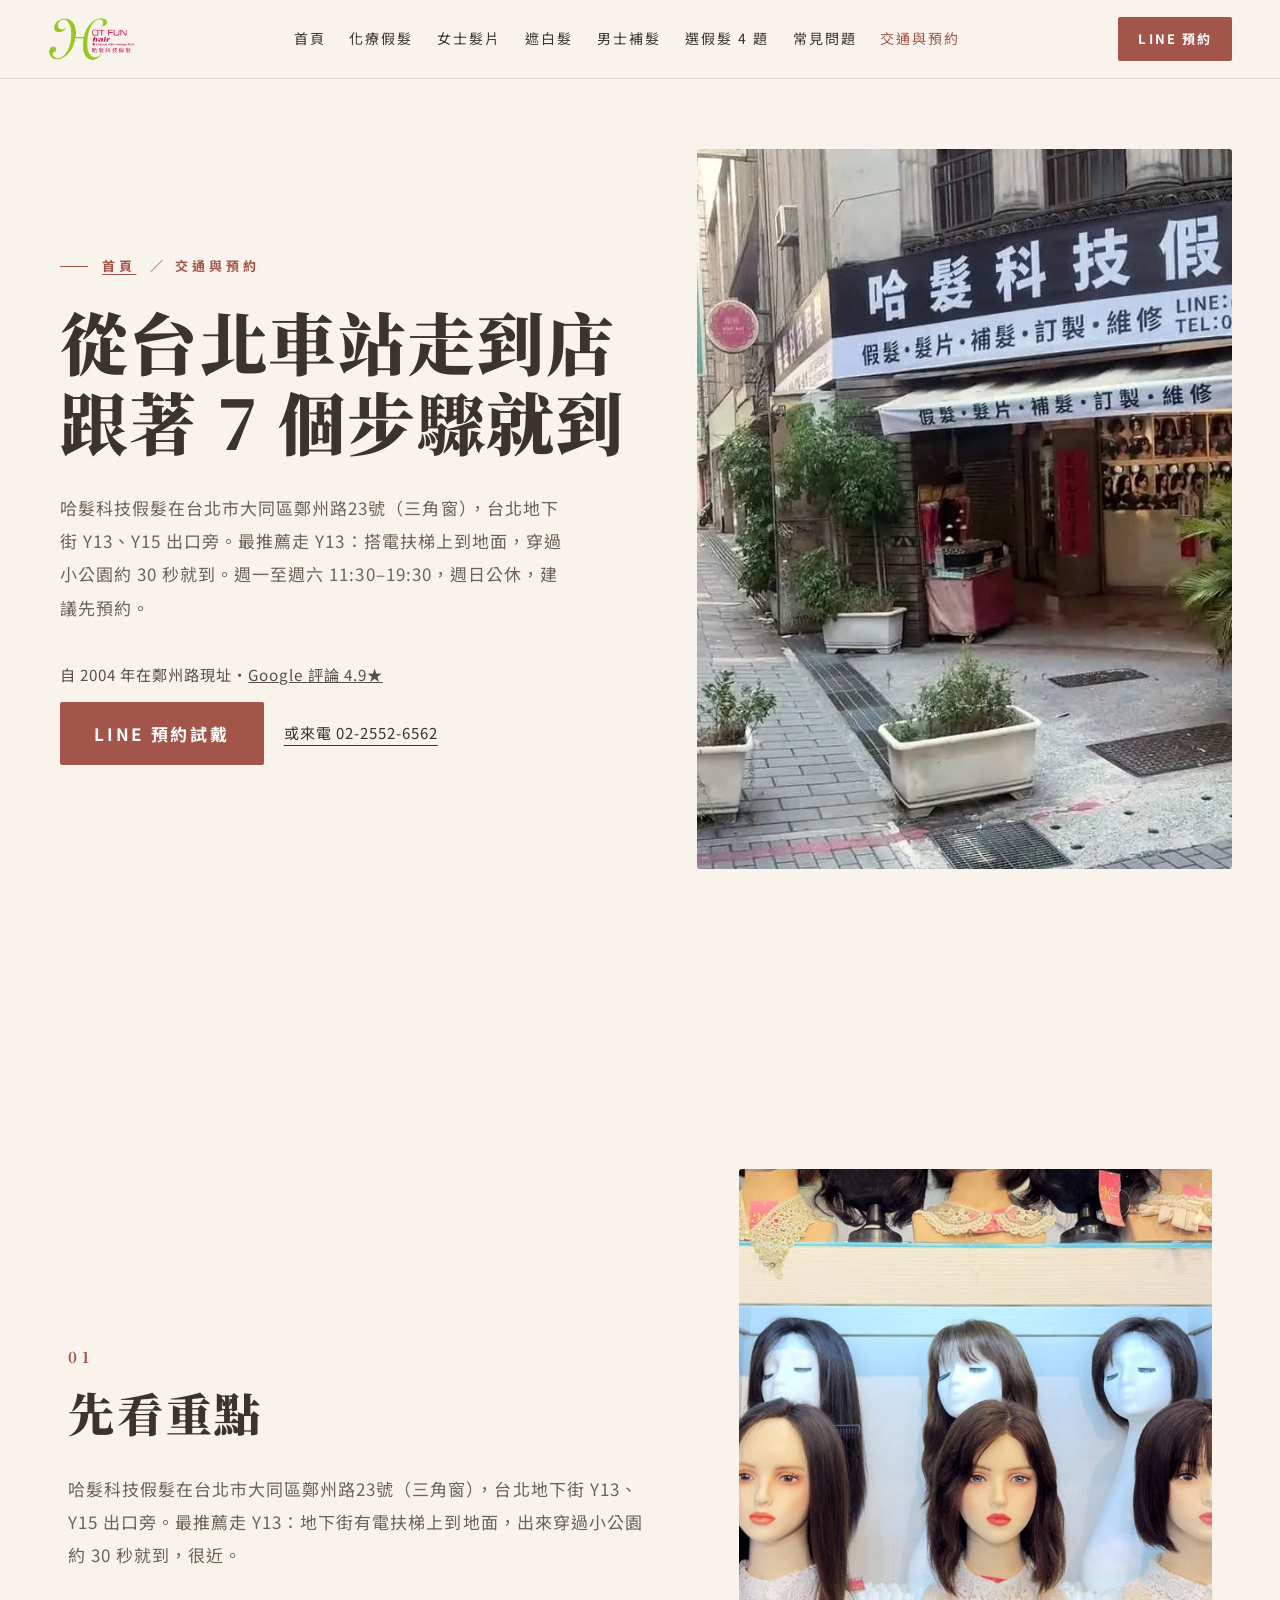
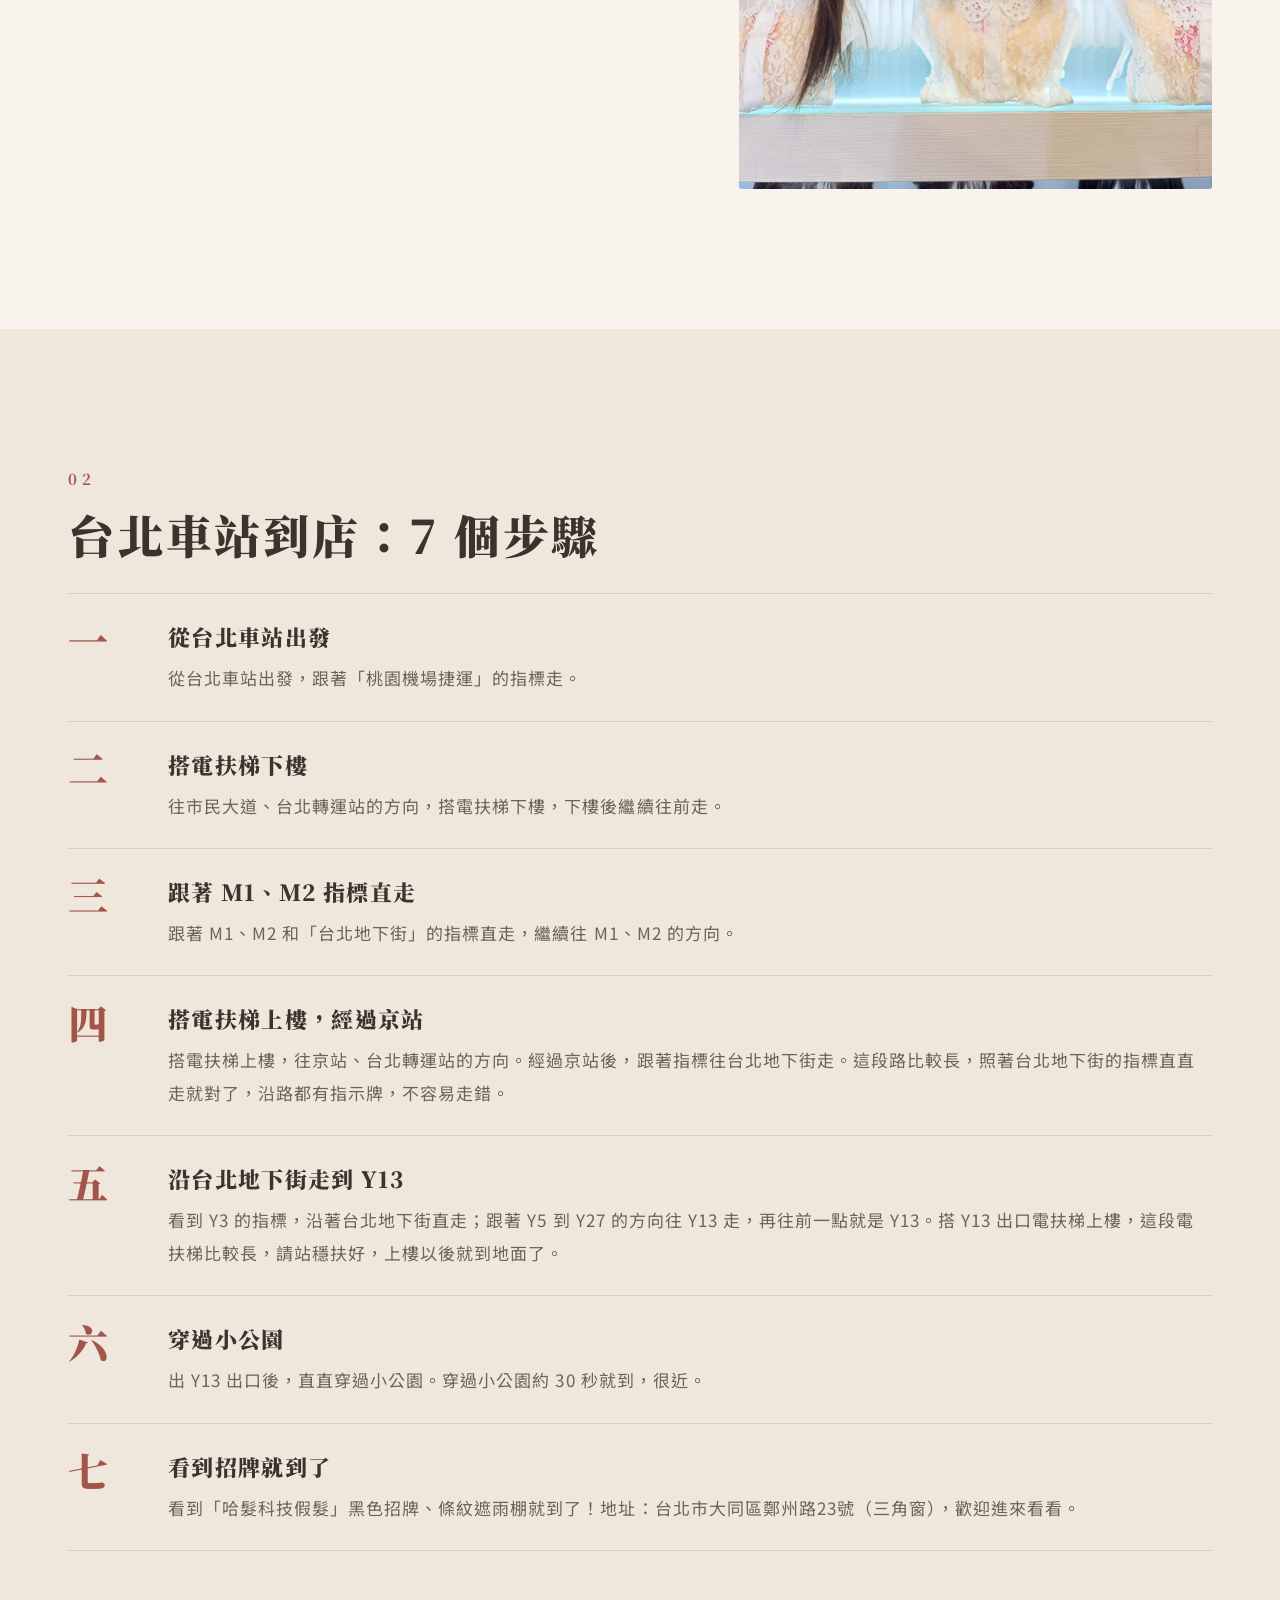
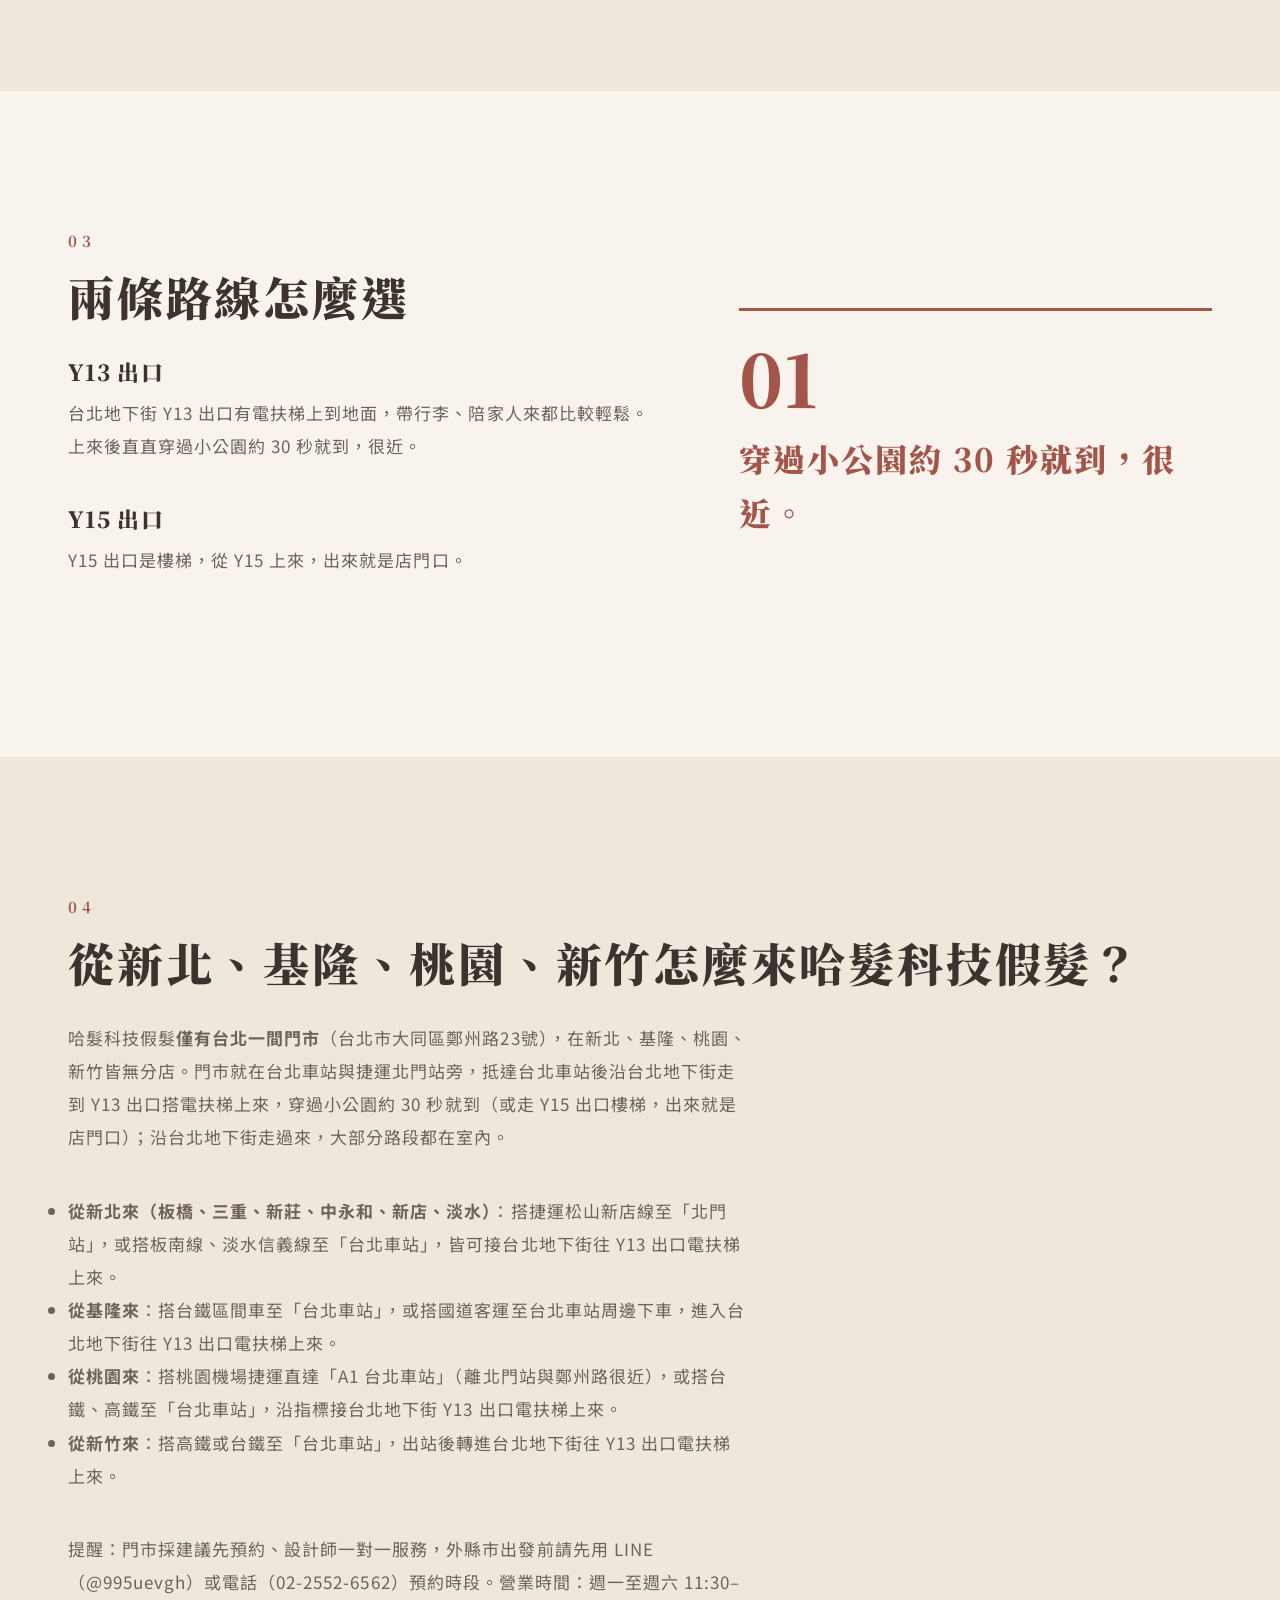
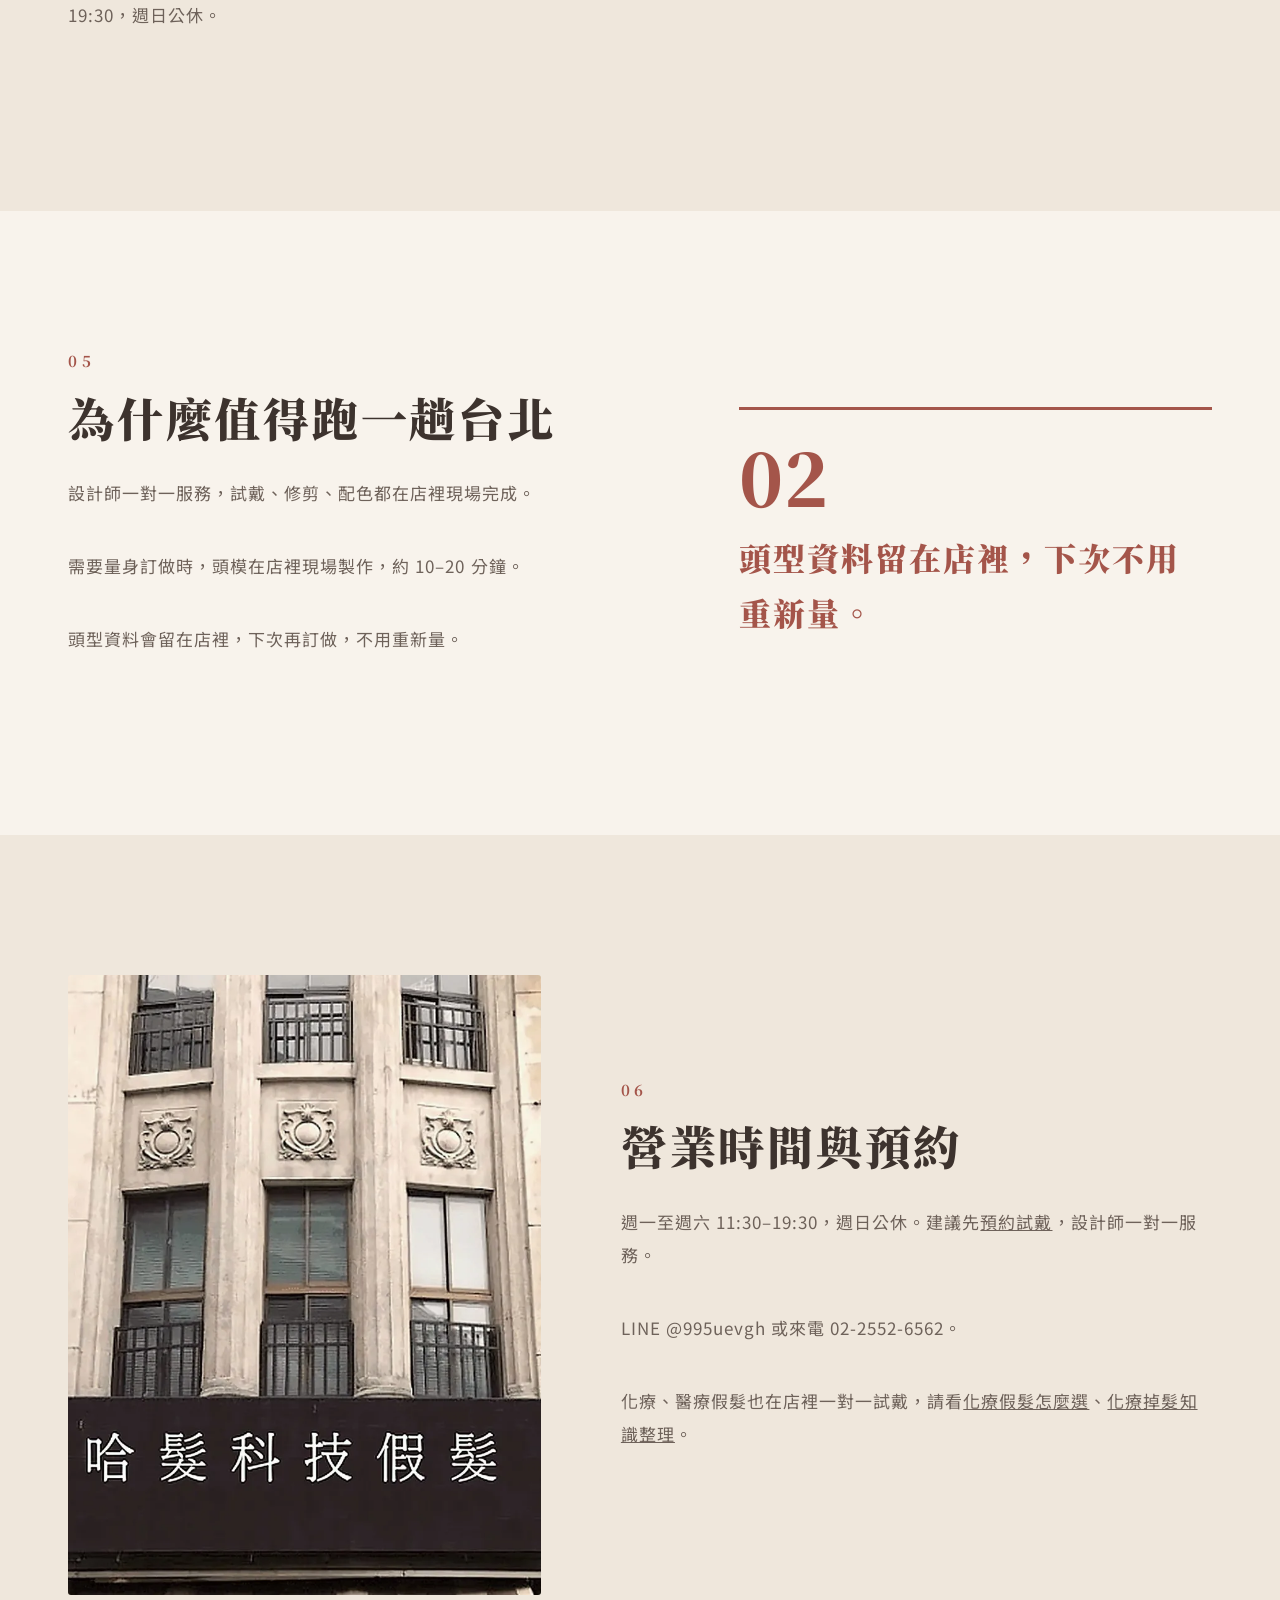
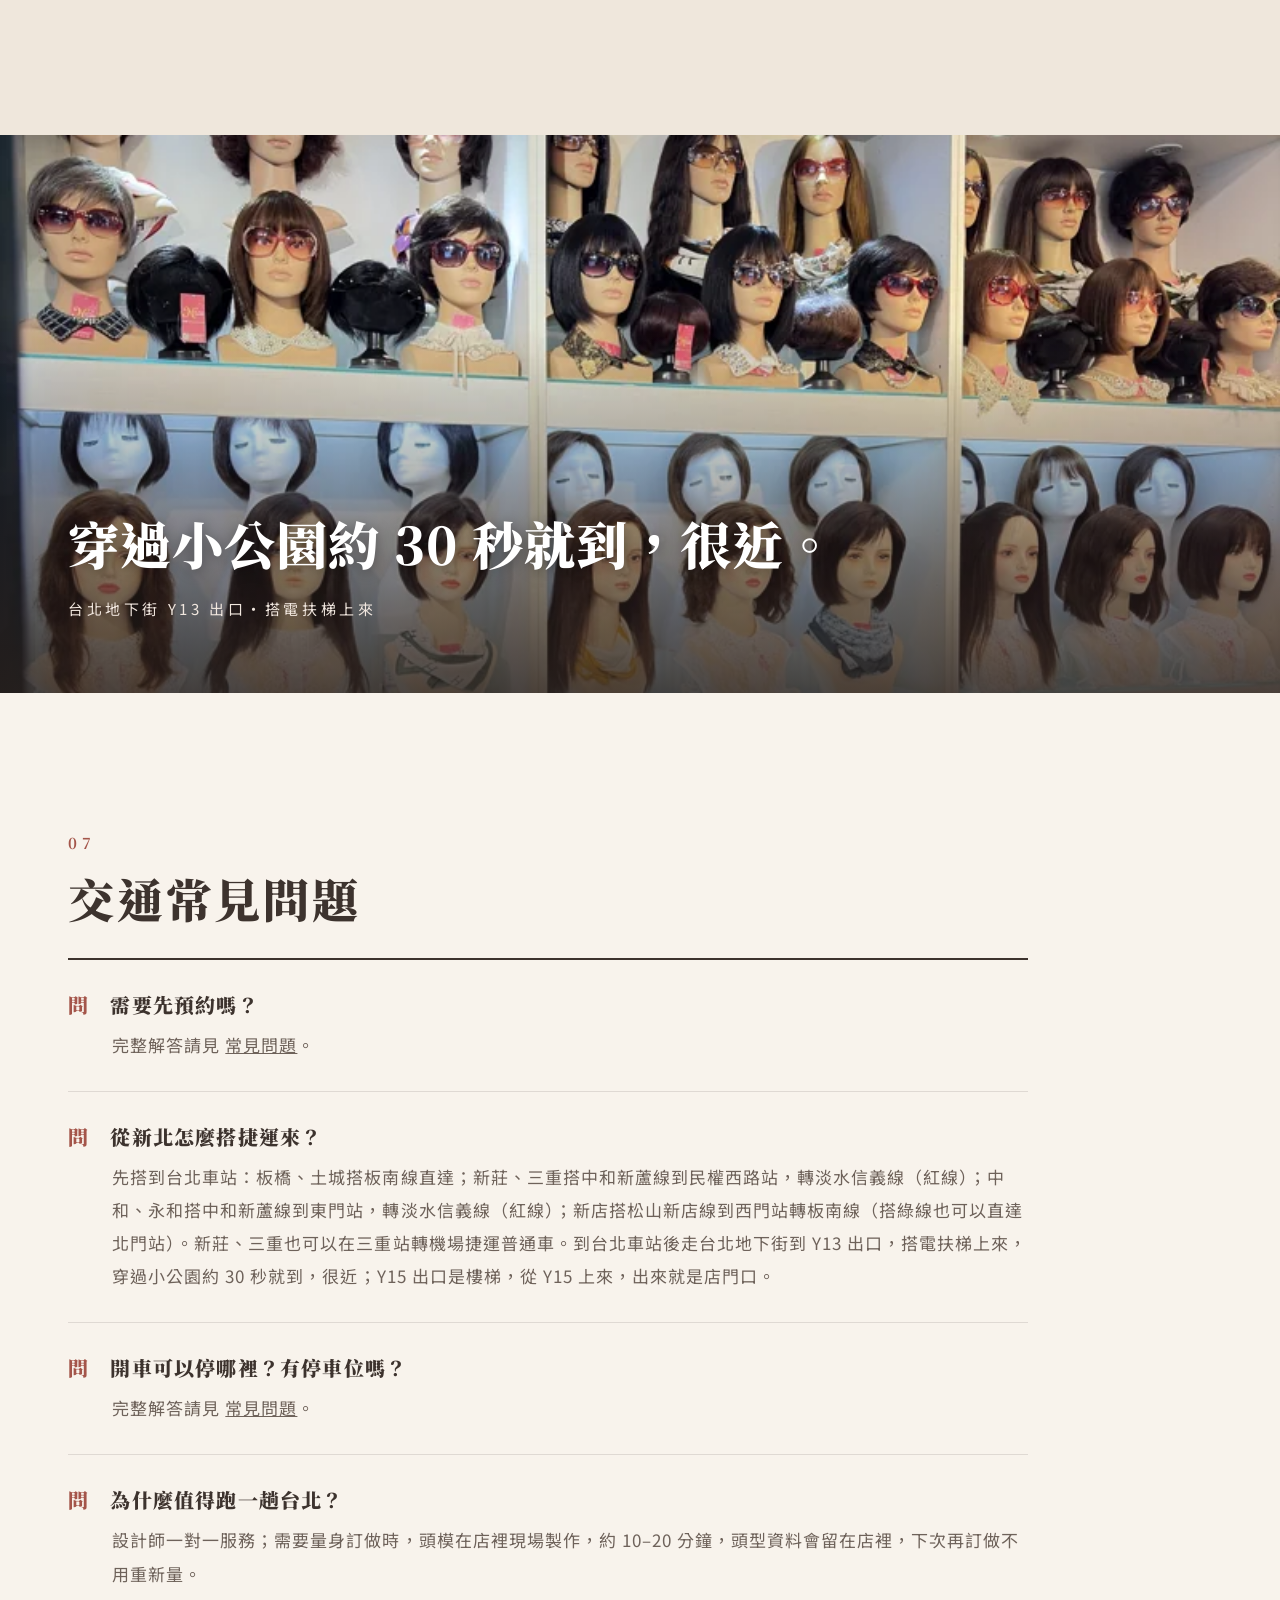
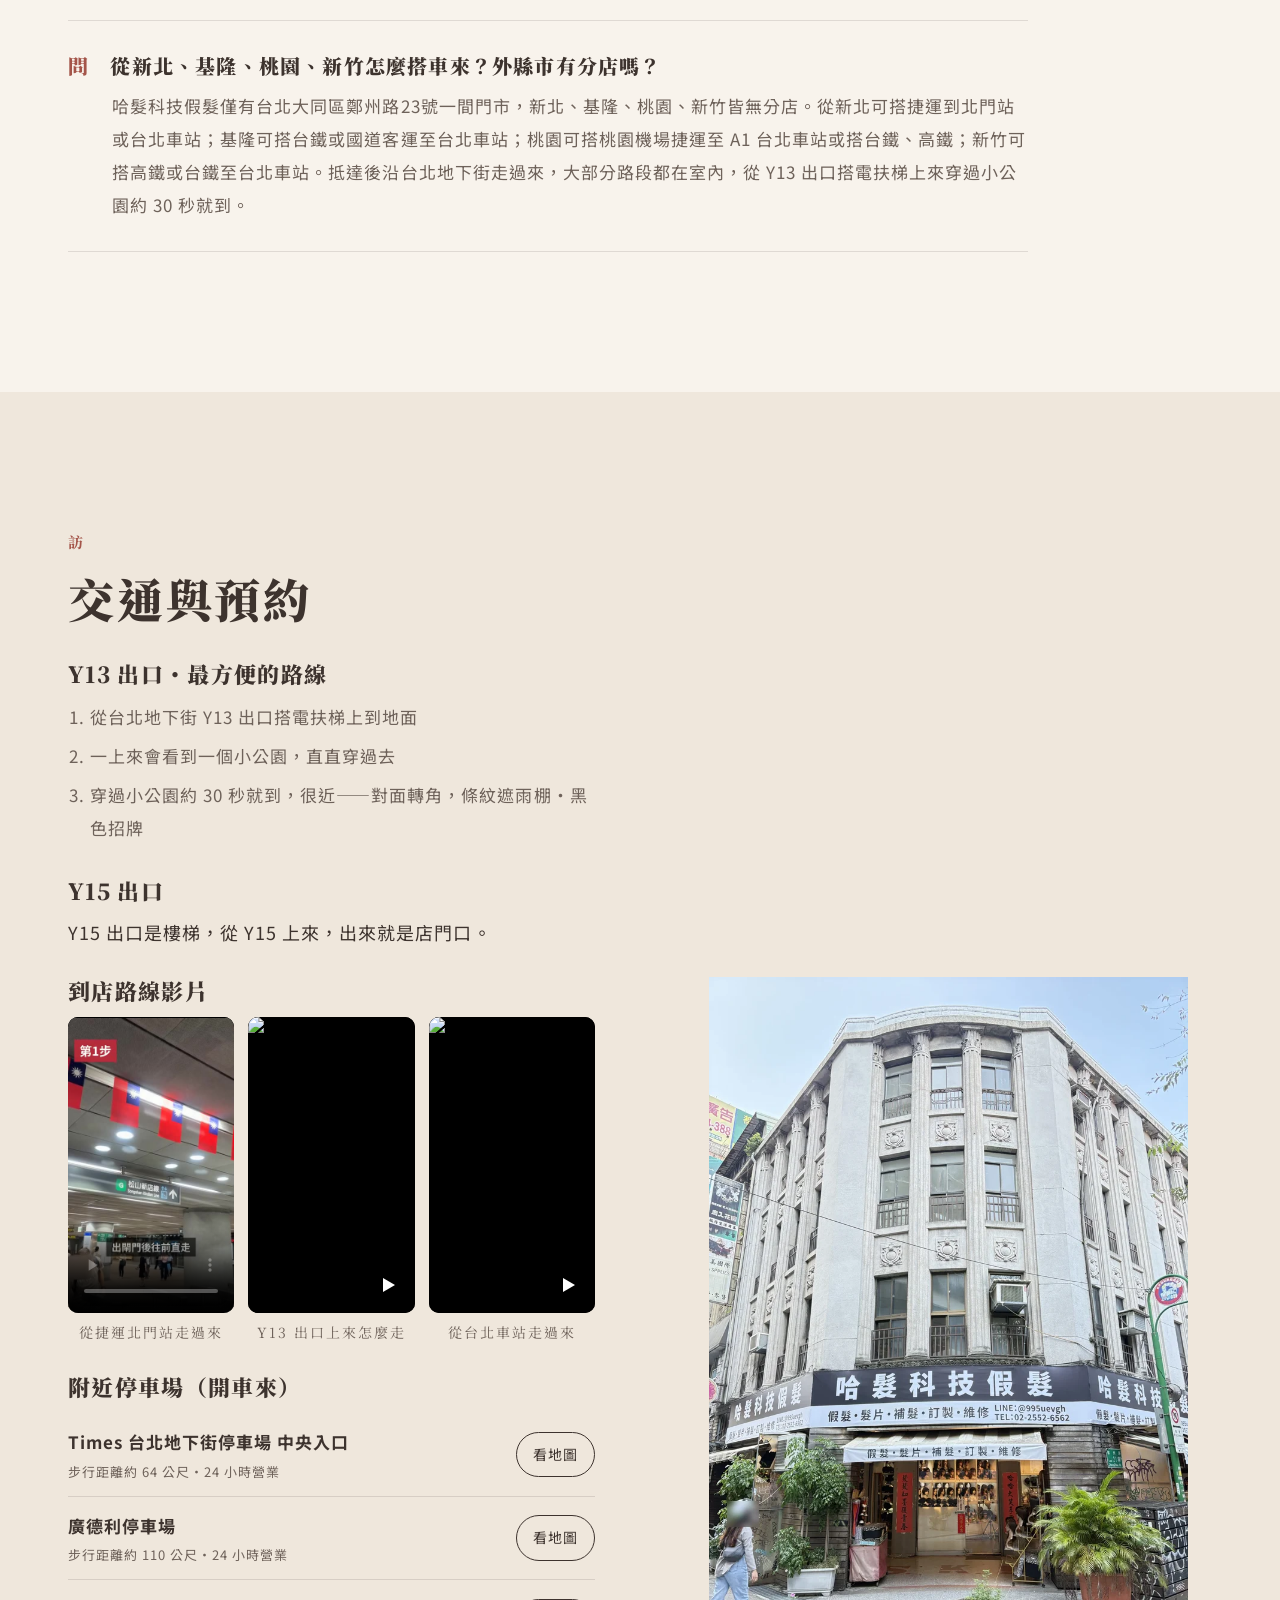
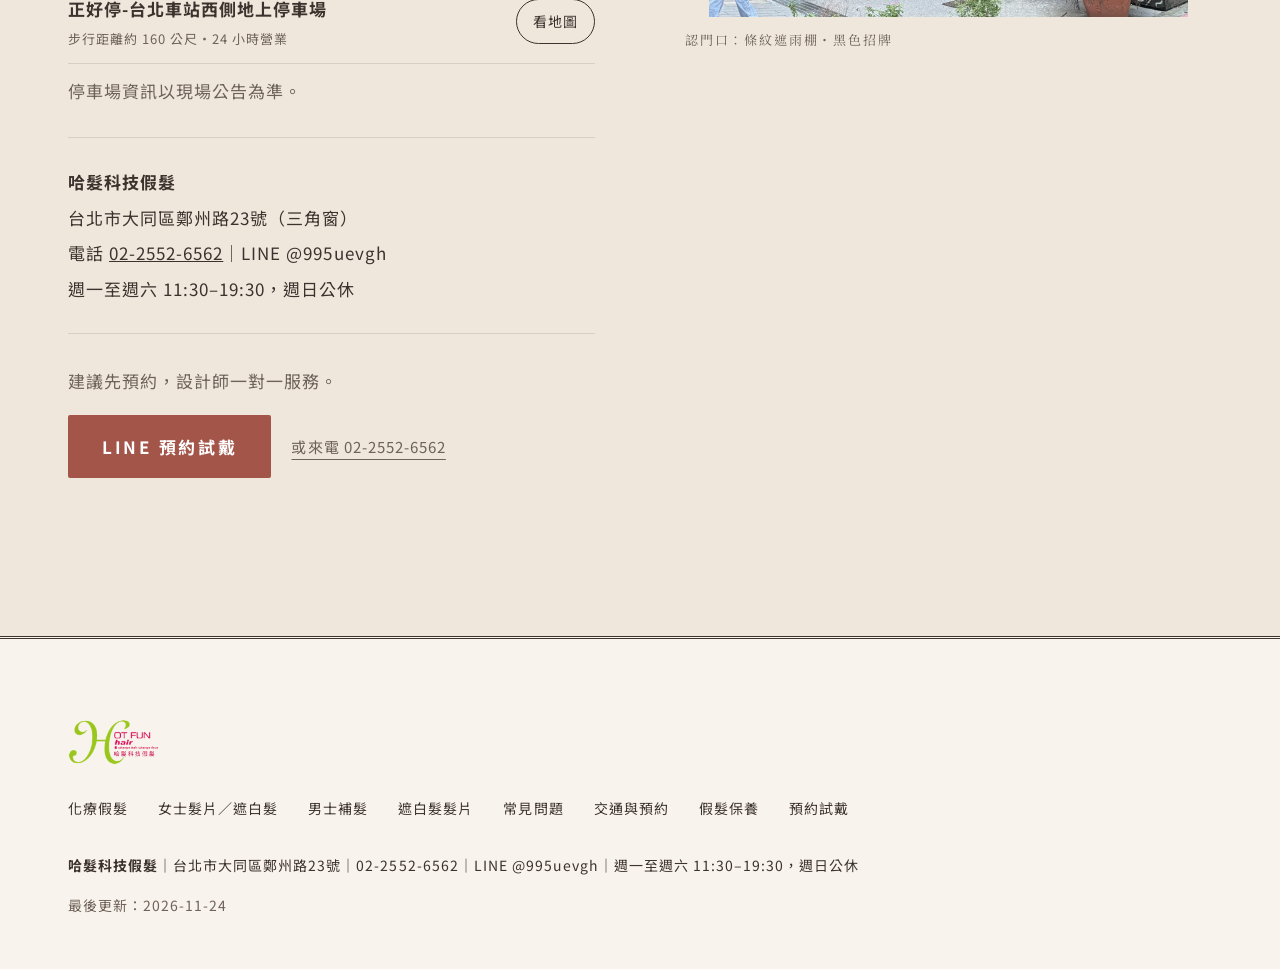
==== commit e64ac578: "2026-11-24 SEO/AEO gap-fix update 官網補洞：保養修理、男士日常、到店路線等問答對齊已確認事實，並更新 sitemap 日期。" ====
--- a/access/index.html
+++ b/access/index.html
@@ -1,6 +1,6 @@
 <!DOCTYPE html><html lang="zh-Hant-TW"><head><script async src="https://www.googletagmanager.com/gtag/js?id=G-0ZXGL8J3J7"></script>
 <script>window.dataLayer=window.dataLayer||[];function gtag(){dataLayer.push(arguments);}gtag('js',new Date());gtag('config','G-0ZXGL8J3J7');</script><script>gtag('config','AW-10937277015');</script><script src="/ga4-clicks.js" defer></script><script src="/ads-line.js" defer></script><meta charset="utf-8"><meta name="viewport" content="width=device-width, initial-scale=1"><title>交通與預約｜從台北車站走到店 7 個步驟｜哈髮科技假髮</title><meta name="description" content="從台北車站走台北地下街到 Y13 出口，搭電扶梯上來，穿過小公園約 30 秒就到哈髮科技假髮（捷運北門站旁）。店在台北市大同區鄭州路23號，建議先用 LINE 或電話預約；週一至週六 11:30–19:30，週日公休。"><link rel="canonical" href="https://www.hotfunhair.com/access/">
 <meta property="og:title" content="交通與預約｜從台北車站走到店 7 個步驟｜哈髮科技假髮"><meta property="og:description" content="從台北車站走台北地下街到 Y13 出口，搭電扶梯上來，穿過小公園約 30 秒就到哈髮科技假髮（捷運北門站旁）。店在台北市大同區鄭州路23號，建議先用 LINE 或電話預約；週一至週六 11:30–19:30，週日公休。"><meta property="og:type" content="website"><meta property="og:url" content="https://www.hotfunhair.com/access/">
-<link rel="preconnect" href="https://fonts.googleapis.com"><link rel="preconnect" href="https://fonts.gstatic.com" crossorigin><link rel="preload" as="style" href="https://fonts.googleapis.com/css2?family=Noto+Sans+TC:wght@400;500;700&family=Noto+Serif+TC:wght@400;700;900&display=swap" onload="this.onload=null;this.rel='stylesheet'"><noscript><link rel="stylesheet" href="https://fonts.googleapis.com/css2?family=Noto+Sans+TC:wght@400;500;700&family=Noto+Serif+TC:wght@400;700;900&display=swap"></noscript><link rel="stylesheet" href="../s8.css?v=r31"><script type="application/ld+json">{"@context":"https://schema.org","@graph":[{"@type":["HairSalon","Store"],"@id":"https://www.hotfunhair.com/#store","name":"哈髮科技假髮","url":"https://www.hotfunhair.com/","telephone":"+886-2-2552-6562","image":"https://www.hotfunhair.com/img/store.jpg","address":{"@type":"PostalAddress","streetAddress":"鄭州路23號","addressLocality":"大同區","addressRegion":"台北市","postalCode":"103","addressCountry":"TW"},"openingHoursSpecification":[{"@type":"OpeningHoursSpecification","dayOfWeek":["Monday","Tuesday","Wednesday","Thursday","Friday","Saturday"],"opens":"11:30","closes":"19:30"}],"sameAs":["https://line.me/R/ti/p/@995uevgh","https://www.facebook.com/hotfun.hair","https://www.instagram.com/wang570617/","https://www.threads.com/@wang570617","https://www.tiktok.com/@hotfunhair","https://www.youtube.com/channel/UCxOPaOjKT2M_qvZ90_0xKdw"],"description":"台北後站・捷運北門站旁的假髮專門店：化療後／醫療用假髮、男士補髮、女士增髮與髮片，設計師一對一試戴。","geo":{"@type":"GeoCoordinates","latitude":25.0489,"longitude":121.5127},"hasMap":"https://www.google.com/maps/search/?api=1&query=%E5%93%88%E9%AB%AE%E7%A7%91%E6%8A%80%E5%81%87%E9%AB%AE+%E9%84%AD%E5%B7%9E%E8%B7%AF23%E8%99%9F","logo":"https://www.hotfunhair.com/img/logo.png","foundingDate":"2004","alternateName":"Hot Fun Hair"},{"@type":"FAQPage","mainEntity":[{"@type":"Question","name":"從新北怎麼搭捷運來？","acceptedAnswer":{"@type":"Answer","text":"先搭到台北車站：板橋、土城搭板南線直達；新莊、三重搭中和新蘆線到民權西路站，轉淡水信義線（紅線）；中和、永和搭中和新蘆線到東門站，轉淡水信義線（紅線）；新店搭松山新店線到西門站轉板南線（搭綠線也可以直達北門站）。新莊、三重也可以在三重站轉機場捷運普通車。到台北車站後走台北地下街到 Y13 出口，搭電扶梯上來，穿過小公園約 30 秒就到，很近；Y15 出口是樓梯，從 Y15 上來，出來就是店門口。"}},{"@type":"Question","name":"為什麼值得跑一趟台北？","acceptedAnswer":{"@type":"Answer","text":"設計師一對一服務；需要量身訂做時，頭模在店裡現場製作，約 10–20 分鐘，頭型資料會留在店裡，下次再訂做不用重新量。"}}]},{"@type":"HowTo","name":"從台北車站走到哈髮科技假髮","description":"從台北車站經台北地下街 Y13 出口，步行到台北市大同區鄭州路23號的哈髮科技假髮。","step":[{"@type":"HowToStep","position":1,"name":"從台北車站出發","text":"從台北車站出發，跟著「桃園機場捷運」的指標走。","url":"https://www.hotfunhair.com/access/#step-1"},{"@type":"HowToStep","position":2,"name":"搭電扶梯下樓","text":"往市民大道、台北轉運站的方向，搭電扶梯下樓，下樓後繼續往前走。","url":"https://www.hotfunhair.com/access/#step-2"},{"@type":"HowToStep","position":3,"name":"跟著 M1、M2 指標直走","text":"跟著 M1、M2 和「台北地下街」的指標直走，繼續往 M1、M2 的方向。","url":"https://www.hotfunhair.com/access/#step-3"},{"@type":"HowToStep","position":4,"name":"搭電扶梯上樓，經過京站","text":"搭電扶梯上樓，往京站、台北轉運站的方向。經過京站後，跟著指標往台北地下街走。這段路比較長，照著台北地下街的指標直直走就對了，沿路都有指示牌，不容易走錯。","url":"https://www.hotfunhair.com/access/#step-4"},{"@type":"HowToStep","position":5,"name":"沿台北地下街走到 Y13","text":"看到 Y3 的指標，沿著台北地下街直走；跟著 Y5 到 Y27 的方向往 Y13 走，再往前一點就是 Y13。搭 Y13 出口電扶梯上樓，這段電扶梯比較長，請站穩扶好，上樓以後就到地面了。","url":"https://www.hotfunhair.com/access/#step-5"},{"@type":"HowToStep","position":6,"name":"穿過小公園","text":"出 Y13 出口後，直直穿過小公園。穿過小公園約 30 秒就到，很近。","url":"https://www.hotfunhair.com/access/#step-6"},{"@type":"HowToStep","position":7,"name":"看到招牌就到了","text":"看到「哈髮科技假髮」黑色招牌、條紋遮雨棚就到了！地址：台北市大同區鄭州路23號（三角窗），歡迎進來看看。","url":"https://www.hotfunhair.com/access/#step-7"}]},{"@type":"BreadcrumbList","itemListElement":[{"@type":"ListItem","position":1,"name":"首頁","item":"https://www.hotfunhair.com/"},{"@type":"ListItem","position":2,"name":"交通與預約","item":"https://www.hotfunhair.com/access/"}]}]}</script><meta property="og:image" content="https://www.hotfunhair.com/img/storefront.jpg"><meta property="og:locale" content="zh_TW"><meta property="og:site_name" content="哈髮科技假髮"><meta name="twitter:card" content="summary_large_image"><meta name="twitter:title" content="交通與預約｜從台北車站走到店 7 個步驟｜哈髮科技假髮"><meta name="twitter:description" content="從台北車站走台北地下街到 Y13 出口，搭電扶梯上來，穿過小公園約 30 秒就到哈髮科技假髮（捷運北門站旁）。店在台北市大同區鄭州路23號，建議先用 LINE 或電話預約；週一至週六 11:30–19:30，週日公休。"><meta name="twitter:image" content="https://www.hotfunhair.com/img/storefront.jpg"><link rel="icon" href="/img/logo.png"><script type="application/ld+json">{"@context":"https://schema.org","@type":"WebPage","url":"https://www.hotfunhair.com/access/","inLanguage":"zh-Hant-TW","dateModified":"2026-11-10"}</script></head><body class="s7"><header class="top"><div class="w"><a class="logo" href="../"><img src="../img/logo-300.webp" alt="哈髮科技假髮 Hot Fun Hair" width="150" height="75"></a><nav id="mainnav" aria-label="主選單"><ul><li><a href="../">首頁</a></li><li><a href="../medical/">化療假髮</a></li><li><a href="../women/">女士髮片</a></li><li><a href="../grey-hair/">遮白髮</a></li><li><a href="../men/">男士補髮</a></li><li><a href="../which-wig/">選假髮 4 題</a></li><li><a href="../faq/">常見問題</a></li><li><a href="../access/" aria-current=page>交通與預約</a></li></ul></nav><button type="button" class="mnav-b" aria-expanded="false" aria-controls="mainnav" aria-label="選單"><span class="mnav-i" aria-hidden="true"></span><span class="mnav-t">選單</span></button><a class="btn pk sm" href="https://line.me/R/ti/p/@995uevgh">LINE 預約</a></div></header><main><section class="hero mh"><div class="w"><p class="kick"><a href="../" style="color:inherit;text-decoration:underline;text-underline-offset:3px">首頁</a> ／ 交通與預約</p><h1>從台北車站走到店<br>跟著 7 個步驟就到</h1><p class="lede">哈髮科技假髮在台北市大同區鄭州路23號（三角窗），台北地下街 Y13、Y15 出口旁。最推薦走 Y13：搭電扶梯上到地面，穿過小公園約 30 秒就到。週一至週六 11:30–19:30，週日公休，建議先預約。</p><p class="trust">自 2004 年在鄭州路現址・<a href="https://www.google.com/maps/search/?api=1&query=%E5%93%88%E9%AB%AE%E7%A7%91%E6%8A%80%E5%81%87%E9%AB%AE+%E9%84%AD%E5%B7%9E%E8%B7%AF23%E8%99%9F" rel="noopener">Google 評論 4.9★</a></p><p class="btns"><a class="btn pk" href="https://line.me/R/ti/p/@995uevgh">LINE 預約試戴</a><a class="tl" href="tel:+886225526562">或來電 02-2552-6562</a></p></div><img fetchpriority="high" class="hero-img" src="../img/storefront.webp" srcset="../img/storefront.webp 603w" sizes="(max-width:767px) 100vw, 50vw" alt="哈髮科技假髮 店門口：鄭州路23號三角窗，條紋遮雨棚與黑色招牌" width="1080" height="1440"></section><section class="s"><div class="w side"><div class="sidemain"><h2>先看重點</h2><p class="lim">哈髮科技假髮在台北市大同區鄭州路23號（三角窗），台北地下街 Y13、Y15 出口旁。最推薦走 Y13：地下街有電扶梯上到地面，出來穿過小公園約 30 秒就到，很近。</p></div><aside class="side-ph"><img width="1400" height="1268" src="../img/g-d1027-a.webp" srcset="../img/g-d1027-a-800.webp 800w, ../img/g-d1027-a.webp 1400w" sizes="(max-width:767px) 100vw, 50vw" alt="店內櫃位：假人頭上的短髮與中長髮假髮" loading="lazy"></aside></div></section><section class="s alt"><div class="w"><h2>台北車站到店：7 個步驟</h2><ol class="num"><li id="step-1"><span>一</span><h3>從台北車站出發</h3><p>從台北車站出發，跟著「桃園機場捷運」的指標走。</p></li><li id="step-2"><span>二</span><h3>搭電扶梯下樓</h3><p>往市民大道、台北轉運站的方向，搭電扶梯下樓，下樓後繼續往前走。</p></li><li id="step-3"><span>三</span><h3>跟著 M1、M2 指標直走</h3><p>跟著 M1、M2 和「台北地下街」的指標直走，繼續往 M1、M2 的方向。</p></li><li id="step-4"><span>四</span><h3>搭電扶梯上樓，經過京站</h3><p>搭電扶梯上樓，往京站、台北轉運站的方向。經過京站後，跟著指標往台北地下街走。這段路比較長，照著台北地下街的指標直直走就對了，沿路都有指示牌，不容易走錯。</p></li><li id="step-5"><span>五</span><h3>沿台北地下街走到 Y13</h3><p>看到 Y3 的指標，沿著台北地下街直走；跟著 Y5 到 Y27 的方向往 Y13 走，再往前一點就是 Y13。搭 Y13 出口電扶梯上樓，這段電扶梯比較長，請站穩扶好，上樓以後就到地面了。</p></li><li id="step-6"><span>六</span><h3>穿過小公園</h3><p>出 Y13 出口後，直直穿過小公園。穿過小公園約 30 秒就到，很近。</p></li><li id="step-7"><span>七</span><h3>看到招牌就到了</h3><p>看到「哈髮科技假髮」黑色招牌、條紋遮雨棚就到了！地址：台北市大同區鄭州路23號（三角窗），歡迎進來看看。</p></li></ol></div></section><section class="s"><div class="w side"><div class="sidemain"><h2>兩條路線怎麼選</h2><h3>Y13 出口</h3><p class="lim">台北地下街 Y13 出口有電扶梯上到地面，帶行李、陪家人來都比較輕鬆。上來後直直穿過小公園約 30 秒就到，很近。</p><h3>Y15 出口</h3><p class="lim">Y15 出口是樓梯，從 Y15 上來，出來就是店門口。</p></div><aside class="side-q"><span>01</span><p>穿過小公園約 30 秒就到，很近。</p></aside></div></section><section class="s alt"><div class="w"><h2>從新北搭捷運來</h2><p class="lim">每區先列轉乘最少的路線，都先到台北車站。</p><ul class="lim"><li><b>板橋（板橋站）</b>：板南線往南港展覽館方向，直達台北車站，約 5 站。</li><li><b>土城（土城站）</b>：板南線往南港展覽館方向，直達台北車站，約 9 站。</li><li><b>新莊（新莊站）</b>：中和新蘆線（新莊線）往南勢角方向約 7 站到民權西路站，轉淡水信義線（紅線）往象山方向約 3 站到台北車站。另一條路：中和新蘆線約 3 站到三重站，轉機場捷運普通車約 1 站到台北車站；住新莊副都心附近，可從機場捷運新莊副都心站搭普通車直達台北車站，約 3 站（直達車不停三重、新莊副都心）。</li><li><b>三重（三重站）</b>：中和新蘆線（新莊線）往南勢角方向約 4 站到民權西路站，轉淡水信義線（紅線）往象山方向約 3 站到台北車站。另一條路：三重站轉機場捷運普通車，約 1 站到台北車站（直達車不停三重）。</li><li><b>中和（南勢角站）／永和（頂溪站）</b>：中和新蘆線往迴龍／蘆洲方向到東門站（南勢角約 5 站、頂溪約 2 站），轉淡水信義線（紅線）往淡水方向約 3 站到台北車站。</li><li><b>新店（新店站）</b>：松山新店線往松山方向約 11 站到西門站，轉板南線往南港展覽館方向，約 1 站到台北車站。搭綠線也可以直達北門站。</li></ul><p class="lim">到台北車站後，照上面 7 個步驟走台北地下街到 Y13 出口，搭電扶梯上來，穿過小公園約 30 秒就到，很近。也可以走 Y15：Y15 出口是樓梯，從 Y15 上來，出來就是店門口。</p></div></section><section class="s"><div class="w side"><div class="sidemain"><h2>為什麼值得跑一趟台北</h2><p class="lim">設計師一對一服務，試戴、修剪、配色都在店裡現場完成。</p><p class="lim">需要量身訂做時，頭模在店裡現場製作，約 10–20 分鐘。</p><p class="lim">頭型資料會留在店裡，下次再訂做，不用重新量。</p></div><aside class="side-q"><span>02</span><p>頭型資料留在店裡，下次不用重新量。</p></aside></div></section><section class="s alt"><div class="w side"><div class="sidemain"><h2>營業時間與預約</h2><p class="lim">週一至週六 11:30–19:30，週日公休。建議先<a href="../try-on/">預約試戴</a>，設計師一對一服務。</p><p class="lim">LINE @995uevgh 或來電 02-2552-6562。</p><p class="lim">化療、醫療假髮也在店裡一對一試戴，請看<a href="../medical/">化療假髮怎麼選</a>、<a href="../chemo-wig-subsidy/">化療掉髮知識整理</a>。</p></div><aside class="side-ph"><img width="1080" height="1350" src="../img/portrait-building-facade.webp" srcset="../img/portrait-building-facade-800.webp 800w, ../img/portrait-building-facade.webp 1080w" sizes="(max-width:767px) 100vw, 50vw" alt="哈髮科技假髮所在的石造老建築與招牌" loading="lazy"></aside></div></section><section class="band" aria-label="店內實景"><img width="1080" height="669" src="../img/band-wall.webp" srcset="../img/band-wall-800.webp 800w, ../img/band-wall.webp 1080w" sizes="(max-width:767px) 100vw, 50vw" alt="店內實景：假髮與髮片展示" loading="lazy"><div class="w"><q>穿過小公園約 30 秒就到，很近。</q><small>台北地下街 Y13 出口・搭電扶梯上來</small></div></section><section class="s" id="qa"><div class="w"><h2>交通常見問題</h2><div class="qa"><details open><summary><h3>需要先預約嗎？</h3></summary><p>完整解答請見 <a href="../faq/">常見問題</a>。</p></details><details open><summary><h3>從新北怎麼搭捷運來？</h3></summary><p>先搭到台北車站：板橋、土城搭板南線直達；新莊、三重搭中和新蘆線到民權西路站，轉淡水信義線（紅線）；中和、永和搭中和新蘆線到東門站，轉淡水信義線（紅線）；新店搭松山新店線到西門站轉板南線（搭綠線也可以直達北門站）。新莊、三重也可以在三重站轉機場捷運普通車。到台北車站後走台北地下街到 Y13 出口，搭電扶梯上來，穿過小公園約 30 秒就到，很近；Y15 出口是樓梯，從 Y15 上來，出來就是店門口。</p></details><details open><summary><h3>開車可以停哪裡？有停車位嗎？</h3></summary><p>完整解答請見 <a href="../faq/">常見問題</a>。</p></details><details open><summary><h3>為什麼值得跑一趟台北？</h3></summary><p>設計師一對一服務；需要量身訂做時，頭模在店裡現場製作，約 10–20 分鐘，頭型資料會留在店裡，下次再訂做不用重新量。</p></details></div></div></section></main><section class="s alt" id="visit"><div class="w split"><div class="txt"><h2>交通與預約</h2><h3>Y13 出口・最方便的路線</h3><ol class="route"><li>從台北地下街 Y13 出口搭電扶梯上到地面</li><li>一上來會看到一個小公園，直直穿過去</li><li>穿過小公園約 30 秒就到，很近——對面轉角，條紋遮雨棚・黑色招牌</li></ol><h3>Y15 出口</h3><p class="note">Y15 出口是樓梯，從 Y15 上來，出來就是店門口。</p>
+<link rel="preconnect" href="https://fonts.googleapis.com"><link rel="preconnect" href="https://fonts.gstatic.com" crossorigin><link rel="preload" as="style" href="https://fonts.googleapis.com/css2?family=Noto+Sans+TC:wght@400;500;700&family=Noto+Serif+TC:wght@400;700;900&display=swap" onload="this.onload=null;this.rel='stylesheet'"><noscript><link rel="stylesheet" href="https://fonts.googleapis.com/css2?family=Noto+Sans+TC:wght@400;500;700&family=Noto+Serif+TC:wght@400;700;900&display=swap"></noscript><link rel="stylesheet" href="../s8.css?v=r31"><script type="application/ld+json">{"@context":"https://schema.org","@graph":[{"@type":["HairSalon","Store"],"@id":"https://www.hotfunhair.com/#store","name":"哈髮科技假髮","url":"https://www.hotfunhair.com/","telephone":"+886-2-2552-6562","image":"https://www.hotfunhair.com/img/store.jpg","address":{"@type":"PostalAddress","streetAddress":"鄭州路23號","addressLocality":"大同區","addressRegion":"台北市","postalCode":"103","addressCountry":"TW"},"openingHoursSpecification":[{"@type":"OpeningHoursSpecification","dayOfWeek":["Monday","Tuesday","Wednesday","Thursday","Friday","Saturday"],"opens":"11:30","closes":"19:30"}],"sameAs":["https://line.me/R/ti/p/@995uevgh","https://www.facebook.com/hotfun.hair","https://www.instagram.com/wang570617/","https://www.threads.com/@wang570617","https://www.tiktok.com/@hotfunhair","https://www.youtube.com/channel/UCxOPaOjKT2M_qvZ90_0xKdw"],"description":"台北後站・捷運北門站旁的假髮專門店：化療後／醫療用假髮、男士補髮、女士增髮與髮片，設計師一對一試戴。","geo":{"@type":"GeoCoordinates","latitude":25.0489,"longitude":121.5127},"hasMap":"https://www.google.com/maps/search/?api=1&query=%E5%93%88%E9%AB%AE%E7%A7%91%E6%8A%80%E5%81%87%E9%AB%AE+%E9%84%AD%E5%B7%9E%E8%B7%AF23%E8%99%9F","logo":"https://www.hotfunhair.com/img/logo.png","foundingDate":"2004","alternateName":"Hot Fun Hair"},{"@type":"FAQPage","mainEntity":[{"@type":"Question","name":"從新北怎麼搭捷運來？","acceptedAnswer":{"@type":"Answer","text":"先搭到台北車站：板橋、土城搭板南線直達；新莊、三重搭中和新蘆線到民權西路站，轉淡水信義線（紅線）；中和、永和搭中和新蘆線到東門站，轉淡水信義線（紅線）；新店搭松山新店線到西門站轉板南線（搭綠線也可以直達北門站）。新莊、三重也可以在三重站轉機場捷運普通車。到台北車站後走台北地下街到 Y13 出口，搭電扶梯上來，穿過小公園約 30 秒就到，很近；Y15 出口是樓梯，從 Y15 上來，出來就是店門口。"}},{"@type":"Question","name":"為什麼值得跑一趟台北？","acceptedAnswer":{"@type":"Answer","text":"設計師一對一服務；需要量身訂做時，頭模在店裡現場製作，約 10–20 分鐘，頭型資料會留在店裡，下次再訂做不用重新量。"}},{"@type":"Question","name":"從新北、基隆、桃園、新竹怎麼搭車來？外縣市有分店嗎？","acceptedAnswer":{"@type":"Answer","text":"哈髮科技假髮僅有台北大同區鄭州路23號一間門市，新北、基隆、桃園、新竹皆無分店。從新北可搭捷運到北門站或台北車站；基隆可搭台鐵或國道客運至台北車站；桃園可搭桃園機場捷運至 A1 台北車站或搭台鐵、高鐵；新竹可搭高鐵或台鐵至台北車站。抵達後沿台北地下街走過來，大部分路段都在室內，從 Y13 出口搭電扶梯上來穿過小公園約 30 秒就到。"}}]},{"@type":"HowTo","name":"從台北車站走到哈髮科技假髮","description":"從台北車站經台北地下街 Y13 出口，步行到台北市大同區鄭州路23號的哈髮科技假髮。","step":[{"@type":"HowToStep","position":1,"name":"從台北車站出發","text":"從台北車站出發，跟著「桃園機場捷運」的指標走。","url":"https://www.hotfunhair.com/access/#step-1"},{"@type":"HowToStep","position":2,"name":"搭電扶梯下樓","text":"往市民大道、台北轉運站的方向，搭電扶梯下樓，下樓後繼續往前走。","url":"https://www.hotfunhair.com/access/#step-2"},{"@type":"HowToStep","position":3,"name":"跟著 M1、M2 指標直走","text":"跟著 M1、M2 和「台北地下街」的指標直走，繼續往 M1、M2 的方向。","url":"https://www.hotfunhair.com/access/#step-3"},{"@type":"HowToStep","position":4,"name":"搭電扶梯上樓，經過京站","text":"搭電扶梯上樓，往京站、台北轉運站的方向。經過京站後，跟著指標往台北地下街走。這段路比較長，照著台北地下街的指標直直走就對了，沿路都有指示牌，不容易走錯。","url":"https://www.hotfunhair.com/access/#step-4"},{"@type":"HowToStep","position":5,"name":"沿台北地下街走到 Y13","text":"看到 Y3 的指標，沿著台北地下街直走；跟著 Y5 到 Y27 的方向往 Y13 走，再往前一點就是 Y13。搭 Y13 出口電扶梯上樓，這段電扶梯比較長，請站穩扶好，上樓以後就到地面了。","url":"https://www.hotfunhair.com/access/#step-5"},{"@type":"HowToStep","position":6,"name":"穿過小公園","text":"出 Y13 出口後，直直穿過小公園。穿過小公園約 30 秒就到，很近。","url":"https://www.hotfunhair.com/access/#step-6"},{"@type":"HowToStep","position":7,"name":"看到招牌就到了","text":"看到「哈髮科技假髮」黑色招牌、條紋遮雨棚就到了！地址：台北市大同區鄭州路23號（三角窗），歡迎進來看看。","url":"https://www.hotfunhair.com/access/#step-7"}]},{"@type":"BreadcrumbList","itemListElement":[{"@type":"ListItem","position":1,"name":"首頁","item":"https://www.hotfunhair.com/"},{"@type":"ListItem","position":2,"name":"交通與預約","item":"https://www.hotfunhair.com/access/"}]}]}</script><meta property="og:image" content="https://www.hotfunhair.com/img/storefront.jpg"><meta property="og:locale" content="zh_TW"><meta property="og:site_name" content="哈髮科技假髮"><meta name="twitter:card" content="summary_large_image"><meta name="twitter:title" content="交通與預約｜從台北車站走到店 7 個步驟｜哈髮科技假髮"><meta name="twitter:description" content="從台北車站走台北地下街到 Y13 出口，搭電扶梯上來，穿過小公園約 30 秒就到哈髮科技假髮（捷運北門站旁）。店在台北市大同區鄭州路23號，建議先用 LINE 或電話預約；週一至週六 11:30–19:30，週日公休。"><meta name="twitter:image" content="https://www.hotfunhair.com/img/storefront.jpg"><link rel="icon" href="/img/logo.png"><script type="application/ld+json">{"@context":"https://schema.org","@type":"WebPage","url":"https://www.hotfunhair.com/access/","inLanguage":"zh-Hant-TW","dateModified":"2026-11-10"}</script></head><body class="s7"><header class="top"><div class="w"><a class="logo" href="../"><img src="../img/logo-300.webp" alt="哈髮科技假髮 Hot Fun Hair" width="150" height="75"></a><nav id="mainnav" aria-label="主選單"><ul><li><a href="../">首頁</a></li><li><a href="../medical/">化療假髮</a></li><li><a href="../women/">女士髮片</a></li><li><a href="../grey-hair/">遮白髮</a></li><li><a href="../men/">男士補髮</a></li><li><a href="../which-wig/">選假髮 4 題</a></li><li><a href="../faq/">常見問題</a></li><li><a href="../access/" aria-current=page>交通與預約</a></li></ul></nav><button type="button" class="mnav-b" aria-expanded="false" aria-controls="mainnav" aria-label="選單"><span class="mnav-i" aria-hidden="true"></span><span class="mnav-t">選單</span></button><a class="btn pk sm" href="https://line.me/R/ti/p/@995uevgh">LINE 預約</a></div></header><main><section class="hero mh"><div class="w"><p class="kick"><a href="../" style="color:inherit;text-decoration:underline;text-underline-offset:3px">首頁</a> ／ 交通與預約</p><h1>從台北車站走到店<br>跟著 7 個步驟就到</h1><p class="lede">哈髮科技假髮在台北市大同區鄭州路23號（三角窗），台北地下街 Y13、Y15 出口旁。最推薦走 Y13：搭電扶梯上到地面，穿過小公園約 30 秒就到。週一至週六 11:30–19:30，週日公休，建議先預約。</p><p class="trust">自 2004 年在鄭州路現址・<a href="https://www.google.com/maps/search/?api=1&query=%E5%93%88%E9%AB%AE%E7%A7%91%E6%8A%80%E5%81%87%E9%AB%AE+%E9%84%AD%E5%B7%9E%E8%B7%AF23%E8%99%9F" rel="noopener">Google 評論 4.9★</a></p><p class="btns"><a class="btn pk" href="https://line.me/R/ti/p/@995uevgh">LINE 預約試戴</a><a class="tl" href="tel:+886225526562">或來電 02-2552-6562</a></p></div><img fetchpriority="high" class="hero-img" src="../img/storefront.webp" srcset="../img/storefront.webp 603w" sizes="(max-width:767px) 100vw, 50vw" alt="哈髮科技假髮 店門口：鄭州路23號三角窗，條紋遮雨棚與黑色招牌" width="1080" height="1440"></section><section class="s"><div class="w side"><div class="sidemain"><h2>先看重點</h2><p class="lim">哈髮科技假髮在台北市大同區鄭州路23號（三角窗），台北地下街 Y13、Y15 出口旁。最推薦走 Y13：地下街有電扶梯上到地面，出來穿過小公園約 30 秒就到，很近。</p></div><aside class="side-ph"><img width="1400" height="1268" src="../img/g-d1027-a.webp" srcset="../img/g-d1027-a-800.webp 800w, ../img/g-d1027-a.webp 1400w" sizes="(max-width:767px) 100vw, 50vw" alt="店內櫃位：假人頭上的短髮與中長髮假髮" loading="lazy"></aside></div></section><section class="s alt"><div class="w"><h2>台北車站到店：7 個步驟</h2><ol class="num"><li id="step-1"><span>一</span><h3>從台北車站出發</h3><p>從台北車站出發，跟著「桃園機場捷運」的指標走。</p></li><li id="step-2"><span>二</span><h3>搭電扶梯下樓</h3><p>往市民大道、台北轉運站的方向，搭電扶梯下樓，下樓後繼續往前走。</p></li><li id="step-3"><span>三</span><h3>跟著 M1、M2 指標直走</h3><p>跟著 M1、M2 和「台北地下街」的指標直走，繼續往 M1、M2 的方向。</p></li><li id="step-4"><span>四</span><h3>搭電扶梯上樓，經過京站</h3><p>搭電扶梯上樓，往京站、台北轉運站的方向。經過京站後，跟著指標往台北地下街走。這段路比較長，照著台北地下街的指標直直走就對了，沿路都有指示牌，不容易走錯。</p></li><li id="step-5"><span>五</span><h3>沿台北地下街走到 Y13</h3><p>看到 Y3 的指標，沿著台北地下街直走；跟著 Y5 到 Y27 的方向往 Y13 走，再往前一點就是 Y13。搭 Y13 出口電扶梯上樓，這段電扶梯比較長，請站穩扶好，上樓以後就到地面了。</p></li><li id="step-6"><span>六</span><h3>穿過小公園</h3><p>出 Y13 出口後，直直穿過小公園。穿過小公園約 30 秒就到，很近。</p></li><li id="step-7"><span>七</span><h3>看到招牌就到了</h3><p>看到「哈髮科技假髮」黑色招牌、條紋遮雨棚就到了！地址：台北市大同區鄭州路23號（三角窗），歡迎進來看看。</p></li></ol></div></section><section class="s"><div class="w side"><div class="sidemain"><h2>兩條路線怎麼選</h2><h3>Y13 出口</h3><p class="lim">台北地下街 Y13 出口有電扶梯上到地面，帶行李、陪家人來都比較輕鬆。上來後直直穿過小公園約 30 秒就到，很近。</p><h3>Y15 出口</h3><p class="lim">Y15 出口是樓梯，從 Y15 上來，出來就是店門口。</p></div><aside class="side-q"><span>01</span><p>穿過小公園約 30 秒就到，很近。</p></aside></div></section><section class="s alt"><div class="w"><h2>從新北、基隆、桃園、新竹怎麼來哈髮科技假髮？</h2><p class="lim">哈髮科技假髮<strong>僅有台北一間門市</strong>（台北市大同區鄭州路23號），在新北、基隆、桃園、新竹皆無分店。門市就在台北車站與捷運北門站旁，抵達台北車站後沿台北地下街走到 Y13 出口搭電扶梯上來，穿過小公園約 30 秒就到（或走 Y15 出口樓梯，出來就是店門口）；沿台北地下街走過來，大部分路段都在室內。</p><ul class="lim"><li><strong>從新北來（板橋、三重、新莊、中永和、新店、淡水）</strong>：搭捷運松山新店線至「北門站」，或搭板南線、淡水信義線至「台北車站」，皆可接台北地下街往 Y13 出口電扶梯上來。</li><li><strong>從基隆來</strong>：搭台鐵區間車至「台北車站」，或搭國道客運至台北車站周邊下車，進入台北地下街往 Y13 出口電扶梯上來。</li><li><strong>從桃園來</strong>：搭桃園機場捷運直達「A1 台北車站」（離北門站與鄭州路很近），或搭台鐵、高鐵至「台北車站」，沿指標接台北地下街 Y13 出口電扶梯上來。</li><li><strong>從新竹來</strong>：搭高鐵或台鐵至「台北車站」，出站後轉進台北地下街往 Y13 出口電扶梯上來。</li></ul><p class="lim">提醒：門市採建議先預約、設計師一對一服務，外縣市出發前請先用 LINE（@995uevgh）或電話（02-2552-6562）預約時段。營業時間：週一至週六 11:30–19:30，週日公休。</p></div></section><section class="s"><div class="w side"><div class="sidemain"><h2>為什麼值得跑一趟台北</h2><p class="lim">設計師一對一服務，試戴、修剪、配色都在店裡現場完成。</p><p class="lim">需要量身訂做時，頭模在店裡現場製作，約 10–20 分鐘。</p><p class="lim">頭型資料會留在店裡，下次再訂做，不用重新量。</p></div><aside class="side-q"><span>02</span><p>頭型資料留在店裡，下次不用重新量。</p></aside></div></section><section class="s alt"><div class="w side"><div class="sidemain"><h2>營業時間與預約</h2><p class="lim">週一至週六 11:30–19:30，週日公休。建議先<a href="../try-on/">預約試戴</a>，設計師一對一服務。</p><p class="lim">LINE @995uevgh 或來電 02-2552-6562。</p><p class="lim">化療、醫療假髮也在店裡一對一試戴，請看<a href="../medical/">化療假髮怎麼選</a>、<a href="../chemo-wig-subsidy/">化療掉髮知識整理</a>。</p></div><aside class="side-ph"><img width="1080" height="1350" src="../img/portrait-building-facade.webp" srcset="../img/portrait-building-facade-800.webp 800w, ../img/portrait-building-facade.webp 1080w" sizes="(max-width:767px) 100vw, 50vw" alt="哈髮科技假髮所在的石造老建築與招牌" loading="lazy"></aside></div></section><section class="band" aria-label="店內實景"><img width="1080" height="669" src="../img/band-wall.webp" srcset="../img/band-wall-800.webp 800w, ../img/band-wall.webp 1080w" sizes="(max-width:767px) 100vw, 50vw" alt="店內實景：假髮與髮片展示" loading="lazy"><div class="w"><q>穿過小公園約 30 秒就到，很近。</q><small>台北地下街 Y13 出口・搭電扶梯上來</small></div></section><section class="s" id="qa"><div class="w"><h2>交通常見問題</h2><div class="qa"><details open><summary><h3>需要先預約嗎？</h3></summary><p>完整解答請見 <a href="../faq/">常見問題</a>。</p></details><details open><summary><h3>從新北怎麼搭捷運來？</h3></summary><p>先搭到台北車站：板橋、土城搭板南線直達；新莊、三重搭中和新蘆線到民權西路站，轉淡水信義線（紅線）；中和、永和搭中和新蘆線到東門站，轉淡水信義線（紅線）；新店搭松山新店線到西門站轉板南線（搭綠線也可以直達北門站）。新莊、三重也可以在三重站轉機場捷運普通車。到台北車站後走台北地下街到 Y13 出口，搭電扶梯上來，穿過小公園約 30 秒就到，很近；Y15 出口是樓梯，從 Y15 上來，出來就是店門口。</p></details><details open><summary><h3>開車可以停哪裡？有停車位嗎？</h3></summary><p>完整解答請見 <a href="../faq/">常見問題</a>。</p></details><details open><summary><h3>為什麼值得跑一趟台北？</h3></summary><p>設計師一對一服務；需要量身訂做時，頭模在店裡現場製作，約 10–20 分鐘，頭型資料會留在店裡，下次再訂做不用重新量。</p></details><details open><summary><h3>從新北、基隆、桃園、新竹怎麼搭車來？外縣市有分店嗎？</h3></summary><p>哈髮科技假髮僅有台北大同區鄭州路23號一間門市，新北、基隆、桃園、新竹皆無分店。從新北可搭捷運到北門站或台北車站；基隆可搭台鐵或國道客運至台北車站；桃園可搭桃園機場捷運至 A1 台北車站或搭台鐵、高鐵；新竹可搭高鐵或台鐵至台北車站。抵達後沿台北地下街走過來，大部分路段都在室內，從 Y13 出口搭電扶梯上來穿過小公園約 30 秒就到。</p></details></div></div></section></main><section class="s alt" id="visit"><div class="w split"><div class="txt"><h2>交通與預約</h2><h3>Y13 出口・最方便的路線</h3><ol class="route"><li>從台北地下街 Y13 出口搭電扶梯上到地面</li><li>一上來會看到一個小公園，直直穿過去</li><li>穿過小公園約 30 秒就到，很近——對面轉角，條紋遮雨棚・黑色招牌</li></ol><h3>Y15 出口</h3><p class="note">Y15 出口是樓梯，從 Y15 上來，出來就是店門口。</p>
 <div class="routevid" id="route-videos"><h3>到店路線影片</h3><div class="rv-g"><figure class="rv-v"><div class="rv-f"><video class="rv-nv" controls playsinline webkit-playsinline preload="metadata" poster="../media/beimen-to-shop-poster-v2.jpg" aria-label="從捷運北門站走過來（步行到店影片）"><source src="../media/beimen-to-shop-720-v2.mp4" type="video/mp4"></video></div><figcaption>從捷運北門站走過來</figcaption></figure><figure class="rv-v"><div class="rv-f"><button type="button" class="rv-play" data-id="Ggz85sS6744" data-t="Y13 出口上來怎麼走" aria-label="播放影片：Y13 出口上來怎麼走"><img src="https://i.ytimg.com/vi/Ggz85sS6744/hqdefault.jpg" alt="Y13 出口上來怎麼走" loading="lazy" width="480" height="360"><span class="rv-badge" aria-hidden="true"></span></button></div><figcaption>Y13 出口上來怎麼走</figcaption></figure><figure class="rv-v"><div class="rv-f"><button type="button" class="rv-play" data-id="NC1pgpI8FcM" data-t="從台北車站走過來" aria-label="播放影片：從台北車站走過來"><img src="https://i.ytimg.com/vi/NC1pgpI8FcM/hqdefault.jpg" alt="從台北車站走過來" loading="lazy" width="480" height="360"><span class="rv-badge" aria-hidden="true"></span></button></div><figcaption>從台北車站走過來</figcaption></figure></div></div><div class="parking" id="parking"><h3>附近停車場（開車來）</h3><ul class="pk-list"><li><span class="pk-n"><b>Times 台北地下街停車場 中央入口</b><small>步行距離約 64 公尺・24 小時營業</small></span><a class="pk-map" href="https://www.google.com/maps/search/?api=1&query=Times%20%E5%8F%B0%E5%8C%97%E5%9C%B0%E4%B8%8B%E8%A1%97%E5%81%9C%E8%BB%8A%E5%A0%B4%20%E4%B8%AD%E5%A4%AE%E5%85%A5%E5%8F%A3" target="_blank" rel="noopener">看地圖</a></li><li><span class="pk-n"><b>廣德利停車場</b><small>步行距離約 110 公尺・24 小時營業</small></span><a class="pk-map" href="https://www.google.com/maps/search/?api=1&query=%E5%BB%A3%E5%BE%B7%E5%88%A9%E5%81%9C%E8%BB%8A%E5%A0%B4" target="_blank" rel="noopener">看地圖</a></li><li><span class="pk-n"><b>正好停-台北車站西側地上停車場</b><small>步行距離約 160 公尺・24 小時營業</small></span><a class="pk-map" href="https://www.google.com/maps/search/?api=1&query=%E6%AD%A3%E5%A5%BD%E5%81%9C-%E5%8F%B0%E5%8C%97%E8%BB%8A%E7%AB%99%E8%A5%BF%E5%81%B4%E5%9C%B0%E4%B8%8A%E5%81%9C%E8%BB%8A%E5%A0%B4" target="_blank" rel="noopener">看地圖</a></li></ul><p class="note">停車場資訊以現場公告為準。</p></div><address><strong>哈髮科技假髮</strong><br>台北市大同區鄭州路23號（三角窗）<br>電話 <a href="tel:+886225526562">02-2552-6562</a>｜LINE @995uevgh<br>週一至週六 11:30–19:30，週日公休</address><p class="note">建議先預約，設計師一對一服務。</p><p class="btns"><a class="btn pk" href="https://line.me/R/ti/p/@995uevgh">LINE 預約試戴</a><a class="tl" href="tel:+886225526562">或來電 02-2552-6562</a></p></div>
-<figure class="ph"><img src="../img/storefront-front.webp" srcset="../img/storefront-front-800.webp 800w, ../img/storefront-front.webp 1200w" sizes="(max-width:767px) 100vw, 40vw" alt="哈髮科技假髮 店門口正面：鄭州路23號三角窗，黑色招牌與條紋遮雨棚" loading="lazy" width="1200" height="1600" class="visit-shop"><figcaption>認門口：條紋遮雨棚・黑色招牌</figcaption></figure></div></section><footer class="ft"><div class="w"><img src="../img/logo-300.webp" alt="哈髮科技假髮" width="120" height="60"><ul><li><a href="../medical/">化療假髮</a></li><li><a href="../women/">女士髮片／遮白髮</a></li><li><a href="../men/">男士補髮</a></li><li><a href="../grey-hair/">遮白髮髮片</a></li><li><a href="../faq/">常見問題</a></li><li><a href="../access/">交通與預約</a></li><li><a href="../care/">假髮保養</a></li><li><a href="../try-on/">預約試戴</a></li></ul><p class="nap"><strong>哈髮科技假髮</strong>｜台北市大同區鄭州路23號｜<a href="tel:+886225526562">02-2552-6562</a>｜LINE @995uevgh｜週一至週六 11:30–19:30，週日公休</p><p class="cr">最後更新：2026-11-20</p></div></footer><nav class="mbar" aria-label="快速預約"><a href="https://line.me/R/ti/p/@995uevgh">LINE 預約</a><a href="tel:+886225526562">來電 02-2552-6562</a></nav><script>(function(){var o=new IntersectionObserver(function(e){e.forEach(function(x){if(x.isIntersecting){x.target.classList.add('in');o.unobserve(x.target)}})},{threshold:.12});document.querySelectorAll('.s .w > *, .cards article, .num li, .three > div, .five > div, figure').forEach(function(el){el.classList.add('rv');o.observe(el)});})();</script><script>document.querySelectorAll(".rv-play").forEach(function(b){b.addEventListener("click",function(){var f=document.createElement("iframe");f.src="https://www.youtube-nocookie.com/embed/"+b.dataset.id+"?autoplay=1";f.title=b.dataset.t;f.allow="accelerometer; autoplay; encrypted-media; gyroscope; picture-in-picture";f.allowFullscreen=true;b.replaceWith(f);});});</script><script>(function(){var h=document.querySelector("header.top"),b=h&&h.querySelector(".mnav-b");if(!b)return;function s(o){h.classList.toggle("mopen",o);b.setAttribute("aria-expanded",o?"true":"false");}b.addEventListener("click",function(e){e.stopPropagation();s(!h.classList.contains("mopen"));});h.querySelectorAll("nav a").forEach(function(a){a.addEventListener("click",function(){s(false);});});document.addEventListener("click",function(e){if(!h.contains(e.target))s(false);});document.addEventListener("keydown",function(e){if(e.key==="Escape"){s(false);b.focus();}});})();</script></body></html>+<figure class="ph"><img src="../img/storefront-front.webp" srcset="../img/storefront-front-800.webp 800w, ../img/storefront-front.webp 1200w" sizes="(max-width:767px) 100vw, 40vw" alt="哈髮科技假髮 店門口正面：鄭州路23號三角窗，黑色招牌與條紋遮雨棚" loading="lazy" width="1200" height="1600" class="visit-shop"><figcaption>認門口：條紋遮雨棚・黑色招牌</figcaption></figure></div></section><footer class="ft"><div class="w"><img src="../img/logo-300.webp" alt="哈髮科技假髮" width="120" height="60"><ul><li><a href="../medical/">化療假髮</a></li><li><a href="../women/">女士髮片／遮白髮</a></li><li><a href="../men/">男士補髮</a></li><li><a href="../grey-hair/">遮白髮髮片</a></li><li><a href="../faq/">常見問題</a></li><li><a href="../access/">交通與預約</a></li><li><a href="../care/">假髮保養</a></li><li><a href="../try-on/">預約試戴</a></li></ul><p class="nap"><strong>哈髮科技假髮</strong>｜台北市大同區鄭州路23號｜<a href="tel:+886225526562">02-2552-6562</a>｜LINE @995uevgh｜週一至週六 11:30–19:30，週日公休</p><p class="cr">最後更新：2026-11-24</p></div></footer><nav class="mbar" aria-label="快速預約"><a href="https://line.me/R/ti/p/@995uevgh">LINE 預約</a><a href="tel:+886225526562">來電 02-2552-6562</a></nav><script>(function(){var o=new IntersectionObserver(function(e){e.forEach(function(x){if(x.isIntersecting){x.target.classList.add('in');o.unobserve(x.target)}})},{threshold:.12});document.querySelectorAll('.s .w > *, .cards article, .num li, .three > div, .five > div, figure').forEach(function(el){el.classList.add('rv');o.observe(el)});})();</script><script>document.querySelectorAll(".rv-play").forEach(function(b){b.addEventListener("click",function(){var f=document.createElement("iframe");f.src="https://www.youtube-nocookie.com/embed/"+b.dataset.id+"?autoplay=1";f.title=b.dataset.t;f.allow="accelerometer; autoplay; encrypted-media; gyroscope; picture-in-picture";f.allowFullscreen=true;b.replaceWith(f);});});</script><script>(function(){var h=document.querySelector("header.top"),b=h&&h.querySelector(".mnav-b");if(!b)return;function s(o){h.classList.toggle("mopen",o);b.setAttribute("aria-expanded",o?"true":"false");}b.addEventListener("click",function(e){e.stopPropagation();s(!h.classList.contains("mopen"));});h.querySelectorAll("nav a").forEach(function(a){a.addEventListener("click",function(){s(false);});});document.addEventListener("click",function(e){if(!h.contains(e.target))s(false);});document.addEventListener("keydown",function(e){if(e.key==="Escape"){s(false);b.focus();}});})();</script></body></html>
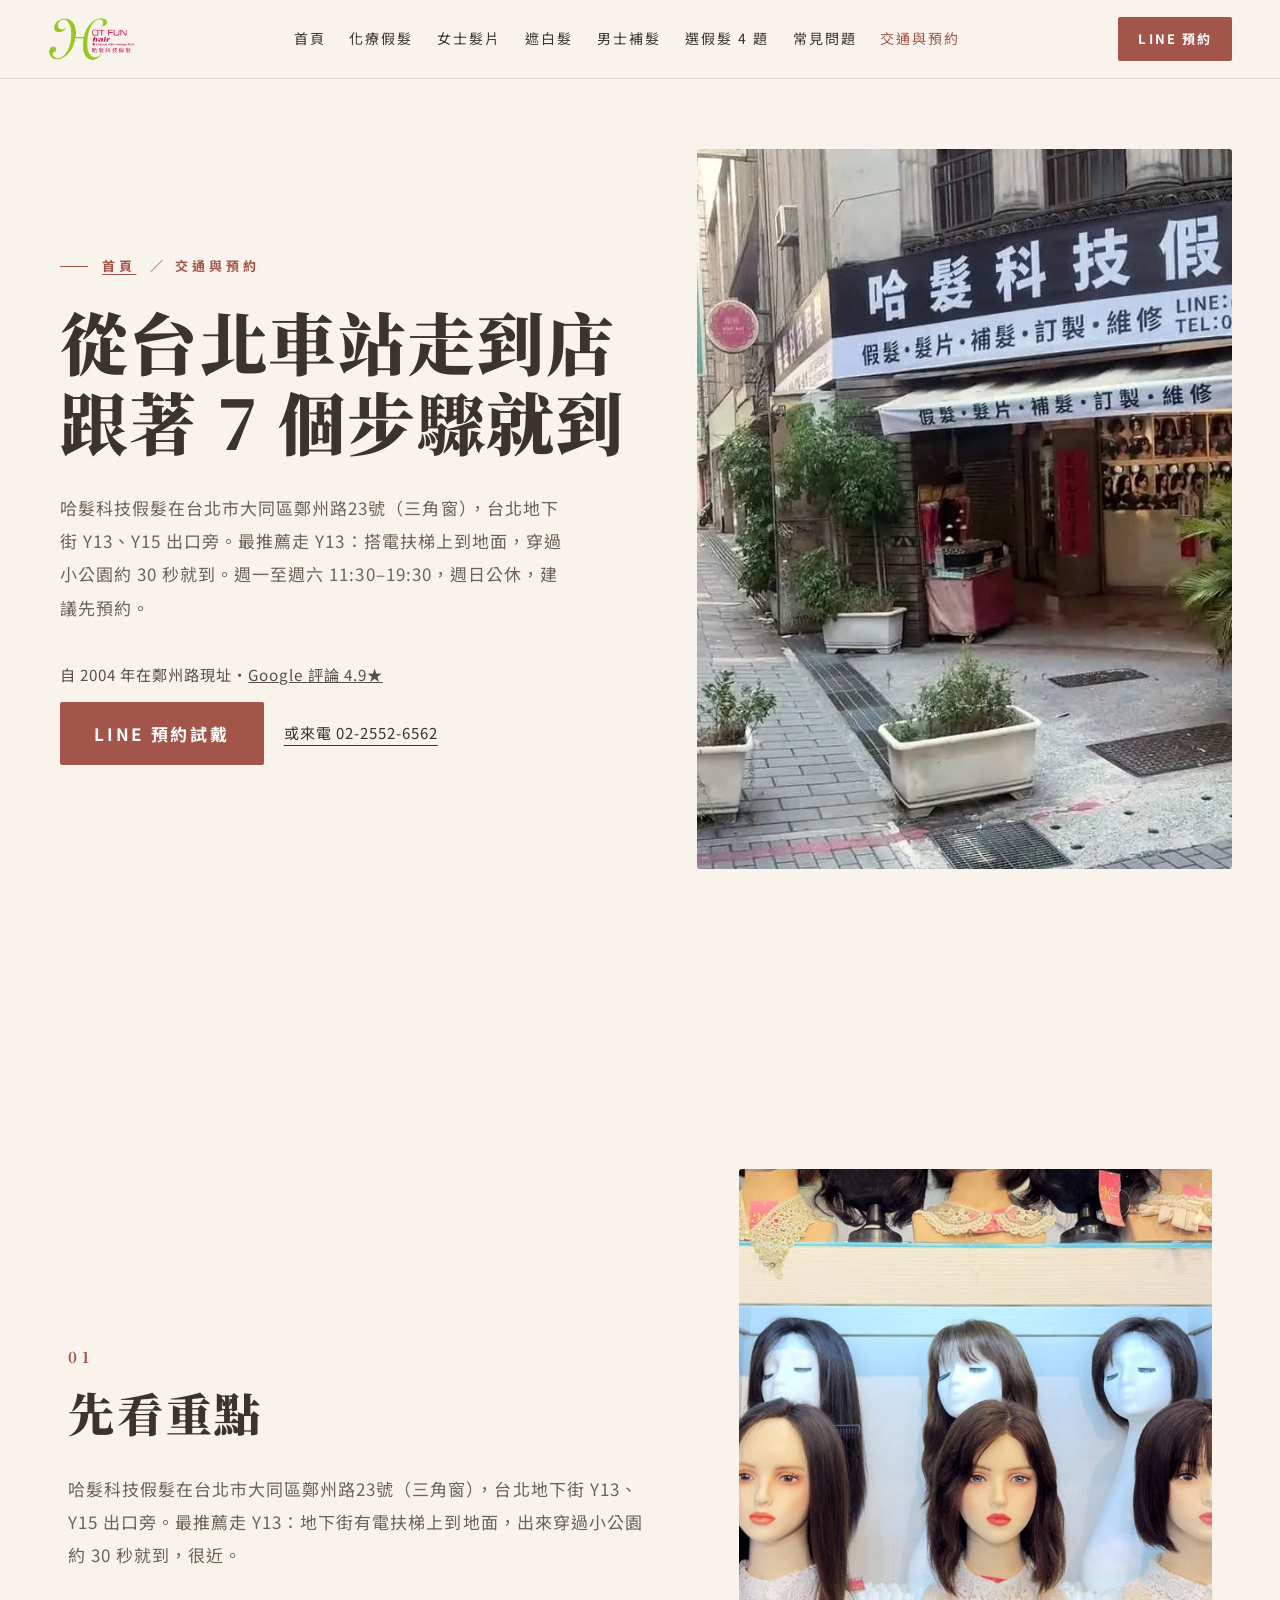
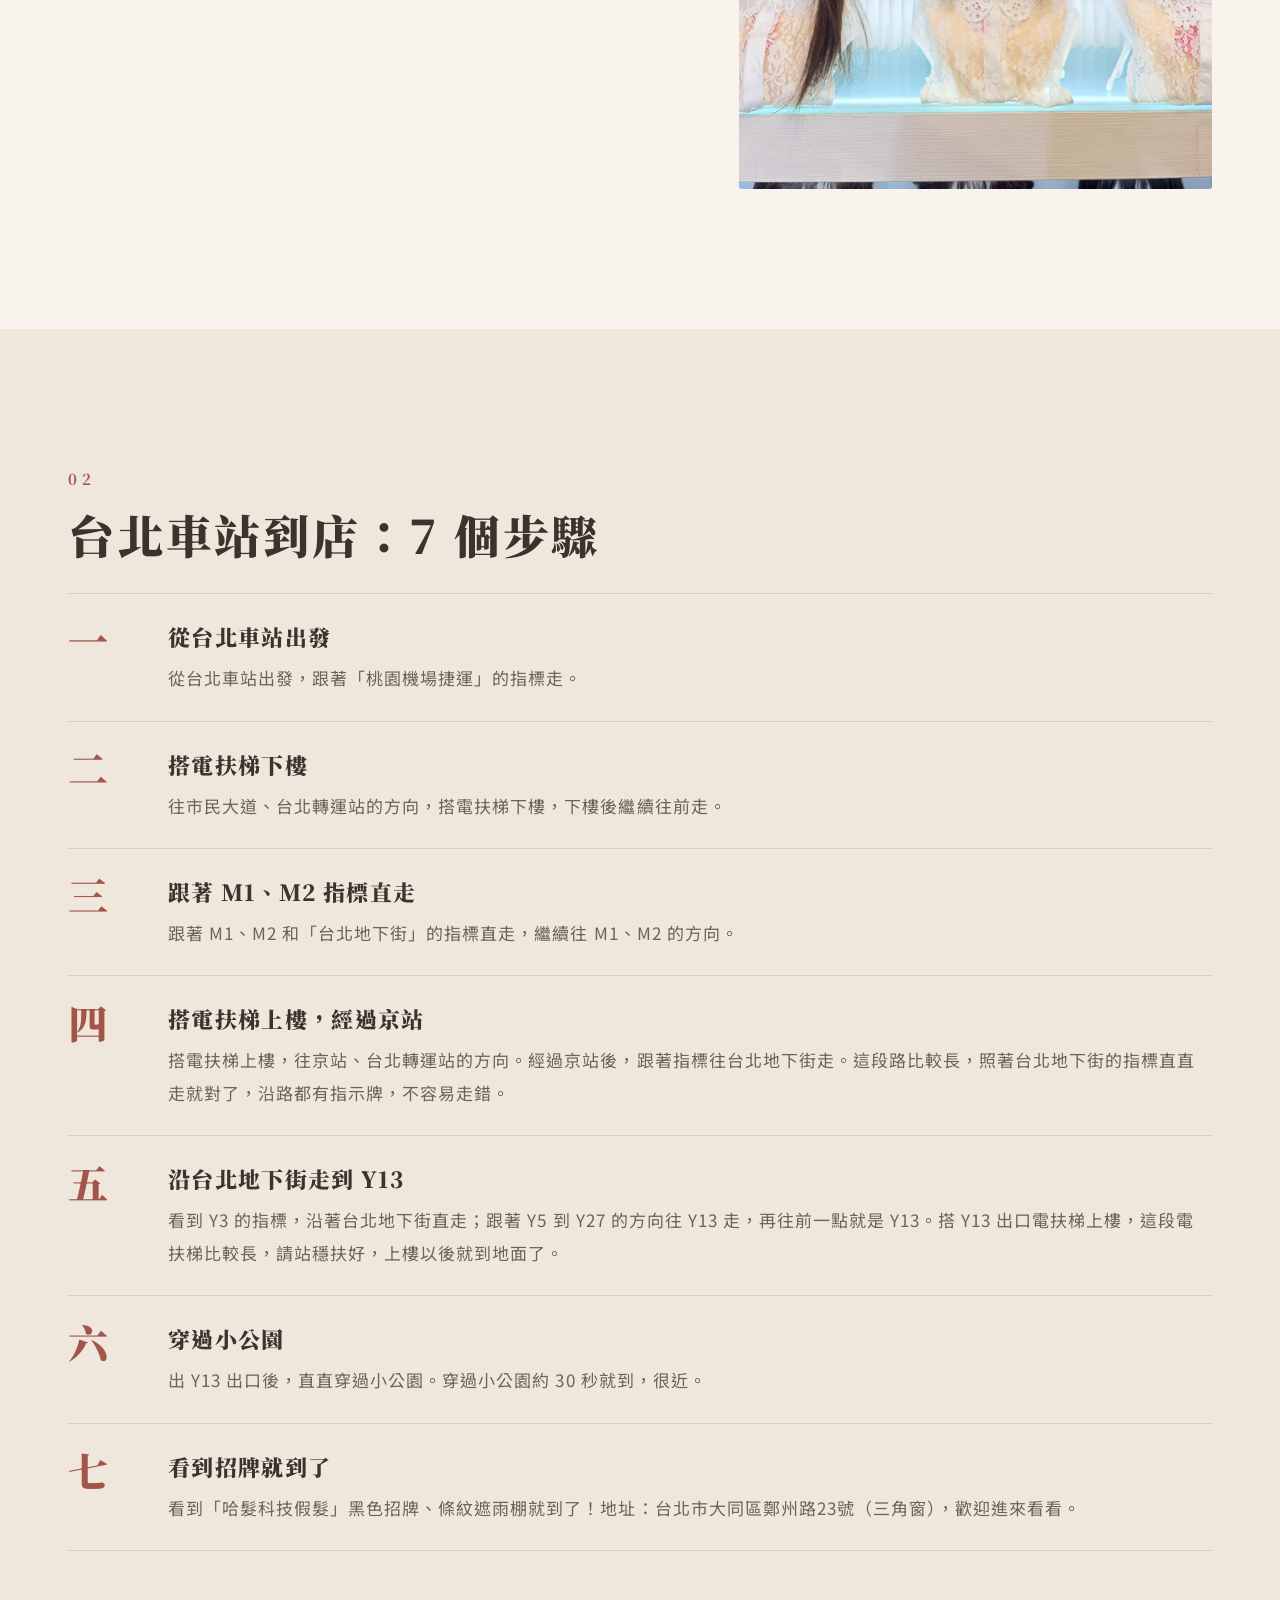
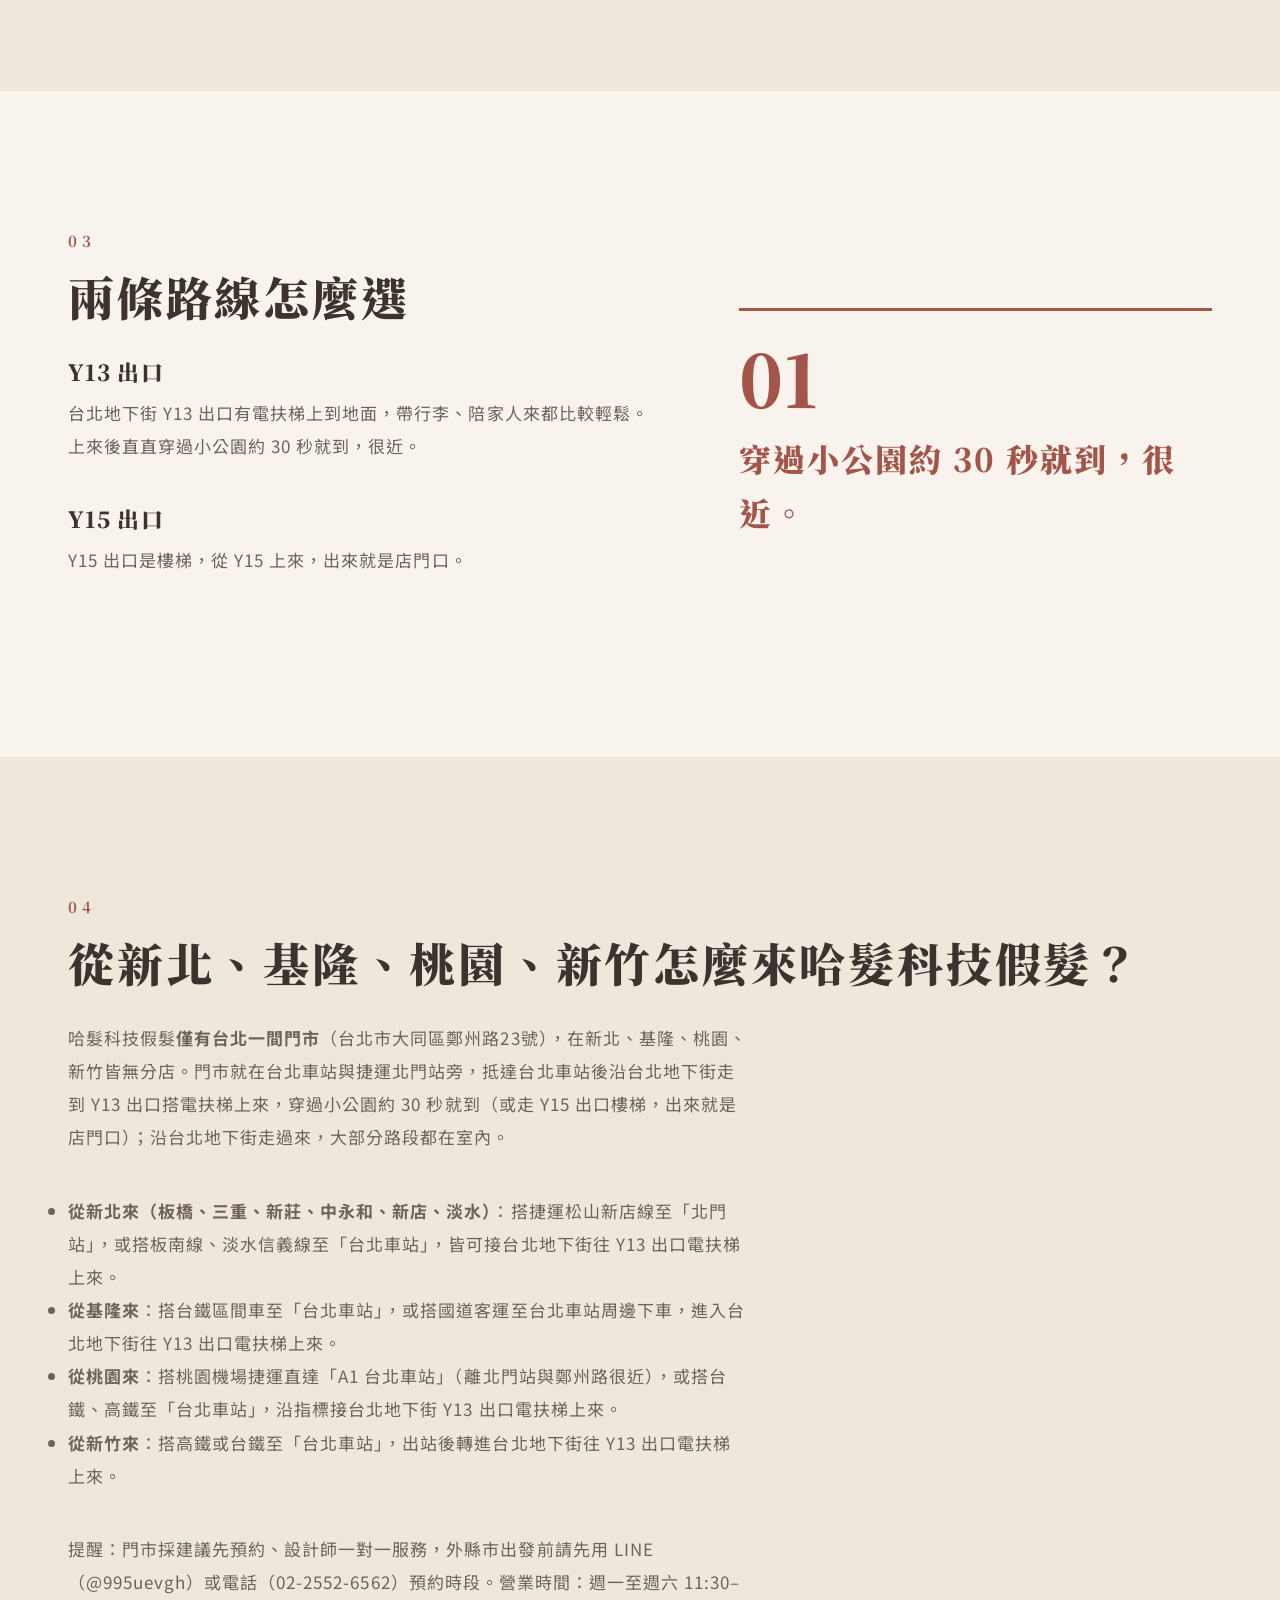
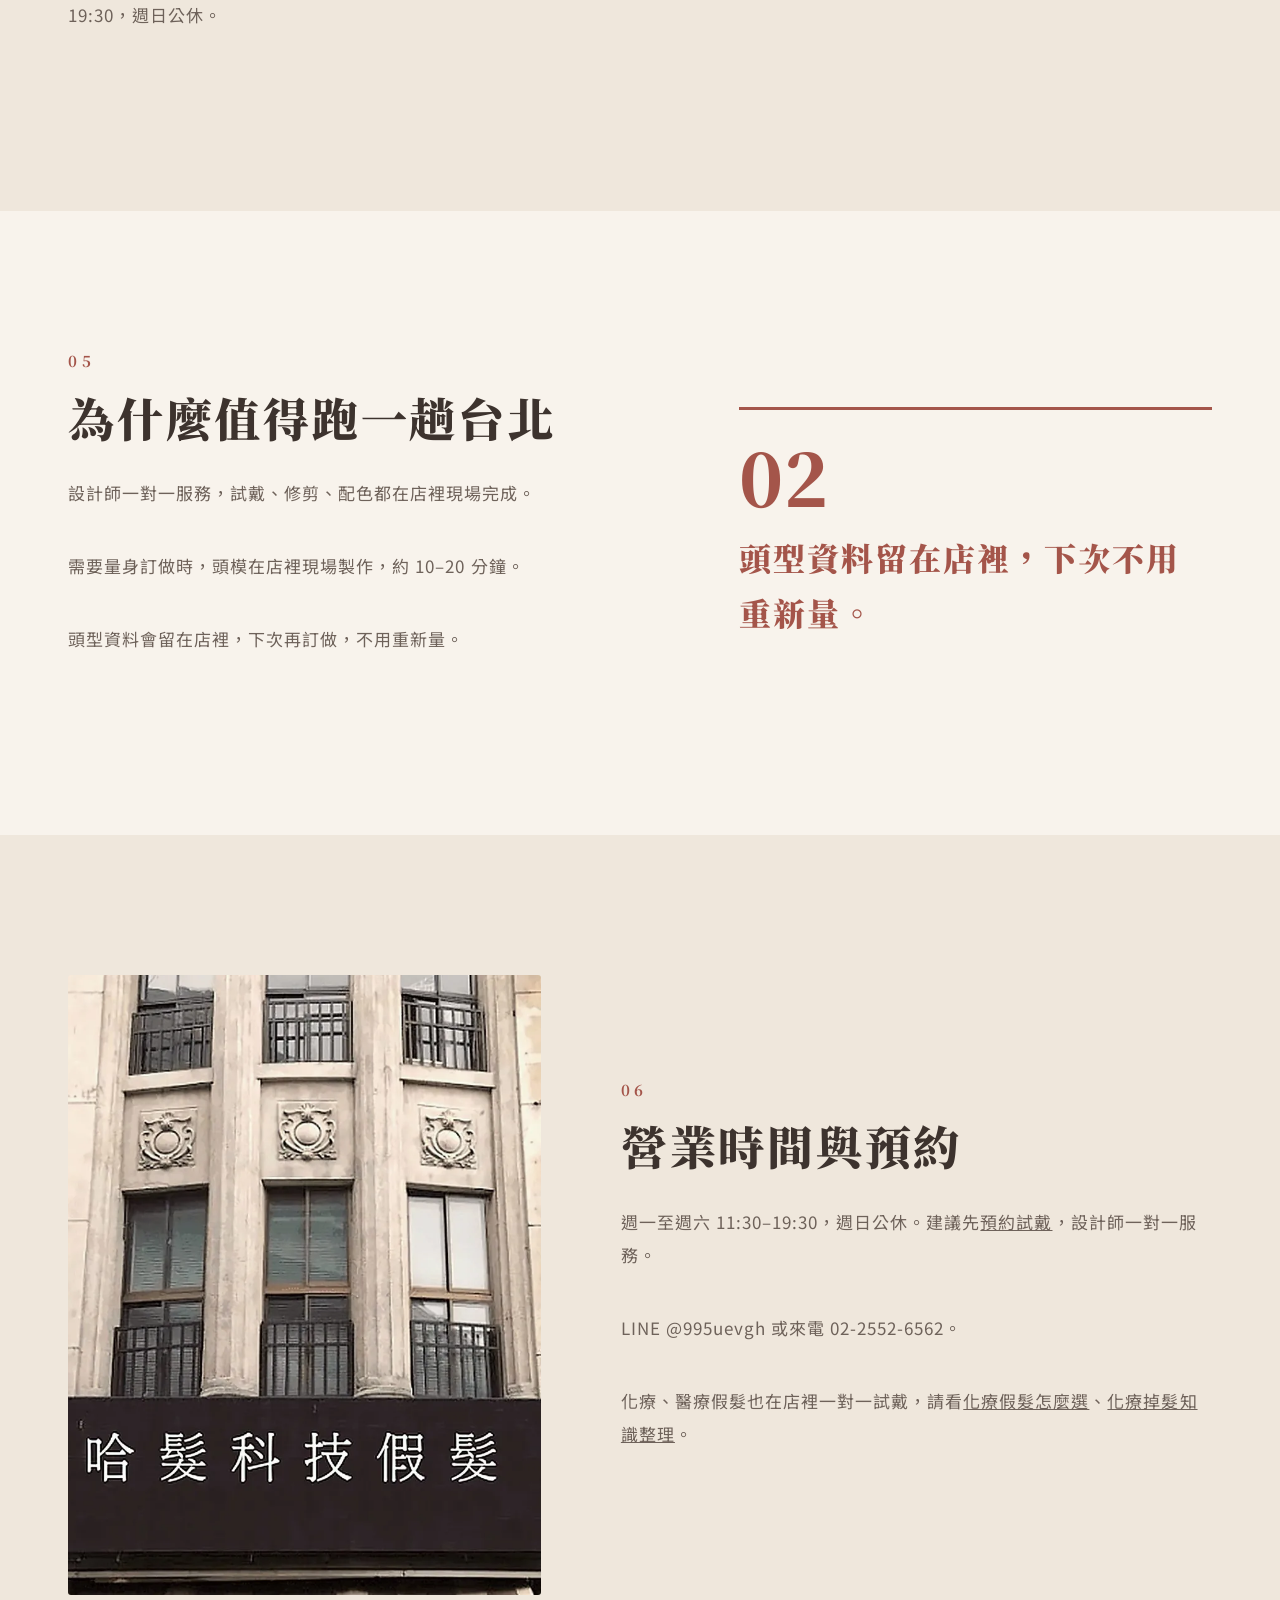
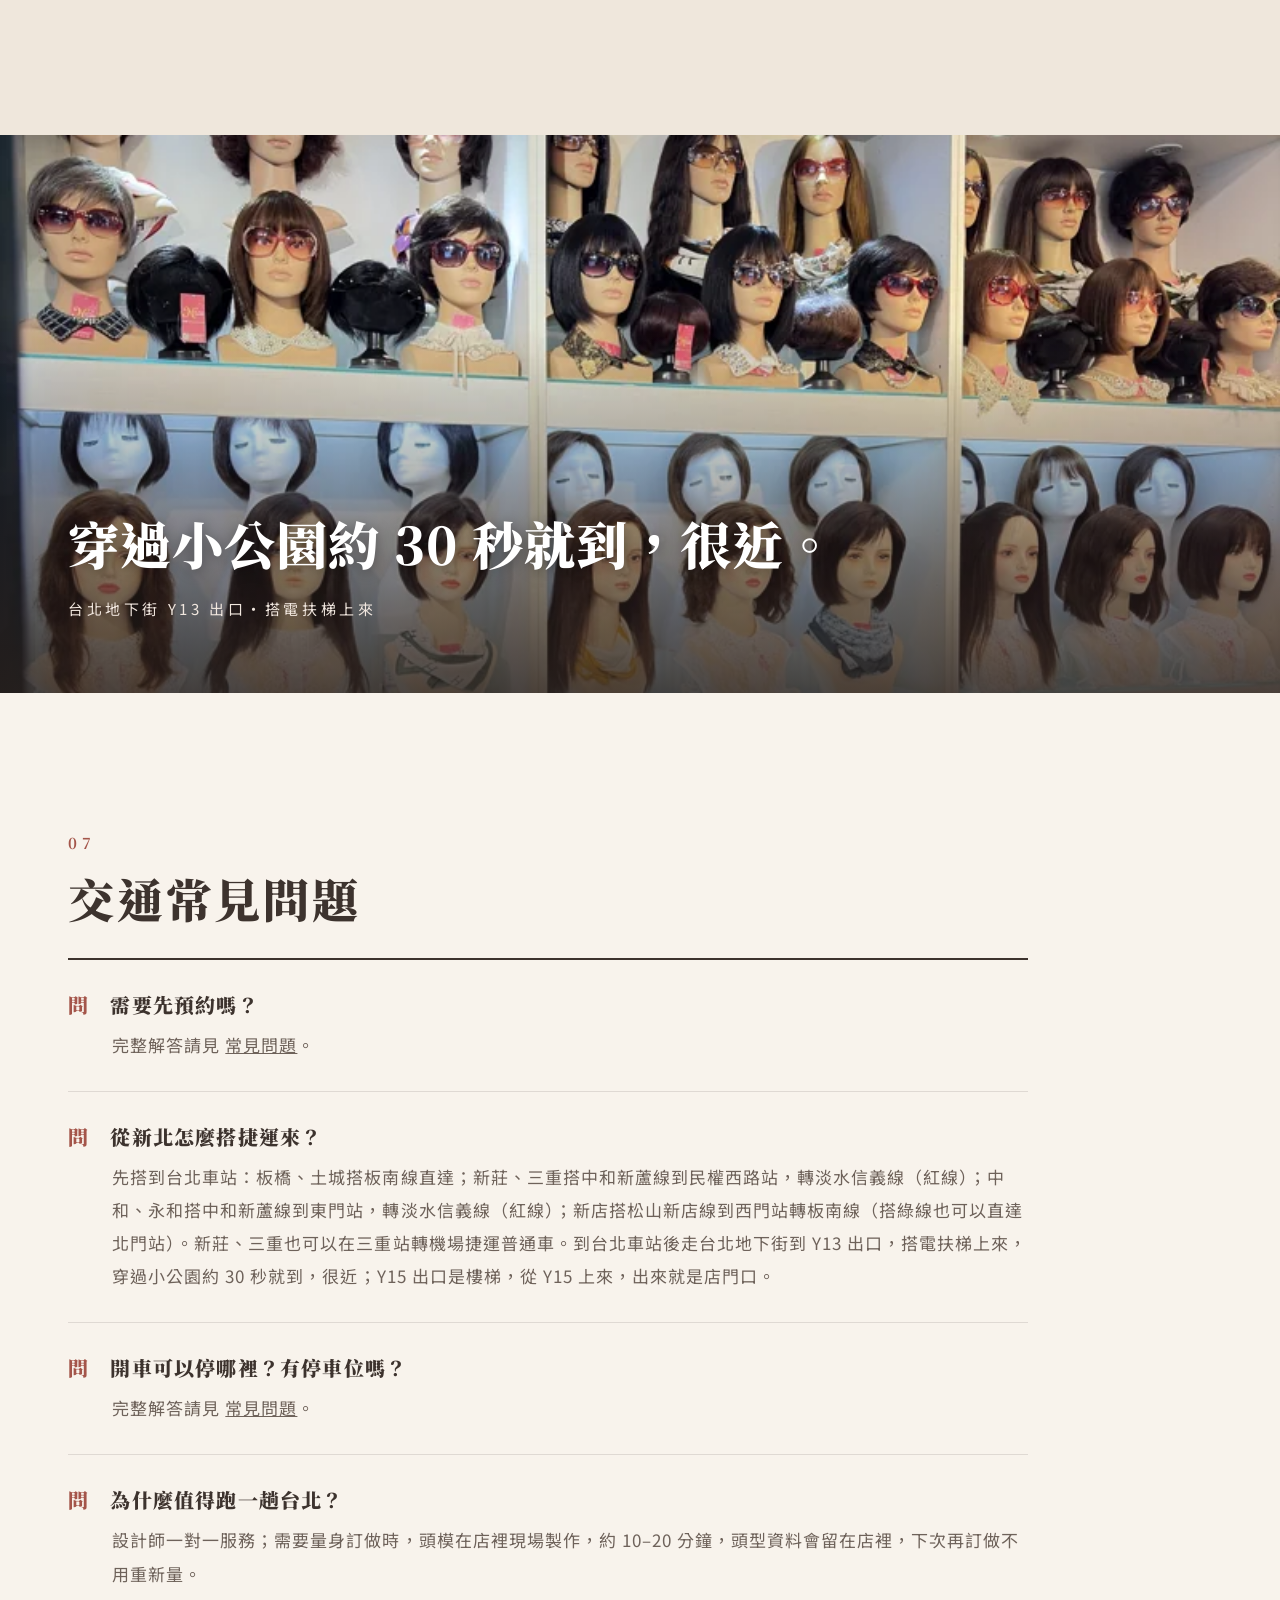
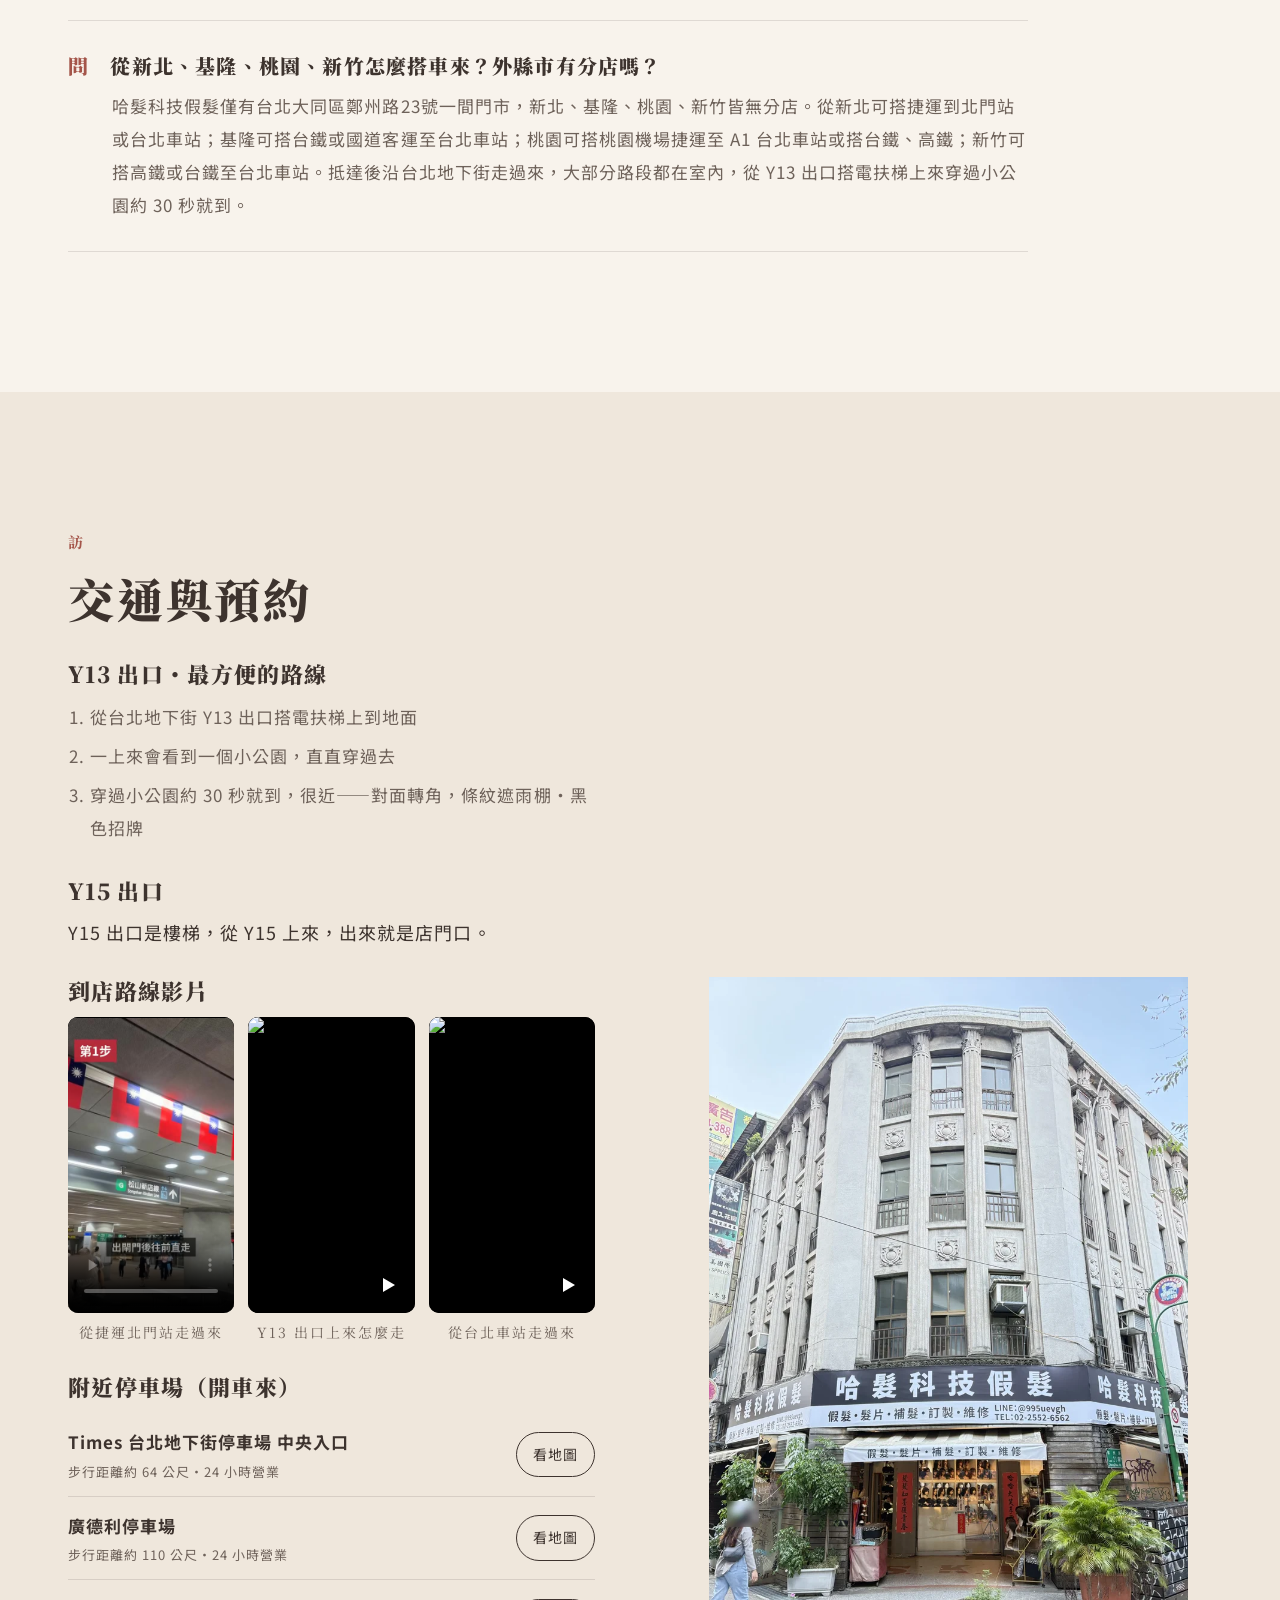
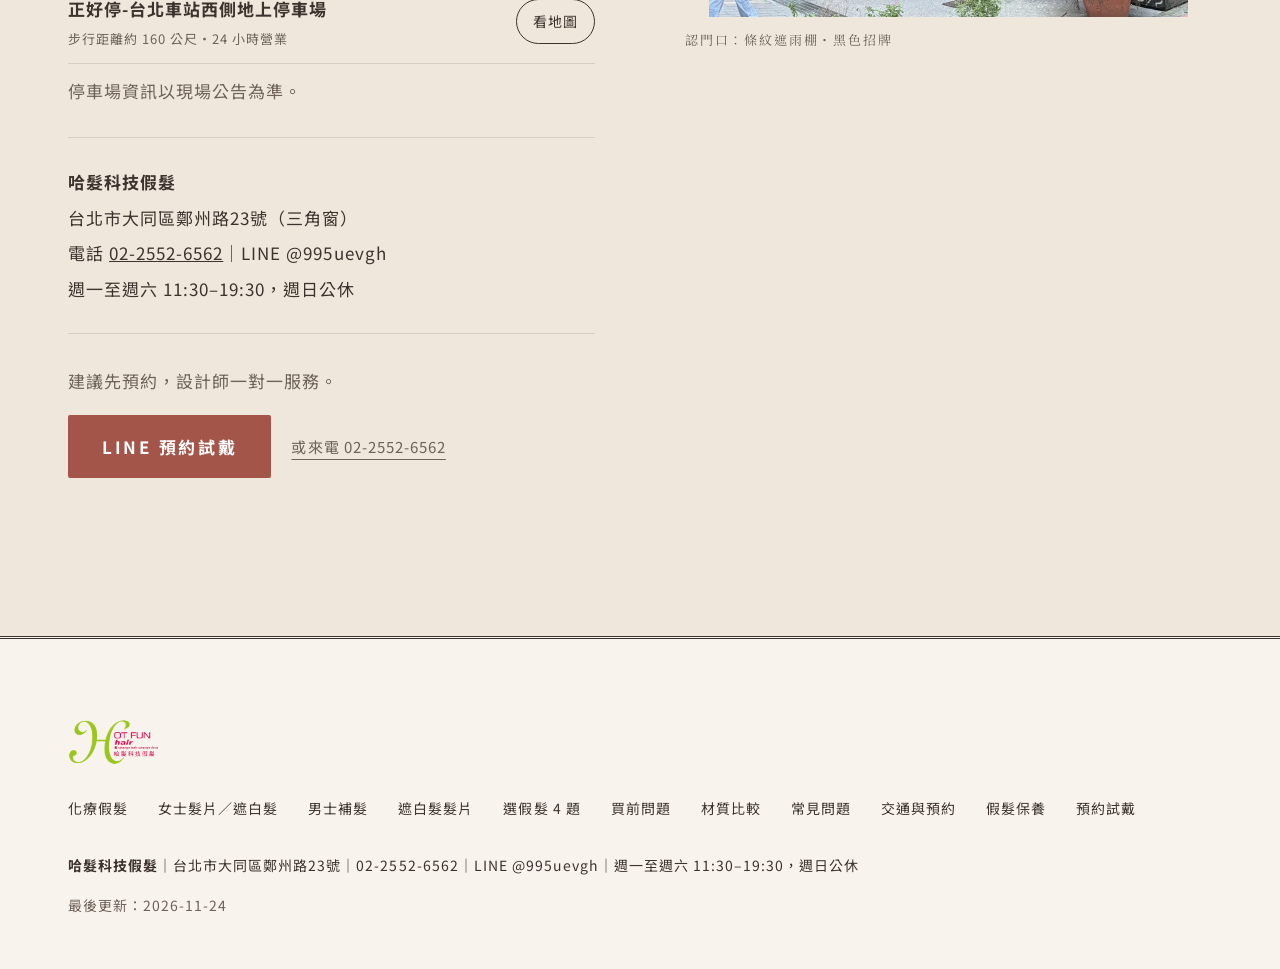
==== commit 35fa7fec: "2026-11-24 SEO/AEO compare-pages update 官網新增買前問題與材質比較頁，並補強男士補髮、假髮種類比較表與相關內鏈、sitemap、llms.txt。" ====
--- a/access/index.html
+++ b/access/index.html
@@ -3,4 +3,4 @@
 <meta property="og:title" content="交通與預約｜從台北車站走到店 7 個步驟｜哈髮科技假髮"><meta property="og:description" content="從台北車站走台北地下街到 Y13 出口，搭電扶梯上來，穿過小公園約 30 秒就到哈髮科技假髮（捷運北門站旁）。店在台北市大同區鄭州路23號，建議先用 LINE 或電話預約；週一至週六 11:30–19:30，週日公休。"><meta property="og:type" content="website"><meta property="og:url" content="https://www.hotfunhair.com/access/">
 <link rel="preconnect" href="https://fonts.googleapis.com"><link rel="preconnect" href="https://fonts.gstatic.com" crossorigin><link rel="preload" as="style" href="https://fonts.googleapis.com/css2?family=Noto+Sans+TC:wght@400;500;700&family=Noto+Serif+TC:wght@400;700;900&display=swap" onload="this.onload=null;this.rel='stylesheet'"><noscript><link rel="stylesheet" href="https://fonts.googleapis.com/css2?family=Noto+Sans+TC:wght@400;500;700&family=Noto+Serif+TC:wght@400;700;900&display=swap"></noscript><link rel="stylesheet" href="../s8.css?v=r31"><script type="application/ld+json">{"@context":"https://schema.org","@graph":[{"@type":["HairSalon","Store"],"@id":"https://www.hotfunhair.com/#store","name":"哈髮科技假髮","url":"https://www.hotfunhair.com/","telephone":"+886-2-2552-6562","image":"https://www.hotfunhair.com/img/store.jpg","address":{"@type":"PostalAddress","streetAddress":"鄭州路23號","addressLocality":"大同區","addressRegion":"台北市","postalCode":"103","addressCountry":"TW"},"openingHoursSpecification":[{"@type":"OpeningHoursSpecification","dayOfWeek":["Monday","Tuesday","Wednesday","Thursday","Friday","Saturday"],"opens":"11:30","closes":"19:30"}],"sameAs":["https://line.me/R/ti/p/@995uevgh","https://www.facebook.com/hotfun.hair","https://www.instagram.com/wang570617/","https://www.threads.com/@wang570617","https://www.tiktok.com/@hotfunhair","https://www.youtube.com/channel/UCxOPaOjKT2M_qvZ90_0xKdw"],"description":"台北後站・捷運北門站旁的假髮專門店：化療後／醫療用假髮、男士補髮、女士增髮與髮片，設計師一對一試戴。","geo":{"@type":"GeoCoordinates","latitude":25.0489,"longitude":121.5127},"hasMap":"https://www.google.com/maps/search/?api=1&query=%E5%93%88%E9%AB%AE%E7%A7%91%E6%8A%80%E5%81%87%E9%AB%AE+%E9%84%AD%E5%B7%9E%E8%B7%AF23%E8%99%9F","logo":"https://www.hotfunhair.com/img/logo.png","foundingDate":"2004","alternateName":"Hot Fun Hair"},{"@type":"FAQPage","mainEntity":[{"@type":"Question","name":"從新北怎麼搭捷運來？","acceptedAnswer":{"@type":"Answer","text":"先搭到台北車站：板橋、土城搭板南線直達；新莊、三重搭中和新蘆線到民權西路站，轉淡水信義線（紅線）；中和、永和搭中和新蘆線到東門站，轉淡水信義線（紅線）；新店搭松山新店線到西門站轉板南線（搭綠線也可以直達北門站）。新莊、三重也可以在三重站轉機場捷運普通車。到台北車站後走台北地下街到 Y13 出口，搭電扶梯上來，穿過小公園約 30 秒就到，很近；Y15 出口是樓梯，從 Y15 上來，出來就是店門口。"}},{"@type":"Question","name":"為什麼值得跑一趟台北？","acceptedAnswer":{"@type":"Answer","text":"設計師一對一服務；需要量身訂做時，頭模在店裡現場製作，約 10–20 分鐘，頭型資料會留在店裡，下次再訂做不用重新量。"}},{"@type":"Question","name":"從新北、基隆、桃園、新竹怎麼搭車來？外縣市有分店嗎？","acceptedAnswer":{"@type":"Answer","text":"哈髮科技假髮僅有台北大同區鄭州路23號一間門市，新北、基隆、桃園、新竹皆無分店。從新北可搭捷運到北門站或台北車站；基隆可搭台鐵或國道客運至台北車站；桃園可搭桃園機場捷運至 A1 台北車站或搭台鐵、高鐵；新竹可搭高鐵或台鐵至台北車站。抵達後沿台北地下街走過來，大部分路段都在室內，從 Y13 出口搭電扶梯上來穿過小公園約 30 秒就到。"}}]},{"@type":"HowTo","name":"從台北車站走到哈髮科技假髮","description":"從台北車站經台北地下街 Y13 出口，步行到台北市大同區鄭州路23號的哈髮科技假髮。","step":[{"@type":"HowToStep","position":1,"name":"從台北車站出發","text":"從台北車站出發，跟著「桃園機場捷運」的指標走。","url":"https://www.hotfunhair.com/access/#step-1"},{"@type":"HowToStep","position":2,"name":"搭電扶梯下樓","text":"往市民大道、台北轉運站的方向，搭電扶梯下樓，下樓後繼續往前走。","url":"https://www.hotfunhair.com/access/#step-2"},{"@type":"HowToStep","position":3,"name":"跟著 M1、M2 指標直走","text":"跟著 M1、M2 和「台北地下街」的指標直走，繼續往 M1、M2 的方向。","url":"https://www.hotfunhair.com/access/#step-3"},{"@type":"HowToStep","position":4,"name":"搭電扶梯上樓，經過京站","text":"搭電扶梯上樓，往京站、台北轉運站的方向。經過京站後，跟著指標往台北地下街走。這段路比較長，照著台北地下街的指標直直走就對了，沿路都有指示牌，不容易走錯。","url":"https://www.hotfunhair.com/access/#step-4"},{"@type":"HowToStep","position":5,"name":"沿台北地下街走到 Y13","text":"看到 Y3 的指標，沿著台北地下街直走；跟著 Y5 到 Y27 的方向往 Y13 走，再往前一點就是 Y13。搭 Y13 出口電扶梯上樓，這段電扶梯比較長，請站穩扶好，上樓以後就到地面了。","url":"https://www.hotfunhair.com/access/#step-5"},{"@type":"HowToStep","position":6,"name":"穿過小公園","text":"出 Y13 出口後，直直穿過小公園。穿過小公園約 30 秒就到，很近。","url":"https://www.hotfunhair.com/access/#step-6"},{"@type":"HowToStep","position":7,"name":"看到招牌就到了","text":"看到「哈髮科技假髮」黑色招牌、條紋遮雨棚就到了！地址：台北市大同區鄭州路23號（三角窗），歡迎進來看看。","url":"https://www.hotfunhair.com/access/#step-7"}]},{"@type":"BreadcrumbList","itemListElement":[{"@type":"ListItem","position":1,"name":"首頁","item":"https://www.hotfunhair.com/"},{"@type":"ListItem","position":2,"name":"交通與預約","item":"https://www.hotfunhair.com/access/"}]}]}</script><meta property="og:image" content="https://www.hotfunhair.com/img/storefront.jpg"><meta property="og:locale" content="zh_TW"><meta property="og:site_name" content="哈髮科技假髮"><meta name="twitter:card" content="summary_large_image"><meta name="twitter:title" content="交通與預約｜從台北車站走到店 7 個步驟｜哈髮科技假髮"><meta name="twitter:description" content="從台北車站走台北地下街到 Y13 出口，搭電扶梯上來，穿過小公園約 30 秒就到哈髮科技假髮（捷運北門站旁）。店在台北市大同區鄭州路23號，建議先用 LINE 或電話預約；週一至週六 11:30–19:30，週日公休。"><meta name="twitter:image" content="https://www.hotfunhair.com/img/storefront.jpg"><link rel="icon" href="/img/logo.png"><script type="application/ld+json">{"@context":"https://schema.org","@type":"WebPage","url":"https://www.hotfunhair.com/access/","inLanguage":"zh-Hant-TW","dateModified":"2026-11-10"}</script></head><body class="s7"><header class="top"><div class="w"><a class="logo" href="../"><img src="../img/logo-300.webp" alt="哈髮科技假髮 Hot Fun Hair" width="150" height="75"></a><nav id="mainnav" aria-label="主選單"><ul><li><a href="../">首頁</a></li><li><a href="../medical/">化療假髮</a></li><li><a href="../women/">女士髮片</a></li><li><a href="../grey-hair/">遮白髮</a></li><li><a href="../men/">男士補髮</a></li><li><a href="../which-wig/">選假髮 4 題</a></li><li><a href="../faq/">常見問題</a></li><li><a href="../access/" aria-current=page>交通與預約</a></li></ul></nav><button type="button" class="mnav-b" aria-expanded="false" aria-controls="mainnav" aria-label="選單"><span class="mnav-i" aria-hidden="true"></span><span class="mnav-t">選單</span></button><a class="btn pk sm" href="https://line.me/R/ti/p/@995uevgh">LINE 預約</a></div></header><main><section class="hero mh"><div class="w"><p class="kick"><a href="../" style="color:inherit;text-decoration:underline;text-underline-offset:3px">首頁</a> ／ 交通與預約</p><h1>從台北車站走到店<br>跟著 7 個步驟就到</h1><p class="lede">哈髮科技假髮在台北市大同區鄭州路23號（三角窗），台北地下街 Y13、Y15 出口旁。最推薦走 Y13：搭電扶梯上到地面，穿過小公園約 30 秒就到。週一至週六 11:30–19:30，週日公休，建議先預約。</p><p class="trust">自 2004 年在鄭州路現址・<a href="https://www.google.com/maps/search/?api=1&query=%E5%93%88%E9%AB%AE%E7%A7%91%E6%8A%80%E5%81%87%E9%AB%AE+%E9%84%AD%E5%B7%9E%E8%B7%AF23%E8%99%9F" rel="noopener">Google 評論 4.9★</a></p><p class="btns"><a class="btn pk" href="https://line.me/R/ti/p/@995uevgh">LINE 預約試戴</a><a class="tl" href="tel:+886225526562">或來電 02-2552-6562</a></p></div><img fetchpriority="high" class="hero-img" src="../img/storefront.webp" srcset="../img/storefront.webp 603w" sizes="(max-width:767px) 100vw, 50vw" alt="哈髮科技假髮 店門口：鄭州路23號三角窗，條紋遮雨棚與黑色招牌" width="1080" height="1440"></section><section class="s"><div class="w side"><div class="sidemain"><h2>先看重點</h2><p class="lim">哈髮科技假髮在台北市大同區鄭州路23號（三角窗），台北地下街 Y13、Y15 出口旁。最推薦走 Y13：地下街有電扶梯上到地面，出來穿過小公園約 30 秒就到，很近。</p></div><aside class="side-ph"><img width="1400" height="1268" src="../img/g-d1027-a.webp" srcset="../img/g-d1027-a-800.webp 800w, ../img/g-d1027-a.webp 1400w" sizes="(max-width:767px) 100vw, 50vw" alt="店內櫃位：假人頭上的短髮與中長髮假髮" loading="lazy"></aside></div></section><section class="s alt"><div class="w"><h2>台北車站到店：7 個步驟</h2><ol class="num"><li id="step-1"><span>一</span><h3>從台北車站出發</h3><p>從台北車站出發，跟著「桃園機場捷運」的指標走。</p></li><li id="step-2"><span>二</span><h3>搭電扶梯下樓</h3><p>往市民大道、台北轉運站的方向，搭電扶梯下樓，下樓後繼續往前走。</p></li><li id="step-3"><span>三</span><h3>跟著 M1、M2 指標直走</h3><p>跟著 M1、M2 和「台北地下街」的指標直走，繼續往 M1、M2 的方向。</p></li><li id="step-4"><span>四</span><h3>搭電扶梯上樓，經過京站</h3><p>搭電扶梯上樓，往京站、台北轉運站的方向。經過京站後，跟著指標往台北地下街走。這段路比較長，照著台北地下街的指標直直走就對了，沿路都有指示牌，不容易走錯。</p></li><li id="step-5"><span>五</span><h3>沿台北地下街走到 Y13</h3><p>看到 Y3 的指標，沿著台北地下街直走；跟著 Y5 到 Y27 的方向往 Y13 走，再往前一點就是 Y13。搭 Y13 出口電扶梯上樓，這段電扶梯比較長，請站穩扶好，上樓以後就到地面了。</p></li><li id="step-6"><span>六</span><h3>穿過小公園</h3><p>出 Y13 出口後，直直穿過小公園。穿過小公園約 30 秒就到，很近。</p></li><li id="step-7"><span>七</span><h3>看到招牌就到了</h3><p>看到「哈髮科技假髮」黑色招牌、條紋遮雨棚就到了！地址：台北市大同區鄭州路23號（三角窗），歡迎進來看看。</p></li></ol></div></section><section class="s"><div class="w side"><div class="sidemain"><h2>兩條路線怎麼選</h2><h3>Y13 出口</h3><p class="lim">台北地下街 Y13 出口有電扶梯上到地面，帶行李、陪家人來都比較輕鬆。上來後直直穿過小公園約 30 秒就到，很近。</p><h3>Y15 出口</h3><p class="lim">Y15 出口是樓梯，從 Y15 上來，出來就是店門口。</p></div><aside class="side-q"><span>01</span><p>穿過小公園約 30 秒就到，很近。</p></aside></div></section><section class="s alt"><div class="w"><h2>從新北、基隆、桃園、新竹怎麼來哈髮科技假髮？</h2><p class="lim">哈髮科技假髮<strong>僅有台北一間門市</strong>（台北市大同區鄭州路23號），在新北、基隆、桃園、新竹皆無分店。門市就在台北車站與捷運北門站旁，抵達台北車站後沿台北地下街走到 Y13 出口搭電扶梯上來，穿過小公園約 30 秒就到（或走 Y15 出口樓梯，出來就是店門口）；沿台北地下街走過來，大部分路段都在室內。</p><ul class="lim"><li><strong>從新北來（板橋、三重、新莊、中永和、新店、淡水）</strong>：搭捷運松山新店線至「北門站」，或搭板南線、淡水信義線至「台北車站」，皆可接台北地下街往 Y13 出口電扶梯上來。</li><li><strong>從基隆來</strong>：搭台鐵區間車至「台北車站」，或搭國道客運至台北車站周邊下車，進入台北地下街往 Y13 出口電扶梯上來。</li><li><strong>從桃園來</strong>：搭桃園機場捷運直達「A1 台北車站」（離北門站與鄭州路很近），或搭台鐵、高鐵至「台北車站」，沿指標接台北地下街 Y13 出口電扶梯上來。</li><li><strong>從新竹來</strong>：搭高鐵或台鐵至「台北車站」，出站後轉進台北地下街往 Y13 出口電扶梯上來。</li></ul><p class="lim">提醒：門市採建議先預約、設計師一對一服務，外縣市出發前請先用 LINE（@995uevgh）或電話（02-2552-6562）預約時段。營業時間：週一至週六 11:30–19:30，週日公休。</p></div></section><section class="s"><div class="w side"><div class="sidemain"><h2>為什麼值得跑一趟台北</h2><p class="lim">設計師一對一服務，試戴、修剪、配色都在店裡現場完成。</p><p class="lim">需要量身訂做時，頭模在店裡現場製作，約 10–20 分鐘。</p><p class="lim">頭型資料會留在店裡，下次再訂做，不用重新量。</p></div><aside class="side-q"><span>02</span><p>頭型資料留在店裡，下次不用重新量。</p></aside></div></section><section class="s alt"><div class="w side"><div class="sidemain"><h2>營業時間與預約</h2><p class="lim">週一至週六 11:30–19:30，週日公休。建議先<a href="../try-on/">預約試戴</a>，設計師一對一服務。</p><p class="lim">LINE @995uevgh 或來電 02-2552-6562。</p><p class="lim">化療、醫療假髮也在店裡一對一試戴，請看<a href="../medical/">化療假髮怎麼選</a>、<a href="../chemo-wig-subsidy/">化療掉髮知識整理</a>。</p></div><aside class="side-ph"><img width="1080" height="1350" src="../img/portrait-building-facade.webp" srcset="../img/portrait-building-facade-800.webp 800w, ../img/portrait-building-facade.webp 1080w" sizes="(max-width:767px) 100vw, 50vw" alt="哈髮科技假髮所在的石造老建築與招牌" loading="lazy"></aside></div></section><section class="band" aria-label="店內實景"><img width="1080" height="669" src="../img/band-wall.webp" srcset="../img/band-wall-800.webp 800w, ../img/band-wall.webp 1080w" sizes="(max-width:767px) 100vw, 50vw" alt="店內實景：假髮與髮片展示" loading="lazy"><div class="w"><q>穿過小公園約 30 秒就到，很近。</q><small>台北地下街 Y13 出口・搭電扶梯上來</small></div></section><section class="s" id="qa"><div class="w"><h2>交通常見問題</h2><div class="qa"><details open><summary><h3>需要先預約嗎？</h3></summary><p>完整解答請見 <a href="../faq/">常見問題</a>。</p></details><details open><summary><h3>從新北怎麼搭捷運來？</h3></summary><p>先搭到台北車站：板橋、土城搭板南線直達；新莊、三重搭中和新蘆線到民權西路站，轉淡水信義線（紅線）；中和、永和搭中和新蘆線到東門站，轉淡水信義線（紅線）；新店搭松山新店線到西門站轉板南線（搭綠線也可以直達北門站）。新莊、三重也可以在三重站轉機場捷運普通車。到台北車站後走台北地下街到 Y13 出口，搭電扶梯上來，穿過小公園約 30 秒就到，很近；Y15 出口是樓梯，從 Y15 上來，出來就是店門口。</p></details><details open><summary><h3>開車可以停哪裡？有停車位嗎？</h3></summary><p>完整解答請見 <a href="../faq/">常見問題</a>。</p></details><details open><summary><h3>為什麼值得跑一趟台北？</h3></summary><p>設計師一對一服務；需要量身訂做時，頭模在店裡現場製作，約 10–20 分鐘，頭型資料會留在店裡，下次再訂做不用重新量。</p></details><details open><summary><h3>從新北、基隆、桃園、新竹怎麼搭車來？外縣市有分店嗎？</h3></summary><p>哈髮科技假髮僅有台北大同區鄭州路23號一間門市，新北、基隆、桃園、新竹皆無分店。從新北可搭捷運到北門站或台北車站；基隆可搭台鐵或國道客運至台北車站；桃園可搭桃園機場捷運至 A1 台北車站或搭台鐵、高鐵；新竹可搭高鐵或台鐵至台北車站。抵達後沿台北地下街走過來，大部分路段都在室內，從 Y13 出口搭電扶梯上來穿過小公園約 30 秒就到。</p></details></div></div></section></main><section class="s alt" id="visit"><div class="w split"><div class="txt"><h2>交通與預約</h2><h3>Y13 出口・最方便的路線</h3><ol class="route"><li>從台北地下街 Y13 出口搭電扶梯上到地面</li><li>一上來會看到一個小公園，直直穿過去</li><li>穿過小公園約 30 秒就到，很近——對面轉角，條紋遮雨棚・黑色招牌</li></ol><h3>Y15 出口</h3><p class="note">Y15 出口是樓梯，從 Y15 上來，出來就是店門口。</p>
 <div class="routevid" id="route-videos"><h3>到店路線影片</h3><div class="rv-g"><figure class="rv-v"><div class="rv-f"><video class="rv-nv" controls playsinline webkit-playsinline preload="metadata" poster="../media/beimen-to-shop-poster-v2.jpg" aria-label="從捷運北門站走過來（步行到店影片）"><source src="../media/beimen-to-shop-720-v2.mp4" type="video/mp4"></video></div><figcaption>從捷運北門站走過來</figcaption></figure><figure class="rv-v"><div class="rv-f"><button type="button" class="rv-play" data-id="Ggz85sS6744" data-t="Y13 出口上來怎麼走" aria-label="播放影片：Y13 出口上來怎麼走"><img src="https://i.ytimg.com/vi/Ggz85sS6744/hqdefault.jpg" alt="Y13 出口上來怎麼走" loading="lazy" width="480" height="360"><span class="rv-badge" aria-hidden="true"></span></button></div><figcaption>Y13 出口上來怎麼走</figcaption></figure><figure class="rv-v"><div class="rv-f"><button type="button" class="rv-play" data-id="NC1pgpI8FcM" data-t="從台北車站走過來" aria-label="播放影片：從台北車站走過來"><img src="https://i.ytimg.com/vi/NC1pgpI8FcM/hqdefault.jpg" alt="從台北車站走過來" loading="lazy" width="480" height="360"><span class="rv-badge" aria-hidden="true"></span></button></div><figcaption>從台北車站走過來</figcaption></figure></div></div><div class="parking" id="parking"><h3>附近停車場（開車來）</h3><ul class="pk-list"><li><span class="pk-n"><b>Times 台北地下街停車場 中央入口</b><small>步行距離約 64 公尺・24 小時營業</small></span><a class="pk-map" href="https://www.google.com/maps/search/?api=1&query=Times%20%E5%8F%B0%E5%8C%97%E5%9C%B0%E4%B8%8B%E8%A1%97%E5%81%9C%E8%BB%8A%E5%A0%B4%20%E4%B8%AD%E5%A4%AE%E5%85%A5%E5%8F%A3" target="_blank" rel="noopener">看地圖</a></li><li><span class="pk-n"><b>廣德利停車場</b><small>步行距離約 110 公尺・24 小時營業</small></span><a class="pk-map" href="https://www.google.com/maps/search/?api=1&query=%E5%BB%A3%E5%BE%B7%E5%88%A9%E5%81%9C%E8%BB%8A%E5%A0%B4" target="_blank" rel="noopener">看地圖</a></li><li><span class="pk-n"><b>正好停-台北車站西側地上停車場</b><small>步行距離約 160 公尺・24 小時營業</small></span><a class="pk-map" href="https://www.google.com/maps/search/?api=1&query=%E6%AD%A3%E5%A5%BD%E5%81%9C-%E5%8F%B0%E5%8C%97%E8%BB%8A%E7%AB%99%E8%A5%BF%E5%81%B4%E5%9C%B0%E4%B8%8A%E5%81%9C%E8%BB%8A%E5%A0%B4" target="_blank" rel="noopener">看地圖</a></li></ul><p class="note">停車場資訊以現場公告為準。</p></div><address><strong>哈髮科技假髮</strong><br>台北市大同區鄭州路23號（三角窗）<br>電話 <a href="tel:+886225526562">02-2552-6562</a>｜LINE @995uevgh<br>週一至週六 11:30–19:30，週日公休</address><p class="note">建議先預約，設計師一對一服務。</p><p class="btns"><a class="btn pk" href="https://line.me/R/ti/p/@995uevgh">LINE 預約試戴</a><a class="tl" href="tel:+886225526562">或來電 02-2552-6562</a></p></div>
-<figure class="ph"><img src="../img/storefront-front.webp" srcset="../img/storefront-front-800.webp 800w, ../img/storefront-front.webp 1200w" sizes="(max-width:767px) 100vw, 40vw" alt="哈髮科技假髮 店門口正面：鄭州路23號三角窗，黑色招牌與條紋遮雨棚" loading="lazy" width="1200" height="1600" class="visit-shop"><figcaption>認門口：條紋遮雨棚・黑色招牌</figcaption></figure></div></section><footer class="ft"><div class="w"><img src="../img/logo-300.webp" alt="哈髮科技假髮" width="120" height="60"><ul><li><a href="../medical/">化療假髮</a></li><li><a href="../women/">女士髮片／遮白髮</a></li><li><a href="../men/">男士補髮</a></li><li><a href="../grey-hair/">遮白髮髮片</a></li><li><a href="../faq/">常見問題</a></li><li><a href="../access/">交通與預約</a></li><li><a href="../care/">假髮保養</a></li><li><a href="../try-on/">預約試戴</a></li></ul><p class="nap"><strong>哈髮科技假髮</strong>｜台北市大同區鄭州路23號｜<a href="tel:+886225526562">02-2552-6562</a>｜LINE @995uevgh｜週一至週六 11:30–19:30，週日公休</p><p class="cr">最後更新：2026-11-24</p></div></footer><nav class="mbar" aria-label="快速預約"><a href="https://line.me/R/ti/p/@995uevgh">LINE 預約</a><a href="tel:+886225526562">來電 02-2552-6562</a></nav><script>(function(){var o=new IntersectionObserver(function(e){e.forEach(function(x){if(x.isIntersecting){x.target.classList.add('in');o.unobserve(x.target)}})},{threshold:.12});document.querySelectorAll('.s .w > *, .cards article, .num li, .three > div, .five > div, figure').forEach(function(el){el.classList.add('rv');o.observe(el)});})();</script><script>document.querySelectorAll(".rv-play").forEach(function(b){b.addEventListener("click",function(){var f=document.createElement("iframe");f.src="https://www.youtube-nocookie.com/embed/"+b.dataset.id+"?autoplay=1";f.title=b.dataset.t;f.allow="accelerometer; autoplay; encrypted-media; gyroscope; picture-in-picture";f.allowFullscreen=true;b.replaceWith(f);});});</script><script>(function(){var h=document.querySelector("header.top"),b=h&&h.querySelector(".mnav-b");if(!b)return;function s(o){h.classList.toggle("mopen",o);b.setAttribute("aria-expanded",o?"true":"false");}b.addEventListener("click",function(e){e.stopPropagation();s(!h.classList.contains("mopen"));});h.querySelectorAll("nav a").forEach(function(a){a.addEventListener("click",function(){s(false);});});document.addEventListener("click",function(e){if(!h.contains(e.target))s(false);});document.addEventListener("keydown",function(e){if(e.key==="Escape"){s(false);b.focus();}});})();</script></body></html>+<figure class="ph"><img src="../img/storefront-front.webp" srcset="../img/storefront-front-800.webp 800w, ../img/storefront-front.webp 1200w" sizes="(max-width:767px) 100vw, 40vw" alt="哈髮科技假髮 店門口正面：鄭州路23號三角窗，黑色招牌與條紋遮雨棚" loading="lazy" width="1200" height="1600" class="visit-shop"><figcaption>認門口：條紋遮雨棚・黑色招牌</figcaption></figure></div></section><footer class="ft"><div class="w"><img src="../img/logo-300.webp" alt="哈髮科技假髮" width="120" height="60"><ul><li><a href="../medical/">化療假髮</a></li><li><a href="../women/">女士髮片／遮白髮</a></li><li><a href="../men/">男士補髮</a></li><li><a href="../grey-hair/">遮白髮髮片</a></li><li><a href="../which-wig/">選假髮 4 題</a></li><li><a href="../questions-before-buying/">買前問題</a></li><li><a href="../materials-compare/">材質比較</a></li><li><a href="../faq/">常見問題</a></li><li><a href="../access/">交通與預約</a></li><li><a href="../care/">假髮保養</a></li><li><a href="../try-on/">預約試戴</a></li></ul><p class="nap"><strong>哈髮科技假髮</strong>｜台北市大同區鄭州路23號｜<a href="tel:+886225526562">02-2552-6562</a>｜LINE @995uevgh｜週一至週六 11:30–19:30，週日公休</p><p class="cr">最後更新：2026-11-24</p></div></footer><nav class="mbar" aria-label="快速預約"><a href="https://line.me/R/ti/p/@995uevgh">LINE 預約</a><a href="tel:+886225526562">來電 02-2552-6562</a></nav><script>(function(){var o=new IntersectionObserver(function(e){e.forEach(function(x){if(x.isIntersecting){x.target.classList.add('in');o.unobserve(x.target)}})},{threshold:.12});document.querySelectorAll('.s .w > *, .cards article, .num li, .three > div, .five > div, figure').forEach(function(el){el.classList.add('rv');o.observe(el)});})();</script><script>document.querySelectorAll(".rv-play").forEach(function(b){b.addEventListener("click",function(){var f=document.createElement("iframe");f.src="https://www.youtube-nocookie.com/embed/"+b.dataset.id+"?autoplay=1";f.title=b.dataset.t;f.allow="accelerometer; autoplay; encrypted-media; gyroscope; picture-in-picture";f.allowFullscreen=true;b.replaceWith(f);});});</script><script>(function(){var h=document.querySelector("header.top"),b=h&&h.querySelector(".mnav-b");if(!b)return;function s(o){h.classList.toggle("mopen",o);b.setAttribute("aria-expanded",o?"true":"false");}b.addEventListener("click",function(e){e.stopPropagation();s(!h.classList.contains("mopen"));});h.querySelectorAll("nav a").forEach(function(a){a.addEventListener("click",function(){s(false);});});document.addEventListener("click",function(e){if(!h.contains(e.target))s(false);});document.addEventListener("keydown",function(e){if(e.key==="Escape"){s(false);b.focus();}});})();</script></body></html>
--- a/s8.css
+++ b/s8.css
@@ -188,3 +188,6 @@
 @media(max-width:359px){.mnav-t{display:none}}
 
 /* r31 */.rv-g{grid-template-columns:repeat(3,1fr)}.rv-nv{position:absolute;inset:0;width:100%;height:100%;object-fit:contain;background:#000}@media(max-width:767px){.rv-g{grid-template-columns:1fr 1fr}}@media(max-width:520px){.rv-g{grid-template-columns:1fr;max-width:340px}}
+
+/* r32 compare tables */
+.wwtbl-wrap{overflow-x:auto;-webkit-overflow-scrolling:touch;margin:1.2em 0}.wwtbl{border-collapse:collapse;width:100%;max-width:960px;min-width:560px;font-size:16px}.wwtbl th,.wwtbl td{border:1px solid var(--line);padding:12px 10px;text-align:left;vertical-align:top}.wwtbl thead th{background:#f6f0ee}
